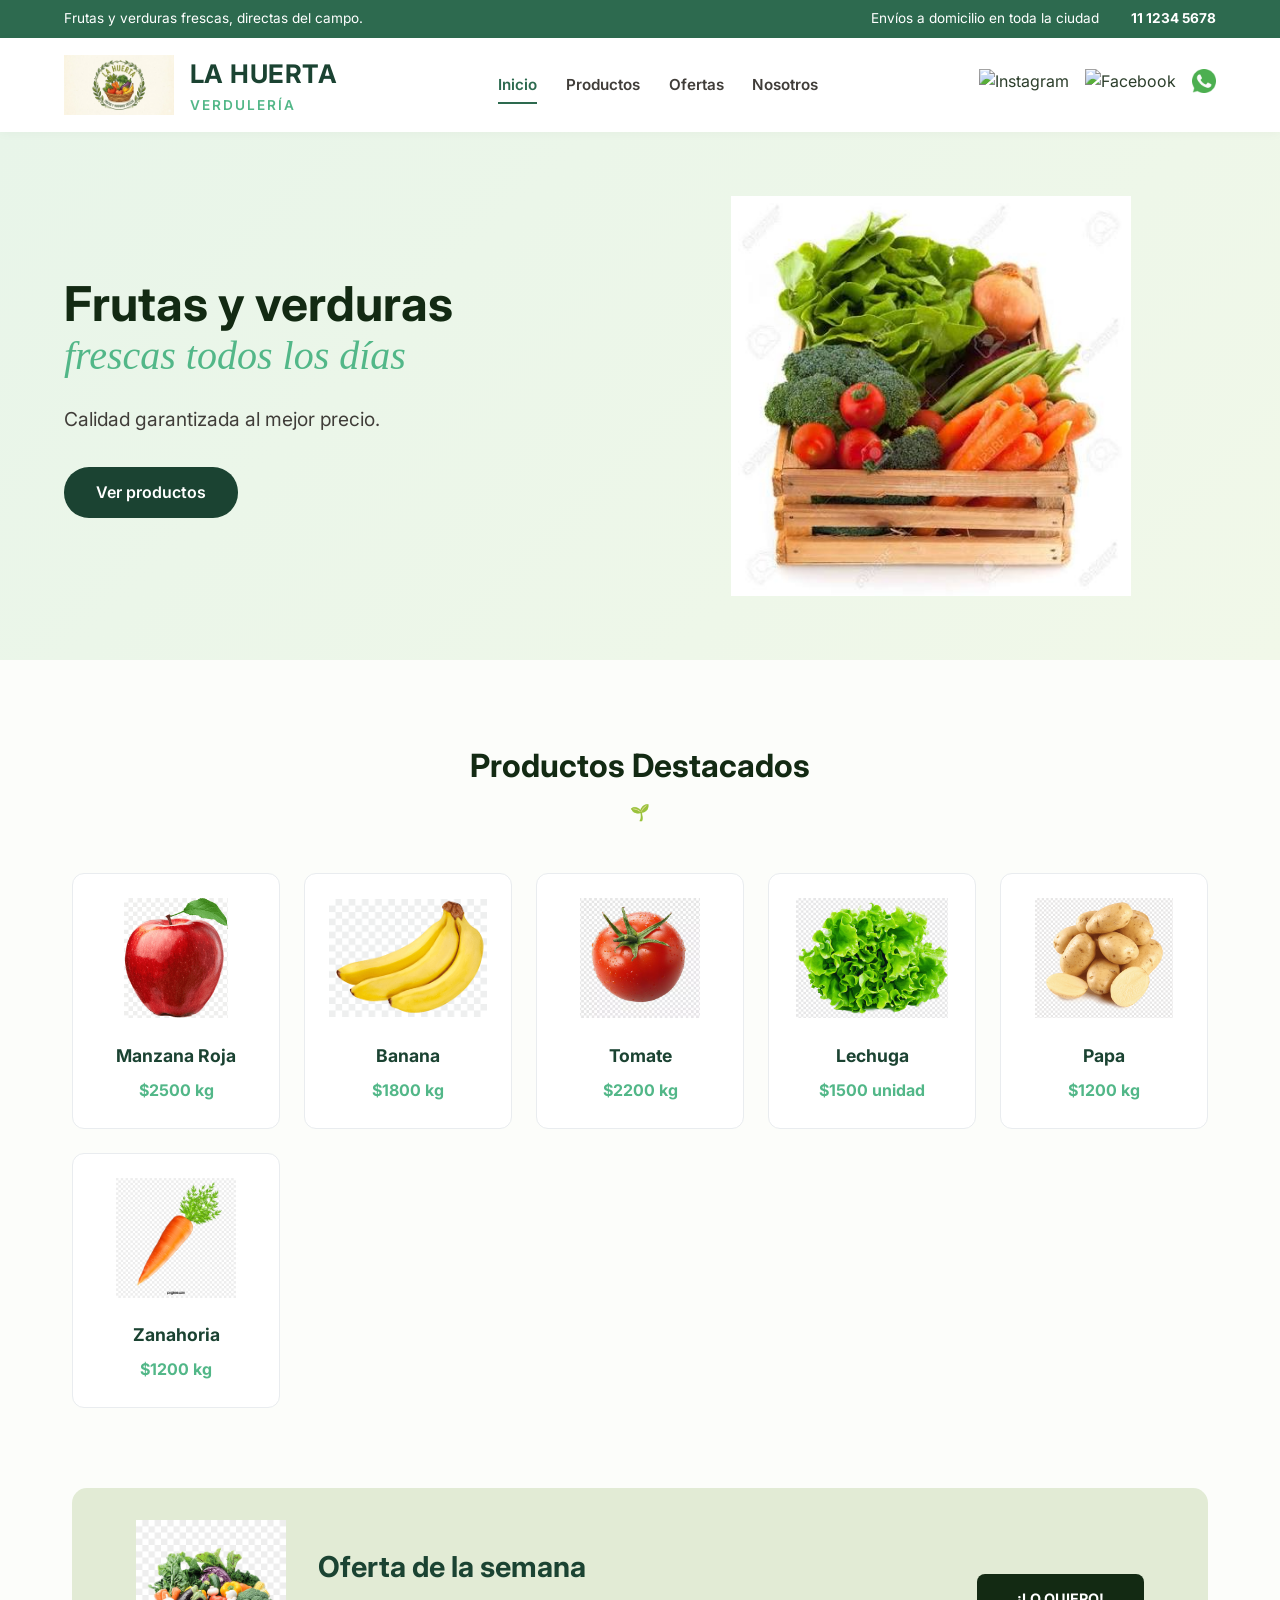
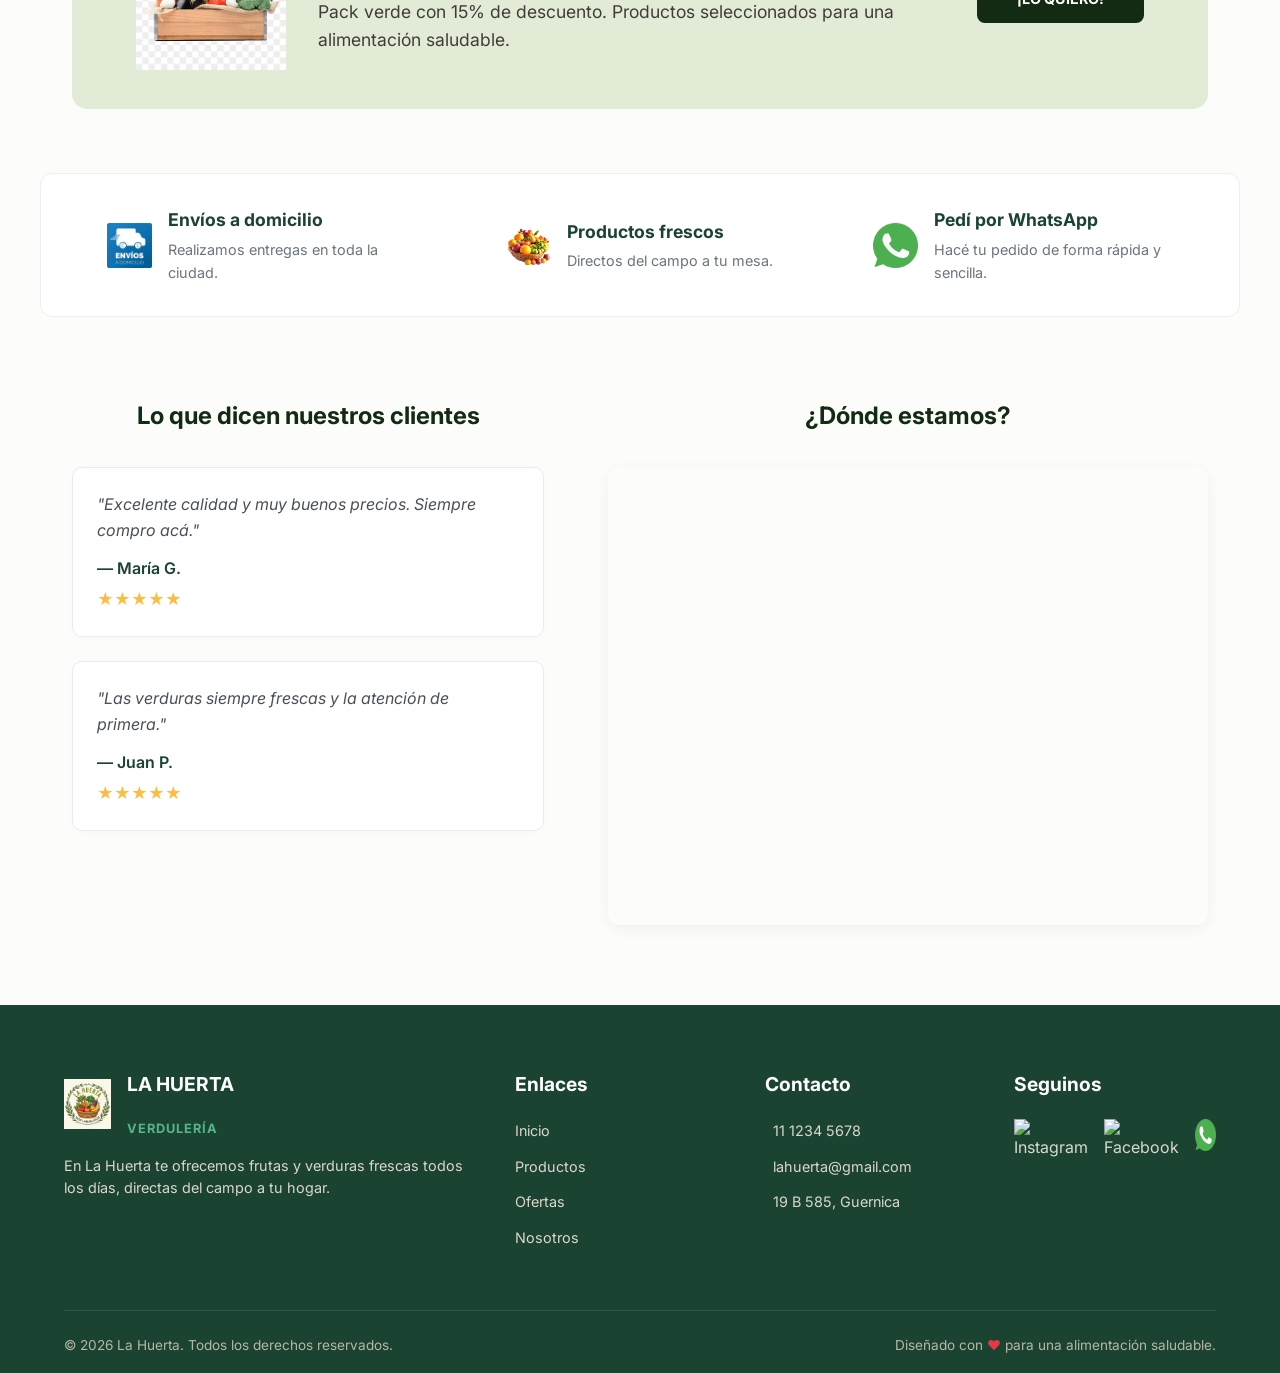
==== index.html @ 08684c54 "proyecto la Huerta" ====
<!DOCTYPE html>
<html lang="es">
<head>
    <meta charset="UTF-8">
    <meta name="viewport" content="width=device-width, initial-scale=1.0">
    <title>La Huerta - Verdulería</title>
    <link rel="shortcut icon" href="./assets/logos/Favicon.png" type="image/x-icon">
    <link rel="stylesheet" href="./styles/styles.css">
    <link rel="preconnect" href="https://fonts.googleapis.com">
    <link rel="preconnect" href="https://fonts.gstatic.com" crossorigin>
    <link href="https://fonts.googleapis.com/css2?family=Inter:wght@400;600;700&display=swap" rel="stylesheet">
</head>
<body>
    <div class="top-bar">
        <span>Frutas y verduras frescas, directas del campo.</span>
        <div class="top-bar-right">
            <span>Envíos a domicilio en toda la ciudad</span>
            <span class="phone-top">11 1234 5678</span>
        </div>
    </div>

    <header class="site-header">
        <a class="brand-link" href="/index.html">
            <img class="brand-logo" src="/assets/imagenes/Logo.png" alt="Logo La Huerta">
            <div class="brand-text">
                <h1>LA HUERTA</h1>
                <h2>VERDULERÍA</h2>
            </div>
        </a>
        <nav class="nav-main">
<ul class="nav-list">
    <li><a href="/index.html" class="active">Inicio</a></li>
    <li><a href="/pages/productos.html">Productos</a></li>
    <li><a href="/pages/ofertas.html">Ofertas</a></li>
    <li><a href="/pages/nosotros.html">Nosotros</a></li>
</ul>
        </nav>
        <div class="header-socials">
            <a href="https://www.instagram.com" target="_blank">
                <img src="/assets/logos/Logo de Instagram.png" alt="Instagram">
            </a>
            <a href="https://www.facebook.com" target="_blank">
                <img src="/assets/logos/Logo de Facebook.png" alt="Facebook">
            </a>
            <a href="https://wa.me/1112345678" target="_blank">
                <img src="/assets/logos/logo de whatsapp.png" alt="WhatsApp">
            </a>
        </div>
    </header>

    <main class="main-content">
        
        <section class="hero-section">
            <div class="hero-container">
                <div class="hero-info">
                    <h2>Frutas y verduras <span class="highlight-script">frescas todos los días</span></h2>
                    <p>Calidad garantizada al mejor precio.</p>
                    <a href="#" class="btn-primary">Ver productos</a>
                </div>
                <div class="hero-image">
                    <img src="./assets/imagenes/Cajon-de-verduras.png" alt="Caja con verduras frescas">
                </div>
            </div>
        </section>

        <section class="products-section">
            <h2 class="section-title">Productos Destacados</h2>
            <div class="products-grid">
                <article class="product-card">
                    <img src="./assets/imagenes/manzana.png" alt="Manzana Roja">
                    <h3>Manzana Roja</h3>
                    <p class="price">$2500 kg</p>
                </article>
                <article class="product-card">
                    <img src="./assets/imagenes/banana.png" alt="Banana">
                    <h3>Banana</h3>
                    <p class="price">$1800 kg</p>
                </article>
                <article class="product-card">
                    <img src="./assets/imagenes/tomate.png" alt="Tomate">
                    <h3>Tomate</h3>
                    <p class="price">$2200 kg</p>
                </article>
                <article class="product-card">
                    <img src="./assets/imagenes/lechuga.png" alt="Lechuga">
                    <h3>Lechuga</h3>
                    <p class="price">$1500 unidad</p>
                </article>
                <article class="product-card">
                    <img src="./assets/imagenes/papa.png" alt="Papa">
                    <h3>Papa</h3>
                    <p class="price">$1200 kg</p>
                </article>
                <article class="product-card">
                    <img src="./assets/imagenes/zanahoria.png" alt="Zanahoria">
                    <h3>Zanahoria</h3>
                    <p class="price">$1200 kg</p>
                </article>
            </div>
        </section>

        <section class="weekly-offer-section">
            <div class="offer-container">
                <div class="offer-img-box">
                    <img src="./assets/imagenes/caja-oferta.png" alt="Pack Verde">
                </div>
                <div class="offer-details">
                    <h3>Oferta de la semana</h3>
                    <p class="offer-desc">Pack verde con 15% de descuento. Productos seleccionados para una alimentación saludable.</p>
                </div>
                <div class="offer-action">
                    <a href="#" class="btn-dark">¡Lo quiero!</a>
                </div>
            </div>
        </section>

        <section class="features-section">
            <div class="feature-item">
                <img src="./assets/imagenes/envios-a-domicilio.png" alt="Envíos a domicilio">
                <div>
                    <h4>Envíos a domicilio</h4>
                    <p>Realizamos entregas en toda la ciudad.</p>
                </div>
            </div>
            <div class="feature-item">
                <img src="./assets/imagenes/frutas-frescas.png" alt="Productos frescos">
                <div>
                    <h4>Productos frescos</h4>
                    <p>Directos del campo a tu mesa.</p>
                </div>
            </div>
            <div class="feature-item">
                <img src="./assets/logos/logo de whatsapp.png" alt="Pedí por WhatsApp">
                <div>
                    <h4>Pedí por WhatsApp</h4>
                    <p>Hacé tu pedido de forma rápida y sencilla.</p>
                </div>
            </div>
        </section>

        <section class="info-columns-section">
            <div class="testimonials-col">
                <h3 class="column-title">Lo que dicen nuestros clientes</h3>
                <div class="testimonial-card">
                    <p class="quote">"Excelente calidad y muy buenos precios. Siempre compro acá."</p>
                    <span class="author">— María G.</span>
                    <div class="stars">★★★★★</div>
                </div>
                <div class="testimonial-card">
                    <p class="quote">"Las verduras siempre frescas y la atención de primera."</p>
                    <span class="author">— Juan P.</span>
                    <div class="stars">★★★★★</div>
                </div>
            </div>

            <div class="map-col">
                <h3 class="column-title">¿Dónde estamos?</h3>
                <div class="map-container">
                    <iframe src="https://www.google.com/maps/embed?pb=!1m18!1m12!1m3!1d3271.8124107043172!2d-58.35823234412079!3d-34.91115684579987!2m3!1f0!2f0!3f0!3m2!1i1024!2i768!4f13.1!3m3!1m2!1s0x95a2d5384efeb81f%3A0xc4a342c4918a7d42!2sC.%2019%20B%20585%2C%20B1862KIK%20Guernica%2C%20Provincia%20de%20Buenos%20Aires!5e0!3m2!1ses-419!2sar!4v1783279919074!5m2!1ses-419!2sar" width="600" height="450" style="border:0;" allowfullscreen="" loading="lazy" referrerpolicy="strict-origin-when-cross-origin"></iframe>
                </div>
            </div>
        </section>

    </main>

    <footer class="site-footer">
        <div class="footer-container">
            <div class="footer-brand">
                <div class="footer-logo-title">
                    <img src="./assets/logos/Favicon.png" alt="Logo">
                    <div>
                        <h3>LA HUERTA</h3>
                        <h4>VERDULERÍA</h4>
                    </div>
                </div>
                <p>En La Huerta te ofrecemos frutas y verduras frescas todos los días, directas del campo a tu hogar.</p>
            </div>

            <div class="footer-links-col">
                <h3>Enlaces</h3>
                <ul>
                    <li><a href="#">Inicio</a></li>
                    <li><a href="#">Productos</a></li>
                    <li><a href="#">Ofertas</a></li>
                    <li><a href="#">Nosotros</a></li>
                </ul>
            </div>

            <div class="footer-contact-col">
                <h3>Contacto</h3>
                <ul>
                    <li><span class="icon-phone"></span> 11 1234 5678</li>
                    <li><span class="icon-email"></span> lahuerta@gmail.com</li>
                    <li><span class="icon-address"></span> 19 B 585, Guernica</li>
                </ul>
            </div>

            <div class="footer-social-col">
                <h3>Seguinos</h3>
                <div class="footer-socials-icons">
                    <a href="#"><img src="./assets/logos/Logo de Instagram.png" alt="Instagram"></a>
                    <a href="#"><img src="./assets/logos/Logo de Facebook.png" alt="Facebook"></a>
                    <a href="#"><img src="./assets/logos/logo de whatsapp.png" alt="WhatsApp"></a>
                </div>
            </div>
        </div>
        <div class="footer-bottom">
            <p>&copy; 2026 La Huerta. Todos los derechos reservados.</p>
            <p>Diseñado con <span style="color: #e63946;">❤</span> para una alimentación saludable.</p>
        </div>
    </footer>

</body>
</html>
---- styles/styles.css ----
/* ==========================================================================
    1. RESET & GENERAL STYLES
   ========================================================================== */
* {
    margin: 0;
    padding: 0;
    box-sizing: border-box;
}

body {
    font-family: "Inter", sans-serif;
    background-color: #fcfdfa; /* Fondo ultra claro beige/verde */
    color: #2c3e2b;
    line-height: 1.6;
}

a {
    text-decoration: none;
    color: inherit;
}

ul {
    list-style: none;
}

img {
    max-width: 100%;
    height: auto;
}

/* Componentes de botones globales */
.btn-primary {
    display: inline-block;
    background-color: #1b4332;
    color: #ffffff;
    padding: 0.8rem 2rem;
    border-radius: 25px;
    font-weight: 600;
    transition: background 0.3s;
}

.btn-primary:hover {
    background-color: #2d6a4f;
}

.btn-dark {
    display: inline-block;
    background-color: #132a13;
    color: #ffffff;
    padding: 0.8rem 2.5rem;
    border-radius: 8px;
    font-weight: bold;
    text-transform: uppercase;
    font-size: 0.9rem; /* Ligeramente más pequeño */
}

/* ==========================================================================
    2. TOP BAR & HEADER
   ========================================================================== */
.top-bar {
    background-color: #2d6a4f;
    color: #ffffff;
    font-size: 0.85rem;
    padding: 0.5rem 4rem;
    display: flex;
    justify-content: space-between;
    align-items: center;
}

.top-bar-right {
    display: flex;
    gap: 2rem;
}

.phone-top {
    font-weight: bold;
}

.site-header {
    background-color: #ffffff;
    padding: 1rem 4rem;
    display: flex;
    justify-content: space-between;
    align-items: center;
    box-shadow: 0 2px 10px rgba(0,0,0,0.03);
    position: sticky;
    top: 0;
    z-index: 1000;
}

.brand-link {
    display: flex;
    align-items: center;
    gap: 1rem;
}

.brand-logo {
    height: 60px;
}

.brand-text h1 {
    font-size: 1.6rem;
    color: #1b4332;
    font-weight: 700;
    letter-spacing: 0.5px;
}

.brand-text h2 {
    font-size: 0.85rem;
    color: #52b788;
    font-weight: 600;
    letter-spacing: 2px;
}

.nav-list {
    display: flex;
    gap: 1.8rem;
}

.nav-list a {
    font-weight: 600;
    color: #403d39;
    font-size: 0.95rem;
    padding: 0.5rem 0;
    transition: color 0.2s;
    position: relative; /* Para la línea inferior */
}

.nav-list a.active, .nav-list a:hover {
    color: #2d6a4f;
}

/* Línea decorativa del enlace activo/hover */
.nav-list a.active::after, .nav-list a:hover::after {
    content: '';
    position: absolute;
    bottom: -2px;
    left: 0;
    width: 100%;
    height: 2px;
    background-color: #2d6a4f;
}

.header-socials {
    display: flex;
    gap: 1rem;
}

.header-socials img {
    height: 24px;
    width: auto;
}

/* ==========================================================================
    3. HERO SECTION
   ========================================================================== */
.hero-section {
    background: linear-gradient(135deg, #e8f5e9 0%, #f1f8e9 100%);
    padding: 4rem 4rem;
    overflow: hidden;
}

.hero-container {
    max-width: 1200px;
    margin: 0 auto;
    display: flex;
    align-items: center;
    justify-content: space-between;
    gap: 2rem;
}

.hero-info {
    flex: 1;
    max-width: 550px;
}

.hero-info h2 {
    font-size: 3rem;
    color: #132a13;
    line-height: 1.2;
    margin-bottom: 1.5rem;
}

/* Si quieres simular la letra cursiva del diseño "frescas todos los días" */
.highlight-script {
    display: block;
    font-family: 'Georgia', serif;
    font-style: italic;
    color: #52b788;
    font-size: 2.5rem;
    font-weight: 400;
}

.hero-info p {
    font-size: 1.2rem;
    color: #403d39;
    margin-bottom: 2rem;
}

.hero-image {
    flex: 1;
    display: flex;
    justify-content: center;
}

.hero-image img {
    max-height: 400px;
    object-fit: contain;
}

/* ==========================================================================
    4. PRODUCTOS DESTACADOS
   ========================================================================== */
.products-section {
    max-width: 1200px;
    margin: 5rem auto;
    padding: 0 2rem;
    text-align: center;
}

.section-title {
    font-size: 2rem;
    color: #132a13;
    margin-bottom: 3rem;
    position: relative;
    display: inline-block;
}

/* Línea decorativa del título */
.section-title::after {
    content: '🌱';
    font-size: 1rem;
    display: block;
    margin-top: 0.5rem;
}

.products-grid {
    display: grid;
    grid-template-columns: repeat(auto-fit, minmax(180px, 1fr));
    gap: 1.5rem;
}

.product-card {
    background: #ffffff;
    border: 1px solid #e9ecef;
    border-radius: 12px;
    padding: 1.5rem;
    transition: transform 0.3s, box-shadow 0.3s;
}

.product-card:hover {
    transform: translateY(-5px);
    box-shadow: 0 10px 20px rgba(0,0,0,0.05);
}

.product-card img {
    height: 120px;
    object-fit: contain;
    margin-bottom: 1rem;
}

.product-card h3 {
    font-size: 1.1rem;
    color: #1b4332;
    margin-bottom: 0.5rem;
}

.product-card .price {
    font-weight: 700;
    color: #52b788;
}

/* ==========================================================================
    5. OFERTA DE LA SEMANA
   ========================================================================== */
.weekly-offer-section {
    max-width: 1200px;
    margin: 4rem auto;
    padding: 0 2rem;
}

.offer-container {
    background-color: #e2ebd5; /* Color verde muy suave del recuadro */
    border-radius: 15px;
    display: flex;
    align-items: center;
    justify-content: space-between;
    padding: 2rem 4rem;
    gap: 2rem;
}

.offer-img-box img {
    max-height: 150px;
}

.offer-details {
    flex: 1;
}

.offer-details h3 {
    font-size: 1.8rem;
    color: #1b4332;
    margin-bottom: 0.5rem;
}

.offer-desc {
    color: #403d39;
    font-size: 1.1rem;
}

/* ==========================================================================
    6. CARACTERISTICAS / VENTAJAS
   ========================================================================== */
.features-section {
    max-width: 1200px;
    margin: 4rem auto;
    padding: 2rem;
    background: #ffffff;
    border-radius: 12px;
    border: 1px solid #eeefec;
    display: flex;
    justify-content: space-around;
    gap: 2rem;
}

.feature-item {
    display: flex;
    align-items: center;
    gap: 1rem;
    max-width: 300px;
}

.feature-item img {
    width: 45px;
    height: 45px;
}

.feature-item h4 {
    color: #1b4332;
    font-size: 1.1rem;
    margin-bottom: 0.2rem;
}

.feature-item p {
    font-size: 0.9rem;
    color: #6c757d;
}

/* ==========================================================================
    7. SECCIÓN MIXTA: TESTIMONIOS Y MAPA
   ========================================================================== */
.info-columns-section {
    max-width: 1200px;
    margin: 5rem auto;
    padding: 0 2rem;
    display: grid;
    grid-template-columns: 1fr 1fr;
    gap: 4rem;
}

.column-title {
    font-size: 1.5rem;
    color: #132a13;
    margin-bottom: 2rem;
    text-align: center;
}

.testimonial-card {
    background: #ffffff;
    border: 1px solid #e9ecef;
    padding: 1.5rem;
    border-radius: 10px;
    margin-bottom: 1.5rem;
    position: relative;
    box-shadow: 0 2px 10px rgba(0,0,0,0.02); /* Sombra suave */
}

.testimonial-card .quote {
    font-style: italic;
    color: #495057;
    margin-bottom: 0.8rem;
}

.testimonial-card .author {
    font-weight: 600;
    color: #1b4332;
    display: block;
}

.testimonial-card .stars {
    color: #ffbc42;
    margin-top: 0.3rem;
}

/* Subsección Mapa */
.map-container {
    position: relative;
    border-radius: 12px;
    overflow: hidden;
    box-shadow: 0 4px 15px rgba(0,0,0,0.05);
}

.map-container img {
    width: 100%;
    display: block;
}

.btn-map {
    position: absolute;
    bottom: 20px;
    left: 50%;
    transform: translateX(-50%);
    background-color: #132a13;
    color: white;
    padding: 0.8rem 2rem;
    border-radius: 5px;
    font-weight: bold;
    display: flex;
    align-items: center;
    gap: 0.5rem;
}

.btn-map img {
    height: 18px;
    width: auto;
}

/* ==========================================================================
    8. FOOTER MODERNO
   ========================================================================== */
.site-footer {
    background-color: #1b4332;
    color: #dad7cd;
    padding: 4rem 4rem 1rem 4rem;
    margin-top: 5rem;
}

.footer-container {
    max-width: 1200px;
    margin: 0 auto;
    display: grid;
    grid-template-columns: 2fr 1fr 1fr 1fr;
    gap: 3rem;
    border-bottom: 1px solid rgba(255,255,255,0.1);
    padding-bottom: 3rem;
}

.footer-logo-title {
    display: flex;
    align-items: center;
    gap: 1rem;
    margin-bottom: 1rem;
}

.footer-logo-title img {
    height: 50px;
}

.footer-logo-title h3 {
    color: #ffffff;
    font-size: 1.4rem;
}

.footer-logo-title h4 {
    color: #52b788;
    font-size: 0.8rem;
    letter-spacing: 1px;
}

.footer-brand p {
    font-size: 0.9rem;
    line-height: 1.5;
}

.footer-container h3 {
    color: #ffffff;
    font-size: 1.2rem;
    margin-bottom: 1.2rem;
}

.footer-links-col a, .footer-contact-col li {
    font-size: 0.9rem;
    display: block;
    margin-bottom: 0.8rem;
    transition: color 0.2s;
}

.footer-contact-col li {
    display: flex;
    align-items: center;
    gap: 0.5rem;
}

.footer-links-col a:hover {
    color: #ffffff;
}

.footer-socials-icons {
    display: flex;
    gap: 1rem;
}

.footer-socials-icons img {
    height: 32px;
}

.footer-bottom {
    max-width: 1200px;
    margin: 1.5rem auto 0 auto;
    display: flex;
    justify-content: space-between;
    font-size: 0.85rem;
    color: #b7b7a4;
}

/* ==========================================================================
    9. RESPONSIVE DESIGN (Adaptación a Móviles)
   ========================================================================== */
@media (max-width: 992px) {
    .hero-container {
        flex-direction: column;
        text-align: center;
    }
    .offer-container {
        flex-direction: column;
        text-align: center;
    }
    .info-columns-section {
        grid-template-columns: 1fr;
        gap: 3rem;
    }
    .footer-container {
        grid-template-columns: 1fr 1fr;
    }
}

@media (max-width: 768px) {
    .top-bar, .site-header {
        padding: 1rem;
        flex-direction: column;
        gap: 1rem;
    }
    .top-bar-right {
        gap: 1rem;
    }
    .nav-list {
        flex-wrap: wrap;
        justify-content: center;
        gap: 1rem;
    }
    .features-section {
        flex-direction: column;
        align-items: center;
    }
    .footer-container {
        grid-template-columns: 1fr;
        gap: 2rem;
    }
    .footer-bottom {
        flex-direction: column;
        align-items: center;
        gap: 0.5rem;
        text-align: center;
    }
}
/* ==========================================================================
    SECCIÓN DE PRODUCTOS (CATÁLOGO AVANZADO)
   ========================================================================== */

/* Contenedor principal de cada categoría */
.catalog-category {
    max-width: 1200px;
    margin: 3rem auto;
    padding: 0 2rem;
}

/* Títulos de las categorías (Frutas, Verduras, etc.) */
.category-title {
    font-size: 1.6rem;
    color: #132a13;
    font-weight: 700;
    margin-bottom: 1.5rem;
    padding-left: 12px;
    border-left: 5px solid #52b788; /* Línea verde característica al costado */
    display: flex;
    align-items: center;
    gap: 0.5rem;
}

/* Grilla del catálogo: Acomoda automáticamente las tarjetas según el tamaño de pantalla */
.catalog-grid {
    display: grid;
    grid-template-columns: repeat(auto-fill, minmax(220px, 1fr));
    gap: 2rem;
}

/* Tarjeta individual de producto */
.catalog-card {
    background: #ffffff;
    border: 1px solid #eef1ed;
    border-radius: 16px; /* Bordes más redondeados y modernos */
    padding: 1.5rem;
    text-align: center;
    position: relative;
    overflow: hidden;
    box-shadow: 0 4px 10px rgba(27, 67, 50, 0.02);
    transition: transform 0.3s cubic-bezier(0.165, 0.84, 0.44, 1), 
                box-shadow 0.3s ease;
    display: flex;
    flex-direction: column;
    justify-content: space-between;
}

/* Efecto Hover: La tarjeta flota suavemente y gana sombra */
.catalog-card:hover {
    transform: translateY(-8px);
    border-color: #d8f3dc;
    box-shadow: 0 12px 24px rgba(27, 67, 50, 0.08);
}

/* Contenedor de la imagen dentro de la tarjeta */
.catalog-img-box {
    background-color: #f7f9f6; /* Fondo ultra sutil detrás de la fruta */
    border-radius: 12px;
    padding: 1rem;
    margin-bottom: 1rem;
    height: 150px;
    display: flex;
    align-items: center;
    justify-content: center;
}

.catalog-img-box img {
    max-height: 100%;
    object-fit: contain;
    transition: transform 0.3s ease;
}

/* La fruta se agranda un poquito al pasar el mouse */
.catalog-card:hover .catalog-img-box img {
    transform: scale(1.08);
}

/* Texto del producto */
.catalog-card h3 {
    font-size: 1.15rem;
    color: #1b4332;
    margin-bottom: 0.4rem;
    font-weight: 600;
}

/* Estilo del precio tipo "etiqueta/badge" */
.catalog-card .price {
    font-size: 1.1rem;
    font-weight: 700;
    color: #2d6a4f;
    background-color: #e8f5e9;
    display: inline-block;
    padding: 0.2rem 0.8rem;
    border-radius: 20px;
    margin-bottom: 1.2rem;
    width: fit-content;
    margin-left: auto;
    margin-right: auto;
}

/* Botón de compra rápido o WhatsApp */
.btn-card-action {
    background-color: #1b4332;
    color: #ffffff;
    border: none;
    padding: 0.7rem 1rem;
    border-radius: 8px;
    font-weight: 600;
    font-size: 0.9rem;
    cursor: pointer;
    transition: background-color 0.2s ease;
    display: flex;
    align-items: center;
    justify-content: center;
    gap: 0.5rem;
    text-decoration: none;
}

.btn-card-action:hover {
    background-color: #2d6a4f;
}

/* Icono dentro del botón */
.btn-card-action::before {
    content: '🛒';
    font-size: 0.95rem;
}

/* Cambiar el fondo de las tarjetas en Ofertas y en Productos */
#offers-section .catalog-card,
#products-page-section .catalog-card {
    background-color: #e2ebd5;
    border-color: #cbd5c0;
}

/* Hacer que el fondo de la caja de imagen sea semi-transparente en ambas páginas */
#offers-section .catalog-img-box,
#products-page-section .catalog-img-box {
    background-color: rgba(255, 255, 255, 0.5);
}

/* Cambiar el fondo de las tarjetas del catálogo en la sección de ofertas */
#offers-section .catalog-card {
    background-color: #e2ebd5;
    border-color: #cbd5c0;
}

/* Opcional: Hacer que el fondo de la imagen sea transparente para que no quede un recuadro blanco */
#offers-section .catalog-img-box {
    background-color: rgba(255, 255, 255, 0.5); /* Blanco semi-transparente muy suave */
}

/* ==========================================================================
    PÁGINA NOSOTROS
   ========================================================================== */
.about-hero {
    text-align: center;
    padding: 4rem 2rem 2rem 2rem;
}

.about-hero h2 {
    font-size: 2.5rem;
    color: #132a13;
    margin-bottom: 0.5rem;
}

.about-hero .subtitle {
    font-size: 1.1rem;
    color: #52b788;
    font-weight: 600;
}

/* Sección de la historia */
.about-story {
    max-width: 1200px;
    margin: 0 auto 4rem auto;
    padding: 2rem;
}

.story-container {
    display: flex;
    align-items: center;
    gap: 4rem;
}

.story-text {
    flex: 1;
}

.story-text h3 {
    font-size: 1.8rem;
    color: #1b4332;
    margin-bottom: 1.5rem;
}

.story-text p {
    margin-bottom: 1rem;
    color: #403d39;
    font-size: 1.05rem;
}

.story-image {
    flex: 1;
    display: flex;
    justify-content: center;
}

.story-image img {
    border-radius: 12px;
    max-height: 300px;
    object-fit: contain;
}

/* Sección de Valores (Fondo verde como en ofertas) */
.about-values {
    background-color: #e2ebd5; /* El verde suave de la oferta semanal */
    padding: 4rem 2rem;
}

.values-grid {
    max-width: 1200px;
    margin: 0 auto;
    display: grid;
    grid-template-columns: repeat(auto-fit, minmax(280px, 1fr));
    gap: 2rem;
}

.value-card {
    background-color: #ffffff;
    padding: 2.5rem 2rem;
    border-radius: 12px;
    text-align: center;
    box-shadow: 0 4px 10px rgba(0,0,0,0.02);
    border: 1px solid #eeefec;
}

.value-icon {
    font-size: 2.5rem;
    display: block;
    margin-bottom: 1rem;
}

.value-card h4 {
    font-size: 1.3rem;
    color: #1b4332;
    margin-bottom: 0.8rem;
}

.value-card p {
    color: #6c757d;
    font-size: 0.95rem;
}

/* Ajuste Responsivo para pantallas pequeñas */
@media (max-width: 768px) {
    .story-container {
        flex-direction: column;
        text-align: center;
        gap: 2rem;
    }
}
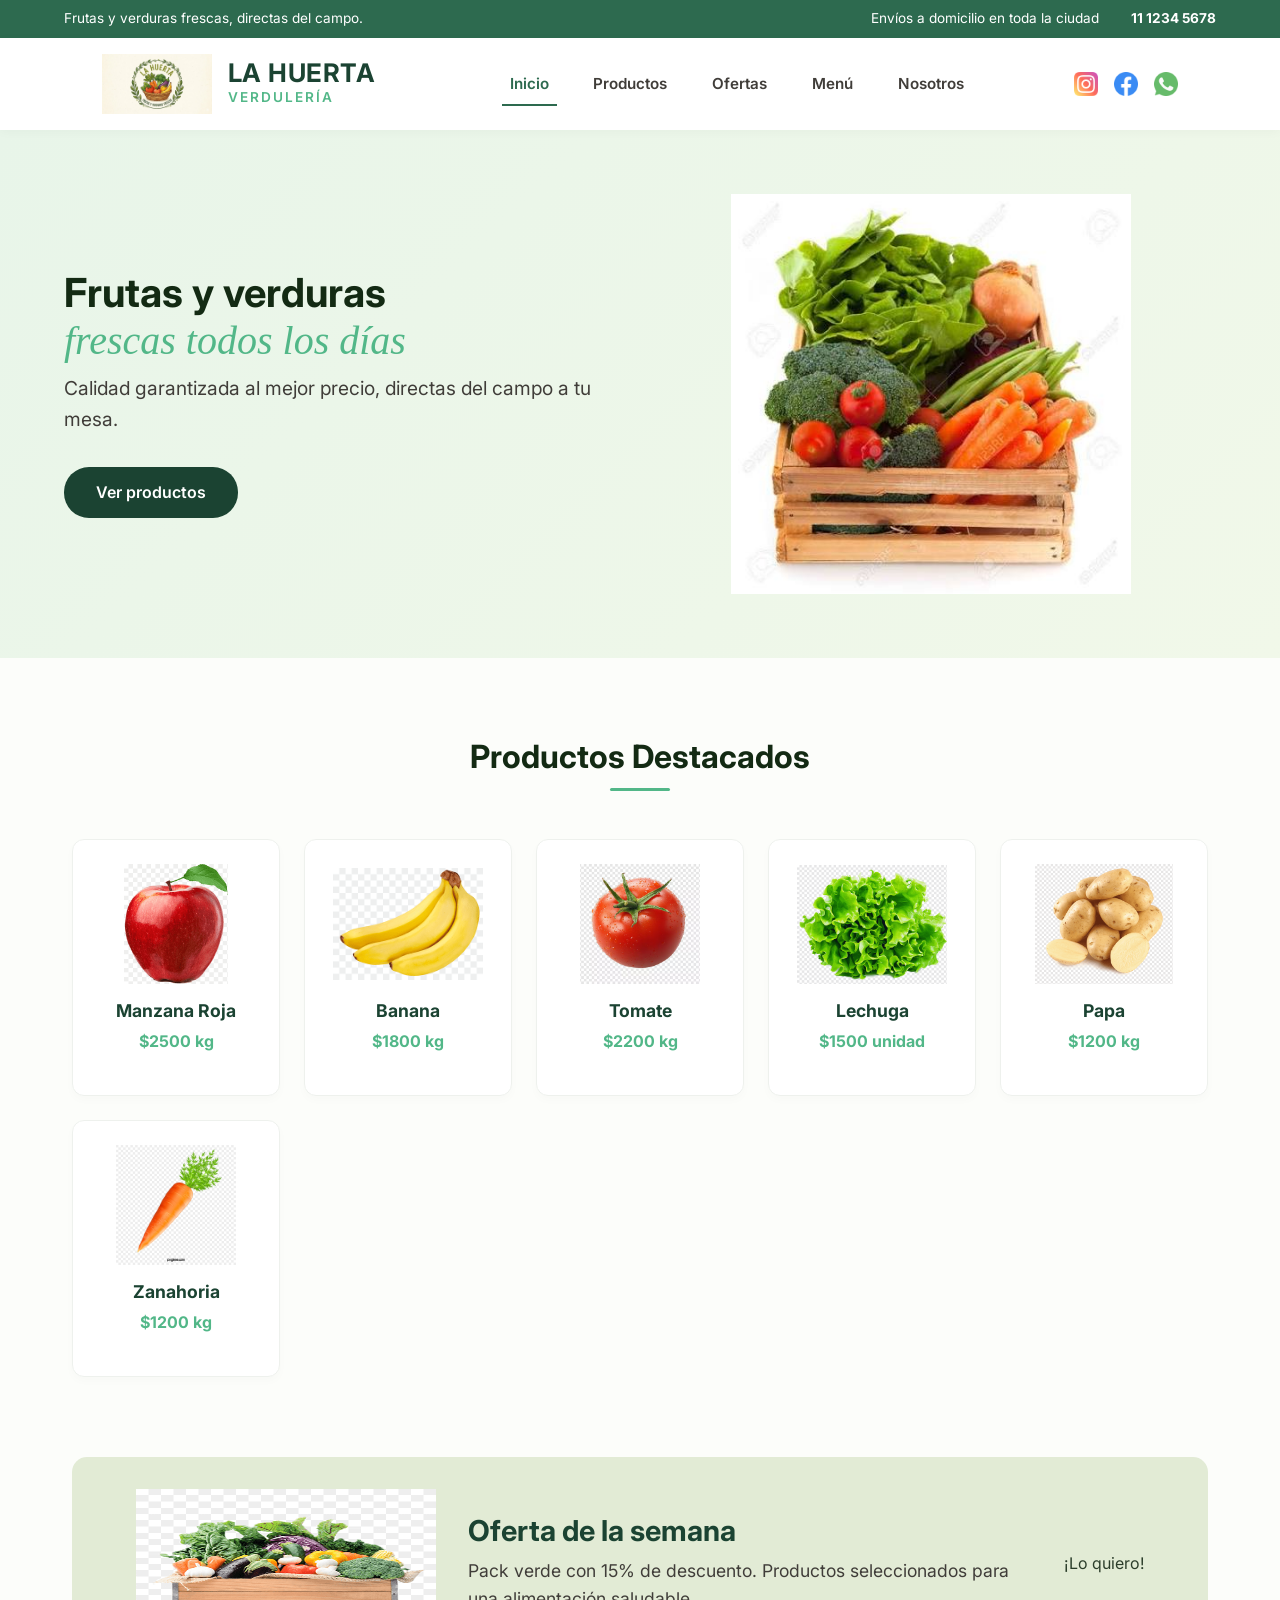
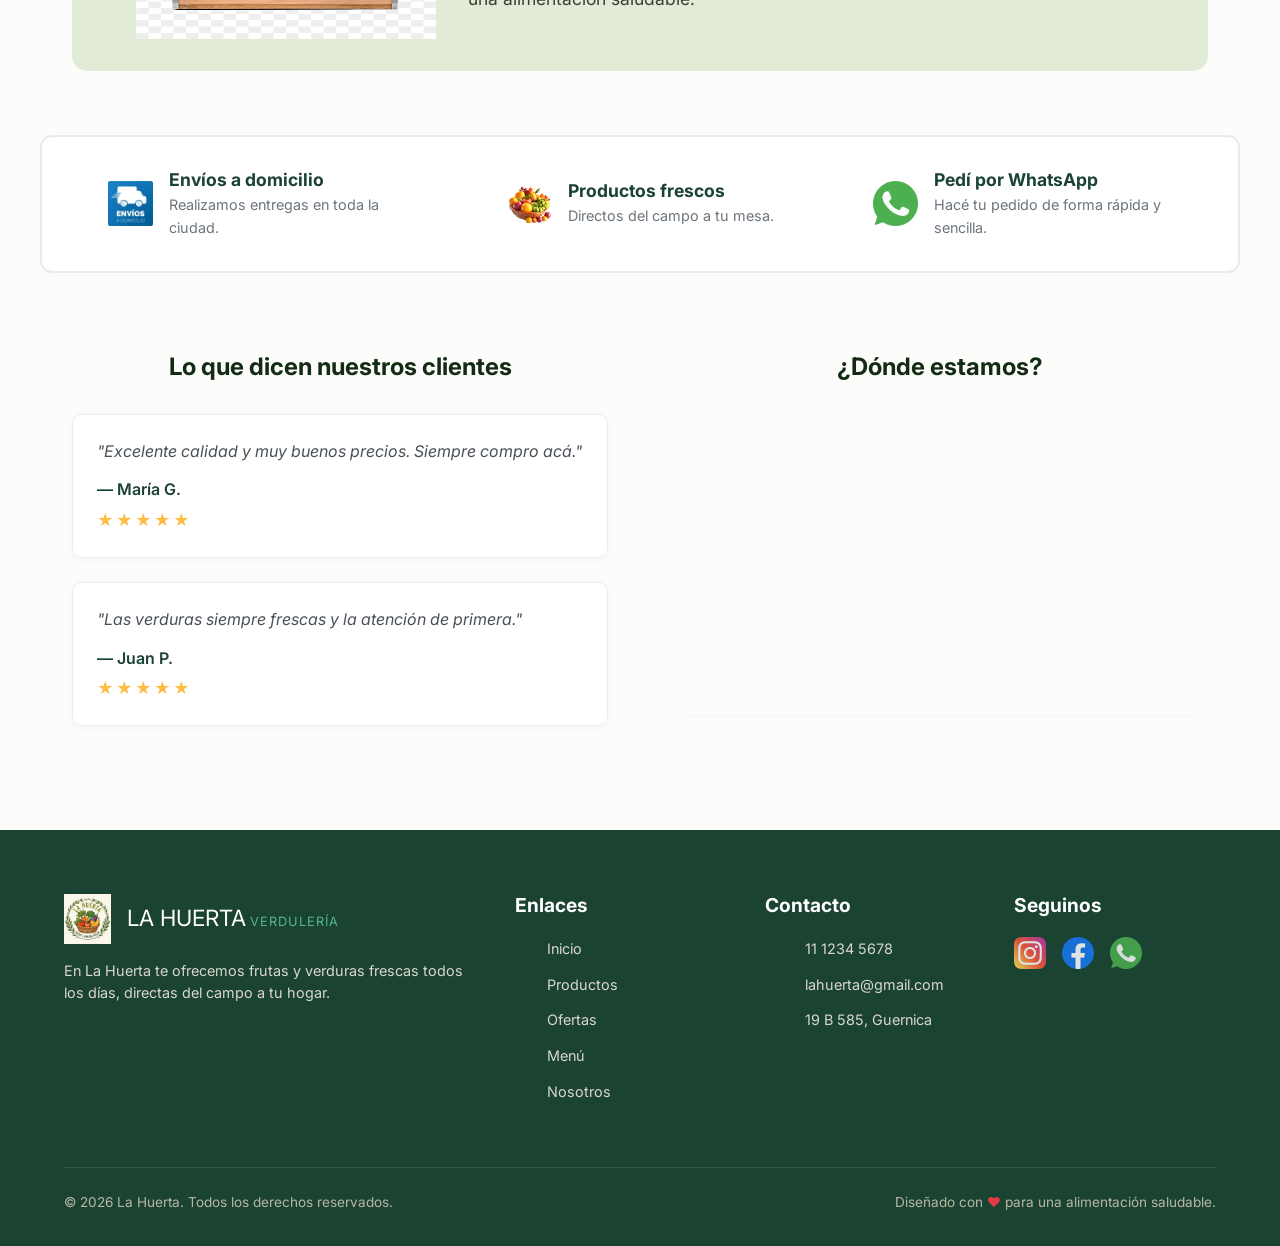
==== commit 7ab29d79: "feat(html): 5 páginas con SEO, accesibilidad y navegación completa (agrega Menú)" ====
--- a/index.html
+++ b/index.html
@@ -3,14 +3,45 @@
 <head>
     <meta charset="UTF-8">
     <meta name="viewport" content="width=device-width, initial-scale=1.0">
-    <title>La Huerta - Verdulería</title>
+
+    <!-- SEO -->
+    <title>La Huerta - Verdulería fresca y de campo en Guernica</title>
+    <meta name="description" content="La Huerta te ofrece frutas y verduras frescas, directas del campo a tu mesa. Envíos a domicilio en toda la ciudad. Calidad garantizada al mejor precio.">
+    <meta name="keywords" content="verdulería, frutas, verduras, frescas, Guernica, envíos a domicilio, La Huerta">
+    <meta name="author" content="La Huerta">
+    <meta name="robots" content="index, follow">
+    <link rel="canonical" href="https://lahuerta-verduleria.example.com/">
+
+    <!-- Open Graph -->
+    <meta property="og:type" content="website">
+    <meta property="og:title" content="La Huerta - Verdulería fresca">
+    <meta property="og:description" content="Frutas y verduras frescas directas del campo. Envíos a domicilio en toda la ciudad.">
+    <meta property="og:url" content="https://lahuerta-verduleria.example.com/">
+    <meta property="og:image" content="./assets/imagenes/Cajon-de-verduras.png">
+    <meta property="og:locale" content="es_AR">
+
+    <!-- Twitter -->
+    <meta name="twitter:card" content="summary_large_image">
+    <meta name="twitter:title" content="La Huerta - Verdulería fresca">
+    <meta name="twitter:description" content="Frutas y verduras frescas directas del campo.">
+    <meta name="twitter:image" content="./assets/imagenes/Cajon-de-verduras.png">
+
+    <!-- Favicon -->
     <link rel="shortcut icon" href="./assets/logos/Favicon.png" type="image/x-icon">
-    <link rel="stylesheet" href="./styles/styles.css">
+
+    <!-- Tipografía -->
     <link rel="preconnect" href="https://fonts.googleapis.com">
     <link rel="preconnect" href="https://fonts.gstatic.com" crossorigin>
     <link href="https://fonts.googleapis.com/css2?family=Inter:wght@400;600;700&display=swap" rel="stylesheet">
+
+    <!-- AOS (animaciones de scroll) -->
+    <link href="https://unpkg.com/aos@2.3.4/dist/aos.css" rel="stylesheet">
+
+    <!-- Estilos compilados con SASS (incluye Bootstrap con la paleta propia) -->
+    <link rel="stylesheet" href="styles/css/styles.css">
 </head>
 <body>
+
     <div class="top-bar">
         <span>Frutas y verduras frescas, directas del campo.</span>
         <div class="top-bar-right">
@@ -20,117 +51,139 @@
     </div>
 
     <header class="site-header">
-        <a class="brand-link" href="/index.html">
-            <img class="brand-logo" src="/assets/imagenes/Logo.png" alt="Logo La Huerta">
-            <div class="brand-text">
-                <h1>LA HUERTA</h1>
-                <h2>VERDULERÍA</h2>
-            </div>
-        </a>
-        <nav class="nav-main">
-<ul class="nav-list">
-    <li><a href="/index.html" class="active">Inicio</a></li>
-    <li><a href="/pages/productos.html">Productos</a></li>
-    <li><a href="/pages/ofertas.html">Ofertas</a></li>
-    <li><a href="/pages/nosotros.html">Nosotros</a></li>
-</ul>
-        </nav>
-        <div class="header-socials">
-            <a href="https://www.instagram.com" target="_blank">
-                <img src="/assets/logos/Logo de Instagram.png" alt="Instagram">
+        <div class="container d-flex justify-content-between align-items-center flex-wrap gap-3">
+            <a class="brand-link" href="index.html" title="Ir al inicio de La Huerta">
+                <img class="brand-logo" src="assets/imagenes/Logo.png" alt="Logo de La Huerta">
+                <span class="brand-text">
+                    <span class="brand-h1">LA HUERTA</span>
+                    <span class="brand-h2">VERDULERÍA</span>
+                </span>
             </a>
-            <a href="https://www.facebook.com" target="_blank">
-                <img src="/assets/logos/Logo de Facebook.png" alt="Facebook">
-            </a>
-            <a href="https://wa.me/1112345678" target="_blank">
-                <img src="/assets/logos/logo de whatsapp.png" alt="WhatsApp">
-            </a>
+
+            <nav class="navbar navbar-expand-lg p-0" aria-label="Navegación principal">
+                <button class="navbar-toggler" type="button" data-bs-toggle="collapse"
+                    data-bs-target="#menu-principal" aria-controls="menu-principal"
+                    aria-expanded="false" aria-label="Abrir menú de navegación">
+                    <span class="navbar-toggler-icon"></span>
+                </button>
+                <div class="collapse navbar-collapse" id="menu-principal">
+                    <ul class="navbar-nav ms-lg-4 nav-list">
+                        <li class="nav-item">
+                            <a class="nav-link active" aria-current="page" href="index.html">Inicio</a>
+                        </li>
+                        <li class="nav-item">
+                            <a class="nav-link" href="pages/productos.html">Productos</a>
+                        </li>
+                        <li class="nav-item">
+                            <a class="nav-link" href="pages/ofertas.html">Ofertas</a>
+                        </li>
+                        <li class="nav-item">
+                            <a class="nav-link" href="pages/menu.html">Menú</a>
+                        </li>
+                        <li class="nav-item">
+                            <a class="nav-link" href="pages/nosotros.html">Nosotros</a>
+                        </li>
+                    </ul>
+                </div>
+            </nav>
+
+            <div class="header-socials">
+                <a href="https://www.instagram.com/" target="_blank" rel="noopener noreferrer" aria-label="Seguinos en Instagram">
+                    <img src="assets/logos/instagram.png" alt="" loading="lazy">
+                </a>
+                <a href="https://www.facebook.com/" target="_blank" rel="noopener noreferrer" aria-label="Seguinos en Facebook">
+                    <img src="assets/logos/facebook.png" alt="" loading="lazy">
+                </a>
+                <a href="https://wa.me/541112345678" target="_blank" rel="noopener noreferrer" aria-label="Escribinos por WhatsApp">
+                    <img src="assets/logos/whatsapp.png" alt="" loading="lazy">
+                </a>
+            </div>
         </div>
     </header>
 
-    <main class="main-content">
-        
-        <section class="hero-section">
+    <main id="contenido" class="main-content">
+
+        <section class="hero-section" aria-label="Presentación">
             <div class="hero-container">
                 <div class="hero-info">
-                    <h2>Frutas y verduras <span class="highlight-script">frescas todos los días</span></h2>
-                    <p>Calidad garantizada al mejor precio.</p>
-                    <a href="#" class="btn-primary">Ver productos</a>
+                    <h1>Frutas y verduras <span class="highlight-script">frescas todos los días</span></h1>
+                    <p>Calidad garantizada al mejor precio, directas del campo a tu mesa.</p>
+                    <a href="pages/productos.html" class="btn-primary">Ver productos</a>
                 </div>
                 <div class="hero-image">
-                    <img src="./assets/imagenes/Cajon-de-verduras.png" alt="Caja con verduras frescas">
-                </div>
-            </div>
-        </section>
-
-        <section class="products-section">
+                    <img src="assets/imagenes/Cajon-de-verduras.png" alt="Caja de madera con verduras frescas" width="600" height="600">
+                </div>
+            </div>
+        </section>
+
+        <section class="products-section" aria-label="Productos destacados">
             <h2 class="section-title">Productos Destacados</h2>
             <div class="products-grid">
-                <article class="product-card">
-                    <img src="./assets/imagenes/manzana.png" alt="Manzana Roja">
+                <article class="product-card" data-aos="fade-up">
+                    <img src="assets/imagenes/manzana.png" alt="Manzana Roja" width="150" height="150">
                     <h3>Manzana Roja</h3>
                     <p class="price">$2500 kg</p>
                 </article>
-                <article class="product-card">
-                    <img src="./assets/imagenes/banana.png" alt="Banana">
+                <article class="product-card" data-aos="fade-up" data-aos-delay="50">
+                    <img src="assets/imagenes/banana.png" alt="Banana" width="150" height="150">
                     <h3>Banana</h3>
                     <p class="price">$1800 kg</p>
                 </article>
-                <article class="product-card">
-                    <img src="./assets/imagenes/tomate.png" alt="Tomate">
+                <article class="product-card" data-aos="fade-up" data-aos-delay="100">
+                    <img src="assets/imagenes/tomate.png" alt="Tomate" width="150" height="150">
                     <h3>Tomate</h3>
                     <p class="price">$2200 kg</p>
                 </article>
-                <article class="product-card">
-                    <img src="./assets/imagenes/lechuga.png" alt="Lechuga">
+                <article class="product-card" data-aos="fade-up" data-aos-delay="150">
+                    <img src="assets/imagenes/lechuga.png" alt="Lechuga" width="150" height="150">
                     <h3>Lechuga</h3>
                     <p class="price">$1500 unidad</p>
                 </article>
-                <article class="product-card">
-                    <img src="./assets/imagenes/papa.png" alt="Papa">
+                <article class="product-card" data-aos="fade-up" data-aos-delay="200">
+                    <img src="assets/imagenes/papa.png" alt="Papa" width="150" height="150">
                     <h3>Papa</h3>
                     <p class="price">$1200 kg</p>
                 </article>
-                <article class="product-card">
-                    <img src="./assets/imagenes/zanahoria.png" alt="Zanahoria">
+                <article class="product-card" data-aos="fade-up" data-aos-delay="250">
+                    <img src="assets/imagenes/zanahoria.png" alt="Zanahoria" width="150" height="150">
                     <h3>Zanahoria</h3>
                     <p class="price">$1200 kg</p>
                 </article>
             </div>
         </section>
 
-        <section class="weekly-offer-section">
-            <div class="offer-container">
+        <section class="weekly-offer-section" aria-label="Oferta de la semana">
+            <div class="offer-container" data-aos="fade-up">
                 <div class="offer-img-box">
-                    <img src="./assets/imagenes/caja-oferta.png" alt="Pack Verde">
+                    <img src="assets/imagenes/caja-oferta.png" alt="Pack verde sorpresa" width="300" height="150">
                 </div>
                 <div class="offer-details">
                     <h3>Oferta de la semana</h3>
                     <p class="offer-desc">Pack verde con 15% de descuento. Productos seleccionados para una alimentación saludable.</p>
                 </div>
                 <div class="offer-action">
-                    <a href="#" class="btn-dark">¡Lo quiero!</a>
-                </div>
-            </div>
-        </section>
-
-        <section class="features-section">
-            <div class="feature-item">
-                <img src="./assets/imagenes/envios-a-domicilio.png" alt="Envíos a domicilio">
+                    <a href="pages/ofertas.html" class="btn-card-action">¡Lo quiero!</a>
+                </div>
+            </div>
+        </section>
+
+        <section class="features-section" aria-label="Ventajas">
+            <div class="feature-item" data-aos="fade-up">
+                <img src="assets/imagenes/envios-a-domicilio.png" alt="Envíos a domicilio" width="45" height="45">
                 <div>
                     <h4>Envíos a domicilio</h4>
                     <p>Realizamos entregas en toda la ciudad.</p>
                 </div>
             </div>
-            <div class="feature-item">
-                <img src="./assets/imagenes/frutas-frescas.png" alt="Productos frescos">
+            <div class="feature-item" data-aos="fade-up" data-aos-delay="100">
+                <img src="assets/imagenes/frutas-frescas.png" alt="Productos frescos" width="45" height="45">
                 <div>
                     <h4>Productos frescos</h4>
                     <p>Directos del campo a tu mesa.</p>
                 </div>
             </div>
-            <div class="feature-item">
-                <img src="./assets/logos/logo de whatsapp.png" alt="Pedí por WhatsApp">
+            <div class="feature-item" data-aos="fade-up" data-aos-delay="200">
+                <img src="assets/logos/whatsapp.png" alt="Pedí por WhatsApp" width="45" height="45">
                 <div>
                     <h4>Pedí por WhatsApp</h4>
                     <p>Hacé tu pedido de forma rápida y sencilla.</p>
@@ -138,25 +191,27 @@
             </div>
         </section>
 
-        <section class="info-columns-section">
+        <section class="info-columns-section" aria-label="Testimonios y ubicación">
             <div class="testimonials-col">
-                <h3 class="column-title">Lo que dicen nuestros clientes</h3>
-                <div class="testimonial-card">
+                <h2 class="column-title">Lo que dicen nuestros clientes</h2>
+                <div class="testimonial-card" data-aos="fade-up">
                     <p class="quote">"Excelente calidad y muy buenos precios. Siempre compro acá."</p>
                     <span class="author">— María G.</span>
-                    <div class="stars">★★★★★</div>
-                </div>
-                <div class="testimonial-card">
+                    <div class="stars" aria-label="5 de 5 estrellas">★★★★★</div>
+                </div>
+                <div class="testimonial-card" data-aos="fade-up" data-aos-delay="100">
                     <p class="quote">"Las verduras siempre frescas y la atención de primera."</p>
                     <span class="author">— Juan P.</span>
-                    <div class="stars">★★★★★</div>
+                    <div class="stars" aria-label="5 de 5 estrellas">★★★★★</div>
                 </div>
             </div>
 
             <div class="map-col">
-                <h3 class="column-title">¿Dónde estamos?</h3>
+                <h2 class="column-title">¿Dónde estamos?</h2>
                 <div class="map-container">
-                    <iframe src="https://www.google.com/maps/embed?pb=!1m18!1m12!1m3!1d3271.8124107043172!2d-58.35823234412079!3d-34.91115684579987!2m3!1f0!2f0!3f0!3m2!1i1024!2i768!4f13.1!3m3!1m2!1s0x95a2d5384efeb81f%3A0xc4a342c4918a7d42!2sC.%2019%20B%20585%2C%20B1862KIK%20Guernica%2C%20Provincia%20de%20Buenos%20Aires!5e0!3m2!1ses-419!2sar!4v1783279919074!5m2!1ses-419!2sar" width="600" height="450" style="border:0;" allowfullscreen="" loading="lazy" referrerpolicy="strict-origin-when-cross-origin"></iframe>
+                    <iframe
+                        src="https://www.google.com/maps/embed?pb=!1m18!1m12!1m3!1d3271.8124107043172!2d-58.35823234412079!3d-34.91115684579987!2m3!1f0!2f0!3f0!3m2!1i1024!2i768!4f13.1!3m3!1m2!1s0x95a2d5384efeb81f%3A0xc4a342c4918a7d42!2sC.%2019%20B%20585%2C%20B1862KIK%20Guernica%2C%20Provincia%20de%20Buenos%20Aires!5e0!3m2!1ses-419!2sar!4v1783279919074!5m2!1ses-419!2sar"
+                        title="Mapa de la ubicación de La Huerta" loading="lazy" referrerpolicy="strict-origin-when-cross-origin" allowfullscreen></iframe>
                 </div>
             </div>
         </section>
@@ -165,50 +220,60 @@
 
     <footer class="site-footer">
         <div class="footer-container">
-            <div class="footer-brand">
+            <div class="footer-brand footer-col">
                 <div class="footer-logo-title">
-                    <img src="./assets/logos/Favicon.png" alt="Logo">
-                    <div>
-                        <h3>LA HUERTA</h3>
-                        <h4>VERDULERÍA</h4>
-                    </div>
+                    <img src="assets/logos/Favicon.png" alt="Logo de La Huerta">
+                    <span>
+                        <span class="footer-h3">LA HUERTA</span>
+                        <span class="footer-h4">VERDULERÍA</span>
+                    </span>
                 </div>
                 <p>En La Huerta te ofrecemos frutas y verduras frescas todos los días, directas del campo a tu hogar.</p>
             </div>
 
-            <div class="footer-links-col">
+            <div class="footer-links-col footer-col">
                 <h3>Enlaces</h3>
                 <ul>
-                    <li><a href="#">Inicio</a></li>
-                    <li><a href="#">Productos</a></li>
-                    <li><a href="#">Ofertas</a></li>
-                    <li><a href="#">Nosotros</a></li>
+                    <li><a href="index.html">Inicio</a></li>
+                    <li><a href="pages/productos.html">Productos</a></li>
+                    <li><a href="pages/ofertas.html">Ofertas</a></li>
+                    <li><a href="pages/menu.html">Menú</a></li>
+                    <li><a href="pages/nosotros.html">Nosotros</a></li>
                 </ul>
             </div>
 
-            <div class="footer-contact-col">
+            <div class="footer-contact-col footer-col">
                 <h3>Contacto</h3>
                 <ul>
                     <li><span class="icon-phone"></span> 11 1234 5678</li>
-                    <li><span class="icon-email"></span> lahuerta@gmail.com</li>
+                    <li><span class="icon-email"></span> <a href="mailto:lahuerta@gmail.com">lahuerta@gmail.com</a></li>
                     <li><span class="icon-address"></span> 19 B 585, Guernica</li>
                 </ul>
             </div>
 
-            <div class="footer-social-col">
+            <div class="footer-social-col footer-col">
                 <h3>Seguinos</h3>
                 <div class="footer-socials-icons">
-                    <a href="#"><img src="./assets/logos/Logo de Instagram.png" alt="Instagram"></a>
-                    <a href="#"><img src="./assets/logos/Logo de Facebook.png" alt="Facebook"></a>
-                    <a href="#"><img src="./assets/logos/logo de whatsapp.png" alt="WhatsApp"></a>
+                    <a href="https://www.instagram.com/" target="_blank" rel="noopener noreferrer" aria-label="Instagram"><img src="assets/logos/instagram.png" alt=""></a>
+                    <a href="https://www.facebook.com/" target="_blank" rel="noopener noreferrer" aria-label="Facebook"><img src="assets/logos/facebook.png" alt=""></a>
+                    <a href="https://wa.me/541112345678" target="_blank" rel="noopener noreferrer" aria-label="WhatsApp"><img src="assets/logos/whatsapp.png" alt=""></a>
                 </div>
             </div>
         </div>
         <div class="footer-bottom">
             <p>&copy; 2026 La Huerta. Todos los derechos reservados.</p>
-            <p>Diseñado con <span style="color: #e63946;">❤</span> para una alimentación saludable.</p>
+            <p>Diseñado con <span class="footer-love">❤</span> para una alimentación saludable.</p>
         </div>
     </footer>
 
+    <!-- Bootstrap JS (menú colapsable) -->
+    <script src="https://cdn.jsdelivr.net/npm/bootstrap@5.3.3/dist/js/bootstrap.bundle.min.js" defer></script>
+    <!-- AOS JS -->
+    <script src="https://unpkg.com/aos@2.3.4/dist/aos.js" defer></script>
+    <script>
+        document.addEventListener("DOMContentLoaded", function () {
+            AOS.init({ duration: 800, easing: "ease-out-cubic", once: true });
+        });
+    </script>
 </body>
 </html>
--- a/styles/css/styles.css
+++ b/styles/css/styles.css
@@ -0,0 +1,12892 @@
+@charset "UTF-8";
+/* ==========================================================================
+   LA HUERTA — HOJA DE ESTILOS PRINCIPAL
+   Compilado por Live Sass Compiler -> styles/css/styles.css
+   Orden: Bootstrap (con paleta de la marca) + partials propios.
+   ========================================================================== */
+/*!
+ * Bootstrap  v5.3.3 (https://getbootstrap.com/)
+ * Copyright 2011-2024 The Bootstrap Authors
+ * Licensed under MIT (https://github.com/twbs/bootstrap/blob/main/LICENSE)
+ */
+:root,
+[data-bs-theme=light] {
+  --bs-blue: #0d6efd;
+  --bs-indigo: #6610f2;
+  --bs-purple: #6f42c1;
+  --bs-pink: #d63384;
+  --bs-red: #dc3545;
+  --bs-orange: #fd7e14;
+  --bs-yellow: #ffc107;
+  --bs-green: #198754;
+  --bs-teal: #20c997;
+  --bs-cyan: #0dcaf0;
+  --bs-black: #000;
+  --bs-white: #fff;
+  --bs-gray: #6c757d;
+  --bs-gray-dark: #343a40;
+  --bs-gray-100: #f8f9fa;
+  --bs-gray-200: #e9ecef;
+  --bs-gray-300: #dee2e6;
+  --bs-gray-400: #ced4da;
+  --bs-gray-500: #adb5bd;
+  --bs-gray-600: #6c757d;
+  --bs-gray-700: #495057;
+  --bs-gray-800: #343a40;
+  --bs-gray-900: #212529;
+  --bs-primary: #1b4332;
+  --bs-secondary: #2d6a4f;
+  --bs-success: #2d6a4f;
+  --bs-info: #52b788;
+  --bs-warning: #ffbc42;
+  --bs-danger: #e63946;
+  --bs-light: #fcfdfa;
+  --bs-dark: #132a13;
+  --bs-primary-rgb: 27, 67, 50;
+  --bs-secondary-rgb: 45, 106, 79;
+  --bs-success-rgb: 45, 106, 79;
+  --bs-info-rgb: 82, 183, 136;
+  --bs-warning-rgb: 255, 188, 66;
+  --bs-danger-rgb: 230, 57, 70;
+  --bs-light-rgb: 252, 253, 250;
+  --bs-dark-rgb: 19, 42, 19;
+  --bs-primary-text-emphasis: #0b1b14;
+  --bs-secondary-text-emphasis: #122a20;
+  --bs-success-text-emphasis: #122a20;
+  --bs-info-text-emphasis: #214936;
+  --bs-warning-text-emphasis: #664b1a;
+  --bs-danger-text-emphasis: #5c171c;
+  --bs-light-text-emphasis: #495057;
+  --bs-dark-text-emphasis: #495057;
+  --bs-primary-bg-subtle: #d1d9d6;
+  --bs-secondary-bg-subtle: #d5e1dc;
+  --bs-success-bg-subtle: #d5e1dc;
+  --bs-info-bg-subtle: #dcf1e7;
+  --bs-warning-bg-subtle: #fff2d9;
+  --bs-danger-bg-subtle: #fad7da;
+  --bs-light-bg-subtle: #fcfcfd;
+  --bs-dark-bg-subtle: #ced4da;
+  --bs-primary-border-subtle: #a4b4ad;
+  --bs-secondary-border-subtle: #abc3b9;
+  --bs-success-border-subtle: #abc3b9;
+  --bs-info-border-subtle: #bae2cf;
+  --bs-warning-border-subtle: #ffe4b3;
+  --bs-danger-border-subtle: #f5b0b5;
+  --bs-light-border-subtle: #e9ecef;
+  --bs-dark-border-subtle: #adb5bd;
+  --bs-white-rgb: 255, 255, 255;
+  --bs-black-rgb: 0, 0, 0;
+  --bs-font-sans-serif: system-ui, -apple-system, "Segoe UI", Roboto, "Helvetica Neue", "Noto Sans", "Liberation Sans", Arial, sans-serif, "Apple Color Emoji", "Segoe UI Emoji", "Segoe UI Symbol", "Noto Color Emoji";
+  --bs-font-monospace: SFMono-Regular, Menlo, Monaco, Consolas, "Liberation Mono", "Courier New", monospace;
+  --bs-gradient: linear-gradient(180deg, rgba(255, 255, 255, 0.15), rgba(255, 255, 255, 0));
+  --bs-body-font-family: "Inter", system-ui, sans-serif;
+  --bs-body-font-size: 1rem;
+  --bs-body-font-weight: 400;
+  --bs-body-line-height: 1.5;
+  --bs-body-color: #2c3e2b;
+  --bs-body-color-rgb: 44, 62, 43;
+  --bs-body-bg: #fcfdfa;
+  --bs-body-bg-rgb: 252, 253, 250;
+  --bs-emphasis-color: #000;
+  --bs-emphasis-color-rgb: 0, 0, 0;
+  --bs-secondary-color: rgba(44, 62, 43, 0.75);
+  --bs-secondary-color-rgb: 44, 62, 43;
+  --bs-secondary-bg: #e9ecef;
+  --bs-secondary-bg-rgb: 233, 236, 239;
+  --bs-tertiary-color: rgba(44, 62, 43, 0.5);
+  --bs-tertiary-color-rgb: 44, 62, 43;
+  --bs-tertiary-bg: #f8f9fa;
+  --bs-tertiary-bg-rgb: 248, 249, 250;
+  --bs-heading-color: inherit;
+  --bs-link-color: #1b4332;
+  --bs-link-color-rgb: 27, 67, 50;
+  --bs-link-decoration: underline;
+  --bs-link-hover-color: #163628;
+  --bs-link-hover-color-rgb: 22, 54, 40;
+  --bs-code-color: #d63384;
+  --bs-highlight-color: #2c3e2b;
+  --bs-highlight-bg: #fff3cd;
+  --bs-border-width: 1px;
+  --bs-border-style: solid;
+  --bs-border-color: #dee2e6;
+  --bs-border-color-translucent: rgba(0, 0, 0, 0.175);
+  --bs-border-radius: 0.375rem;
+  --bs-border-radius-sm: 0.25rem;
+  --bs-border-radius-lg: 0.5rem;
+  --bs-border-radius-xl: 1rem;
+  --bs-border-radius-xxl: 2rem;
+  --bs-border-radius-2xl: var(--bs-border-radius-xxl);
+  --bs-border-radius-pill: 50rem;
+  --bs-box-shadow: 0 0.5rem 1rem rgba(0, 0, 0, 0.15);
+  --bs-box-shadow-sm: 0 0.125rem 0.25rem rgba(0, 0, 0, 0.075);
+  --bs-box-shadow-lg: 0 1rem 3rem rgba(0, 0, 0, 0.175);
+  --bs-box-shadow-inset: inset 0 1px 2px rgba(0, 0, 0, 0.075);
+  --bs-focus-ring-width: 0.25rem;
+  --bs-focus-ring-opacity: 0.25;
+  --bs-focus-ring-color: rgba(27, 67, 50, 0.25);
+  --bs-form-valid-color: #2d6a4f;
+  --bs-form-valid-border-color: #2d6a4f;
+  --bs-form-invalid-color: #e63946;
+  --bs-form-invalid-border-color: #e63946;
+}
+
+[data-bs-theme=dark] {
+  color-scheme: dark;
+  --bs-body-color: #dee2e6;
+  --bs-body-color-rgb: 222, 226, 230;
+  --bs-body-bg: #212529;
+  --bs-body-bg-rgb: 33, 37, 41;
+  --bs-emphasis-color: #fff;
+  --bs-emphasis-color-rgb: 255, 255, 255;
+  --bs-secondary-color: rgba(222, 226, 230, 0.75);
+  --bs-secondary-color-rgb: 222, 226, 230;
+  --bs-secondary-bg: #343a40;
+  --bs-secondary-bg-rgb: 52, 58, 64;
+  --bs-tertiary-color: rgba(222, 226, 230, 0.5);
+  --bs-tertiary-color-rgb: 222, 226, 230;
+  --bs-tertiary-bg: #2b3035;
+  --bs-tertiary-bg-rgb: 43, 48, 53;
+  --bs-primary-text-emphasis: #768e84;
+  --bs-secondary-text-emphasis: #81a695;
+  --bs-success-text-emphasis: #81a695;
+  --bs-info-text-emphasis: #97d4b8;
+  --bs-warning-text-emphasis: #ffd78e;
+  --bs-danger-text-emphasis: #f08890;
+  --bs-light-text-emphasis: #f8f9fa;
+  --bs-dark-text-emphasis: #dee2e6;
+  --bs-primary-bg-subtle: #050d0a;
+  --bs-secondary-bg-subtle: #091510;
+  --bs-success-bg-subtle: #091510;
+  --bs-info-bg-subtle: #10251b;
+  --bs-warning-bg-subtle: #33260d;
+  --bs-danger-bg-subtle: #2e0b0e;
+  --bs-light-bg-subtle: #343a40;
+  --bs-dark-bg-subtle: #1a1d20;
+  --bs-primary-border-subtle: #10281e;
+  --bs-secondary-border-subtle: #1b402f;
+  --bs-success-border-subtle: #1b402f;
+  --bs-info-border-subtle: #316e52;
+  --bs-warning-border-subtle: #997128;
+  --bs-danger-border-subtle: #8a222a;
+  --bs-light-border-subtle: #495057;
+  --bs-dark-border-subtle: #343a40;
+  --bs-heading-color: inherit;
+  --bs-link-color: #768e84;
+  --bs-link-hover-color: #91a59d;
+  --bs-link-color-rgb: 118, 142, 132;
+  --bs-link-hover-color-rgb: 145, 165, 157;
+  --bs-code-color: #e685b5;
+  --bs-highlight-color: #dee2e6;
+  --bs-highlight-bg: #664d03;
+  --bs-border-color: #495057;
+  --bs-border-color-translucent: rgba(255, 255, 255, 0.15);
+  --bs-form-valid-color: #75b798;
+  --bs-form-valid-border-color: #75b798;
+  --bs-form-invalid-color: #ea868f;
+  --bs-form-invalid-border-color: #ea868f;
+}
+
+*,
+*::before,
+*::after {
+  box-sizing: border-box;
+}
+
+@media (prefers-reduced-motion: no-preference) {
+  :root {
+    scroll-behavior: smooth;
+  }
+}
+
+body {
+  margin: 0;
+  font-family: var(--bs-body-font-family);
+  font-size: var(--bs-body-font-size);
+  font-weight: var(--bs-body-font-weight);
+  line-height: var(--bs-body-line-height);
+  color: var(--bs-body-color);
+  text-align: var(--bs-body-text-align);
+  background-color: var(--bs-body-bg);
+  -webkit-text-size-adjust: 100%;
+  -webkit-tap-highlight-color: rgba(0, 0, 0, 0);
+}
+
+hr {
+  margin: 1rem 0;
+  color: inherit;
+  border: 0;
+  border-top: var(--bs-border-width) solid;
+  opacity: 0.25;
+}
+
+h6, .h6, h5, .h5, h4, .h4, h3, .h3, h2, .h2, h1, .h1 {
+  margin-top: 0;
+  margin-bottom: 0.5rem;
+  font-weight: 700;
+  line-height: 1.2;
+  color: var(--bs-heading-color);
+}
+
+h1, .h1 {
+  font-size: calc(1.375rem + 1.5vw);
+}
+@media (min-width: 1200px) {
+  h1, .h1 {
+    font-size: 2.5rem;
+  }
+}
+
+h2, .h2 {
+  font-size: calc(1.325rem + 0.9vw);
+}
+@media (min-width: 1200px) {
+  h2, .h2 {
+    font-size: 2rem;
+  }
+}
+
+h3, .h3 {
+  font-size: calc(1.3rem + 0.6vw);
+}
+@media (min-width: 1200px) {
+  h3, .h3 {
+    font-size: 1.75rem;
+  }
+}
+
+h4, .h4 {
+  font-size: calc(1.275rem + 0.3vw);
+}
+@media (min-width: 1200px) {
+  h4, .h4 {
+    font-size: 1.5rem;
+  }
+}
+
+h5, .h5 {
+  font-size: 1.25rem;
+}
+
+h6, .h6 {
+  font-size: 1rem;
+}
+
+p {
+  margin-top: 0;
+  margin-bottom: 1rem;
+}
+
+abbr[title] {
+  text-decoration: underline dotted;
+  cursor: help;
+  text-decoration-skip-ink: none;
+}
+
+address {
+  margin-bottom: 1rem;
+  font-style: normal;
+  line-height: inherit;
+}
+
+ol,
+ul {
+  padding-left: 2rem;
+}
+
+ol,
+ul,
+dl {
+  margin-top: 0;
+  margin-bottom: 1rem;
+}
+
+ol ol,
+ul ul,
+ol ul,
+ul ol {
+  margin-bottom: 0;
+}
+
+dt {
+  font-weight: 700;
+}
+
+dd {
+  margin-bottom: 0.5rem;
+  margin-left: 0;
+}
+
+blockquote {
+  margin: 0 0 1rem;
+}
+
+b,
+strong {
+  font-weight: bolder;
+}
+
+small, .small {
+  font-size: 0.875em;
+}
+
+mark, .mark {
+  padding: 0.1875em;
+  color: var(--bs-highlight-color);
+  background-color: var(--bs-highlight-bg);
+}
+
+sub,
+sup {
+  position: relative;
+  font-size: 0.75em;
+  line-height: 0;
+  vertical-align: baseline;
+}
+
+sub {
+  bottom: -0.25em;
+}
+
+sup {
+  top: -0.5em;
+}
+
+a {
+  color: rgba(var(--bs-link-color-rgb), var(--bs-link-opacity, 1));
+  text-decoration: underline;
+}
+a:hover {
+  --bs-link-color-rgb: var(--bs-link-hover-color-rgb);
+}
+
+a:not([href]):not([class]), a:not([href]):not([class]):hover {
+  color: inherit;
+  text-decoration: none;
+}
+
+pre,
+code,
+kbd,
+samp {
+  font-family: var(--bs-font-monospace);
+  font-size: 1em;
+}
+
+pre {
+  display: block;
+  margin-top: 0;
+  margin-bottom: 1rem;
+  overflow: auto;
+  font-size: 0.875em;
+}
+pre code {
+  font-size: inherit;
+  color: inherit;
+  word-break: normal;
+}
+
+code {
+  font-size: 0.875em;
+  color: var(--bs-code-color);
+  word-wrap: break-word;
+}
+a > code {
+  color: inherit;
+}
+
+kbd {
+  padding: 0.1875rem 0.375rem;
+  font-size: 0.875em;
+  color: var(--bs-body-bg);
+  background-color: var(--bs-body-color);
+  border-radius: 0.25rem;
+}
+kbd kbd {
+  padding: 0;
+  font-size: 1em;
+}
+
+figure {
+  margin: 0 0 1rem;
+}
+
+img,
+svg {
+  vertical-align: middle;
+}
+
+table {
+  caption-side: bottom;
+  border-collapse: collapse;
+}
+
+caption {
+  padding-top: 0.5rem;
+  padding-bottom: 0.5rem;
+  color: var(--bs-secondary-color);
+  text-align: left;
+}
+
+th {
+  text-align: inherit;
+  text-align: -webkit-match-parent;
+}
+
+thead,
+tbody,
+tfoot,
+tr,
+td,
+th {
+  border-color: inherit;
+  border-style: solid;
+  border-width: 0;
+}
+
+label {
+  display: inline-block;
+}
+
+button {
+  border-radius: 0;
+}
+
+button:focus:not(:focus-visible) {
+  outline: 0;
+}
+
+input,
+button,
+select,
+optgroup,
+textarea {
+  margin: 0;
+  font-family: inherit;
+  font-size: inherit;
+  line-height: inherit;
+}
+
+button,
+select {
+  text-transform: none;
+}
+
+[role=button] {
+  cursor: pointer;
+}
+
+select {
+  word-wrap: normal;
+}
+select:disabled {
+  opacity: 1;
+}
+
+[list]:not([type=date]):not([type=datetime-local]):not([type=month]):not([type=week]):not([type=time])::-webkit-calendar-picker-indicator {
+  display: none !important;
+}
+
+button,
+[type=button],
+[type=reset],
+[type=submit] {
+  -webkit-appearance: button;
+}
+button:not(:disabled),
+[type=button]:not(:disabled),
+[type=reset]:not(:disabled),
+[type=submit]:not(:disabled) {
+  cursor: pointer;
+}
+
+::-moz-focus-inner {
+  padding: 0;
+  border-style: none;
+}
+
+textarea {
+  resize: vertical;
+}
+
+fieldset {
+  min-width: 0;
+  padding: 0;
+  margin: 0;
+  border: 0;
+}
+
+legend {
+  float: left;
+  width: 100%;
+  padding: 0;
+  margin-bottom: 0.5rem;
+  font-size: calc(1.275rem + 0.3vw);
+  line-height: inherit;
+}
+@media (min-width: 1200px) {
+  legend {
+    font-size: 1.5rem;
+  }
+}
+legend + * {
+  clear: left;
+}
+
+::-webkit-datetime-edit-fields-wrapper,
+::-webkit-datetime-edit-text,
+::-webkit-datetime-edit-minute,
+::-webkit-datetime-edit-hour-field,
+::-webkit-datetime-edit-day-field,
+::-webkit-datetime-edit-month-field,
+::-webkit-datetime-edit-year-field {
+  padding: 0;
+}
+
+::-webkit-inner-spin-button {
+  height: auto;
+}
+
+[type=search] {
+  -webkit-appearance: textfield;
+  outline-offset: -2px;
+}
+
+/* rtl:raw:
+[type="tel"],
+[type="url"],
+[type="email"],
+[type="number"] {
+  direction: ltr;
+}
+*/
+::-webkit-search-decoration {
+  -webkit-appearance: none;
+}
+
+::-webkit-color-swatch-wrapper {
+  padding: 0;
+}
+
+::file-selector-button {
+  font: inherit;
+  -webkit-appearance: button;
+}
+
+output {
+  display: inline-block;
+}
+
+iframe {
+  border: 0;
+}
+
+summary {
+  display: list-item;
+  cursor: pointer;
+}
+
+progress {
+  vertical-align: baseline;
+}
+
+[hidden] {
+  display: none !important;
+}
+
+.lead {
+  font-size: 1.25rem;
+  font-weight: 300;
+}
+
+.display-1 {
+  font-size: calc(1.625rem + 4.5vw);
+  font-weight: 300;
+  line-height: 1.2;
+}
+@media (min-width: 1200px) {
+  .display-1 {
+    font-size: 5rem;
+  }
+}
+
+.display-2 {
+  font-size: calc(1.575rem + 3.9vw);
+  font-weight: 300;
+  line-height: 1.2;
+}
+@media (min-width: 1200px) {
+  .display-2 {
+    font-size: 4.5rem;
+  }
+}
+
+.display-3 {
+  font-size: calc(1.525rem + 3.3vw);
+  font-weight: 300;
+  line-height: 1.2;
+}
+@media (min-width: 1200px) {
+  .display-3 {
+    font-size: 4rem;
+  }
+}
+
+.display-4 {
+  font-size: calc(1.475rem + 2.7vw);
+  font-weight: 300;
+  line-height: 1.2;
+}
+@media (min-width: 1200px) {
+  .display-4 {
+    font-size: 3.5rem;
+  }
+}
+
+.display-5 {
+  font-size: calc(1.425rem + 2.1vw);
+  font-weight: 300;
+  line-height: 1.2;
+}
+@media (min-width: 1200px) {
+  .display-5 {
+    font-size: 3rem;
+  }
+}
+
+.display-6 {
+  font-size: calc(1.375rem + 1.5vw);
+  font-weight: 300;
+  line-height: 1.2;
+}
+@media (min-width: 1200px) {
+  .display-6 {
+    font-size: 2.5rem;
+  }
+}
+
+.list-unstyled {
+  padding-left: 0;
+  list-style: none;
+}
+
+.list-inline {
+  padding-left: 0;
+  list-style: none;
+}
+
+.list-inline-item {
+  display: inline-block;
+}
+.list-inline-item:not(:last-child) {
+  margin-right: 0.5rem;
+}
+
+.initialism {
+  font-size: 0.875em;
+  text-transform: uppercase;
+}
+
+.blockquote {
+  margin-bottom: 1rem;
+  font-size: 1.25rem;
+}
+.blockquote > :last-child {
+  margin-bottom: 0;
+}
+
+.blockquote-footer {
+  margin-top: -1rem;
+  margin-bottom: 1rem;
+  font-size: 0.875em;
+  color: #6c757d;
+}
+.blockquote-footer::before {
+  content: "— ";
+}
+
+.img-fluid {
+  max-width: 100%;
+  height: auto;
+}
+
+.img-thumbnail {
+  padding: 0.25rem;
+  background-color: var(--bs-body-bg);
+  border: var(--bs-border-width) solid var(--bs-border-color);
+  border-radius: var(--bs-border-radius);
+  max-width: 100%;
+  height: auto;
+}
+
+.figure {
+  display: inline-block;
+}
+
+.figure-img {
+  margin-bottom: 0.5rem;
+  line-height: 1;
+}
+
+.figure-caption {
+  font-size: 0.875em;
+  color: var(--bs-secondary-color);
+}
+
+.container,
+.container-fluid,
+.container-xxl,
+.container-xl,
+.container-lg,
+.container-md,
+.container-sm {
+  --bs-gutter-x: 1.5rem;
+  --bs-gutter-y: 0;
+  width: 100%;
+  padding-right: calc(var(--bs-gutter-x) * 0.5);
+  padding-left: calc(var(--bs-gutter-x) * 0.5);
+  margin-right: auto;
+  margin-left: auto;
+}
+
+@media (min-width: 576px) {
+  .container-sm, .container {
+    max-width: 540px;
+  }
+}
+@media (min-width: 768px) {
+  .container-md, .container-sm, .container {
+    max-width: 720px;
+  }
+}
+@media (min-width: 992px) {
+  .container-lg, .container-md, .container-sm, .container {
+    max-width: 960px;
+  }
+}
+@media (min-width: 1200px) {
+  .container-xl, .container-lg, .container-md, .container-sm, .container {
+    max-width: 1140px;
+  }
+}
+@media (min-width: 1400px) {
+  .container-xxl, .container-xl, .container-lg, .container-md, .container-sm, .container {
+    max-width: 1320px;
+  }
+}
+:root {
+  --bs-breakpoint-xs: 0;
+  --bs-breakpoint-sm: 576px;
+  --bs-breakpoint-md: 768px;
+  --bs-breakpoint-lg: 992px;
+  --bs-breakpoint-xl: 1200px;
+  --bs-breakpoint-xxl: 1400px;
+}
+
+.row {
+  --bs-gutter-x: 1.5rem;
+  --bs-gutter-y: 0;
+  display: flex;
+  flex-wrap: wrap;
+  margin-top: calc(-1 * var(--bs-gutter-y));
+  margin-right: calc(-0.5 * var(--bs-gutter-x));
+  margin-left: calc(-0.5 * var(--bs-gutter-x));
+}
+.row > * {
+  flex-shrink: 0;
+  width: 100%;
+  max-width: 100%;
+  padding-right: calc(var(--bs-gutter-x) * 0.5);
+  padding-left: calc(var(--bs-gutter-x) * 0.5);
+  margin-top: var(--bs-gutter-y);
+}
+
+.col {
+  flex: 1 0 0%;
+}
+
+.row-cols-auto > * {
+  flex: 0 0 auto;
+  width: auto;
+}
+
+.row-cols-1 > * {
+  flex: 0 0 auto;
+  width: 100%;
+}
+
+.row-cols-2 > * {
+  flex: 0 0 auto;
+  width: 50%;
+}
+
+.row-cols-3 > * {
+  flex: 0 0 auto;
+  width: 33.33333333%;
+}
+
+.row-cols-4 > * {
+  flex: 0 0 auto;
+  width: 25%;
+}
+
+.row-cols-5 > * {
+  flex: 0 0 auto;
+  width: 20%;
+}
+
+.row-cols-6 > * {
+  flex: 0 0 auto;
+  width: 16.66666667%;
+}
+
+.col-auto {
+  flex: 0 0 auto;
+  width: auto;
+}
+
+.col-1 {
+  flex: 0 0 auto;
+  width: 8.33333333%;
+}
+
+.col-2 {
+  flex: 0 0 auto;
+  width: 16.66666667%;
+}
+
+.col-3 {
+  flex: 0 0 auto;
+  width: 25%;
+}
+
+.col-4 {
+  flex: 0 0 auto;
+  width: 33.33333333%;
+}
+
+.col-5 {
+  flex: 0 0 auto;
+  width: 41.66666667%;
+}
+
+.col-6 {
+  flex: 0 0 auto;
+  width: 50%;
+}
+
+.col-7 {
+  flex: 0 0 auto;
+  width: 58.33333333%;
+}
+
+.col-8 {
+  flex: 0 0 auto;
+  width: 66.66666667%;
+}
+
+.col-9 {
+  flex: 0 0 auto;
+  width: 75%;
+}
+
+.col-10 {
+  flex: 0 0 auto;
+  width: 83.33333333%;
+}
+
+.col-11 {
+  flex: 0 0 auto;
+  width: 91.66666667%;
+}
+
+.col-12 {
+  flex: 0 0 auto;
+  width: 100%;
+}
+
+.offset-1 {
+  margin-left: 8.33333333%;
+}
+
+.offset-2 {
+  margin-left: 16.66666667%;
+}
+
+.offset-3 {
+  margin-left: 25%;
+}
+
+.offset-4 {
+  margin-left: 33.33333333%;
+}
+
+.offset-5 {
+  margin-left: 41.66666667%;
+}
+
+.offset-6 {
+  margin-left: 50%;
+}
+
+.offset-7 {
+  margin-left: 58.33333333%;
+}
+
+.offset-8 {
+  margin-left: 66.66666667%;
+}
+
+.offset-9 {
+  margin-left: 75%;
+}
+
+.offset-10 {
+  margin-left: 83.33333333%;
+}
+
+.offset-11 {
+  margin-left: 91.66666667%;
+}
+
+.g-0,
+.gx-0 {
+  --bs-gutter-x: 0;
+}
+
+.g-0,
+.gy-0 {
+  --bs-gutter-y: 0;
+}
+
+.g-1,
+.gx-1 {
+  --bs-gutter-x: 0.25rem;
+}
+
+.g-1,
+.gy-1 {
+  --bs-gutter-y: 0.25rem;
+}
+
+.g-2,
+.gx-2 {
+  --bs-gutter-x: 0.5rem;
+}
+
+.g-2,
+.gy-2 {
+  --bs-gutter-y: 0.5rem;
+}
+
+.g-3,
+.gx-3 {
+  --bs-gutter-x: 1rem;
+}
+
+.g-3,
+.gy-3 {
+  --bs-gutter-y: 1rem;
+}
+
+.g-4,
+.gx-4 {
+  --bs-gutter-x: 1.5rem;
+}
+
+.g-4,
+.gy-4 {
+  --bs-gutter-y: 1.5rem;
+}
+
+.g-5,
+.gx-5 {
+  --bs-gutter-x: 3rem;
+}
+
+.g-5,
+.gy-5 {
+  --bs-gutter-y: 3rem;
+}
+
+@media (min-width: 576px) {
+  .col-sm {
+    flex: 1 0 0%;
+  }
+  .row-cols-sm-auto > * {
+    flex: 0 0 auto;
+    width: auto;
+  }
+  .row-cols-sm-1 > * {
+    flex: 0 0 auto;
+    width: 100%;
+  }
+  .row-cols-sm-2 > * {
+    flex: 0 0 auto;
+    width: 50%;
+  }
+  .row-cols-sm-3 > * {
+    flex: 0 0 auto;
+    width: 33.33333333%;
+  }
+  .row-cols-sm-4 > * {
+    flex: 0 0 auto;
+    width: 25%;
+  }
+  .row-cols-sm-5 > * {
+    flex: 0 0 auto;
+    width: 20%;
+  }
+  .row-cols-sm-6 > * {
+    flex: 0 0 auto;
+    width: 16.66666667%;
+  }
+  .col-sm-auto {
+    flex: 0 0 auto;
+    width: auto;
+  }
+  .col-sm-1 {
+    flex: 0 0 auto;
+    width: 8.33333333%;
+  }
+  .col-sm-2 {
+    flex: 0 0 auto;
+    width: 16.66666667%;
+  }
+  .col-sm-3 {
+    flex: 0 0 auto;
+    width: 25%;
+  }
+  .col-sm-4 {
+    flex: 0 0 auto;
+    width: 33.33333333%;
+  }
+  .col-sm-5 {
+    flex: 0 0 auto;
+    width: 41.66666667%;
+  }
+  .col-sm-6 {
+    flex: 0 0 auto;
+    width: 50%;
+  }
+  .col-sm-7 {
+    flex: 0 0 auto;
+    width: 58.33333333%;
+  }
+  .col-sm-8 {
+    flex: 0 0 auto;
+    width: 66.66666667%;
+  }
+  .col-sm-9 {
+    flex: 0 0 auto;
+    width: 75%;
+  }
+  .col-sm-10 {
+    flex: 0 0 auto;
+    width: 83.33333333%;
+  }
+  .col-sm-11 {
+    flex: 0 0 auto;
+    width: 91.66666667%;
+  }
+  .col-sm-12 {
+    flex: 0 0 auto;
+    width: 100%;
+  }
+  .offset-sm-0 {
+    margin-left: 0;
+  }
+  .offset-sm-1 {
+    margin-left: 8.33333333%;
+  }
+  .offset-sm-2 {
+    margin-left: 16.66666667%;
+  }
+  .offset-sm-3 {
+    margin-left: 25%;
+  }
+  .offset-sm-4 {
+    margin-left: 33.33333333%;
+  }
+  .offset-sm-5 {
+    margin-left: 41.66666667%;
+  }
+  .offset-sm-6 {
+    margin-left: 50%;
+  }
+  .offset-sm-7 {
+    margin-left: 58.33333333%;
+  }
+  .offset-sm-8 {
+    margin-left: 66.66666667%;
+  }
+  .offset-sm-9 {
+    margin-left: 75%;
+  }
+  .offset-sm-10 {
+    margin-left: 83.33333333%;
+  }
+  .offset-sm-11 {
+    margin-left: 91.66666667%;
+  }
+  .g-sm-0,
+  .gx-sm-0 {
+    --bs-gutter-x: 0;
+  }
+  .g-sm-0,
+  .gy-sm-0 {
+    --bs-gutter-y: 0;
+  }
+  .g-sm-1,
+  .gx-sm-1 {
+    --bs-gutter-x: 0.25rem;
+  }
+  .g-sm-1,
+  .gy-sm-1 {
+    --bs-gutter-y: 0.25rem;
+  }
+  .g-sm-2,
+  .gx-sm-2 {
+    --bs-gutter-x: 0.5rem;
+  }
+  .g-sm-2,
+  .gy-sm-2 {
+    --bs-gutter-y: 0.5rem;
+  }
+  .g-sm-3,
+  .gx-sm-3 {
+    --bs-gutter-x: 1rem;
+  }
+  .g-sm-3,
+  .gy-sm-3 {
+    --bs-gutter-y: 1rem;
+  }
+  .g-sm-4,
+  .gx-sm-4 {
+    --bs-gutter-x: 1.5rem;
+  }
+  .g-sm-4,
+  .gy-sm-4 {
+    --bs-gutter-y: 1.5rem;
+  }
+  .g-sm-5,
+  .gx-sm-5 {
+    --bs-gutter-x: 3rem;
+  }
+  .g-sm-5,
+  .gy-sm-5 {
+    --bs-gutter-y: 3rem;
+  }
+}
+@media (min-width: 768px) {
+  .col-md {
+    flex: 1 0 0%;
+  }
+  .row-cols-md-auto > * {
+    flex: 0 0 auto;
+    width: auto;
+  }
+  .row-cols-md-1 > * {
+    flex: 0 0 auto;
+    width: 100%;
+  }
+  .row-cols-md-2 > * {
+    flex: 0 0 auto;
+    width: 50%;
+  }
+  .row-cols-md-3 > * {
+    flex: 0 0 auto;
+    width: 33.33333333%;
+  }
+  .row-cols-md-4 > * {
+    flex: 0 0 auto;
+    width: 25%;
+  }
+  .row-cols-md-5 > * {
+    flex: 0 0 auto;
+    width: 20%;
+  }
+  .row-cols-md-6 > * {
+    flex: 0 0 auto;
+    width: 16.66666667%;
+  }
+  .col-md-auto {
+    flex: 0 0 auto;
+    width: auto;
+  }
+  .col-md-1 {
+    flex: 0 0 auto;
+    width: 8.33333333%;
+  }
+  .col-md-2 {
+    flex: 0 0 auto;
+    width: 16.66666667%;
+  }
+  .col-md-3 {
+    flex: 0 0 auto;
+    width: 25%;
+  }
+  .col-md-4 {
+    flex: 0 0 auto;
+    width: 33.33333333%;
+  }
+  .col-md-5 {
+    flex: 0 0 auto;
+    width: 41.66666667%;
+  }
+  .col-md-6 {
+    flex: 0 0 auto;
+    width: 50%;
+  }
+  .col-md-7 {
+    flex: 0 0 auto;
+    width: 58.33333333%;
+  }
+  .col-md-8 {
+    flex: 0 0 auto;
+    width: 66.66666667%;
+  }
+  .col-md-9 {
+    flex: 0 0 auto;
+    width: 75%;
+  }
+  .col-md-10 {
+    flex: 0 0 auto;
+    width: 83.33333333%;
+  }
+  .col-md-11 {
+    flex: 0 0 auto;
+    width: 91.66666667%;
+  }
+  .col-md-12 {
+    flex: 0 0 auto;
+    width: 100%;
+  }
+  .offset-md-0 {
+    margin-left: 0;
+  }
+  .offset-md-1 {
+    margin-left: 8.33333333%;
+  }
+  .offset-md-2 {
+    margin-left: 16.66666667%;
+  }
+  .offset-md-3 {
+    margin-left: 25%;
+  }
+  .offset-md-4 {
+    margin-left: 33.33333333%;
+  }
+  .offset-md-5 {
+    margin-left: 41.66666667%;
+  }
+  .offset-md-6 {
+    margin-left: 50%;
+  }
+  .offset-md-7 {
+    margin-left: 58.33333333%;
+  }
+  .offset-md-8 {
+    margin-left: 66.66666667%;
+  }
+  .offset-md-9 {
+    margin-left: 75%;
+  }
+  .offset-md-10 {
+    margin-left: 83.33333333%;
+  }
+  .offset-md-11 {
+    margin-left: 91.66666667%;
+  }
+  .g-md-0,
+  .gx-md-0 {
+    --bs-gutter-x: 0;
+  }
+  .g-md-0,
+  .gy-md-0 {
+    --bs-gutter-y: 0;
+  }
+  .g-md-1,
+  .gx-md-1 {
+    --bs-gutter-x: 0.25rem;
+  }
+  .g-md-1,
+  .gy-md-1 {
+    --bs-gutter-y: 0.25rem;
+  }
+  .g-md-2,
+  .gx-md-2 {
+    --bs-gutter-x: 0.5rem;
+  }
+  .g-md-2,
+  .gy-md-2 {
+    --bs-gutter-y: 0.5rem;
+  }
+  .g-md-3,
+  .gx-md-3 {
+    --bs-gutter-x: 1rem;
+  }
+  .g-md-3,
+  .gy-md-3 {
+    --bs-gutter-y: 1rem;
+  }
+  .g-md-4,
+  .gx-md-4 {
+    --bs-gutter-x: 1.5rem;
+  }
+  .g-md-4,
+  .gy-md-4 {
+    --bs-gutter-y: 1.5rem;
+  }
+  .g-md-5,
+  .gx-md-5 {
+    --bs-gutter-x: 3rem;
+  }
+  .g-md-5,
+  .gy-md-5 {
+    --bs-gutter-y: 3rem;
+  }
+}
+@media (min-width: 992px) {
+  .col-lg {
+    flex: 1 0 0%;
+  }
+  .row-cols-lg-auto > * {
+    flex: 0 0 auto;
+    width: auto;
+  }
+  .row-cols-lg-1 > * {
+    flex: 0 0 auto;
+    width: 100%;
+  }
+  .row-cols-lg-2 > * {
+    flex: 0 0 auto;
+    width: 50%;
+  }
+  .row-cols-lg-3 > * {
+    flex: 0 0 auto;
+    width: 33.33333333%;
+  }
+  .row-cols-lg-4 > * {
+    flex: 0 0 auto;
+    width: 25%;
+  }
+  .row-cols-lg-5 > * {
+    flex: 0 0 auto;
+    width: 20%;
+  }
+  .row-cols-lg-6 > * {
+    flex: 0 0 auto;
+    width: 16.66666667%;
+  }
+  .col-lg-auto {
+    flex: 0 0 auto;
+    width: auto;
+  }
+  .col-lg-1 {
+    flex: 0 0 auto;
+    width: 8.33333333%;
+  }
+  .col-lg-2 {
+    flex: 0 0 auto;
+    width: 16.66666667%;
+  }
+  .col-lg-3 {
+    flex: 0 0 auto;
+    width: 25%;
+  }
+  .col-lg-4 {
+    flex: 0 0 auto;
+    width: 33.33333333%;
+  }
+  .col-lg-5 {
+    flex: 0 0 auto;
+    width: 41.66666667%;
+  }
+  .col-lg-6 {
+    flex: 0 0 auto;
+    width: 50%;
+  }
+  .col-lg-7 {
+    flex: 0 0 auto;
+    width: 58.33333333%;
+  }
+  .col-lg-8 {
+    flex: 0 0 auto;
+    width: 66.66666667%;
+  }
+  .col-lg-9 {
+    flex: 0 0 auto;
+    width: 75%;
+  }
+  .col-lg-10 {
+    flex: 0 0 auto;
+    width: 83.33333333%;
+  }
+  .col-lg-11 {
+    flex: 0 0 auto;
+    width: 91.66666667%;
+  }
+  .col-lg-12 {
+    flex: 0 0 auto;
+    width: 100%;
+  }
+  .offset-lg-0 {
+    margin-left: 0;
+  }
+  .offset-lg-1 {
+    margin-left: 8.33333333%;
+  }
+  .offset-lg-2 {
+    margin-left: 16.66666667%;
+  }
+  .offset-lg-3 {
+    margin-left: 25%;
+  }
+  .offset-lg-4 {
+    margin-left: 33.33333333%;
+  }
+  .offset-lg-5 {
+    margin-left: 41.66666667%;
+  }
+  .offset-lg-6 {
+    margin-left: 50%;
+  }
+  .offset-lg-7 {
+    margin-left: 58.33333333%;
+  }
+  .offset-lg-8 {
+    margin-left: 66.66666667%;
+  }
+  .offset-lg-9 {
+    margin-left: 75%;
+  }
+  .offset-lg-10 {
+    margin-left: 83.33333333%;
+  }
+  .offset-lg-11 {
+    margin-left: 91.66666667%;
+  }
+  .g-lg-0,
+  .gx-lg-0 {
+    --bs-gutter-x: 0;
+  }
+  .g-lg-0,
+  .gy-lg-0 {
+    --bs-gutter-y: 0;
+  }
+  .g-lg-1,
+  .gx-lg-1 {
+    --bs-gutter-x: 0.25rem;
+  }
+  .g-lg-1,
+  .gy-lg-1 {
+    --bs-gutter-y: 0.25rem;
+  }
+  .g-lg-2,
+  .gx-lg-2 {
+    --bs-gutter-x: 0.5rem;
+  }
+  .g-lg-2,
+  .gy-lg-2 {
+    --bs-gutter-y: 0.5rem;
+  }
+  .g-lg-3,
+  .gx-lg-3 {
+    --bs-gutter-x: 1rem;
+  }
+  .g-lg-3,
+  .gy-lg-3 {
+    --bs-gutter-y: 1rem;
+  }
+  .g-lg-4,
+  .gx-lg-4 {
+    --bs-gutter-x: 1.5rem;
+  }
+  .g-lg-4,
+  .gy-lg-4 {
+    --bs-gutter-y: 1.5rem;
+  }
+  .g-lg-5,
+  .gx-lg-5 {
+    --bs-gutter-x: 3rem;
+  }
+  .g-lg-5,
+  .gy-lg-5 {
+    --bs-gutter-y: 3rem;
+  }
+}
+@media (min-width: 1200px) {
+  .col-xl {
+    flex: 1 0 0%;
+  }
+  .row-cols-xl-auto > * {
+    flex: 0 0 auto;
+    width: auto;
+  }
+  .row-cols-xl-1 > * {
+    flex: 0 0 auto;
+    width: 100%;
+  }
+  .row-cols-xl-2 > * {
+    flex: 0 0 auto;
+    width: 50%;
+  }
+  .row-cols-xl-3 > * {
+    flex: 0 0 auto;
+    width: 33.33333333%;
+  }
+  .row-cols-xl-4 > * {
+    flex: 0 0 auto;
+    width: 25%;
+  }
+  .row-cols-xl-5 > * {
+    flex: 0 0 auto;
+    width: 20%;
+  }
+  .row-cols-xl-6 > * {
+    flex: 0 0 auto;
+    width: 16.66666667%;
+  }
+  .col-xl-auto {
+    flex: 0 0 auto;
+    width: auto;
+  }
+  .col-xl-1 {
+    flex: 0 0 auto;
+    width: 8.33333333%;
+  }
+  .col-xl-2 {
+    flex: 0 0 auto;
+    width: 16.66666667%;
+  }
+  .col-xl-3 {
+    flex: 0 0 auto;
+    width: 25%;
+  }
+  .col-xl-4 {
+    flex: 0 0 auto;
+    width: 33.33333333%;
+  }
+  .col-xl-5 {
+    flex: 0 0 auto;
+    width: 41.66666667%;
+  }
+  .col-xl-6 {
+    flex: 0 0 auto;
+    width: 50%;
+  }
+  .col-xl-7 {
+    flex: 0 0 auto;
+    width: 58.33333333%;
+  }
+  .col-xl-8 {
+    flex: 0 0 auto;
+    width: 66.66666667%;
+  }
+  .col-xl-9 {
+    flex: 0 0 auto;
+    width: 75%;
+  }
+  .col-xl-10 {
+    flex: 0 0 auto;
+    width: 83.33333333%;
+  }
+  .col-xl-11 {
+    flex: 0 0 auto;
+    width: 91.66666667%;
+  }
+  .col-xl-12 {
+    flex: 0 0 auto;
+    width: 100%;
+  }
+  .offset-xl-0 {
+    margin-left: 0;
+  }
+  .offset-xl-1 {
+    margin-left: 8.33333333%;
+  }
+  .offset-xl-2 {
+    margin-left: 16.66666667%;
+  }
+  .offset-xl-3 {
+    margin-left: 25%;
+  }
+  .offset-xl-4 {
+    margin-left: 33.33333333%;
+  }
+  .offset-xl-5 {
+    margin-left: 41.66666667%;
+  }
+  .offset-xl-6 {
+    margin-left: 50%;
+  }
+  .offset-xl-7 {
+    margin-left: 58.33333333%;
+  }
+  .offset-xl-8 {
+    margin-left: 66.66666667%;
+  }
+  .offset-xl-9 {
+    margin-left: 75%;
+  }
+  .offset-xl-10 {
+    margin-left: 83.33333333%;
+  }
+  .offset-xl-11 {
+    margin-left: 91.66666667%;
+  }
+  .g-xl-0,
+  .gx-xl-0 {
+    --bs-gutter-x: 0;
+  }
+  .g-xl-0,
+  .gy-xl-0 {
+    --bs-gutter-y: 0;
+  }
+  .g-xl-1,
+  .gx-xl-1 {
+    --bs-gutter-x: 0.25rem;
+  }
+  .g-xl-1,
+  .gy-xl-1 {
+    --bs-gutter-y: 0.25rem;
+  }
+  .g-xl-2,
+  .gx-xl-2 {
+    --bs-gutter-x: 0.5rem;
+  }
+  .g-xl-2,
+  .gy-xl-2 {
+    --bs-gutter-y: 0.5rem;
+  }
+  .g-xl-3,
+  .gx-xl-3 {
+    --bs-gutter-x: 1rem;
+  }
+  .g-xl-3,
+  .gy-xl-3 {
+    --bs-gutter-y: 1rem;
+  }
+  .g-xl-4,
+  .gx-xl-4 {
+    --bs-gutter-x: 1.5rem;
+  }
+  .g-xl-4,
+  .gy-xl-4 {
+    --bs-gutter-y: 1.5rem;
+  }
+  .g-xl-5,
+  .gx-xl-5 {
+    --bs-gutter-x: 3rem;
+  }
+  .g-xl-5,
+  .gy-xl-5 {
+    --bs-gutter-y: 3rem;
+  }
+}
+@media (min-width: 1400px) {
+  .col-xxl {
+    flex: 1 0 0%;
+  }
+  .row-cols-xxl-auto > * {
+    flex: 0 0 auto;
+    width: auto;
+  }
+  .row-cols-xxl-1 > * {
+    flex: 0 0 auto;
+    width: 100%;
+  }
+  .row-cols-xxl-2 > * {
+    flex: 0 0 auto;
+    width: 50%;
+  }
+  .row-cols-xxl-3 > * {
+    flex: 0 0 auto;
+    width: 33.33333333%;
+  }
+  .row-cols-xxl-4 > * {
+    flex: 0 0 auto;
+    width: 25%;
+  }
+  .row-cols-xxl-5 > * {
+    flex: 0 0 auto;
+    width: 20%;
+  }
+  .row-cols-xxl-6 > * {
+    flex: 0 0 auto;
+    width: 16.66666667%;
+  }
+  .col-xxl-auto {
+    flex: 0 0 auto;
+    width: auto;
+  }
+  .col-xxl-1 {
+    flex: 0 0 auto;
+    width: 8.33333333%;
+  }
+  .col-xxl-2 {
+    flex: 0 0 auto;
+    width: 16.66666667%;
+  }
+  .col-xxl-3 {
+    flex: 0 0 auto;
+    width: 25%;
+  }
+  .col-xxl-4 {
+    flex: 0 0 auto;
+    width: 33.33333333%;
+  }
+  .col-xxl-5 {
+    flex: 0 0 auto;
+    width: 41.66666667%;
+  }
+  .col-xxl-6 {
+    flex: 0 0 auto;
+    width: 50%;
+  }
+  .col-xxl-7 {
+    flex: 0 0 auto;
+    width: 58.33333333%;
+  }
+  .col-xxl-8 {
+    flex: 0 0 auto;
+    width: 66.66666667%;
+  }
+  .col-xxl-9 {
+    flex: 0 0 auto;
+    width: 75%;
+  }
+  .col-xxl-10 {
+    flex: 0 0 auto;
+    width: 83.33333333%;
+  }
+  .col-xxl-11 {
+    flex: 0 0 auto;
+    width: 91.66666667%;
+  }
+  .col-xxl-12 {
+    flex: 0 0 auto;
+    width: 100%;
+  }
+  .offset-xxl-0 {
+    margin-left: 0;
+  }
+  .offset-xxl-1 {
+    margin-left: 8.33333333%;
+  }
+  .offset-xxl-2 {
+    margin-left: 16.66666667%;
+  }
+  .offset-xxl-3 {
+    margin-left: 25%;
+  }
+  .offset-xxl-4 {
+    margin-left: 33.33333333%;
+  }
+  .offset-xxl-5 {
+    margin-left: 41.66666667%;
+  }
+  .offset-xxl-6 {
+    margin-left: 50%;
+  }
+  .offset-xxl-7 {
+    margin-left: 58.33333333%;
+  }
+  .offset-xxl-8 {
+    margin-left: 66.66666667%;
+  }
+  .offset-xxl-9 {
+    margin-left: 75%;
+  }
+  .offset-xxl-10 {
+    margin-left: 83.33333333%;
+  }
+  .offset-xxl-11 {
+    margin-left: 91.66666667%;
+  }
+  .g-xxl-0,
+  .gx-xxl-0 {
+    --bs-gutter-x: 0;
+  }
+  .g-xxl-0,
+  .gy-xxl-0 {
+    --bs-gutter-y: 0;
+  }
+  .g-xxl-1,
+  .gx-xxl-1 {
+    --bs-gutter-x: 0.25rem;
+  }
+  .g-xxl-1,
+  .gy-xxl-1 {
+    --bs-gutter-y: 0.25rem;
+  }
+  .g-xxl-2,
+  .gx-xxl-2 {
+    --bs-gutter-x: 0.5rem;
+  }
+  .g-xxl-2,
+  .gy-xxl-2 {
+    --bs-gutter-y: 0.5rem;
+  }
+  .g-xxl-3,
+  .gx-xxl-3 {
+    --bs-gutter-x: 1rem;
+  }
+  .g-xxl-3,
+  .gy-xxl-3 {
+    --bs-gutter-y: 1rem;
+  }
+  .g-xxl-4,
+  .gx-xxl-4 {
+    --bs-gutter-x: 1.5rem;
+  }
+  .g-xxl-4,
+  .gy-xxl-4 {
+    --bs-gutter-y: 1.5rem;
+  }
+  .g-xxl-5,
+  .gx-xxl-5 {
+    --bs-gutter-x: 3rem;
+  }
+  .g-xxl-5,
+  .gy-xxl-5 {
+    --bs-gutter-y: 3rem;
+  }
+}
+.table {
+  --bs-table-color-type: initial;
+  --bs-table-bg-type: initial;
+  --bs-table-color-state: initial;
+  --bs-table-bg-state: initial;
+  --bs-table-color: var(--bs-emphasis-color);
+  --bs-table-bg: var(--bs-body-bg);
+  --bs-table-border-color: var(--bs-border-color);
+  --bs-table-accent-bg: transparent;
+  --bs-table-striped-color: var(--bs-emphasis-color);
+  --bs-table-striped-bg: rgba(var(--bs-emphasis-color-rgb), 0.05);
+  --bs-table-active-color: var(--bs-emphasis-color);
+  --bs-table-active-bg: rgba(var(--bs-emphasis-color-rgb), 0.1);
+  --bs-table-hover-color: var(--bs-emphasis-color);
+  --bs-table-hover-bg: rgba(var(--bs-emphasis-color-rgb), 0.075);
+  width: 100%;
+  margin-bottom: 1rem;
+  vertical-align: top;
+  border-color: var(--bs-table-border-color);
+}
+.table > :not(caption) > * > * {
+  padding: 0.5rem 0.5rem;
+  color: var(--bs-table-color-state, var(--bs-table-color-type, var(--bs-table-color)));
+  background-color: var(--bs-table-bg);
+  border-bottom-width: var(--bs-border-width);
+  box-shadow: inset 0 0 0 9999px var(--bs-table-bg-state, var(--bs-table-bg-type, var(--bs-table-accent-bg)));
+}
+.table > tbody {
+  vertical-align: inherit;
+}
+.table > thead {
+  vertical-align: bottom;
+}
+
+.table-group-divider {
+  border-top: calc(var(--bs-border-width) * 2) solid currentcolor;
+}
+
+.caption-top {
+  caption-side: top;
+}
+
+.table-sm > :not(caption) > * > * {
+  padding: 0.25rem 0.25rem;
+}
+
+.table-bordered > :not(caption) > * {
+  border-width: var(--bs-border-width) 0;
+}
+.table-bordered > :not(caption) > * > * {
+  border-width: 0 var(--bs-border-width);
+}
+
+.table-borderless > :not(caption) > * > * {
+  border-bottom-width: 0;
+}
+.table-borderless > :not(:first-child) {
+  border-top-width: 0;
+}
+
+.table-striped > tbody > tr:nth-of-type(odd) > * {
+  --bs-table-color-type: var(--bs-table-striped-color);
+  --bs-table-bg-type: var(--bs-table-striped-bg);
+}
+
+.table-striped-columns > :not(caption) > tr > :nth-child(even) {
+  --bs-table-color-type: var(--bs-table-striped-color);
+  --bs-table-bg-type: var(--bs-table-striped-bg);
+}
+
+.table-active {
+  --bs-table-color-state: var(--bs-table-active-color);
+  --bs-table-bg-state: var(--bs-table-active-bg);
+}
+
+.table-hover > tbody > tr:hover > * {
+  --bs-table-color-state: var(--bs-table-hover-color);
+  --bs-table-bg-state: var(--bs-table-hover-bg);
+}
+
+.table-primary {
+  --bs-table-color: #000;
+  --bs-table-bg: #d1d9d6;
+  --bs-table-border-color: #a7aeab;
+  --bs-table-striped-bg: #c7cecb;
+  --bs-table-striped-color: #000;
+  --bs-table-active-bg: #bcc3c1;
+  --bs-table-active-color: #000;
+  --bs-table-hover-bg: #c1c9c6;
+  --bs-table-hover-color: #000;
+  color: var(--bs-table-color);
+  border-color: var(--bs-table-border-color);
+}
+
+.table-secondary {
+  --bs-table-color: #000;
+  --bs-table-bg: #d5e1dc;
+  --bs-table-border-color: #aab4b0;
+  --bs-table-striped-bg: #cad6d1;
+  --bs-table-striped-color: #000;
+  --bs-table-active-bg: #c0cbc6;
+  --bs-table-active-color: #000;
+  --bs-table-hover-bg: #c5d0cc;
+  --bs-table-hover-color: #000;
+  color: var(--bs-table-color);
+  border-color: var(--bs-table-border-color);
+}
+
+.table-success {
+  --bs-table-color: #000;
+  --bs-table-bg: #d5e1dc;
+  --bs-table-border-color: #aab4b0;
+  --bs-table-striped-bg: #cad6d1;
+  --bs-table-striped-color: #000;
+  --bs-table-active-bg: #c0cbc6;
+  --bs-table-active-color: #000;
+  --bs-table-hover-bg: #c5d0cc;
+  --bs-table-hover-color: #000;
+  color: var(--bs-table-color);
+  border-color: var(--bs-table-border-color);
+}
+
+.table-info {
+  --bs-table-color: #000;
+  --bs-table-bg: #dcf1e7;
+  --bs-table-border-color: #b0c1b9;
+  --bs-table-striped-bg: #d1e5db;
+  --bs-table-striped-color: #000;
+  --bs-table-active-bg: #c6d9d0;
+  --bs-table-active-color: #000;
+  --bs-table-hover-bg: #ccdfd6;
+  --bs-table-hover-color: #000;
+  color: var(--bs-table-color);
+  border-color: var(--bs-table-border-color);
+}
+
+.table-warning {
+  --bs-table-color: #000;
+  --bs-table-bg: #fff2d9;
+  --bs-table-border-color: #ccc2ae;
+  --bs-table-striped-bg: #f2e6ce;
+  --bs-table-striped-color: #000;
+  --bs-table-active-bg: #e6dac3;
+  --bs-table-active-color: #000;
+  --bs-table-hover-bg: #ece0c9;
+  --bs-table-hover-color: #000;
+  color: var(--bs-table-color);
+  border-color: var(--bs-table-border-color);
+}
+
+.table-danger {
+  --bs-table-color: #000;
+  --bs-table-bg: #fad7da;
+  --bs-table-border-color: #c8acae;
+  --bs-table-striped-bg: #eecccf;
+  --bs-table-striped-color: #000;
+  --bs-table-active-bg: #e1c2c4;
+  --bs-table-active-color: #000;
+  --bs-table-hover-bg: #e7c7ca;
+  --bs-table-hover-color: #000;
+  color: var(--bs-table-color);
+  border-color: var(--bs-table-border-color);
+}
+
+.table-light {
+  --bs-table-color: #000;
+  --bs-table-bg: #fcfdfa;
+  --bs-table-border-color: #cacac8;
+  --bs-table-striped-bg: #eff0ee;
+  --bs-table-striped-color: #000;
+  --bs-table-active-bg: #e3e4e1;
+  --bs-table-active-color: #000;
+  --bs-table-hover-bg: #e9eae7;
+  --bs-table-hover-color: #000;
+  color: var(--bs-table-color);
+  border-color: var(--bs-table-border-color);
+}
+
+.table-dark {
+  --bs-table-color: #fff;
+  --bs-table-bg: #132a13;
+  --bs-table-border-color: #425542;
+  --bs-table-striped-bg: #1f351f;
+  --bs-table-striped-color: #fff;
+  --bs-table-active-bg: #2b3f2b;
+  --bs-table-active-color: #fff;
+  --bs-table-hover-bg: #253a25;
+  --bs-table-hover-color: #fff;
+  color: var(--bs-table-color);
+  border-color: var(--bs-table-border-color);
+}
+
+.table-responsive {
+  overflow-x: auto;
+  -webkit-overflow-scrolling: touch;
+}
+
+@media (max-width: 575.98px) {
+  .table-responsive-sm {
+    overflow-x: auto;
+    -webkit-overflow-scrolling: touch;
+  }
+}
+@media (max-width: 767.98px) {
+  .table-responsive-md {
+    overflow-x: auto;
+    -webkit-overflow-scrolling: touch;
+  }
+}
+@media (max-width: 991.98px) {
+  .table-responsive-lg {
+    overflow-x: auto;
+    -webkit-overflow-scrolling: touch;
+  }
+}
+@media (max-width: 1199.98px) {
+  .table-responsive-xl {
+    overflow-x: auto;
+    -webkit-overflow-scrolling: touch;
+  }
+}
+@media (max-width: 1399.98px) {
+  .table-responsive-xxl {
+    overflow-x: auto;
+    -webkit-overflow-scrolling: touch;
+  }
+}
+.form-label {
+  margin-bottom: 0.5rem;
+}
+
+.col-form-label {
+  padding-top: calc(0.375rem + var(--bs-border-width));
+  padding-bottom: calc(0.375rem + var(--bs-border-width));
+  margin-bottom: 0;
+  font-size: inherit;
+  line-height: 1.5;
+}
+
+.col-form-label-lg {
+  padding-top: calc(0.5rem + var(--bs-border-width));
+  padding-bottom: calc(0.5rem + var(--bs-border-width));
+  font-size: 1.25rem;
+}
+
+.col-form-label-sm {
+  padding-top: calc(0.25rem + var(--bs-border-width));
+  padding-bottom: calc(0.25rem + var(--bs-border-width));
+  font-size: 0.875rem;
+}
+
+.form-text {
+  margin-top: 0.25rem;
+  font-size: 0.875em;
+  color: var(--bs-secondary-color);
+}
+
+.form-control {
+  display: block;
+  width: 100%;
+  padding: 0.375rem 0.75rem;
+  font-size: 1rem;
+  font-weight: 400;
+  line-height: 1.5;
+  color: var(--bs-body-color);
+  appearance: none;
+  background-color: var(--bs-body-bg);
+  background-clip: padding-box;
+  border: var(--bs-border-width) solid var(--bs-border-color);
+  border-radius: var(--bs-border-radius);
+  transition: border-color 0.15s ease-in-out, box-shadow 0.15s ease-in-out;
+}
+@media (prefers-reduced-motion: reduce) {
+  .form-control {
+    transition: none;
+  }
+}
+.form-control[type=file] {
+  overflow: hidden;
+}
+.form-control[type=file]:not(:disabled):not([readonly]) {
+  cursor: pointer;
+}
+.form-control:focus {
+  color: var(--bs-body-color);
+  background-color: var(--bs-body-bg);
+  border-color: #8da199;
+  outline: 0;
+  box-shadow: 0 0 0 0.25rem rgba(27, 67, 50, 0.25);
+}
+.form-control::-webkit-date-and-time-value {
+  min-width: 85px;
+  height: 1.5em;
+  margin: 0;
+}
+.form-control::-webkit-datetime-edit {
+  display: block;
+  padding: 0;
+}
+.form-control::placeholder {
+  color: var(--bs-secondary-color);
+  opacity: 1;
+}
+.form-control:disabled {
+  background-color: var(--bs-secondary-bg);
+  opacity: 1;
+}
+.form-control::file-selector-button {
+  padding: 0.375rem 0.75rem;
+  margin: -0.375rem -0.75rem;
+  margin-inline-end: 0.75rem;
+  color: var(--bs-body-color);
+  background-color: var(--bs-tertiary-bg);
+  pointer-events: none;
+  border-color: inherit;
+  border-style: solid;
+  border-width: 0;
+  border-inline-end-width: var(--bs-border-width);
+  border-radius: 0;
+  transition: color 0.15s ease-in-out, background-color 0.15s ease-in-out, border-color 0.15s ease-in-out, box-shadow 0.15s ease-in-out;
+}
+@media (prefers-reduced-motion: reduce) {
+  .form-control::file-selector-button {
+    transition: none;
+  }
+}
+.form-control:hover:not(:disabled):not([readonly])::file-selector-button {
+  background-color: var(--bs-secondary-bg);
+}
+
+.form-control-plaintext {
+  display: block;
+  width: 100%;
+  padding: 0.375rem 0;
+  margin-bottom: 0;
+  line-height: 1.5;
+  color: var(--bs-body-color);
+  background-color: transparent;
+  border: solid transparent;
+  border-width: var(--bs-border-width) 0;
+}
+.form-control-plaintext:focus {
+  outline: 0;
+}
+.form-control-plaintext.form-control-sm, .form-control-plaintext.form-control-lg {
+  padding-right: 0;
+  padding-left: 0;
+}
+
+.form-control-sm {
+  min-height: calc(1.5em + 0.5rem + calc(var(--bs-border-width) * 2));
+  padding: 0.25rem 0.5rem;
+  font-size: 0.875rem;
+  border-radius: var(--bs-border-radius-sm);
+}
+.form-control-sm::file-selector-button {
+  padding: 0.25rem 0.5rem;
+  margin: -0.25rem -0.5rem;
+  margin-inline-end: 0.5rem;
+}
+
+.form-control-lg {
+  min-height: calc(1.5em + 1rem + calc(var(--bs-border-width) * 2));
+  padding: 0.5rem 1rem;
+  font-size: 1.25rem;
+  border-radius: var(--bs-border-radius-lg);
+}
+.form-control-lg::file-selector-button {
+  padding: 0.5rem 1rem;
+  margin: -0.5rem -1rem;
+  margin-inline-end: 1rem;
+}
+
+textarea.form-control {
+  min-height: calc(1.5em + 0.75rem + calc(var(--bs-border-width) * 2));
+}
+textarea.form-control-sm {
+  min-height: calc(1.5em + 0.5rem + calc(var(--bs-border-width) * 2));
+}
+textarea.form-control-lg {
+  min-height: calc(1.5em + 1rem + calc(var(--bs-border-width) * 2));
+}
+
+.form-control-color {
+  width: 3rem;
+  height: calc(1.5em + 0.75rem + calc(var(--bs-border-width) * 2));
+  padding: 0.375rem;
+}
+.form-control-color:not(:disabled):not([readonly]) {
+  cursor: pointer;
+}
+.form-control-color::-moz-color-swatch {
+  border: 0 !important;
+  border-radius: var(--bs-border-radius);
+}
+.form-control-color::-webkit-color-swatch {
+  border: 0 !important;
+  border-radius: var(--bs-border-radius);
+}
+.form-control-color.form-control-sm {
+  height: calc(1.5em + 0.5rem + calc(var(--bs-border-width) * 2));
+}
+.form-control-color.form-control-lg {
+  height: calc(1.5em + 1rem + calc(var(--bs-border-width) * 2));
+}
+
+.form-select {
+  --bs-form-select-bg-img: url("data:image/svg+xml,%3csvg xmlns='http://www.w3.org/2000/svg' viewBox='0 0 16 16'%3e%3cpath fill='none' stroke='%23343a40' stroke-linecap='round' stroke-linejoin='round' stroke-width='2' d='m2 5 6 6 6-6'/%3e%3c/svg%3e");
+  display: block;
+  width: 100%;
+  padding: 0.375rem 2.25rem 0.375rem 0.75rem;
+  font-size: 1rem;
+  font-weight: 400;
+  line-height: 1.5;
+  color: var(--bs-body-color);
+  appearance: none;
+  background-color: var(--bs-body-bg);
+  background-image: var(--bs-form-select-bg-img), var(--bs-form-select-bg-icon, none);
+  background-repeat: no-repeat;
+  background-position: right 0.75rem center;
+  background-size: 16px 12px;
+  border: var(--bs-border-width) solid var(--bs-border-color);
+  border-radius: var(--bs-border-radius);
+  transition: border-color 0.15s ease-in-out, box-shadow 0.15s ease-in-out;
+}
+@media (prefers-reduced-motion: reduce) {
+  .form-select {
+    transition: none;
+  }
+}
+.form-select:focus {
+  border-color: #8da199;
+  outline: 0;
+  box-shadow: 0 0 0 0.25rem rgba(27, 67, 50, 0.25);
+}
+.form-select[multiple], .form-select[size]:not([size="1"]) {
+  padding-right: 0.75rem;
+  background-image: none;
+}
+.form-select:disabled {
+  background-color: var(--bs-secondary-bg);
+}
+.form-select:-moz-focusring {
+  color: transparent;
+  text-shadow: 0 0 0 var(--bs-body-color);
+}
+
+.form-select-sm {
+  padding-top: 0.25rem;
+  padding-bottom: 0.25rem;
+  padding-left: 0.5rem;
+  font-size: 0.875rem;
+  border-radius: var(--bs-border-radius-sm);
+}
+
+.form-select-lg {
+  padding-top: 0.5rem;
+  padding-bottom: 0.5rem;
+  padding-left: 1rem;
+  font-size: 1.25rem;
+  border-radius: var(--bs-border-radius-lg);
+}
+
+[data-bs-theme=dark] .form-select {
+  --bs-form-select-bg-img: url("data:image/svg+xml,%3csvg xmlns='http://www.w3.org/2000/svg' viewBox='0 0 16 16'%3e%3cpath fill='none' stroke='%23dee2e6' stroke-linecap='round' stroke-linejoin='round' stroke-width='2' d='m2 5 6 6 6-6'/%3e%3c/svg%3e");
+}
+
+.form-check {
+  display: block;
+  min-height: 1.5rem;
+  padding-left: 1.5em;
+  margin-bottom: 0.125rem;
+}
+.form-check .form-check-input {
+  float: left;
+  margin-left: -1.5em;
+}
+
+.form-check-reverse {
+  padding-right: 1.5em;
+  padding-left: 0;
+  text-align: right;
+}
+.form-check-reverse .form-check-input {
+  float: right;
+  margin-right: -1.5em;
+  margin-left: 0;
+}
+
+.form-check-input {
+  --bs-form-check-bg: var(--bs-body-bg);
+  flex-shrink: 0;
+  width: 1em;
+  height: 1em;
+  margin-top: 0.25em;
+  vertical-align: top;
+  appearance: none;
+  background-color: var(--bs-form-check-bg);
+  background-image: var(--bs-form-check-bg-image);
+  background-repeat: no-repeat;
+  background-position: center;
+  background-size: contain;
+  border: var(--bs-border-width) solid var(--bs-border-color);
+  print-color-adjust: exact;
+}
+.form-check-input[type=checkbox] {
+  border-radius: 0.25em;
+}
+.form-check-input[type=radio] {
+  border-radius: 50%;
+}
+.form-check-input:active {
+  filter: brightness(90%);
+}
+.form-check-input:focus {
+  border-color: #8da199;
+  outline: 0;
+  box-shadow: 0 0 0 0.25rem rgba(27, 67, 50, 0.25);
+}
+.form-check-input:checked {
+  background-color: #1b4332;
+  border-color: #1b4332;
+}
+.form-check-input:checked[type=checkbox] {
+  --bs-form-check-bg-image: url("data:image/svg+xml,%3csvg xmlns='http://www.w3.org/2000/svg' viewBox='0 0 20 20'%3e%3cpath fill='none' stroke='%23fff' stroke-linecap='round' stroke-linejoin='round' stroke-width='3' d='m6 10 3 3 6-6'/%3e%3c/svg%3e");
+}
+.form-check-input:checked[type=radio] {
+  --bs-form-check-bg-image: url("data:image/svg+xml,%3csvg xmlns='http://www.w3.org/2000/svg' viewBox='-4 -4 8 8'%3e%3ccircle r='2' fill='%23fff'/%3e%3c/svg%3e");
+}
+.form-check-input[type=checkbox]:indeterminate {
+  background-color: #1b4332;
+  border-color: #1b4332;
+  --bs-form-check-bg-image: url("data:image/svg+xml,%3csvg xmlns='http://www.w3.org/2000/svg' viewBox='0 0 20 20'%3e%3cpath fill='none' stroke='%23fff' stroke-linecap='round' stroke-linejoin='round' stroke-width='3' d='M6 10h8'/%3e%3c/svg%3e");
+}
+.form-check-input:disabled {
+  pointer-events: none;
+  filter: none;
+  opacity: 0.5;
+}
+.form-check-input[disabled] ~ .form-check-label, .form-check-input:disabled ~ .form-check-label {
+  cursor: default;
+  opacity: 0.5;
+}
+
+.form-switch {
+  padding-left: 2.5em;
+}
+.form-switch .form-check-input {
+  --bs-form-switch-bg: url("data:image/svg+xml,%3csvg xmlns='http://www.w3.org/2000/svg' viewBox='-4 -4 8 8'%3e%3ccircle r='3' fill='rgba%280, 0, 0, 0.25%29'/%3e%3c/svg%3e");
+  width: 2em;
+  margin-left: -2.5em;
+  background-image: var(--bs-form-switch-bg);
+  background-position: left center;
+  border-radius: 2em;
+  transition: background-position 0.15s ease-in-out;
+}
+@media (prefers-reduced-motion: reduce) {
+  .form-switch .form-check-input {
+    transition: none;
+  }
+}
+.form-switch .form-check-input:focus {
+  --bs-form-switch-bg: url("data:image/svg+xml,%3csvg xmlns='http://www.w3.org/2000/svg' viewBox='-4 -4 8 8'%3e%3ccircle r='3' fill='%238da199'/%3e%3c/svg%3e");
+}
+.form-switch .form-check-input:checked {
+  background-position: right center;
+  --bs-form-switch-bg: url("data:image/svg+xml,%3csvg xmlns='http://www.w3.org/2000/svg' viewBox='-4 -4 8 8'%3e%3ccircle r='3' fill='%23fff'/%3e%3c/svg%3e");
+}
+.form-switch.form-check-reverse {
+  padding-right: 2.5em;
+  padding-left: 0;
+}
+.form-switch.form-check-reverse .form-check-input {
+  margin-right: -2.5em;
+  margin-left: 0;
+}
+
+.form-check-inline {
+  display: inline-block;
+  margin-right: 1rem;
+}
+
+.btn-check {
+  position: absolute;
+  clip: rect(0, 0, 0, 0);
+  pointer-events: none;
+}
+.btn-check[disabled] + .btn, .btn-check:disabled + .btn {
+  pointer-events: none;
+  filter: none;
+  opacity: 0.65;
+}
+
+[data-bs-theme=dark] .form-switch .form-check-input:not(:checked):not(:focus) {
+  --bs-form-switch-bg: url("data:image/svg+xml,%3csvg xmlns='http://www.w3.org/2000/svg' viewBox='-4 -4 8 8'%3e%3ccircle r='3' fill='rgba%28255, 255, 255, 0.25%29'/%3e%3c/svg%3e");
+}
+
+.form-range {
+  width: 100%;
+  height: 1.5rem;
+  padding: 0;
+  appearance: none;
+  background-color: transparent;
+}
+.form-range:focus {
+  outline: 0;
+}
+.form-range:focus::-webkit-slider-thumb {
+  box-shadow: 0 0 0 1px #fcfdfa, 0 0 0 0.25rem rgba(27, 67, 50, 0.25);
+}
+.form-range:focus::-moz-range-thumb {
+  box-shadow: 0 0 0 1px #fcfdfa, 0 0 0 0.25rem rgba(27, 67, 50, 0.25);
+}
+.form-range::-moz-focus-outer {
+  border: 0;
+}
+.form-range::-webkit-slider-thumb {
+  width: 1rem;
+  height: 1rem;
+  margin-top: -0.25rem;
+  appearance: none;
+  background-color: #1b4332;
+  border: 0;
+  border-radius: 1rem;
+  transition: background-color 0.15s ease-in-out, border-color 0.15s ease-in-out, box-shadow 0.15s ease-in-out;
+}
+@media (prefers-reduced-motion: reduce) {
+  .form-range::-webkit-slider-thumb {
+    transition: none;
+  }
+}
+.form-range::-webkit-slider-thumb:active {
+  background-color: #bbc7c2;
+}
+.form-range::-webkit-slider-runnable-track {
+  width: 100%;
+  height: 0.5rem;
+  color: transparent;
+  cursor: pointer;
+  background-color: var(--bs-secondary-bg);
+  border-color: transparent;
+  border-radius: 1rem;
+}
+.form-range::-moz-range-thumb {
+  width: 1rem;
+  height: 1rem;
+  appearance: none;
+  background-color: #1b4332;
+  border: 0;
+  border-radius: 1rem;
+  transition: background-color 0.15s ease-in-out, border-color 0.15s ease-in-out, box-shadow 0.15s ease-in-out;
+}
+@media (prefers-reduced-motion: reduce) {
+  .form-range::-moz-range-thumb {
+    transition: none;
+  }
+}
+.form-range::-moz-range-thumb:active {
+  background-color: #bbc7c2;
+}
+.form-range::-moz-range-track {
+  width: 100%;
+  height: 0.5rem;
+  color: transparent;
+  cursor: pointer;
+  background-color: var(--bs-secondary-bg);
+  border-color: transparent;
+  border-radius: 1rem;
+}
+.form-range:disabled {
+  pointer-events: none;
+}
+.form-range:disabled::-webkit-slider-thumb {
+  background-color: var(--bs-secondary-color);
+}
+.form-range:disabled::-moz-range-thumb {
+  background-color: var(--bs-secondary-color);
+}
+
+.form-floating {
+  position: relative;
+}
+.form-floating > .form-control,
+.form-floating > .form-control-plaintext,
+.form-floating > .form-select {
+  height: calc(3.5rem + calc(var(--bs-border-width) * 2));
+  min-height: calc(3.5rem + calc(var(--bs-border-width) * 2));
+  line-height: 1.25;
+}
+.form-floating > label {
+  position: absolute;
+  top: 0;
+  left: 0;
+  z-index: 2;
+  height: 100%;
+  padding: 1rem 0.75rem;
+  overflow: hidden;
+  text-align: start;
+  text-overflow: ellipsis;
+  white-space: nowrap;
+  pointer-events: none;
+  border: var(--bs-border-width) solid transparent;
+  transform-origin: 0 0;
+  transition: opacity 0.1s ease-in-out, transform 0.1s ease-in-out;
+}
+@media (prefers-reduced-motion: reduce) {
+  .form-floating > label {
+    transition: none;
+  }
+}
+.form-floating > .form-control,
+.form-floating > .form-control-plaintext {
+  padding: 1rem 0.75rem;
+}
+.form-floating > .form-control::placeholder,
+.form-floating > .form-control-plaintext::placeholder {
+  color: transparent;
+}
+.form-floating > .form-control:focus, .form-floating > .form-control:not(:placeholder-shown),
+.form-floating > .form-control-plaintext:focus,
+.form-floating > .form-control-plaintext:not(:placeholder-shown) {
+  padding-top: 1.625rem;
+  padding-bottom: 0.625rem;
+}
+.form-floating > .form-control:-webkit-autofill,
+.form-floating > .form-control-plaintext:-webkit-autofill {
+  padding-top: 1.625rem;
+  padding-bottom: 0.625rem;
+}
+.form-floating > .form-select {
+  padding-top: 1.625rem;
+  padding-bottom: 0.625rem;
+}
+.form-floating > .form-control:focus ~ label,
+.form-floating > .form-control:not(:placeholder-shown) ~ label,
+.form-floating > .form-control-plaintext ~ label,
+.form-floating > .form-select ~ label {
+  color: rgba(var(--bs-body-color-rgb), 0.65);
+  transform: scale(0.85) translateY(-0.5rem) translateX(0.15rem);
+}
+.form-floating > .form-control:focus ~ label::after,
+.form-floating > .form-control:not(:placeholder-shown) ~ label::after,
+.form-floating > .form-control-plaintext ~ label::after,
+.form-floating > .form-select ~ label::after {
+  position: absolute;
+  inset: 1rem 0.375rem;
+  z-index: -1;
+  height: 1.5em;
+  content: "";
+  background-color: var(--bs-body-bg);
+  border-radius: var(--bs-border-radius);
+}
+.form-floating > .form-control:-webkit-autofill ~ label {
+  color: rgba(var(--bs-body-color-rgb), 0.65);
+  transform: scale(0.85) translateY(-0.5rem) translateX(0.15rem);
+}
+.form-floating > .form-control-plaintext ~ label {
+  border-width: var(--bs-border-width) 0;
+}
+.form-floating > :disabled ~ label,
+.form-floating > .form-control:disabled ~ label {
+  color: #6c757d;
+}
+.form-floating > :disabled ~ label::after,
+.form-floating > .form-control:disabled ~ label::after {
+  background-color: var(--bs-secondary-bg);
+}
+
+.input-group {
+  position: relative;
+  display: flex;
+  flex-wrap: wrap;
+  align-items: stretch;
+  width: 100%;
+}
+.input-group > .form-control,
+.input-group > .form-select,
+.input-group > .form-floating {
+  position: relative;
+  flex: 1 1 auto;
+  width: 1%;
+  min-width: 0;
+}
+.input-group > .form-control:focus,
+.input-group > .form-select:focus,
+.input-group > .form-floating:focus-within {
+  z-index: 5;
+}
+.input-group .btn {
+  position: relative;
+  z-index: 2;
+}
+.input-group .btn:focus {
+  z-index: 5;
+}
+
+.input-group-text {
+  display: flex;
+  align-items: center;
+  padding: 0.375rem 0.75rem;
+  font-size: 1rem;
+  font-weight: 400;
+  line-height: 1.5;
+  color: var(--bs-body-color);
+  text-align: center;
+  white-space: nowrap;
+  background-color: var(--bs-tertiary-bg);
+  border: var(--bs-border-width) solid var(--bs-border-color);
+  border-radius: var(--bs-border-radius);
+}
+
+.input-group-lg > .form-control,
+.input-group-lg > .form-select,
+.input-group-lg > .input-group-text,
+.input-group-lg > .btn {
+  padding: 0.5rem 1rem;
+  font-size: 1.25rem;
+  border-radius: var(--bs-border-radius-lg);
+}
+
+.input-group-sm > .form-control,
+.input-group-sm > .form-select,
+.input-group-sm > .input-group-text,
+.input-group-sm > .btn {
+  padding: 0.25rem 0.5rem;
+  font-size: 0.875rem;
+  border-radius: var(--bs-border-radius-sm);
+}
+
+.input-group-lg > .form-select,
+.input-group-sm > .form-select {
+  padding-right: 3rem;
+}
+
+.input-group:not(.has-validation) > :not(:last-child):not(.dropdown-toggle):not(.dropdown-menu):not(.form-floating),
+.input-group:not(.has-validation) > .dropdown-toggle:nth-last-child(n+3),
+.input-group:not(.has-validation) > .form-floating:not(:last-child) > .form-control,
+.input-group:not(.has-validation) > .form-floating:not(:last-child) > .form-select {
+  border-top-right-radius: 0;
+  border-bottom-right-radius: 0;
+}
+.input-group.has-validation > :nth-last-child(n+3):not(.dropdown-toggle):not(.dropdown-menu):not(.form-floating),
+.input-group.has-validation > .dropdown-toggle:nth-last-child(n+4),
+.input-group.has-validation > .form-floating:nth-last-child(n+3) > .form-control,
+.input-group.has-validation > .form-floating:nth-last-child(n+3) > .form-select {
+  border-top-right-radius: 0;
+  border-bottom-right-radius: 0;
+}
+.input-group > :not(:first-child):not(.dropdown-menu):not(.valid-tooltip):not(.valid-feedback):not(.invalid-tooltip):not(.invalid-feedback) {
+  margin-left: calc(var(--bs-border-width) * -1);
+  border-top-left-radius: 0;
+  border-bottom-left-radius: 0;
+}
+.input-group > .form-floating:not(:first-child) > .form-control,
+.input-group > .form-floating:not(:first-child) > .form-select {
+  border-top-left-radius: 0;
+  border-bottom-left-radius: 0;
+}
+
+.valid-feedback {
+  display: none;
+  width: 100%;
+  margin-top: 0.25rem;
+  font-size: 0.875em;
+  color: var(--bs-form-valid-color);
+}
+
+.valid-tooltip {
+  position: absolute;
+  top: 100%;
+  z-index: 5;
+  display: none;
+  max-width: 100%;
+  padding: 0.25rem 0.5rem;
+  margin-top: 0.1rem;
+  font-size: 0.875rem;
+  color: #fff;
+  background-color: var(--bs-success);
+  border-radius: var(--bs-border-radius);
+}
+
+.was-validated :valid ~ .valid-feedback,
+.was-validated :valid ~ .valid-tooltip,
+.is-valid ~ .valid-feedback,
+.is-valid ~ .valid-tooltip {
+  display: block;
+}
+
+.was-validated .form-control:valid, .form-control.is-valid {
+  border-color: var(--bs-form-valid-border-color);
+  padding-right: calc(1.5em + 0.75rem);
+  background-image: url("data:image/svg+xml,%3csvg xmlns='http://www.w3.org/2000/svg' viewBox='0 0 8 8'%3e%3cpath fill='%232d6a4f' d='M2.3 6.73.6 4.53c-.4-1.04.46-1.4 1.1-.8l1.1 1.4 3.4-3.8c.6-.63 1.6-.27 1.2.7l-4 4.6c-.43.5-.8.4-1.1.1z'/%3e%3c/svg%3e");
+  background-repeat: no-repeat;
+  background-position: right calc(0.375em + 0.1875rem) center;
+  background-size: calc(0.75em + 0.375rem) calc(0.75em + 0.375rem);
+}
+.was-validated .form-control:valid:focus, .form-control.is-valid:focus {
+  border-color: var(--bs-form-valid-border-color);
+  box-shadow: 0 0 0 0.25rem rgba(var(--bs-success-rgb), 0.25);
+}
+
+.was-validated textarea.form-control:valid, textarea.form-control.is-valid {
+  padding-right: calc(1.5em + 0.75rem);
+  background-position: top calc(0.375em + 0.1875rem) right calc(0.375em + 0.1875rem);
+}
+
+.was-validated .form-select:valid, .form-select.is-valid {
+  border-color: var(--bs-form-valid-border-color);
+}
+.was-validated .form-select:valid:not([multiple]):not([size]), .was-validated .form-select:valid:not([multiple])[size="1"], .form-select.is-valid:not([multiple]):not([size]), .form-select.is-valid:not([multiple])[size="1"] {
+  --bs-form-select-bg-icon: url("data:image/svg+xml,%3csvg xmlns='http://www.w3.org/2000/svg' viewBox='0 0 8 8'%3e%3cpath fill='%232d6a4f' d='M2.3 6.73.6 4.53c-.4-1.04.46-1.4 1.1-.8l1.1 1.4 3.4-3.8c.6-.63 1.6-.27 1.2.7l-4 4.6c-.43.5-.8.4-1.1.1z'/%3e%3c/svg%3e");
+  padding-right: 4.125rem;
+  background-position: right 0.75rem center, center right 2.25rem;
+  background-size: 16px 12px, calc(0.75em + 0.375rem) calc(0.75em + 0.375rem);
+}
+.was-validated .form-select:valid:focus, .form-select.is-valid:focus {
+  border-color: var(--bs-form-valid-border-color);
+  box-shadow: 0 0 0 0.25rem rgba(var(--bs-success-rgb), 0.25);
+}
+
+.was-validated .form-control-color:valid, .form-control-color.is-valid {
+  width: calc(3rem + calc(1.5em + 0.75rem));
+}
+
+.was-validated .form-check-input:valid, .form-check-input.is-valid {
+  border-color: var(--bs-form-valid-border-color);
+}
+.was-validated .form-check-input:valid:checked, .form-check-input.is-valid:checked {
+  background-color: var(--bs-form-valid-color);
+}
+.was-validated .form-check-input:valid:focus, .form-check-input.is-valid:focus {
+  box-shadow: 0 0 0 0.25rem rgba(var(--bs-success-rgb), 0.25);
+}
+.was-validated .form-check-input:valid ~ .form-check-label, .form-check-input.is-valid ~ .form-check-label {
+  color: var(--bs-form-valid-color);
+}
+
+.form-check-inline .form-check-input ~ .valid-feedback {
+  margin-left: 0.5em;
+}
+
+.was-validated .input-group > .form-control:not(:focus):valid, .input-group > .form-control:not(:focus).is-valid,
+.was-validated .input-group > .form-select:not(:focus):valid,
+.input-group > .form-select:not(:focus).is-valid,
+.was-validated .input-group > .form-floating:not(:focus-within):valid,
+.input-group > .form-floating:not(:focus-within).is-valid {
+  z-index: 3;
+}
+
+.invalid-feedback {
+  display: none;
+  width: 100%;
+  margin-top: 0.25rem;
+  font-size: 0.875em;
+  color: var(--bs-form-invalid-color);
+}
+
+.invalid-tooltip {
+  position: absolute;
+  top: 100%;
+  z-index: 5;
+  display: none;
+  max-width: 100%;
+  padding: 0.25rem 0.5rem;
+  margin-top: 0.1rem;
+  font-size: 0.875rem;
+  color: #fff;
+  background-color: var(--bs-danger);
+  border-radius: var(--bs-border-radius);
+}
+
+.was-validated :invalid ~ .invalid-feedback,
+.was-validated :invalid ~ .invalid-tooltip,
+.is-invalid ~ .invalid-feedback,
+.is-invalid ~ .invalid-tooltip {
+  display: block;
+}
+
+.was-validated .form-control:invalid, .form-control.is-invalid {
+  border-color: var(--bs-form-invalid-border-color);
+  padding-right: calc(1.5em + 0.75rem);
+  background-image: url("data:image/svg+xml,%3csvg xmlns='http://www.w3.org/2000/svg' viewBox='0 0 12 12' width='12' height='12' fill='none' stroke='%23e63946'%3e%3ccircle cx='6' cy='6' r='4.5'/%3e%3cpath stroke-linejoin='round' d='M5.8 3.6h.4L6 6.5z'/%3e%3ccircle cx='6' cy='8.2' r='.6' fill='%23e63946' stroke='none'/%3e%3c/svg%3e");
+  background-repeat: no-repeat;
+  background-position: right calc(0.375em + 0.1875rem) center;
+  background-size: calc(0.75em + 0.375rem) calc(0.75em + 0.375rem);
+}
+.was-validated .form-control:invalid:focus, .form-control.is-invalid:focus {
+  border-color: var(--bs-form-invalid-border-color);
+  box-shadow: 0 0 0 0.25rem rgba(var(--bs-danger-rgb), 0.25);
+}
+
+.was-validated textarea.form-control:invalid, textarea.form-control.is-invalid {
+  padding-right: calc(1.5em + 0.75rem);
+  background-position: top calc(0.375em + 0.1875rem) right calc(0.375em + 0.1875rem);
+}
+
+.was-validated .form-select:invalid, .form-select.is-invalid {
+  border-color: var(--bs-form-invalid-border-color);
+}
+.was-validated .form-select:invalid:not([multiple]):not([size]), .was-validated .form-select:invalid:not([multiple])[size="1"], .form-select.is-invalid:not([multiple]):not([size]), .form-select.is-invalid:not([multiple])[size="1"] {
+  --bs-form-select-bg-icon: url("data:image/svg+xml,%3csvg xmlns='http://www.w3.org/2000/svg' viewBox='0 0 12 12' width='12' height='12' fill='none' stroke='%23e63946'%3e%3ccircle cx='6' cy='6' r='4.5'/%3e%3cpath stroke-linejoin='round' d='M5.8 3.6h.4L6 6.5z'/%3e%3ccircle cx='6' cy='8.2' r='.6' fill='%23e63946' stroke='none'/%3e%3c/svg%3e");
+  padding-right: 4.125rem;
+  background-position: right 0.75rem center, center right 2.25rem;
+  background-size: 16px 12px, calc(0.75em + 0.375rem) calc(0.75em + 0.375rem);
+}
+.was-validated .form-select:invalid:focus, .form-select.is-invalid:focus {
+  border-color: var(--bs-form-invalid-border-color);
+  box-shadow: 0 0 0 0.25rem rgba(var(--bs-danger-rgb), 0.25);
+}
+
+.was-validated .form-control-color:invalid, .form-control-color.is-invalid {
+  width: calc(3rem + calc(1.5em + 0.75rem));
+}
+
+.was-validated .form-check-input:invalid, .form-check-input.is-invalid {
+  border-color: var(--bs-form-invalid-border-color);
+}
+.was-validated .form-check-input:invalid:checked, .form-check-input.is-invalid:checked {
+  background-color: var(--bs-form-invalid-color);
+}
+.was-validated .form-check-input:invalid:focus, .form-check-input.is-invalid:focus {
+  box-shadow: 0 0 0 0.25rem rgba(var(--bs-danger-rgb), 0.25);
+}
+.was-validated .form-check-input:invalid ~ .form-check-label, .form-check-input.is-invalid ~ .form-check-label {
+  color: var(--bs-form-invalid-color);
+}
+
+.form-check-inline .form-check-input ~ .invalid-feedback {
+  margin-left: 0.5em;
+}
+
+.was-validated .input-group > .form-control:not(:focus):invalid, .input-group > .form-control:not(:focus).is-invalid,
+.was-validated .input-group > .form-select:not(:focus):invalid,
+.input-group > .form-select:not(:focus).is-invalid,
+.was-validated .input-group > .form-floating:not(:focus-within):invalid,
+.input-group > .form-floating:not(:focus-within).is-invalid {
+  z-index: 4;
+}
+
+.btn {
+  --bs-btn-padding-x: 0.75rem;
+  --bs-btn-padding-y: 0.375rem;
+  --bs-btn-font-family: ;
+  --bs-btn-font-size: 1rem;
+  --bs-btn-font-weight: 400;
+  --bs-btn-line-height: 1.5;
+  --bs-btn-color: var(--bs-body-color);
+  --bs-btn-bg: transparent;
+  --bs-btn-border-width: var(--bs-border-width);
+  --bs-btn-border-color: transparent;
+  --bs-btn-border-radius: var(--bs-border-radius);
+  --bs-btn-hover-border-color: transparent;
+  --bs-btn-box-shadow: inset 0 1px 0 rgba(255, 255, 255, 0.15), 0 1px 1px rgba(0, 0, 0, 0.075);
+  --bs-btn-disabled-opacity: 0.65;
+  --bs-btn-focus-box-shadow: 0 0 0 0.25rem rgba(var(--bs-btn-focus-shadow-rgb), .5);
+  display: inline-block;
+  padding: var(--bs-btn-padding-y) var(--bs-btn-padding-x);
+  font-family: var(--bs-btn-font-family);
+  font-size: var(--bs-btn-font-size);
+  font-weight: var(--bs-btn-font-weight);
+  line-height: var(--bs-btn-line-height);
+  color: var(--bs-btn-color);
+  text-align: center;
+  text-decoration: none;
+  vertical-align: middle;
+  cursor: pointer;
+  user-select: none;
+  border: var(--bs-btn-border-width) solid var(--bs-btn-border-color);
+  border-radius: var(--bs-btn-border-radius);
+  background-color: var(--bs-btn-bg);
+  transition: color 0.15s ease-in-out, background-color 0.15s ease-in-out, border-color 0.15s ease-in-out, box-shadow 0.15s ease-in-out;
+}
+@media (prefers-reduced-motion: reduce) {
+  .btn {
+    transition: none;
+  }
+}
+.btn:hover {
+  color: var(--bs-btn-hover-color);
+  background-color: var(--bs-btn-hover-bg);
+  border-color: var(--bs-btn-hover-border-color);
+}
+.btn-check + .btn:hover {
+  color: var(--bs-btn-color);
+  background-color: var(--bs-btn-bg);
+  border-color: var(--bs-btn-border-color);
+}
+.btn:focus-visible {
+  color: var(--bs-btn-hover-color);
+  background-color: var(--bs-btn-hover-bg);
+  border-color: var(--bs-btn-hover-border-color);
+  outline: 0;
+  box-shadow: var(--bs-btn-focus-box-shadow);
+}
+.btn-check:focus-visible + .btn {
+  border-color: var(--bs-btn-hover-border-color);
+  outline: 0;
+  box-shadow: var(--bs-btn-focus-box-shadow);
+}
+.btn-check:checked + .btn, :not(.btn-check) + .btn:active, .btn:first-child:active, .btn.active, .btn.show {
+  color: var(--bs-btn-active-color);
+  background-color: var(--bs-btn-active-bg);
+  border-color: var(--bs-btn-active-border-color);
+}
+.btn-check:checked + .btn:focus-visible, :not(.btn-check) + .btn:active:focus-visible, .btn:first-child:active:focus-visible, .btn.active:focus-visible, .btn.show:focus-visible {
+  box-shadow: var(--bs-btn-focus-box-shadow);
+}
+.btn-check:checked:focus-visible + .btn {
+  box-shadow: var(--bs-btn-focus-box-shadow);
+}
+.btn:disabled, .btn.disabled, fieldset:disabled .btn {
+  color: var(--bs-btn-disabled-color);
+  pointer-events: none;
+  background-color: var(--bs-btn-disabled-bg);
+  border-color: var(--bs-btn-disabled-border-color);
+  opacity: var(--bs-btn-disabled-opacity);
+}
+
+.btn-primary {
+  --bs-btn-color: #fff;
+  --bs-btn-bg: #1b4332;
+  --bs-btn-border-color: #1b4332;
+  --bs-btn-hover-color: #fff;
+  --bs-btn-hover-bg: #17392b;
+  --bs-btn-hover-border-color: #163628;
+  --bs-btn-focus-shadow-rgb: 61, 95, 81;
+  --bs-btn-active-color: #fff;
+  --bs-btn-active-bg: #163628;
+  --bs-btn-active-border-color: #143226;
+  --bs-btn-active-shadow: inset 0 3px 5px rgba(0, 0, 0, 0.125);
+  --bs-btn-disabled-color: #fff;
+  --bs-btn-disabled-bg: #1b4332;
+  --bs-btn-disabled-border-color: #1b4332;
+}
+
+.btn-secondary {
+  --bs-btn-color: #fff;
+  --bs-btn-bg: #2d6a4f;
+  --bs-btn-border-color: #2d6a4f;
+  --bs-btn-hover-color: #fff;
+  --bs-btn-hover-bg: #265a43;
+  --bs-btn-hover-border-color: #24553f;
+  --bs-btn-focus-shadow-rgb: 77, 128, 105;
+  --bs-btn-active-color: #fff;
+  --bs-btn-active-bg: #24553f;
+  --bs-btn-active-border-color: #22503b;
+  --bs-btn-active-shadow: inset 0 3px 5px rgba(0, 0, 0, 0.125);
+  --bs-btn-disabled-color: #fff;
+  --bs-btn-disabled-bg: #2d6a4f;
+  --bs-btn-disabled-border-color: #2d6a4f;
+}
+
+.btn-success {
+  --bs-btn-color: #fff;
+  --bs-btn-bg: #2d6a4f;
+  --bs-btn-border-color: #2d6a4f;
+  --bs-btn-hover-color: #fff;
+  --bs-btn-hover-bg: #265a43;
+  --bs-btn-hover-border-color: #24553f;
+  --bs-btn-focus-shadow-rgb: 77, 128, 105;
+  --bs-btn-active-color: #fff;
+  --bs-btn-active-bg: #24553f;
+  --bs-btn-active-border-color: #22503b;
+  --bs-btn-active-shadow: inset 0 3px 5px rgba(0, 0, 0, 0.125);
+  --bs-btn-disabled-color: #fff;
+  --bs-btn-disabled-bg: #2d6a4f;
+  --bs-btn-disabled-border-color: #2d6a4f;
+}
+
+.btn-info {
+  --bs-btn-color: #000;
+  --bs-btn-bg: #52b788;
+  --bs-btn-border-color: #52b788;
+  --bs-btn-hover-color: #000;
+  --bs-btn-hover-bg: #6cc29a;
+  --bs-btn-hover-border-color: #63be94;
+  --bs-btn-focus-shadow-rgb: 70, 156, 116;
+  --bs-btn-active-color: #000;
+  --bs-btn-active-bg: #75c5a0;
+  --bs-btn-active-border-color: #63be94;
+  --bs-btn-active-shadow: inset 0 3px 5px rgba(0, 0, 0, 0.125);
+  --bs-btn-disabled-color: #000;
+  --bs-btn-disabled-bg: #52b788;
+  --bs-btn-disabled-border-color: #52b788;
+}
+
+.btn-warning {
+  --bs-btn-color: #000;
+  --bs-btn-bg: #ffbc42;
+  --bs-btn-border-color: #ffbc42;
+  --bs-btn-hover-color: #000;
+  --bs-btn-hover-bg: #ffc65e;
+  --bs-btn-hover-border-color: #ffc355;
+  --bs-btn-focus-shadow-rgb: 217, 160, 56;
+  --bs-btn-active-color: #000;
+  --bs-btn-active-bg: #ffc968;
+  --bs-btn-active-border-color: #ffc355;
+  --bs-btn-active-shadow: inset 0 3px 5px rgba(0, 0, 0, 0.125);
+  --bs-btn-disabled-color: #000;
+  --bs-btn-disabled-bg: #ffbc42;
+  --bs-btn-disabled-border-color: #ffbc42;
+}
+
+.btn-danger {
+  --bs-btn-color: #000;
+  --bs-btn-bg: #e63946;
+  --bs-btn-border-color: #e63946;
+  --bs-btn-hover-color: #000;
+  --bs-btn-hover-bg: #ea5762;
+  --bs-btn-hover-border-color: #e94d59;
+  --bs-btn-focus-shadow-rgb: 196, 48, 60;
+  --bs-btn-active-color: #000;
+  --bs-btn-active-bg: #eb616b;
+  --bs-btn-active-border-color: #e94d59;
+  --bs-btn-active-shadow: inset 0 3px 5px rgba(0, 0, 0, 0.125);
+  --bs-btn-disabled-color: #000;
+  --bs-btn-disabled-bg: #e63946;
+  --bs-btn-disabled-border-color: #e63946;
+}
+
+.btn-light {
+  --bs-btn-color: #000;
+  --bs-btn-bg: #fcfdfa;
+  --bs-btn-border-color: #fcfdfa;
+  --bs-btn-hover-color: #000;
+  --bs-btn-hover-bg: #d6d7d5;
+  --bs-btn-hover-border-color: #cacac8;
+  --bs-btn-focus-shadow-rgb: 214, 215, 213;
+  --bs-btn-active-color: #000;
+  --bs-btn-active-bg: #cacac8;
+  --bs-btn-active-border-color: #bdbebc;
+  --bs-btn-active-shadow: inset 0 3px 5px rgba(0, 0, 0, 0.125);
+  --bs-btn-disabled-color: #000;
+  --bs-btn-disabled-bg: #fcfdfa;
+  --bs-btn-disabled-border-color: #fcfdfa;
+}
+
+.btn-dark {
+  --bs-btn-color: #fff;
+  --bs-btn-bg: #132a13;
+  --bs-btn-border-color: #132a13;
+  --bs-btn-hover-color: #fff;
+  --bs-btn-hover-bg: #364a36;
+  --bs-btn-hover-border-color: #2b3f2b;
+  --bs-btn-focus-shadow-rgb: 54, 74, 54;
+  --bs-btn-active-color: #fff;
+  --bs-btn-active-bg: #425542;
+  --bs-btn-active-border-color: #2b3f2b;
+  --bs-btn-active-shadow: inset 0 3px 5px rgba(0, 0, 0, 0.125);
+  --bs-btn-disabled-color: #fff;
+  --bs-btn-disabled-bg: #132a13;
+  --bs-btn-disabled-border-color: #132a13;
+}
+
+.btn-outline-primary {
+  --bs-btn-color: #1b4332;
+  --bs-btn-border-color: #1b4332;
+  --bs-btn-hover-color: #fff;
+  --bs-btn-hover-bg: #1b4332;
+  --bs-btn-hover-border-color: #1b4332;
+  --bs-btn-focus-shadow-rgb: 27, 67, 50;
+  --bs-btn-active-color: #fff;
+  --bs-btn-active-bg: #1b4332;
+  --bs-btn-active-border-color: #1b4332;
+  --bs-btn-active-shadow: inset 0 3px 5px rgba(0, 0, 0, 0.125);
+  --bs-btn-disabled-color: #1b4332;
+  --bs-btn-disabled-bg: transparent;
+  --bs-btn-disabled-border-color: #1b4332;
+  --bs-gradient: none;
+}
+
+.btn-outline-secondary {
+  --bs-btn-color: #2d6a4f;
+  --bs-btn-border-color: #2d6a4f;
+  --bs-btn-hover-color: #fff;
+  --bs-btn-hover-bg: #2d6a4f;
+  --bs-btn-hover-border-color: #2d6a4f;
+  --bs-btn-focus-shadow-rgb: 45, 106, 79;
+  --bs-btn-active-color: #fff;
+  --bs-btn-active-bg: #2d6a4f;
+  --bs-btn-active-border-color: #2d6a4f;
+  --bs-btn-active-shadow: inset 0 3px 5px rgba(0, 0, 0, 0.125);
+  --bs-btn-disabled-color: #2d6a4f;
+  --bs-btn-disabled-bg: transparent;
+  --bs-btn-disabled-border-color: #2d6a4f;
+  --bs-gradient: none;
+}
+
+.btn-outline-success {
+  --bs-btn-color: #2d6a4f;
+  --bs-btn-border-color: #2d6a4f;
+  --bs-btn-hover-color: #fff;
+  --bs-btn-hover-bg: #2d6a4f;
+  --bs-btn-hover-border-color: #2d6a4f;
+  --bs-btn-focus-shadow-rgb: 45, 106, 79;
+  --bs-btn-active-color: #fff;
+  --bs-btn-active-bg: #2d6a4f;
+  --bs-btn-active-border-color: #2d6a4f;
+  --bs-btn-active-shadow: inset 0 3px 5px rgba(0, 0, 0, 0.125);
+  --bs-btn-disabled-color: #2d6a4f;
+  --bs-btn-disabled-bg: transparent;
+  --bs-btn-disabled-border-color: #2d6a4f;
+  --bs-gradient: none;
+}
+
+.btn-outline-info {
+  --bs-btn-color: #52b788;
+  --bs-btn-border-color: #52b788;
+  --bs-btn-hover-color: #000;
+  --bs-btn-hover-bg: #52b788;
+  --bs-btn-hover-border-color: #52b788;
+  --bs-btn-focus-shadow-rgb: 82, 183, 136;
+  --bs-btn-active-color: #000;
+  --bs-btn-active-bg: #52b788;
+  --bs-btn-active-border-color: #52b788;
+  --bs-btn-active-shadow: inset 0 3px 5px rgba(0, 0, 0, 0.125);
+  --bs-btn-disabled-color: #52b788;
+  --bs-btn-disabled-bg: transparent;
+  --bs-btn-disabled-border-color: #52b788;
+  --bs-gradient: none;
+}
+
+.btn-outline-warning {
+  --bs-btn-color: #ffbc42;
+  --bs-btn-border-color: #ffbc42;
+  --bs-btn-hover-color: #000;
+  --bs-btn-hover-bg: #ffbc42;
+  --bs-btn-hover-border-color: #ffbc42;
+  --bs-btn-focus-shadow-rgb: 255, 188, 66;
+  --bs-btn-active-color: #000;
+  --bs-btn-active-bg: #ffbc42;
+  --bs-btn-active-border-color: #ffbc42;
+  --bs-btn-active-shadow: inset 0 3px 5px rgba(0, 0, 0, 0.125);
+  --bs-btn-disabled-color: #ffbc42;
+  --bs-btn-disabled-bg: transparent;
+  --bs-btn-disabled-border-color: #ffbc42;
+  --bs-gradient: none;
+}
+
+.btn-outline-danger {
+  --bs-btn-color: #e63946;
+  --bs-btn-border-color: #e63946;
+  --bs-btn-hover-color: #000;
+  --bs-btn-hover-bg: #e63946;
+  --bs-btn-hover-border-color: #e63946;
+  --bs-btn-focus-shadow-rgb: 230, 57, 70;
+  --bs-btn-active-color: #000;
+  --bs-btn-active-bg: #e63946;
+  --bs-btn-active-border-color: #e63946;
+  --bs-btn-active-shadow: inset 0 3px 5px rgba(0, 0, 0, 0.125);
+  --bs-btn-disabled-color: #e63946;
+  --bs-btn-disabled-bg: transparent;
+  --bs-btn-disabled-border-color: #e63946;
+  --bs-gradient: none;
+}
+
+.btn-outline-light {
+  --bs-btn-color: #fcfdfa;
+  --bs-btn-border-color: #fcfdfa;
+  --bs-btn-hover-color: #000;
+  --bs-btn-hover-bg: #fcfdfa;
+  --bs-btn-hover-border-color: #fcfdfa;
+  --bs-btn-focus-shadow-rgb: 252, 253, 250;
+  --bs-btn-active-color: #000;
+  --bs-btn-active-bg: #fcfdfa;
+  --bs-btn-active-border-color: #fcfdfa;
+  --bs-btn-active-shadow: inset 0 3px 5px rgba(0, 0, 0, 0.125);
+  --bs-btn-disabled-color: #fcfdfa;
+  --bs-btn-disabled-bg: transparent;
+  --bs-btn-disabled-border-color: #fcfdfa;
+  --bs-gradient: none;
+}
+
+.btn-outline-dark {
+  --bs-btn-color: #132a13;
+  --bs-btn-border-color: #132a13;
+  --bs-btn-hover-color: #fff;
+  --bs-btn-hover-bg: #132a13;
+  --bs-btn-hover-border-color: #132a13;
+  --bs-btn-focus-shadow-rgb: 19, 42, 19;
+  --bs-btn-active-color: #fff;
+  --bs-btn-active-bg: #132a13;
+  --bs-btn-active-border-color: #132a13;
+  --bs-btn-active-shadow: inset 0 3px 5px rgba(0, 0, 0, 0.125);
+  --bs-btn-disabled-color: #132a13;
+  --bs-btn-disabled-bg: transparent;
+  --bs-btn-disabled-border-color: #132a13;
+  --bs-gradient: none;
+}
+
+.btn-link {
+  --bs-btn-font-weight: 400;
+  --bs-btn-color: var(--bs-link-color);
+  --bs-btn-bg: transparent;
+  --bs-btn-border-color: transparent;
+  --bs-btn-hover-color: var(--bs-link-hover-color);
+  --bs-btn-hover-border-color: transparent;
+  --bs-btn-active-color: var(--bs-link-hover-color);
+  --bs-btn-active-border-color: transparent;
+  --bs-btn-disabled-color: #6c757d;
+  --bs-btn-disabled-border-color: transparent;
+  --bs-btn-box-shadow: 0 0 0 #000;
+  --bs-btn-focus-shadow-rgb: 61, 95, 81;
+  text-decoration: underline;
+}
+.btn-link:focus-visible {
+  color: var(--bs-btn-color);
+}
+.btn-link:hover {
+  color: var(--bs-btn-hover-color);
+}
+
+.btn-lg, .btn-group-lg > .btn {
+  --bs-btn-padding-y: 0.5rem;
+  --bs-btn-padding-x: 1rem;
+  --bs-btn-font-size: 1.25rem;
+  --bs-btn-border-radius: var(--bs-border-radius-lg);
+}
+
+.btn-sm, .btn-group-sm > .btn {
+  --bs-btn-padding-y: 0.25rem;
+  --bs-btn-padding-x: 0.5rem;
+  --bs-btn-font-size: 0.875rem;
+  --bs-btn-border-radius: var(--bs-border-radius-sm);
+}
+
+.fade {
+  transition: opacity 0.15s linear;
+}
+@media (prefers-reduced-motion: reduce) {
+  .fade {
+    transition: none;
+  }
+}
+.fade:not(.show) {
+  opacity: 0;
+}
+
+.collapse:not(.show) {
+  display: none;
+}
+
+.collapsing {
+  height: 0;
+  overflow: hidden;
+  transition: height 0.35s ease;
+}
+@media (prefers-reduced-motion: reduce) {
+  .collapsing {
+    transition: none;
+  }
+}
+.collapsing.collapse-horizontal {
+  width: 0;
+  height: auto;
+  transition: width 0.35s ease;
+}
+@media (prefers-reduced-motion: reduce) {
+  .collapsing.collapse-horizontal {
+    transition: none;
+  }
+}
+
+.dropup,
+.dropend,
+.dropdown,
+.dropstart,
+.dropup-center,
+.dropdown-center {
+  position: relative;
+}
+
+.dropdown-toggle {
+  white-space: nowrap;
+}
+.dropdown-toggle::after {
+  display: inline-block;
+  margin-left: 0.255em;
+  vertical-align: 0.255em;
+  content: "";
+  border-top: 0.3em solid;
+  border-right: 0.3em solid transparent;
+  border-bottom: 0;
+  border-left: 0.3em solid transparent;
+}
+.dropdown-toggle:empty::after {
+  margin-left: 0;
+}
+
+.dropdown-menu {
+  --bs-dropdown-zindex: 1000;
+  --bs-dropdown-min-width: 10rem;
+  --bs-dropdown-padding-x: 0;
+  --bs-dropdown-padding-y: 0.5rem;
+  --bs-dropdown-spacer: 0.125rem;
+  --bs-dropdown-font-size: 1rem;
+  --bs-dropdown-color: var(--bs-body-color);
+  --bs-dropdown-bg: var(--bs-body-bg);
+  --bs-dropdown-border-color: var(--bs-border-color-translucent);
+  --bs-dropdown-border-radius: var(--bs-border-radius);
+  --bs-dropdown-border-width: var(--bs-border-width);
+  --bs-dropdown-inner-border-radius: calc(var(--bs-border-radius) - var(--bs-border-width));
+  --bs-dropdown-divider-bg: var(--bs-border-color-translucent);
+  --bs-dropdown-divider-margin-y: 0.5rem;
+  --bs-dropdown-box-shadow: var(--bs-box-shadow);
+  --bs-dropdown-link-color: var(--bs-body-color);
+  --bs-dropdown-link-hover-color: var(--bs-body-color);
+  --bs-dropdown-link-hover-bg: var(--bs-tertiary-bg);
+  --bs-dropdown-link-active-color: #fff;
+  --bs-dropdown-link-active-bg: #1b4332;
+  --bs-dropdown-link-disabled-color: var(--bs-tertiary-color);
+  --bs-dropdown-item-padding-x: 1rem;
+  --bs-dropdown-item-padding-y: 0.25rem;
+  --bs-dropdown-header-color: #6c757d;
+  --bs-dropdown-header-padding-x: 1rem;
+  --bs-dropdown-header-padding-y: 0.5rem;
+  position: absolute;
+  z-index: var(--bs-dropdown-zindex);
+  display: none;
+  min-width: var(--bs-dropdown-min-width);
+  padding: var(--bs-dropdown-padding-y) var(--bs-dropdown-padding-x);
+  margin: 0;
+  font-size: var(--bs-dropdown-font-size);
+  color: var(--bs-dropdown-color);
+  text-align: left;
+  list-style: none;
+  background-color: var(--bs-dropdown-bg);
+  background-clip: padding-box;
+  border: var(--bs-dropdown-border-width) solid var(--bs-dropdown-border-color);
+  border-radius: var(--bs-dropdown-border-radius);
+}
+.dropdown-menu[data-bs-popper] {
+  top: 100%;
+  left: 0;
+  margin-top: var(--bs-dropdown-spacer);
+}
+
+.dropdown-menu-start {
+  --bs-position: start;
+}
+.dropdown-menu-start[data-bs-popper] {
+  right: auto;
+  left: 0;
+}
+
+.dropdown-menu-end {
+  --bs-position: end;
+}
+.dropdown-menu-end[data-bs-popper] {
+  right: 0;
+  left: auto;
+}
+
+@media (min-width: 576px) {
+  .dropdown-menu-sm-start {
+    --bs-position: start;
+  }
+  .dropdown-menu-sm-start[data-bs-popper] {
+    right: auto;
+    left: 0;
+  }
+  .dropdown-menu-sm-end {
+    --bs-position: end;
+  }
+  .dropdown-menu-sm-end[data-bs-popper] {
+    right: 0;
+    left: auto;
+  }
+}
+@media (min-width: 768px) {
+  .dropdown-menu-md-start {
+    --bs-position: start;
+  }
+  .dropdown-menu-md-start[data-bs-popper] {
+    right: auto;
+    left: 0;
+  }
+  .dropdown-menu-md-end {
+    --bs-position: end;
+  }
+  .dropdown-menu-md-end[data-bs-popper] {
+    right: 0;
+    left: auto;
+  }
+}
+@media (min-width: 992px) {
+  .dropdown-menu-lg-start {
+    --bs-position: start;
+  }
+  .dropdown-menu-lg-start[data-bs-popper] {
+    right: auto;
+    left: 0;
+  }
+  .dropdown-menu-lg-end {
+    --bs-position: end;
+  }
+  .dropdown-menu-lg-end[data-bs-popper] {
+    right: 0;
+    left: auto;
+  }
+}
+@media (min-width: 1200px) {
+  .dropdown-menu-xl-start {
+    --bs-position: start;
+  }
+  .dropdown-menu-xl-start[data-bs-popper] {
+    right: auto;
+    left: 0;
+  }
+  .dropdown-menu-xl-end {
+    --bs-position: end;
+  }
+  .dropdown-menu-xl-end[data-bs-popper] {
+    right: 0;
+    left: auto;
+  }
+}
+@media (min-width: 1400px) {
+  .dropdown-menu-xxl-start {
+    --bs-position: start;
+  }
+  .dropdown-menu-xxl-start[data-bs-popper] {
+    right: auto;
+    left: 0;
+  }
+  .dropdown-menu-xxl-end {
+    --bs-position: end;
+  }
+  .dropdown-menu-xxl-end[data-bs-popper] {
+    right: 0;
+    left: auto;
+  }
+}
+.dropup .dropdown-menu[data-bs-popper] {
+  top: auto;
+  bottom: 100%;
+  margin-top: 0;
+  margin-bottom: var(--bs-dropdown-spacer);
+}
+.dropup .dropdown-toggle::after {
+  display: inline-block;
+  margin-left: 0.255em;
+  vertical-align: 0.255em;
+  content: "";
+  border-top: 0;
+  border-right: 0.3em solid transparent;
+  border-bottom: 0.3em solid;
+  border-left: 0.3em solid transparent;
+}
+.dropup .dropdown-toggle:empty::after {
+  margin-left: 0;
+}
+
+.dropend .dropdown-menu[data-bs-popper] {
+  top: 0;
+  right: auto;
+  left: 100%;
+  margin-top: 0;
+  margin-left: var(--bs-dropdown-spacer);
+}
+.dropend .dropdown-toggle::after {
+  display: inline-block;
+  margin-left: 0.255em;
+  vertical-align: 0.255em;
+  content: "";
+  border-top: 0.3em solid transparent;
+  border-right: 0;
+  border-bottom: 0.3em solid transparent;
+  border-left: 0.3em solid;
+}
+.dropend .dropdown-toggle:empty::after {
+  margin-left: 0;
+}
+.dropend .dropdown-toggle::after {
+  vertical-align: 0;
+}
+
+.dropstart .dropdown-menu[data-bs-popper] {
+  top: 0;
+  right: 100%;
+  left: auto;
+  margin-top: 0;
+  margin-right: var(--bs-dropdown-spacer);
+}
+.dropstart .dropdown-toggle::after {
+  display: inline-block;
+  margin-left: 0.255em;
+  vertical-align: 0.255em;
+  content: "";
+}
+.dropstart .dropdown-toggle::after {
+  display: none;
+}
+.dropstart .dropdown-toggle::before {
+  display: inline-block;
+  margin-right: 0.255em;
+  vertical-align: 0.255em;
+  content: "";
+  border-top: 0.3em solid transparent;
+  border-right: 0.3em solid;
+  border-bottom: 0.3em solid transparent;
+}
+.dropstart .dropdown-toggle:empty::after {
+  margin-left: 0;
+}
+.dropstart .dropdown-toggle::before {
+  vertical-align: 0;
+}
+
+.dropdown-divider {
+  height: 0;
+  margin: var(--bs-dropdown-divider-margin-y) 0;
+  overflow: hidden;
+  border-top: 1px solid var(--bs-dropdown-divider-bg);
+  opacity: 1;
+}
+
+.dropdown-item {
+  display: block;
+  width: 100%;
+  padding: var(--bs-dropdown-item-padding-y) var(--bs-dropdown-item-padding-x);
+  clear: both;
+  font-weight: 400;
+  color: var(--bs-dropdown-link-color);
+  text-align: inherit;
+  text-decoration: none;
+  white-space: nowrap;
+  background-color: transparent;
+  border: 0;
+  border-radius: var(--bs-dropdown-item-border-radius, 0);
+}
+.dropdown-item:hover, .dropdown-item:focus {
+  color: var(--bs-dropdown-link-hover-color);
+  background-color: var(--bs-dropdown-link-hover-bg);
+}
+.dropdown-item.active, .dropdown-item:active {
+  color: var(--bs-dropdown-link-active-color);
+  text-decoration: none;
+  background-color: var(--bs-dropdown-link-active-bg);
+}
+.dropdown-item.disabled, .dropdown-item:disabled {
+  color: var(--bs-dropdown-link-disabled-color);
+  pointer-events: none;
+  background-color: transparent;
+}
+
+.dropdown-menu.show {
+  display: block;
+}
+
+.dropdown-header {
+  display: block;
+  padding: var(--bs-dropdown-header-padding-y) var(--bs-dropdown-header-padding-x);
+  margin-bottom: 0;
+  font-size: 0.875rem;
+  color: var(--bs-dropdown-header-color);
+  white-space: nowrap;
+}
+
+.dropdown-item-text {
+  display: block;
+  padding: var(--bs-dropdown-item-padding-y) var(--bs-dropdown-item-padding-x);
+  color: var(--bs-dropdown-link-color);
+}
+
+.dropdown-menu-dark {
+  --bs-dropdown-color: #dee2e6;
+  --bs-dropdown-bg: #343a40;
+  --bs-dropdown-border-color: var(--bs-border-color-translucent);
+  --bs-dropdown-box-shadow: ;
+  --bs-dropdown-link-color: #dee2e6;
+  --bs-dropdown-link-hover-color: #fff;
+  --bs-dropdown-divider-bg: var(--bs-border-color-translucent);
+  --bs-dropdown-link-hover-bg: rgba(255, 255, 255, 0.15);
+  --bs-dropdown-link-active-color: #fff;
+  --bs-dropdown-link-active-bg: #1b4332;
+  --bs-dropdown-link-disabled-color: #adb5bd;
+  --bs-dropdown-header-color: #adb5bd;
+}
+
+.btn-group,
+.btn-group-vertical {
+  position: relative;
+  display: inline-flex;
+  vertical-align: middle;
+}
+.btn-group > .btn,
+.btn-group-vertical > .btn {
+  position: relative;
+  flex: 1 1 auto;
+}
+.btn-group > .btn-check:checked + .btn,
+.btn-group > .btn-check:focus + .btn,
+.btn-group > .btn:hover,
+.btn-group > .btn:focus,
+.btn-group > .btn:active,
+.btn-group > .btn.active,
+.btn-group-vertical > .btn-check:checked + .btn,
+.btn-group-vertical > .btn-check:focus + .btn,
+.btn-group-vertical > .btn:hover,
+.btn-group-vertical > .btn:focus,
+.btn-group-vertical > .btn:active,
+.btn-group-vertical > .btn.active {
+  z-index: 1;
+}
+
+.btn-toolbar {
+  display: flex;
+  flex-wrap: wrap;
+  justify-content: flex-start;
+}
+.btn-toolbar .input-group {
+  width: auto;
+}
+
+.btn-group {
+  border-radius: var(--bs-border-radius);
+}
+.btn-group > :not(.btn-check:first-child) + .btn,
+.btn-group > .btn-group:not(:first-child) {
+  margin-left: calc(var(--bs-border-width) * -1);
+}
+.btn-group > .btn:not(:last-child):not(.dropdown-toggle),
+.btn-group > .btn.dropdown-toggle-split:first-child,
+.btn-group > .btn-group:not(:last-child) > .btn {
+  border-top-right-radius: 0;
+  border-bottom-right-radius: 0;
+}
+.btn-group > .btn:nth-child(n+3),
+.btn-group > :not(.btn-check) + .btn,
+.btn-group > .btn-group:not(:first-child) > .btn {
+  border-top-left-radius: 0;
+  border-bottom-left-radius: 0;
+}
+
+.dropdown-toggle-split {
+  padding-right: 0.5625rem;
+  padding-left: 0.5625rem;
+}
+.dropdown-toggle-split::after, .dropup .dropdown-toggle-split::after, .dropend .dropdown-toggle-split::after {
+  margin-left: 0;
+}
+.dropstart .dropdown-toggle-split::before {
+  margin-right: 0;
+}
+
+.btn-sm + .dropdown-toggle-split, .btn-group-sm > .btn + .dropdown-toggle-split {
+  padding-right: 0.375rem;
+  padding-left: 0.375rem;
+}
+
+.btn-lg + .dropdown-toggle-split, .btn-group-lg > .btn + .dropdown-toggle-split {
+  padding-right: 0.75rem;
+  padding-left: 0.75rem;
+}
+
+.btn-group-vertical {
+  flex-direction: column;
+  align-items: flex-start;
+  justify-content: center;
+}
+.btn-group-vertical > .btn,
+.btn-group-vertical > .btn-group {
+  width: 100%;
+}
+.btn-group-vertical > .btn:not(:first-child),
+.btn-group-vertical > .btn-group:not(:first-child) {
+  margin-top: calc(var(--bs-border-width) * -1);
+}
+.btn-group-vertical > .btn:not(:last-child):not(.dropdown-toggle),
+.btn-group-vertical > .btn-group:not(:last-child) > .btn {
+  border-bottom-right-radius: 0;
+  border-bottom-left-radius: 0;
+}
+.btn-group-vertical > .btn ~ .btn,
+.btn-group-vertical > .btn-group:not(:first-child) > .btn {
+  border-top-left-radius: 0;
+  border-top-right-radius: 0;
+}
+
+.nav {
+  --bs-nav-link-padding-x: 1rem;
+  --bs-nav-link-padding-y: 0.5rem;
+  --bs-nav-link-font-weight: ;
+  --bs-nav-link-color: var(--bs-link-color);
+  --bs-nav-link-hover-color: var(--bs-link-hover-color);
+  --bs-nav-link-disabled-color: var(--bs-secondary-color);
+  display: flex;
+  flex-wrap: wrap;
+  padding-left: 0;
+  margin-bottom: 0;
+  list-style: none;
+}
+
+.nav-link {
+  display: block;
+  padding: var(--bs-nav-link-padding-y) var(--bs-nav-link-padding-x);
+  font-size: var(--bs-nav-link-font-size);
+  font-weight: var(--bs-nav-link-font-weight);
+  color: var(--bs-nav-link-color);
+  text-decoration: none;
+  background: none;
+  border: 0;
+  transition: color 0.15s ease-in-out, background-color 0.15s ease-in-out, border-color 0.15s ease-in-out;
+}
+@media (prefers-reduced-motion: reduce) {
+  .nav-link {
+    transition: none;
+  }
+}
+.nav-link:hover, .nav-link:focus {
+  color: var(--bs-nav-link-hover-color);
+}
+.nav-link:focus-visible {
+  outline: 0;
+  box-shadow: 0 0 0 0.25rem rgba(27, 67, 50, 0.25);
+}
+.nav-link.disabled, .nav-link:disabled {
+  color: var(--bs-nav-link-disabled-color);
+  pointer-events: none;
+  cursor: default;
+}
+
+.nav-tabs {
+  --bs-nav-tabs-border-width: var(--bs-border-width);
+  --bs-nav-tabs-border-color: var(--bs-border-color);
+  --bs-nav-tabs-border-radius: var(--bs-border-radius);
+  --bs-nav-tabs-link-hover-border-color: var(--bs-secondary-bg) var(--bs-secondary-bg) var(--bs-border-color);
+  --bs-nav-tabs-link-active-color: var(--bs-emphasis-color);
+  --bs-nav-tabs-link-active-bg: var(--bs-body-bg);
+  --bs-nav-tabs-link-active-border-color: var(--bs-border-color) var(--bs-border-color) var(--bs-body-bg);
+  border-bottom: var(--bs-nav-tabs-border-width) solid var(--bs-nav-tabs-border-color);
+}
+.nav-tabs .nav-link {
+  margin-bottom: calc(-1 * var(--bs-nav-tabs-border-width));
+  border: var(--bs-nav-tabs-border-width) solid transparent;
+  border-top-left-radius: var(--bs-nav-tabs-border-radius);
+  border-top-right-radius: var(--bs-nav-tabs-border-radius);
+}
+.nav-tabs .nav-link:hover, .nav-tabs .nav-link:focus {
+  isolation: isolate;
+  border-color: var(--bs-nav-tabs-link-hover-border-color);
+}
+.nav-tabs .nav-link.active,
+.nav-tabs .nav-item.show .nav-link {
+  color: var(--bs-nav-tabs-link-active-color);
+  background-color: var(--bs-nav-tabs-link-active-bg);
+  border-color: var(--bs-nav-tabs-link-active-border-color);
+}
+.nav-tabs .dropdown-menu {
+  margin-top: calc(-1 * var(--bs-nav-tabs-border-width));
+  border-top-left-radius: 0;
+  border-top-right-radius: 0;
+}
+
+.nav-pills {
+  --bs-nav-pills-border-radius: var(--bs-border-radius);
+  --bs-nav-pills-link-active-color: #fff;
+  --bs-nav-pills-link-active-bg: #1b4332;
+}
+.nav-pills .nav-link {
+  border-radius: var(--bs-nav-pills-border-radius);
+}
+.nav-pills .nav-link.active,
+.nav-pills .show > .nav-link {
+  color: var(--bs-nav-pills-link-active-color);
+  background-color: var(--bs-nav-pills-link-active-bg);
+}
+
+.nav-underline {
+  --bs-nav-underline-gap: 1rem;
+  --bs-nav-underline-border-width: 0.125rem;
+  --bs-nav-underline-link-active-color: var(--bs-emphasis-color);
+  gap: var(--bs-nav-underline-gap);
+}
+.nav-underline .nav-link {
+  padding-right: 0;
+  padding-left: 0;
+  border-bottom: var(--bs-nav-underline-border-width) solid transparent;
+}
+.nav-underline .nav-link:hover, .nav-underline .nav-link:focus {
+  border-bottom-color: currentcolor;
+}
+.nav-underline .nav-link.active,
+.nav-underline .show > .nav-link {
+  font-weight: 700;
+  color: var(--bs-nav-underline-link-active-color);
+  border-bottom-color: currentcolor;
+}
+
+.nav-fill > .nav-link,
+.nav-fill .nav-item {
+  flex: 1 1 auto;
+  text-align: center;
+}
+
+.nav-justified > .nav-link,
+.nav-justified .nav-item {
+  flex-basis: 0;
+  flex-grow: 1;
+  text-align: center;
+}
+
+.nav-fill .nav-item .nav-link,
+.nav-justified .nav-item .nav-link {
+  width: 100%;
+}
+
+.tab-content > .tab-pane {
+  display: none;
+}
+.tab-content > .active {
+  display: block;
+}
+
+.navbar {
+  --bs-navbar-padding-x: 0;
+  --bs-navbar-padding-y: 0.5rem;
+  --bs-navbar-color: rgba(var(--bs-emphasis-color-rgb), 0.65);
+  --bs-navbar-hover-color: rgba(var(--bs-emphasis-color-rgb), 0.8);
+  --bs-navbar-disabled-color: rgba(var(--bs-emphasis-color-rgb), 0.3);
+  --bs-navbar-active-color: rgba(var(--bs-emphasis-color-rgb), 1);
+  --bs-navbar-brand-padding-y: 0.3125rem;
+  --bs-navbar-brand-margin-end: 1rem;
+  --bs-navbar-brand-font-size: 1.25rem;
+  --bs-navbar-brand-color: rgba(var(--bs-emphasis-color-rgb), 1);
+  --bs-navbar-brand-hover-color: rgba(var(--bs-emphasis-color-rgb), 1);
+  --bs-navbar-nav-link-padding-x: 0.5rem;
+  --bs-navbar-toggler-padding-y: 0.25rem;
+  --bs-navbar-toggler-padding-x: 0.75rem;
+  --bs-navbar-toggler-font-size: 1.25rem;
+  --bs-navbar-toggler-icon-bg: url("data:image/svg+xml,%3csvg xmlns='http://www.w3.org/2000/svg' viewBox='0 0 30 30'%3e%3cpath stroke='rgba%2844, 62, 43, 0.75%29' stroke-linecap='round' stroke-miterlimit='10' stroke-width='2' d='M4 7h22M4 15h22M4 23h22'/%3e%3c/svg%3e");
+  --bs-navbar-toggler-border-color: rgba(var(--bs-emphasis-color-rgb), 0.15);
+  --bs-navbar-toggler-border-radius: var(--bs-border-radius);
+  --bs-navbar-toggler-focus-width: 0.25rem;
+  --bs-navbar-toggler-transition: box-shadow 0.15s ease-in-out;
+  position: relative;
+  display: flex;
+  flex-wrap: wrap;
+  align-items: center;
+  justify-content: space-between;
+  padding: var(--bs-navbar-padding-y) var(--bs-navbar-padding-x);
+}
+.navbar > .container,
+.navbar > .container-fluid,
+.navbar > .container-sm,
+.navbar > .container-md,
+.navbar > .container-lg,
+.navbar > .container-xl,
+.navbar > .container-xxl {
+  display: flex;
+  flex-wrap: inherit;
+  align-items: center;
+  justify-content: space-between;
+}
+.navbar-brand {
+  padding-top: var(--bs-navbar-brand-padding-y);
+  padding-bottom: var(--bs-navbar-brand-padding-y);
+  margin-right: var(--bs-navbar-brand-margin-end);
+  font-size: var(--bs-navbar-brand-font-size);
+  color: var(--bs-navbar-brand-color);
+  text-decoration: none;
+  white-space: nowrap;
+}
+.navbar-brand:hover, .navbar-brand:focus {
+  color: var(--bs-navbar-brand-hover-color);
+}
+
+.navbar-nav {
+  --bs-nav-link-padding-x: 0;
+  --bs-nav-link-padding-y: 0.5rem;
+  --bs-nav-link-font-weight: ;
+  --bs-nav-link-color: var(--bs-navbar-color);
+  --bs-nav-link-hover-color: var(--bs-navbar-hover-color);
+  --bs-nav-link-disabled-color: var(--bs-navbar-disabled-color);
+  display: flex;
+  flex-direction: column;
+  padding-left: 0;
+  margin-bottom: 0;
+  list-style: none;
+}
+.navbar-nav .nav-link.active, .navbar-nav .nav-link.show {
+  color: var(--bs-navbar-active-color);
+}
+.navbar-nav .dropdown-menu {
+  position: static;
+}
+
+.navbar-text {
+  padding-top: 0.5rem;
+  padding-bottom: 0.5rem;
+  color: var(--bs-navbar-color);
+}
+.navbar-text a,
+.navbar-text a:hover,
+.navbar-text a:focus {
+  color: var(--bs-navbar-active-color);
+}
+
+.navbar-collapse {
+  flex-basis: 100%;
+  flex-grow: 1;
+  align-items: center;
+}
+
+.navbar-toggler {
+  padding: var(--bs-navbar-toggler-padding-y) var(--bs-navbar-toggler-padding-x);
+  font-size: var(--bs-navbar-toggler-font-size);
+  line-height: 1;
+  color: var(--bs-navbar-color);
+  background-color: transparent;
+  border: var(--bs-border-width) solid var(--bs-navbar-toggler-border-color);
+  border-radius: var(--bs-navbar-toggler-border-radius);
+  transition: var(--bs-navbar-toggler-transition);
+}
+@media (prefers-reduced-motion: reduce) {
+  .navbar-toggler {
+    transition: none;
+  }
+}
+.navbar-toggler:hover {
+  text-decoration: none;
+}
+.navbar-toggler:focus {
+  text-decoration: none;
+  outline: 0;
+  box-shadow: 0 0 0 var(--bs-navbar-toggler-focus-width);
+}
+
+.navbar-toggler-icon {
+  display: inline-block;
+  width: 1.5em;
+  height: 1.5em;
+  vertical-align: middle;
+  background-image: var(--bs-navbar-toggler-icon-bg);
+  background-repeat: no-repeat;
+  background-position: center;
+  background-size: 100%;
+}
+
+.navbar-nav-scroll {
+  max-height: var(--bs-scroll-height, 75vh);
+  overflow-y: auto;
+}
+
+@media (min-width: 576px) {
+  .navbar-expand-sm {
+    flex-wrap: nowrap;
+    justify-content: flex-start;
+  }
+  .navbar-expand-sm .navbar-nav {
+    flex-direction: row;
+  }
+  .navbar-expand-sm .navbar-nav .dropdown-menu {
+    position: absolute;
+  }
+  .navbar-expand-sm .navbar-nav .nav-link {
+    padding-right: var(--bs-navbar-nav-link-padding-x);
+    padding-left: var(--bs-navbar-nav-link-padding-x);
+  }
+  .navbar-expand-sm .navbar-nav-scroll {
+    overflow: visible;
+  }
+  .navbar-expand-sm .navbar-collapse {
+    display: flex !important;
+    flex-basis: auto;
+  }
+  .navbar-expand-sm .navbar-toggler {
+    display: none;
+  }
+  .navbar-expand-sm .offcanvas {
+    position: static;
+    z-index: auto;
+    flex-grow: 1;
+    width: auto !important;
+    height: auto !important;
+    visibility: visible !important;
+    background-color: transparent !important;
+    border: 0 !important;
+    transform: none !important;
+    transition: none;
+  }
+  .navbar-expand-sm .offcanvas .offcanvas-header {
+    display: none;
+  }
+  .navbar-expand-sm .offcanvas .offcanvas-body {
+    display: flex;
+    flex-grow: 0;
+    padding: 0;
+    overflow-y: visible;
+  }
+}
+@media (min-width: 768px) {
+  .navbar-expand-md {
+    flex-wrap: nowrap;
+    justify-content: flex-start;
+  }
+  .navbar-expand-md .navbar-nav {
+    flex-direction: row;
+  }
+  .navbar-expand-md .navbar-nav .dropdown-menu {
+    position: absolute;
+  }
+  .navbar-expand-md .navbar-nav .nav-link {
+    padding-right: var(--bs-navbar-nav-link-padding-x);
+    padding-left: var(--bs-navbar-nav-link-padding-x);
+  }
+  .navbar-expand-md .navbar-nav-scroll {
+    overflow: visible;
+  }
+  .navbar-expand-md .navbar-collapse {
+    display: flex !important;
+    flex-basis: auto;
+  }
+  .navbar-expand-md .navbar-toggler {
+    display: none;
+  }
+  .navbar-expand-md .offcanvas {
+    position: static;
+    z-index: auto;
+    flex-grow: 1;
+    width: auto !important;
+    height: auto !important;
+    visibility: visible !important;
+    background-color: transparent !important;
+    border: 0 !important;
+    transform: none !important;
+    transition: none;
+  }
+  .navbar-expand-md .offcanvas .offcanvas-header {
+    display: none;
+  }
+  .navbar-expand-md .offcanvas .offcanvas-body {
+    display: flex;
+    flex-grow: 0;
+    padding: 0;
+    overflow-y: visible;
+  }
+}
+@media (min-width: 992px) {
+  .navbar-expand-lg {
+    flex-wrap: nowrap;
+    justify-content: flex-start;
+  }
+  .navbar-expand-lg .navbar-nav {
+    flex-direction: row;
+  }
+  .navbar-expand-lg .navbar-nav .dropdown-menu {
+    position: absolute;
+  }
+  .navbar-expand-lg .navbar-nav .nav-link {
+    padding-right: var(--bs-navbar-nav-link-padding-x);
+    padding-left: var(--bs-navbar-nav-link-padding-x);
+  }
+  .navbar-expand-lg .navbar-nav-scroll {
+    overflow: visible;
+  }
+  .navbar-expand-lg .navbar-collapse {
+    display: flex !important;
+    flex-basis: auto;
+  }
+  .navbar-expand-lg .navbar-toggler {
+    display: none;
+  }
+  .navbar-expand-lg .offcanvas {
+    position: static;
+    z-index: auto;
+    flex-grow: 1;
+    width: auto !important;
+    height: auto !important;
+    visibility: visible !important;
+    background-color: transparent !important;
+    border: 0 !important;
+    transform: none !important;
+    transition: none;
+  }
+  .navbar-expand-lg .offcanvas .offcanvas-header {
+    display: none;
+  }
+  .navbar-expand-lg .offcanvas .offcanvas-body {
+    display: flex;
+    flex-grow: 0;
+    padding: 0;
+    overflow-y: visible;
+  }
+}
+@media (min-width: 1200px) {
+  .navbar-expand-xl {
+    flex-wrap: nowrap;
+    justify-content: flex-start;
+  }
+  .navbar-expand-xl .navbar-nav {
+    flex-direction: row;
+  }
+  .navbar-expand-xl .navbar-nav .dropdown-menu {
+    position: absolute;
+  }
+  .navbar-expand-xl .navbar-nav .nav-link {
+    padding-right: var(--bs-navbar-nav-link-padding-x);
+    padding-left: var(--bs-navbar-nav-link-padding-x);
+  }
+  .navbar-expand-xl .navbar-nav-scroll {
+    overflow: visible;
+  }
+  .navbar-expand-xl .navbar-collapse {
+    display: flex !important;
+    flex-basis: auto;
+  }
+  .navbar-expand-xl .navbar-toggler {
+    display: none;
+  }
+  .navbar-expand-xl .offcanvas {
+    position: static;
+    z-index: auto;
+    flex-grow: 1;
+    width: auto !important;
+    height: auto !important;
+    visibility: visible !important;
+    background-color: transparent !important;
+    border: 0 !important;
+    transform: none !important;
+    transition: none;
+  }
+  .navbar-expand-xl .offcanvas .offcanvas-header {
+    display: none;
+  }
+  .navbar-expand-xl .offcanvas .offcanvas-body {
+    display: flex;
+    flex-grow: 0;
+    padding: 0;
+    overflow-y: visible;
+  }
+}
+@media (min-width: 1400px) {
+  .navbar-expand-xxl {
+    flex-wrap: nowrap;
+    justify-content: flex-start;
+  }
+  .navbar-expand-xxl .navbar-nav {
+    flex-direction: row;
+  }
+  .navbar-expand-xxl .navbar-nav .dropdown-menu {
+    position: absolute;
+  }
+  .navbar-expand-xxl .navbar-nav .nav-link {
+    padding-right: var(--bs-navbar-nav-link-padding-x);
+    padding-left: var(--bs-navbar-nav-link-padding-x);
+  }
+  .navbar-expand-xxl .navbar-nav-scroll {
+    overflow: visible;
+  }
+  .navbar-expand-xxl .navbar-collapse {
+    display: flex !important;
+    flex-basis: auto;
+  }
+  .navbar-expand-xxl .navbar-toggler {
+    display: none;
+  }
+  .navbar-expand-xxl .offcanvas {
+    position: static;
+    z-index: auto;
+    flex-grow: 1;
+    width: auto !important;
+    height: auto !important;
+    visibility: visible !important;
+    background-color: transparent !important;
+    border: 0 !important;
+    transform: none !important;
+    transition: none;
+  }
+  .navbar-expand-xxl .offcanvas .offcanvas-header {
+    display: none;
+  }
+  .navbar-expand-xxl .offcanvas .offcanvas-body {
+    display: flex;
+    flex-grow: 0;
+    padding: 0;
+    overflow-y: visible;
+  }
+}
+.navbar-expand {
+  flex-wrap: nowrap;
+  justify-content: flex-start;
+}
+.navbar-expand .navbar-nav {
+  flex-direction: row;
+}
+.navbar-expand .navbar-nav .dropdown-menu {
+  position: absolute;
+}
+.navbar-expand .navbar-nav .nav-link {
+  padding-right: var(--bs-navbar-nav-link-padding-x);
+  padding-left: var(--bs-navbar-nav-link-padding-x);
+}
+.navbar-expand .navbar-nav-scroll {
+  overflow: visible;
+}
+.navbar-expand .navbar-collapse {
+  display: flex !important;
+  flex-basis: auto;
+}
+.navbar-expand .navbar-toggler {
+  display: none;
+}
+.navbar-expand .offcanvas {
+  position: static;
+  z-index: auto;
+  flex-grow: 1;
+  width: auto !important;
+  height: auto !important;
+  visibility: visible !important;
+  background-color: transparent !important;
+  border: 0 !important;
+  transform: none !important;
+  transition: none;
+}
+.navbar-expand .offcanvas .offcanvas-header {
+  display: none;
+}
+.navbar-expand .offcanvas .offcanvas-body {
+  display: flex;
+  flex-grow: 0;
+  padding: 0;
+  overflow-y: visible;
+}
+
+.navbar-dark,
+.navbar[data-bs-theme=dark] {
+  --bs-navbar-color: rgba(255, 255, 255, 0.55);
+  --bs-navbar-hover-color: rgba(255, 255, 255, 0.75);
+  --bs-navbar-disabled-color: rgba(255, 255, 255, 0.25);
+  --bs-navbar-active-color: #fff;
+  --bs-navbar-brand-color: #fff;
+  --bs-navbar-brand-hover-color: #fff;
+  --bs-navbar-toggler-border-color: rgba(255, 255, 255, 0.1);
+  --bs-navbar-toggler-icon-bg: url("data:image/svg+xml,%3csvg xmlns='http://www.w3.org/2000/svg' viewBox='0 0 30 30'%3e%3cpath stroke='rgba%28255, 255, 255, 0.55%29' stroke-linecap='round' stroke-miterlimit='10' stroke-width='2' d='M4 7h22M4 15h22M4 23h22'/%3e%3c/svg%3e");
+}
+
+[data-bs-theme=dark] .navbar-toggler-icon {
+  --bs-navbar-toggler-icon-bg: url("data:image/svg+xml,%3csvg xmlns='http://www.w3.org/2000/svg' viewBox='0 0 30 30'%3e%3cpath stroke='rgba%28255, 255, 255, 0.55%29' stroke-linecap='round' stroke-miterlimit='10' stroke-width='2' d='M4 7h22M4 15h22M4 23h22'/%3e%3c/svg%3e");
+}
+
+.card {
+  --bs-card-spacer-y: 1rem;
+  --bs-card-spacer-x: 1rem;
+  --bs-card-title-spacer-y: 0.5rem;
+  --bs-card-title-color: ;
+  --bs-card-subtitle-color: ;
+  --bs-card-border-width: var(--bs-border-width);
+  --bs-card-border-color: var(--bs-border-color-translucent);
+  --bs-card-border-radius: var(--bs-border-radius);
+  --bs-card-box-shadow: ;
+  --bs-card-inner-border-radius: calc(var(--bs-border-radius) - (var(--bs-border-width)));
+  --bs-card-cap-padding-y: 0.5rem;
+  --bs-card-cap-padding-x: 1rem;
+  --bs-card-cap-bg: rgba(var(--bs-body-color-rgb), 0.03);
+  --bs-card-cap-color: ;
+  --bs-card-height: ;
+  --bs-card-color: ;
+  --bs-card-bg: var(--bs-body-bg);
+  --bs-card-img-overlay-padding: 1rem;
+  --bs-card-group-margin: 0.75rem;
+  position: relative;
+  display: flex;
+  flex-direction: column;
+  min-width: 0;
+  height: var(--bs-card-height);
+  color: var(--bs-body-color);
+  word-wrap: break-word;
+  background-color: var(--bs-card-bg);
+  background-clip: border-box;
+  border: var(--bs-card-border-width) solid var(--bs-card-border-color);
+  border-radius: var(--bs-card-border-radius);
+}
+.card > hr {
+  margin-right: 0;
+  margin-left: 0;
+}
+.card > .list-group {
+  border-top: inherit;
+  border-bottom: inherit;
+}
+.card > .list-group:first-child {
+  border-top-width: 0;
+  border-top-left-radius: var(--bs-card-inner-border-radius);
+  border-top-right-radius: var(--bs-card-inner-border-radius);
+}
+.card > .list-group:last-child {
+  border-bottom-width: 0;
+  border-bottom-right-radius: var(--bs-card-inner-border-radius);
+  border-bottom-left-radius: var(--bs-card-inner-border-radius);
+}
+.card > .card-header + .list-group,
+.card > .list-group + .card-footer {
+  border-top: 0;
+}
+
+.card-body {
+  flex: 1 1 auto;
+  padding: var(--bs-card-spacer-y) var(--bs-card-spacer-x);
+  color: var(--bs-card-color);
+}
+
+.card-title {
+  margin-bottom: var(--bs-card-title-spacer-y);
+  color: var(--bs-card-title-color);
+}
+
+.card-subtitle {
+  margin-top: calc(-0.5 * var(--bs-card-title-spacer-y));
+  margin-bottom: 0;
+  color: var(--bs-card-subtitle-color);
+}
+
+.card-text:last-child {
+  margin-bottom: 0;
+}
+
+.card-link + .card-link {
+  margin-left: var(--bs-card-spacer-x);
+}
+
+.card-header {
+  padding: var(--bs-card-cap-padding-y) var(--bs-card-cap-padding-x);
+  margin-bottom: 0;
+  color: var(--bs-card-cap-color);
+  background-color: var(--bs-card-cap-bg);
+  border-bottom: var(--bs-card-border-width) solid var(--bs-card-border-color);
+}
+.card-header:first-child {
+  border-radius: var(--bs-card-inner-border-radius) var(--bs-card-inner-border-radius) 0 0;
+}
+
+.card-footer {
+  padding: var(--bs-card-cap-padding-y) var(--bs-card-cap-padding-x);
+  color: var(--bs-card-cap-color);
+  background-color: var(--bs-card-cap-bg);
+  border-top: var(--bs-card-border-width) solid var(--bs-card-border-color);
+}
+.card-footer:last-child {
+  border-radius: 0 0 var(--bs-card-inner-border-radius) var(--bs-card-inner-border-radius);
+}
+
+.card-header-tabs {
+  margin-right: calc(-0.5 * var(--bs-card-cap-padding-x));
+  margin-bottom: calc(-1 * var(--bs-card-cap-padding-y));
+  margin-left: calc(-0.5 * var(--bs-card-cap-padding-x));
+  border-bottom: 0;
+}
+.card-header-tabs .nav-link.active {
+  background-color: var(--bs-card-bg);
+  border-bottom-color: var(--bs-card-bg);
+}
+
+.card-header-pills {
+  margin-right: calc(-0.5 * var(--bs-card-cap-padding-x));
+  margin-left: calc(-0.5 * var(--bs-card-cap-padding-x));
+}
+
+.card-img-overlay {
+  position: absolute;
+  top: 0;
+  right: 0;
+  bottom: 0;
+  left: 0;
+  padding: var(--bs-card-img-overlay-padding);
+  border-radius: var(--bs-card-inner-border-radius);
+}
+
+.card-img,
+.card-img-top,
+.card-img-bottom {
+  width: 100%;
+}
+
+.card-img,
+.card-img-top {
+  border-top-left-radius: var(--bs-card-inner-border-radius);
+  border-top-right-radius: var(--bs-card-inner-border-radius);
+}
+
+.card-img,
+.card-img-bottom {
+  border-bottom-right-radius: var(--bs-card-inner-border-radius);
+  border-bottom-left-radius: var(--bs-card-inner-border-radius);
+}
+
+.card-group > .card {
+  margin-bottom: var(--bs-card-group-margin);
+}
+@media (min-width: 576px) {
+  .card-group {
+    display: flex;
+    flex-flow: row wrap;
+  }
+  .card-group > .card {
+    flex: 1 0 0%;
+    margin-bottom: 0;
+  }
+  .card-group > .card + .card {
+    margin-left: 0;
+    border-left: 0;
+  }
+  .card-group > .card:not(:last-child) {
+    border-top-right-radius: 0;
+    border-bottom-right-radius: 0;
+  }
+  .card-group > .card:not(:last-child) .card-img-top,
+  .card-group > .card:not(:last-child) .card-header {
+    border-top-right-radius: 0;
+  }
+  .card-group > .card:not(:last-child) .card-img-bottom,
+  .card-group > .card:not(:last-child) .card-footer {
+    border-bottom-right-radius: 0;
+  }
+  .card-group > .card:not(:first-child) {
+    border-top-left-radius: 0;
+    border-bottom-left-radius: 0;
+  }
+  .card-group > .card:not(:first-child) .card-img-top,
+  .card-group > .card:not(:first-child) .card-header {
+    border-top-left-radius: 0;
+  }
+  .card-group > .card:not(:first-child) .card-img-bottom,
+  .card-group > .card:not(:first-child) .card-footer {
+    border-bottom-left-radius: 0;
+  }
+}
+
+.accordion {
+  --bs-accordion-color: var(--bs-body-color);
+  --bs-accordion-bg: var(--bs-body-bg);
+  --bs-accordion-transition: color 0.15s ease-in-out, background-color 0.15s ease-in-out, border-color 0.15s ease-in-out, box-shadow 0.15s ease-in-out, border-radius 0.15s ease;
+  --bs-accordion-border-color: var(--bs-border-color);
+  --bs-accordion-border-width: var(--bs-border-width);
+  --bs-accordion-border-radius: var(--bs-border-radius);
+  --bs-accordion-inner-border-radius: calc(var(--bs-border-radius) - (var(--bs-border-width)));
+  --bs-accordion-btn-padding-x: 1.25rem;
+  --bs-accordion-btn-padding-y: 1rem;
+  --bs-accordion-btn-color: var(--bs-body-color);
+  --bs-accordion-btn-bg: var(--bs-accordion-bg);
+  --bs-accordion-btn-icon: url("data:image/svg+xml,%3csvg xmlns='http://www.w3.org/2000/svg' viewBox='0 0 16 16' fill='none' stroke='%232c3e2b' stroke-linecap='round' stroke-linejoin='round'%3e%3cpath d='M2 5L8 11L14 5'/%3e%3c/svg%3e");
+  --bs-accordion-btn-icon-width: 1.25rem;
+  --bs-accordion-btn-icon-transform: rotate(-180deg);
+  --bs-accordion-btn-icon-transition: transform 0.2s ease-in-out;
+  --bs-accordion-btn-active-icon: url("data:image/svg+xml,%3csvg xmlns='http://www.w3.org/2000/svg' viewBox='0 0 16 16' fill='none' stroke='%230b1b14' stroke-linecap='round' stroke-linejoin='round'%3e%3cpath d='M2 5L8 11L14 5'/%3e%3c/svg%3e");
+  --bs-accordion-btn-focus-box-shadow: 0 0 0 0.25rem rgba(27, 67, 50, 0.25);
+  --bs-accordion-body-padding-x: 1.25rem;
+  --bs-accordion-body-padding-y: 1rem;
+  --bs-accordion-active-color: var(--bs-primary-text-emphasis);
+  --bs-accordion-active-bg: var(--bs-primary-bg-subtle);
+}
+
+.accordion-button {
+  position: relative;
+  display: flex;
+  align-items: center;
+  width: 100%;
+  padding: var(--bs-accordion-btn-padding-y) var(--bs-accordion-btn-padding-x);
+  font-size: 1rem;
+  color: var(--bs-accordion-btn-color);
+  text-align: left;
+  background-color: var(--bs-accordion-btn-bg);
+  border: 0;
+  border-radius: 0;
+  overflow-anchor: none;
+  transition: var(--bs-accordion-transition);
+}
+@media (prefers-reduced-motion: reduce) {
+  .accordion-button {
+    transition: none;
+  }
+}
+.accordion-button:not(.collapsed) {
+  color: var(--bs-accordion-active-color);
+  background-color: var(--bs-accordion-active-bg);
+  box-shadow: inset 0 calc(-1 * var(--bs-accordion-border-width)) 0 var(--bs-accordion-border-color);
+}
+.accordion-button:not(.collapsed)::after {
+  background-image: var(--bs-accordion-btn-active-icon);
+  transform: var(--bs-accordion-btn-icon-transform);
+}
+.accordion-button::after {
+  flex-shrink: 0;
+  width: var(--bs-accordion-btn-icon-width);
+  height: var(--bs-accordion-btn-icon-width);
+  margin-left: auto;
+  content: "";
+  background-image: var(--bs-accordion-btn-icon);
+  background-repeat: no-repeat;
+  background-size: var(--bs-accordion-btn-icon-width);
+  transition: var(--bs-accordion-btn-icon-transition);
+}
+@media (prefers-reduced-motion: reduce) {
+  .accordion-button::after {
+    transition: none;
+  }
+}
+.accordion-button:hover {
+  z-index: 2;
+}
+.accordion-button:focus {
+  z-index: 3;
+  outline: 0;
+  box-shadow: var(--bs-accordion-btn-focus-box-shadow);
+}
+
+.accordion-header {
+  margin-bottom: 0;
+}
+
+.accordion-item {
+  color: var(--bs-accordion-color);
+  background-color: var(--bs-accordion-bg);
+  border: var(--bs-accordion-border-width) solid var(--bs-accordion-border-color);
+}
+.accordion-item:first-of-type {
+  border-top-left-radius: var(--bs-accordion-border-radius);
+  border-top-right-radius: var(--bs-accordion-border-radius);
+}
+.accordion-item:first-of-type > .accordion-header .accordion-button {
+  border-top-left-radius: var(--bs-accordion-inner-border-radius);
+  border-top-right-radius: var(--bs-accordion-inner-border-radius);
+}
+.accordion-item:not(:first-of-type) {
+  border-top: 0;
+}
+.accordion-item:last-of-type {
+  border-bottom-right-radius: var(--bs-accordion-border-radius);
+  border-bottom-left-radius: var(--bs-accordion-border-radius);
+}
+.accordion-item:last-of-type > .accordion-header .accordion-button.collapsed {
+  border-bottom-right-radius: var(--bs-accordion-inner-border-radius);
+  border-bottom-left-radius: var(--bs-accordion-inner-border-radius);
+}
+.accordion-item:last-of-type > .accordion-collapse {
+  border-bottom-right-radius: var(--bs-accordion-border-radius);
+  border-bottom-left-radius: var(--bs-accordion-border-radius);
+}
+
+.accordion-body {
+  padding: var(--bs-accordion-body-padding-y) var(--bs-accordion-body-padding-x);
+}
+
+.accordion-flush > .accordion-item {
+  border-right: 0;
+  border-left: 0;
+  border-radius: 0;
+}
+.accordion-flush > .accordion-item:first-child {
+  border-top: 0;
+}
+.accordion-flush > .accordion-item:last-child {
+  border-bottom: 0;
+}
+.accordion-flush > .accordion-item > .accordion-header .accordion-button, .accordion-flush > .accordion-item > .accordion-header .accordion-button.collapsed {
+  border-radius: 0;
+}
+.accordion-flush > .accordion-item > .accordion-collapse {
+  border-radius: 0;
+}
+
+[data-bs-theme=dark] .accordion-button::after {
+  --bs-accordion-btn-icon: url("data:image/svg+xml,%3csvg xmlns='http://www.w3.org/2000/svg' viewBox='0 0 16 16' fill='%23768e84'%3e%3cpath fill-rule='evenodd' d='M1.646 4.646a.5.5 0 0 1 .708 0L8 10.293l5.646-5.647a.5.5 0 0 1 .708.708l-6 6a.5.5 0 0 1-.708 0l-6-6a.5.5 0 0 1 0-.708z'/%3e%3c/svg%3e");
+  --bs-accordion-btn-active-icon: url("data:image/svg+xml,%3csvg xmlns='http://www.w3.org/2000/svg' viewBox='0 0 16 16' fill='%23768e84'%3e%3cpath fill-rule='evenodd' d='M1.646 4.646a.5.5 0 0 1 .708 0L8 10.293l5.646-5.647a.5.5 0 0 1 .708.708l-6 6a.5.5 0 0 1-.708 0l-6-6a.5.5 0 0 1 0-.708z'/%3e%3c/svg%3e");
+}
+
+.breadcrumb {
+  --bs-breadcrumb-padding-x: 0;
+  --bs-breadcrumb-padding-y: 0;
+  --bs-breadcrumb-margin-bottom: 1rem;
+  --bs-breadcrumb-bg: ;
+  --bs-breadcrumb-border-radius: ;
+  --bs-breadcrumb-divider-color: var(--bs-secondary-color);
+  --bs-breadcrumb-item-padding-x: 0.5rem;
+  --bs-breadcrumb-item-active-color: var(--bs-secondary-color);
+  display: flex;
+  flex-wrap: wrap;
+  padding: var(--bs-breadcrumb-padding-y) var(--bs-breadcrumb-padding-x);
+  margin-bottom: var(--bs-breadcrumb-margin-bottom);
+  font-size: var(--bs-breadcrumb-font-size);
+  list-style: none;
+  background-color: var(--bs-breadcrumb-bg);
+  border-radius: var(--bs-breadcrumb-border-radius);
+}
+
+.breadcrumb-item + .breadcrumb-item {
+  padding-left: var(--bs-breadcrumb-item-padding-x);
+}
+.breadcrumb-item + .breadcrumb-item::before {
+  float: left;
+  padding-right: var(--bs-breadcrumb-item-padding-x);
+  color: var(--bs-breadcrumb-divider-color);
+  content: var(--bs-breadcrumb-divider, "/") /* rtl: var(--bs-breadcrumb-divider, "/") */;
+}
+.breadcrumb-item.active {
+  color: var(--bs-breadcrumb-item-active-color);
+}
+
+.pagination {
+  --bs-pagination-padding-x: 0.75rem;
+  --bs-pagination-padding-y: 0.375rem;
+  --bs-pagination-font-size: 1rem;
+  --bs-pagination-color: var(--bs-link-color);
+  --bs-pagination-bg: var(--bs-body-bg);
+  --bs-pagination-border-width: var(--bs-border-width);
+  --bs-pagination-border-color: var(--bs-border-color);
+  --bs-pagination-border-radius: var(--bs-border-radius);
+  --bs-pagination-hover-color: var(--bs-link-hover-color);
+  --bs-pagination-hover-bg: var(--bs-tertiary-bg);
+  --bs-pagination-hover-border-color: var(--bs-border-color);
+  --bs-pagination-focus-color: var(--bs-link-hover-color);
+  --bs-pagination-focus-bg: var(--bs-secondary-bg);
+  --bs-pagination-focus-box-shadow: 0 0 0 0.25rem rgba(27, 67, 50, 0.25);
+  --bs-pagination-active-color: #fff;
+  --bs-pagination-active-bg: #1b4332;
+  --bs-pagination-active-border-color: #1b4332;
+  --bs-pagination-disabled-color: var(--bs-secondary-color);
+  --bs-pagination-disabled-bg: var(--bs-secondary-bg);
+  --bs-pagination-disabled-border-color: var(--bs-border-color);
+  display: flex;
+  padding-left: 0;
+  list-style: none;
+}
+
+.page-link {
+  position: relative;
+  display: block;
+  padding: var(--bs-pagination-padding-y) var(--bs-pagination-padding-x);
+  font-size: var(--bs-pagination-font-size);
+  color: var(--bs-pagination-color);
+  text-decoration: none;
+  background-color: var(--bs-pagination-bg);
+  border: var(--bs-pagination-border-width) solid var(--bs-pagination-border-color);
+  transition: color 0.15s ease-in-out, background-color 0.15s ease-in-out, border-color 0.15s ease-in-out, box-shadow 0.15s ease-in-out;
+}
+@media (prefers-reduced-motion: reduce) {
+  .page-link {
+    transition: none;
+  }
+}
+.page-link:hover {
+  z-index: 2;
+  color: var(--bs-pagination-hover-color);
+  background-color: var(--bs-pagination-hover-bg);
+  border-color: var(--bs-pagination-hover-border-color);
+}
+.page-link:focus {
+  z-index: 3;
+  color: var(--bs-pagination-focus-color);
+  background-color: var(--bs-pagination-focus-bg);
+  outline: 0;
+  box-shadow: var(--bs-pagination-focus-box-shadow);
+}
+.page-link.active, .active > .page-link {
+  z-index: 3;
+  color: var(--bs-pagination-active-color);
+  background-color: var(--bs-pagination-active-bg);
+  border-color: var(--bs-pagination-active-border-color);
+}
+.page-link.disabled, .disabled > .page-link {
+  color: var(--bs-pagination-disabled-color);
+  pointer-events: none;
+  background-color: var(--bs-pagination-disabled-bg);
+  border-color: var(--bs-pagination-disabled-border-color);
+}
+
+.page-item:not(:first-child) .page-link {
+  margin-left: calc(var(--bs-border-width) * -1);
+}
+.page-item:first-child .page-link {
+  border-top-left-radius: var(--bs-pagination-border-radius);
+  border-bottom-left-radius: var(--bs-pagination-border-radius);
+}
+.page-item:last-child .page-link {
+  border-top-right-radius: var(--bs-pagination-border-radius);
+  border-bottom-right-radius: var(--bs-pagination-border-radius);
+}
+
+.pagination-lg {
+  --bs-pagination-padding-x: 1.5rem;
+  --bs-pagination-padding-y: 0.75rem;
+  --bs-pagination-font-size: 1.25rem;
+  --bs-pagination-border-radius: var(--bs-border-radius-lg);
+}
+
+.pagination-sm {
+  --bs-pagination-padding-x: 0.5rem;
+  --bs-pagination-padding-y: 0.25rem;
+  --bs-pagination-font-size: 0.875rem;
+  --bs-pagination-border-radius: var(--bs-border-radius-sm);
+}
+
+.badge {
+  --bs-badge-padding-x: 0.65em;
+  --bs-badge-padding-y: 0.35em;
+  --bs-badge-font-size: 0.75em;
+  --bs-badge-font-weight: 700;
+  --bs-badge-color: #fff;
+  --bs-badge-border-radius: var(--bs-border-radius);
+  display: inline-block;
+  padding: var(--bs-badge-padding-y) var(--bs-badge-padding-x);
+  font-size: var(--bs-badge-font-size);
+  font-weight: var(--bs-badge-font-weight);
+  line-height: 1;
+  color: var(--bs-badge-color);
+  text-align: center;
+  white-space: nowrap;
+  vertical-align: baseline;
+  border-radius: var(--bs-badge-border-radius);
+}
+.badge:empty {
+  display: none;
+}
+
+.btn .badge {
+  position: relative;
+  top: -1px;
+}
+
+.alert {
+  --bs-alert-bg: transparent;
+  --bs-alert-padding-x: 1rem;
+  --bs-alert-padding-y: 1rem;
+  --bs-alert-margin-bottom: 1rem;
+  --bs-alert-color: inherit;
+  --bs-alert-border-color: transparent;
+  --bs-alert-border: var(--bs-border-width) solid var(--bs-alert-border-color);
+  --bs-alert-border-radius: var(--bs-border-radius);
+  --bs-alert-link-color: inherit;
+  position: relative;
+  padding: var(--bs-alert-padding-y) var(--bs-alert-padding-x);
+  margin-bottom: var(--bs-alert-margin-bottom);
+  color: var(--bs-alert-color);
+  background-color: var(--bs-alert-bg);
+  border: var(--bs-alert-border);
+  border-radius: var(--bs-alert-border-radius);
+}
+
+.alert-heading {
+  color: inherit;
+}
+
+.alert-link {
+  font-weight: 700;
+  color: var(--bs-alert-link-color);
+}
+
+.alert-dismissible {
+  padding-right: 3rem;
+}
+.alert-dismissible .btn-close {
+  position: absolute;
+  top: 0;
+  right: 0;
+  z-index: 2;
+  padding: 1.25rem 1rem;
+}
+
+.alert-primary {
+  --bs-alert-color: var(--bs-primary-text-emphasis);
+  --bs-alert-bg: var(--bs-primary-bg-subtle);
+  --bs-alert-border-color: var(--bs-primary-border-subtle);
+  --bs-alert-link-color: var(--bs-primary-text-emphasis);
+}
+
+.alert-secondary {
+  --bs-alert-color: var(--bs-secondary-text-emphasis);
+  --bs-alert-bg: var(--bs-secondary-bg-subtle);
+  --bs-alert-border-color: var(--bs-secondary-border-subtle);
+  --bs-alert-link-color: var(--bs-secondary-text-emphasis);
+}
+
+.alert-success {
+  --bs-alert-color: var(--bs-success-text-emphasis);
+  --bs-alert-bg: var(--bs-success-bg-subtle);
+  --bs-alert-border-color: var(--bs-success-border-subtle);
+  --bs-alert-link-color: var(--bs-success-text-emphasis);
+}
+
+.alert-info {
+  --bs-alert-color: var(--bs-info-text-emphasis);
+  --bs-alert-bg: var(--bs-info-bg-subtle);
+  --bs-alert-border-color: var(--bs-info-border-subtle);
+  --bs-alert-link-color: var(--bs-info-text-emphasis);
+}
+
+.alert-warning {
+  --bs-alert-color: var(--bs-warning-text-emphasis);
+  --bs-alert-bg: var(--bs-warning-bg-subtle);
+  --bs-alert-border-color: var(--bs-warning-border-subtle);
+  --bs-alert-link-color: var(--bs-warning-text-emphasis);
+}
+
+.alert-danger {
+  --bs-alert-color: var(--bs-danger-text-emphasis);
+  --bs-alert-bg: var(--bs-danger-bg-subtle);
+  --bs-alert-border-color: var(--bs-danger-border-subtle);
+  --bs-alert-link-color: var(--bs-danger-text-emphasis);
+}
+
+.alert-light {
+  --bs-alert-color: var(--bs-light-text-emphasis);
+  --bs-alert-bg: var(--bs-light-bg-subtle);
+  --bs-alert-border-color: var(--bs-light-border-subtle);
+  --bs-alert-link-color: var(--bs-light-text-emphasis);
+}
+
+.alert-dark {
+  --bs-alert-color: var(--bs-dark-text-emphasis);
+  --bs-alert-bg: var(--bs-dark-bg-subtle);
+  --bs-alert-border-color: var(--bs-dark-border-subtle);
+  --bs-alert-link-color: var(--bs-dark-text-emphasis);
+}
+
+@keyframes progress-bar-stripes {
+  0% {
+    background-position-x: 1rem;
+  }
+}
+.progress,
+.progress-stacked {
+  --bs-progress-height: 1rem;
+  --bs-progress-font-size: 0.75rem;
+  --bs-progress-bg: var(--bs-secondary-bg);
+  --bs-progress-border-radius: var(--bs-border-radius);
+  --bs-progress-box-shadow: var(--bs-box-shadow-inset);
+  --bs-progress-bar-color: #fff;
+  --bs-progress-bar-bg: #1b4332;
+  --bs-progress-bar-transition: width 0.6s ease;
+  display: flex;
+  height: var(--bs-progress-height);
+  overflow: hidden;
+  font-size: var(--bs-progress-font-size);
+  background-color: var(--bs-progress-bg);
+  border-radius: var(--bs-progress-border-radius);
+}
+
+.progress-bar {
+  display: flex;
+  flex-direction: column;
+  justify-content: center;
+  overflow: hidden;
+  color: var(--bs-progress-bar-color);
+  text-align: center;
+  white-space: nowrap;
+  background-color: var(--bs-progress-bar-bg);
+  transition: var(--bs-progress-bar-transition);
+}
+@media (prefers-reduced-motion: reduce) {
+  .progress-bar {
+    transition: none;
+  }
+}
+
+.progress-bar-striped {
+  background-image: linear-gradient(45deg, rgba(255, 255, 255, 0.15) 25%, transparent 25%, transparent 50%, rgba(255, 255, 255, 0.15) 50%, rgba(255, 255, 255, 0.15) 75%, transparent 75%, transparent);
+  background-size: var(--bs-progress-height) var(--bs-progress-height);
+}
+
+.progress-stacked > .progress {
+  overflow: visible;
+}
+
+.progress-stacked > .progress > .progress-bar {
+  width: 100%;
+}
+
+.progress-bar-animated {
+  animation: 1s linear infinite progress-bar-stripes;
+}
+@media (prefers-reduced-motion: reduce) {
+  .progress-bar-animated {
+    animation: none;
+  }
+}
+
+.list-group {
+  --bs-list-group-color: var(--bs-body-color);
+  --bs-list-group-bg: var(--bs-body-bg);
+  --bs-list-group-border-color: var(--bs-border-color);
+  --bs-list-group-border-width: var(--bs-border-width);
+  --bs-list-group-border-radius: var(--bs-border-radius);
+  --bs-list-group-item-padding-x: 1rem;
+  --bs-list-group-item-padding-y: 0.5rem;
+  --bs-list-group-action-color: var(--bs-secondary-color);
+  --bs-list-group-action-hover-color: var(--bs-emphasis-color);
+  --bs-list-group-action-hover-bg: var(--bs-tertiary-bg);
+  --bs-list-group-action-active-color: var(--bs-body-color);
+  --bs-list-group-action-active-bg: var(--bs-secondary-bg);
+  --bs-list-group-disabled-color: var(--bs-secondary-color);
+  --bs-list-group-disabled-bg: var(--bs-body-bg);
+  --bs-list-group-active-color: #fff;
+  --bs-list-group-active-bg: #1b4332;
+  --bs-list-group-active-border-color: #1b4332;
+  display: flex;
+  flex-direction: column;
+  padding-left: 0;
+  margin-bottom: 0;
+  border-radius: var(--bs-list-group-border-radius);
+}
+
+.list-group-numbered {
+  list-style-type: none;
+  counter-reset: section;
+}
+.list-group-numbered > .list-group-item::before {
+  content: counters(section, ".") ". ";
+  counter-increment: section;
+}
+
+.list-group-item-action {
+  width: 100%;
+  color: var(--bs-list-group-action-color);
+  text-align: inherit;
+}
+.list-group-item-action:hover, .list-group-item-action:focus {
+  z-index: 1;
+  color: var(--bs-list-group-action-hover-color);
+  text-decoration: none;
+  background-color: var(--bs-list-group-action-hover-bg);
+}
+.list-group-item-action:active {
+  color: var(--bs-list-group-action-active-color);
+  background-color: var(--bs-list-group-action-active-bg);
+}
+
+.list-group-item {
+  position: relative;
+  display: block;
+  padding: var(--bs-list-group-item-padding-y) var(--bs-list-group-item-padding-x);
+  color: var(--bs-list-group-color);
+  text-decoration: none;
+  background-color: var(--bs-list-group-bg);
+  border: var(--bs-list-group-border-width) solid var(--bs-list-group-border-color);
+}
+.list-group-item:first-child {
+  border-top-left-radius: inherit;
+  border-top-right-radius: inherit;
+}
+.list-group-item:last-child {
+  border-bottom-right-radius: inherit;
+  border-bottom-left-radius: inherit;
+}
+.list-group-item.disabled, .list-group-item:disabled {
+  color: var(--bs-list-group-disabled-color);
+  pointer-events: none;
+  background-color: var(--bs-list-group-disabled-bg);
+}
+.list-group-item.active {
+  z-index: 2;
+  color: var(--bs-list-group-active-color);
+  background-color: var(--bs-list-group-active-bg);
+  border-color: var(--bs-list-group-active-border-color);
+}
+.list-group-item + .list-group-item {
+  border-top-width: 0;
+}
+.list-group-item + .list-group-item.active {
+  margin-top: calc(-1 * var(--bs-list-group-border-width));
+  border-top-width: var(--bs-list-group-border-width);
+}
+
+.list-group-horizontal {
+  flex-direction: row;
+}
+.list-group-horizontal > .list-group-item:first-child:not(:last-child) {
+  border-bottom-left-radius: var(--bs-list-group-border-radius);
+  border-top-right-radius: 0;
+}
+.list-group-horizontal > .list-group-item:last-child:not(:first-child) {
+  border-top-right-radius: var(--bs-list-group-border-radius);
+  border-bottom-left-radius: 0;
+}
+.list-group-horizontal > .list-group-item.active {
+  margin-top: 0;
+}
+.list-group-horizontal > .list-group-item + .list-group-item {
+  border-top-width: var(--bs-list-group-border-width);
+  border-left-width: 0;
+}
+.list-group-horizontal > .list-group-item + .list-group-item.active {
+  margin-left: calc(-1 * var(--bs-list-group-border-width));
+  border-left-width: var(--bs-list-group-border-width);
+}
+
+@media (min-width: 576px) {
+  .list-group-horizontal-sm {
+    flex-direction: row;
+  }
+  .list-group-horizontal-sm > .list-group-item:first-child:not(:last-child) {
+    border-bottom-left-radius: var(--bs-list-group-border-radius);
+    border-top-right-radius: 0;
+  }
+  .list-group-horizontal-sm > .list-group-item:last-child:not(:first-child) {
+    border-top-right-radius: var(--bs-list-group-border-radius);
+    border-bottom-left-radius: 0;
+  }
+  .list-group-horizontal-sm > .list-group-item.active {
+    margin-top: 0;
+  }
+  .list-group-horizontal-sm > .list-group-item + .list-group-item {
+    border-top-width: var(--bs-list-group-border-width);
+    border-left-width: 0;
+  }
+  .list-group-horizontal-sm > .list-group-item + .list-group-item.active {
+    margin-left: calc(-1 * var(--bs-list-group-border-width));
+    border-left-width: var(--bs-list-group-border-width);
+  }
+}
+@media (min-width: 768px) {
+  .list-group-horizontal-md {
+    flex-direction: row;
+  }
+  .list-group-horizontal-md > .list-group-item:first-child:not(:last-child) {
+    border-bottom-left-radius: var(--bs-list-group-border-radius);
+    border-top-right-radius: 0;
+  }
+  .list-group-horizontal-md > .list-group-item:last-child:not(:first-child) {
+    border-top-right-radius: var(--bs-list-group-border-radius);
+    border-bottom-left-radius: 0;
+  }
+  .list-group-horizontal-md > .list-group-item.active {
+    margin-top: 0;
+  }
+  .list-group-horizontal-md > .list-group-item + .list-group-item {
+    border-top-width: var(--bs-list-group-border-width);
+    border-left-width: 0;
+  }
+  .list-group-horizontal-md > .list-group-item + .list-group-item.active {
+    margin-left: calc(-1 * var(--bs-list-group-border-width));
+    border-left-width: var(--bs-list-group-border-width);
+  }
+}
+@media (min-width: 992px) {
+  .list-group-horizontal-lg {
+    flex-direction: row;
+  }
+  .list-group-horizontal-lg > .list-group-item:first-child:not(:last-child) {
+    border-bottom-left-radius: var(--bs-list-group-border-radius);
+    border-top-right-radius: 0;
+  }
+  .list-group-horizontal-lg > .list-group-item:last-child:not(:first-child) {
+    border-top-right-radius: var(--bs-list-group-border-radius);
+    border-bottom-left-radius: 0;
+  }
+  .list-group-horizontal-lg > .list-group-item.active {
+    margin-top: 0;
+  }
+  .list-group-horizontal-lg > .list-group-item + .list-group-item {
+    border-top-width: var(--bs-list-group-border-width);
+    border-left-width: 0;
+  }
+  .list-group-horizontal-lg > .list-group-item + .list-group-item.active {
+    margin-left: calc(-1 * var(--bs-list-group-border-width));
+    border-left-width: var(--bs-list-group-border-width);
+  }
+}
+@media (min-width: 1200px) {
+  .list-group-horizontal-xl {
+    flex-direction: row;
+  }
+  .list-group-horizontal-xl > .list-group-item:first-child:not(:last-child) {
+    border-bottom-left-radius: var(--bs-list-group-border-radius);
+    border-top-right-radius: 0;
+  }
+  .list-group-horizontal-xl > .list-group-item:last-child:not(:first-child) {
+    border-top-right-radius: var(--bs-list-group-border-radius);
+    border-bottom-left-radius: 0;
+  }
+  .list-group-horizontal-xl > .list-group-item.active {
+    margin-top: 0;
+  }
+  .list-group-horizontal-xl > .list-group-item + .list-group-item {
+    border-top-width: var(--bs-list-group-border-width);
+    border-left-width: 0;
+  }
+  .list-group-horizontal-xl > .list-group-item + .list-group-item.active {
+    margin-left: calc(-1 * var(--bs-list-group-border-width));
+    border-left-width: var(--bs-list-group-border-width);
+  }
+}
+@media (min-width: 1400px) {
+  .list-group-horizontal-xxl {
+    flex-direction: row;
+  }
+  .list-group-horizontal-xxl > .list-group-item:first-child:not(:last-child) {
+    border-bottom-left-radius: var(--bs-list-group-border-radius);
+    border-top-right-radius: 0;
+  }
+  .list-group-horizontal-xxl > .list-group-item:last-child:not(:first-child) {
+    border-top-right-radius: var(--bs-list-group-border-radius);
+    border-bottom-left-radius: 0;
+  }
+  .list-group-horizontal-xxl > .list-group-item.active {
+    margin-top: 0;
+  }
+  .list-group-horizontal-xxl > .list-group-item + .list-group-item {
+    border-top-width: var(--bs-list-group-border-width);
+    border-left-width: 0;
+  }
+  .list-group-horizontal-xxl > .list-group-item + .list-group-item.active {
+    margin-left: calc(-1 * var(--bs-list-group-border-width));
+    border-left-width: var(--bs-list-group-border-width);
+  }
+}
+.list-group-flush {
+  border-radius: 0;
+}
+.list-group-flush > .list-group-item {
+  border-width: 0 0 var(--bs-list-group-border-width);
+}
+.list-group-flush > .list-group-item:last-child {
+  border-bottom-width: 0;
+}
+
+.list-group-item-primary {
+  --bs-list-group-color: var(--bs-primary-text-emphasis);
+  --bs-list-group-bg: var(--bs-primary-bg-subtle);
+  --bs-list-group-border-color: var(--bs-primary-border-subtle);
+  --bs-list-group-action-hover-color: var(--bs-emphasis-color);
+  --bs-list-group-action-hover-bg: var(--bs-primary-border-subtle);
+  --bs-list-group-action-active-color: var(--bs-emphasis-color);
+  --bs-list-group-action-active-bg: var(--bs-primary-border-subtle);
+  --bs-list-group-active-color: var(--bs-primary-bg-subtle);
+  --bs-list-group-active-bg: var(--bs-primary-text-emphasis);
+  --bs-list-group-active-border-color: var(--bs-primary-text-emphasis);
+}
+
+.list-group-item-secondary {
+  --bs-list-group-color: var(--bs-secondary-text-emphasis);
+  --bs-list-group-bg: var(--bs-secondary-bg-subtle);
+  --bs-list-group-border-color: var(--bs-secondary-border-subtle);
+  --bs-list-group-action-hover-color: var(--bs-emphasis-color);
+  --bs-list-group-action-hover-bg: var(--bs-secondary-border-subtle);
+  --bs-list-group-action-active-color: var(--bs-emphasis-color);
+  --bs-list-group-action-active-bg: var(--bs-secondary-border-subtle);
+  --bs-list-group-active-color: var(--bs-secondary-bg-subtle);
+  --bs-list-group-active-bg: var(--bs-secondary-text-emphasis);
+  --bs-list-group-active-border-color: var(--bs-secondary-text-emphasis);
+}
+
+.list-group-item-success {
+  --bs-list-group-color: var(--bs-success-text-emphasis);
+  --bs-list-group-bg: var(--bs-success-bg-subtle);
+  --bs-list-group-border-color: var(--bs-success-border-subtle);
+  --bs-list-group-action-hover-color: var(--bs-emphasis-color);
+  --bs-list-group-action-hover-bg: var(--bs-success-border-subtle);
+  --bs-list-group-action-active-color: var(--bs-emphasis-color);
+  --bs-list-group-action-active-bg: var(--bs-success-border-subtle);
+  --bs-list-group-active-color: var(--bs-success-bg-subtle);
+  --bs-list-group-active-bg: var(--bs-success-text-emphasis);
+  --bs-list-group-active-border-color: var(--bs-success-text-emphasis);
+}
+
+.list-group-item-info {
+  --bs-list-group-color: var(--bs-info-text-emphasis);
+  --bs-list-group-bg: var(--bs-info-bg-subtle);
+  --bs-list-group-border-color: var(--bs-info-border-subtle);
+  --bs-list-group-action-hover-color: var(--bs-emphasis-color);
+  --bs-list-group-action-hover-bg: var(--bs-info-border-subtle);
+  --bs-list-group-action-active-color: var(--bs-emphasis-color);
+  --bs-list-group-action-active-bg: var(--bs-info-border-subtle);
+  --bs-list-group-active-color: var(--bs-info-bg-subtle);
+  --bs-list-group-active-bg: var(--bs-info-text-emphasis);
+  --bs-list-group-active-border-color: var(--bs-info-text-emphasis);
+}
+
+.list-group-item-warning {
+  --bs-list-group-color: var(--bs-warning-text-emphasis);
+  --bs-list-group-bg: var(--bs-warning-bg-subtle);
+  --bs-list-group-border-color: var(--bs-warning-border-subtle);
+  --bs-list-group-action-hover-color: var(--bs-emphasis-color);
+  --bs-list-group-action-hover-bg: var(--bs-warning-border-subtle);
+  --bs-list-group-action-active-color: var(--bs-emphasis-color);
+  --bs-list-group-action-active-bg: var(--bs-warning-border-subtle);
+  --bs-list-group-active-color: var(--bs-warning-bg-subtle);
+  --bs-list-group-active-bg: var(--bs-warning-text-emphasis);
+  --bs-list-group-active-border-color: var(--bs-warning-text-emphasis);
+}
+
+.list-group-item-danger {
+  --bs-list-group-color: var(--bs-danger-text-emphasis);
+  --bs-list-group-bg: var(--bs-danger-bg-subtle);
+  --bs-list-group-border-color: var(--bs-danger-border-subtle);
+  --bs-list-group-action-hover-color: var(--bs-emphasis-color);
+  --bs-list-group-action-hover-bg: var(--bs-danger-border-subtle);
+  --bs-list-group-action-active-color: var(--bs-emphasis-color);
+  --bs-list-group-action-active-bg: var(--bs-danger-border-subtle);
+  --bs-list-group-active-color: var(--bs-danger-bg-subtle);
+  --bs-list-group-active-bg: var(--bs-danger-text-emphasis);
+  --bs-list-group-active-border-color: var(--bs-danger-text-emphasis);
+}
+
+.list-group-item-light {
+  --bs-list-group-color: var(--bs-light-text-emphasis);
+  --bs-list-group-bg: var(--bs-light-bg-subtle);
+  --bs-list-group-border-color: var(--bs-light-border-subtle);
+  --bs-list-group-action-hover-color: var(--bs-emphasis-color);
+  --bs-list-group-action-hover-bg: var(--bs-light-border-subtle);
+  --bs-list-group-action-active-color: var(--bs-emphasis-color);
+  --bs-list-group-action-active-bg: var(--bs-light-border-subtle);
+  --bs-list-group-active-color: var(--bs-light-bg-subtle);
+  --bs-list-group-active-bg: var(--bs-light-text-emphasis);
+  --bs-list-group-active-border-color: var(--bs-light-text-emphasis);
+}
+
+.list-group-item-dark {
+  --bs-list-group-color: var(--bs-dark-text-emphasis);
+  --bs-list-group-bg: var(--bs-dark-bg-subtle);
+  --bs-list-group-border-color: var(--bs-dark-border-subtle);
+  --bs-list-group-action-hover-color: var(--bs-emphasis-color);
+  --bs-list-group-action-hover-bg: var(--bs-dark-border-subtle);
+  --bs-list-group-action-active-color: var(--bs-emphasis-color);
+  --bs-list-group-action-active-bg: var(--bs-dark-border-subtle);
+  --bs-list-group-active-color: var(--bs-dark-bg-subtle);
+  --bs-list-group-active-bg: var(--bs-dark-text-emphasis);
+  --bs-list-group-active-border-color: var(--bs-dark-text-emphasis);
+}
+
+.btn-close {
+  --bs-btn-close-color: #000;
+  --bs-btn-close-bg: url("data:image/svg+xml,%3csvg xmlns='http://www.w3.org/2000/svg' viewBox='0 0 16 16' fill='%23000'%3e%3cpath d='M.293.293a1 1 0 0 1 1.414 0L8 6.586 14.293.293a1 1 0 1 1 1.414 1.414L9.414 8l6.293 6.293a1 1 0 0 1-1.414 1.414L8 9.414l-6.293 6.293a1 1 0 0 1-1.414-1.414L6.586 8 .293 1.707a1 1 0 0 1 0-1.414z'/%3e%3c/svg%3e");
+  --bs-btn-close-opacity: 0.5;
+  --bs-btn-close-hover-opacity: 0.75;
+  --bs-btn-close-focus-shadow: 0 0 0 0.25rem rgba(27, 67, 50, 0.25);
+  --bs-btn-close-focus-opacity: 1;
+  --bs-btn-close-disabled-opacity: 0.25;
+  --bs-btn-close-white-filter: invert(1) grayscale(100%) brightness(200%);
+  box-sizing: content-box;
+  width: 1em;
+  height: 1em;
+  padding: 0.25em 0.25em;
+  color: var(--bs-btn-close-color);
+  background: transparent var(--bs-btn-close-bg) center/1em auto no-repeat;
+  border: 0;
+  border-radius: 0.375rem;
+  opacity: var(--bs-btn-close-opacity);
+}
+.btn-close:hover {
+  color: var(--bs-btn-close-color);
+  text-decoration: none;
+  opacity: var(--bs-btn-close-hover-opacity);
+}
+.btn-close:focus {
+  outline: 0;
+  box-shadow: var(--bs-btn-close-focus-shadow);
+  opacity: var(--bs-btn-close-focus-opacity);
+}
+.btn-close:disabled, .btn-close.disabled {
+  pointer-events: none;
+  user-select: none;
+  opacity: var(--bs-btn-close-disabled-opacity);
+}
+
+.btn-close-white {
+  filter: var(--bs-btn-close-white-filter);
+}
+
+[data-bs-theme=dark] .btn-close {
+  filter: var(--bs-btn-close-white-filter);
+}
+
+.toast {
+  --bs-toast-zindex: 1090;
+  --bs-toast-padding-x: 0.75rem;
+  --bs-toast-padding-y: 0.5rem;
+  --bs-toast-spacing: 1.5rem;
+  --bs-toast-max-width: 350px;
+  --bs-toast-font-size: 0.875rem;
+  --bs-toast-color: ;
+  --bs-toast-bg: rgba(var(--bs-body-bg-rgb), 0.85);
+  --bs-toast-border-width: var(--bs-border-width);
+  --bs-toast-border-color: var(--bs-border-color-translucent);
+  --bs-toast-border-radius: var(--bs-border-radius);
+  --bs-toast-box-shadow: var(--bs-box-shadow);
+  --bs-toast-header-color: var(--bs-secondary-color);
+  --bs-toast-header-bg: rgba(var(--bs-body-bg-rgb), 0.85);
+  --bs-toast-header-border-color: var(--bs-border-color-translucent);
+  width: var(--bs-toast-max-width);
+  max-width: 100%;
+  font-size: var(--bs-toast-font-size);
+  color: var(--bs-toast-color);
+  pointer-events: auto;
+  background-color: var(--bs-toast-bg);
+  background-clip: padding-box;
+  border: var(--bs-toast-border-width) solid var(--bs-toast-border-color);
+  box-shadow: var(--bs-toast-box-shadow);
+  border-radius: var(--bs-toast-border-radius);
+}
+.toast.showing {
+  opacity: 0;
+}
+.toast:not(.show) {
+  display: none;
+}
+
+.toast-container {
+  --bs-toast-zindex: 1090;
+  position: absolute;
+  z-index: var(--bs-toast-zindex);
+  width: max-content;
+  max-width: 100%;
+  pointer-events: none;
+}
+.toast-container > :not(:last-child) {
+  margin-bottom: var(--bs-toast-spacing);
+}
+
+.toast-header {
+  display: flex;
+  align-items: center;
+  padding: var(--bs-toast-padding-y) var(--bs-toast-padding-x);
+  color: var(--bs-toast-header-color);
+  background-color: var(--bs-toast-header-bg);
+  background-clip: padding-box;
+  border-bottom: var(--bs-toast-border-width) solid var(--bs-toast-header-border-color);
+  border-top-left-radius: calc(var(--bs-toast-border-radius) - var(--bs-toast-border-width));
+  border-top-right-radius: calc(var(--bs-toast-border-radius) - var(--bs-toast-border-width));
+}
+.toast-header .btn-close {
+  margin-right: calc(-0.5 * var(--bs-toast-padding-x));
+  margin-left: var(--bs-toast-padding-x);
+}
+
+.toast-body {
+  padding: var(--bs-toast-padding-x);
+  word-wrap: break-word;
+}
+
+.modal {
+  --bs-modal-zindex: 1055;
+  --bs-modal-width: 500px;
+  --bs-modal-padding: 1rem;
+  --bs-modal-margin: 0.5rem;
+  --bs-modal-color: ;
+  --bs-modal-bg: var(--bs-body-bg);
+  --bs-modal-border-color: var(--bs-border-color-translucent);
+  --bs-modal-border-width: var(--bs-border-width);
+  --bs-modal-border-radius: var(--bs-border-radius-lg);
+  --bs-modal-box-shadow: var(--bs-box-shadow-sm);
+  --bs-modal-inner-border-radius: calc(var(--bs-border-radius-lg) - (var(--bs-border-width)));
+  --bs-modal-header-padding-x: 1rem;
+  --bs-modal-header-padding-y: 1rem;
+  --bs-modal-header-padding: 1rem 1rem;
+  --bs-modal-header-border-color: var(--bs-border-color);
+  --bs-modal-header-border-width: var(--bs-border-width);
+  --bs-modal-title-line-height: 1.5;
+  --bs-modal-footer-gap: 0.5rem;
+  --bs-modal-footer-bg: ;
+  --bs-modal-footer-border-color: var(--bs-border-color);
+  --bs-modal-footer-border-width: var(--bs-border-width);
+  position: fixed;
+  top: 0;
+  left: 0;
+  z-index: var(--bs-modal-zindex);
+  display: none;
+  width: 100%;
+  height: 100%;
+  overflow-x: hidden;
+  overflow-y: auto;
+  outline: 0;
+}
+
+.modal-dialog {
+  position: relative;
+  width: auto;
+  margin: var(--bs-modal-margin);
+  pointer-events: none;
+}
+.modal.fade .modal-dialog {
+  transition: transform 0.3s ease-out;
+  transform: translate(0, -50px);
+}
+@media (prefers-reduced-motion: reduce) {
+  .modal.fade .modal-dialog {
+    transition: none;
+  }
+}
+.modal.show .modal-dialog {
+  transform: none;
+}
+.modal.modal-static .modal-dialog {
+  transform: scale(1.02);
+}
+
+.modal-dialog-scrollable {
+  height: calc(100% - var(--bs-modal-margin) * 2);
+}
+.modal-dialog-scrollable .modal-content {
+  max-height: 100%;
+  overflow: hidden;
+}
+.modal-dialog-scrollable .modal-body {
+  overflow-y: auto;
+}
+
+.modal-dialog-centered {
+  display: flex;
+  align-items: center;
+  min-height: calc(100% - var(--bs-modal-margin) * 2);
+}
+
+.modal-content {
+  position: relative;
+  display: flex;
+  flex-direction: column;
+  width: 100%;
+  color: var(--bs-modal-color);
+  pointer-events: auto;
+  background-color: var(--bs-modal-bg);
+  background-clip: padding-box;
+  border: var(--bs-modal-border-width) solid var(--bs-modal-border-color);
+  border-radius: var(--bs-modal-border-radius);
+  outline: 0;
+}
+
+.modal-backdrop {
+  --bs-backdrop-zindex: 1050;
+  --bs-backdrop-bg: #000;
+  --bs-backdrop-opacity: 0.5;
+  position: fixed;
+  top: 0;
+  left: 0;
+  z-index: var(--bs-backdrop-zindex);
+  width: 100vw;
+  height: 100vh;
+  background-color: var(--bs-backdrop-bg);
+}
+.modal-backdrop.fade {
+  opacity: 0;
+}
+.modal-backdrop.show {
+  opacity: var(--bs-backdrop-opacity);
+}
+
+.modal-header {
+  display: flex;
+  flex-shrink: 0;
+  align-items: center;
+  padding: var(--bs-modal-header-padding);
+  border-bottom: var(--bs-modal-header-border-width) solid var(--bs-modal-header-border-color);
+  border-top-left-radius: var(--bs-modal-inner-border-radius);
+  border-top-right-radius: var(--bs-modal-inner-border-radius);
+}
+.modal-header .btn-close {
+  padding: calc(var(--bs-modal-header-padding-y) * 0.5) calc(var(--bs-modal-header-padding-x) * 0.5);
+  margin: calc(-0.5 * var(--bs-modal-header-padding-y)) calc(-0.5 * var(--bs-modal-header-padding-x)) calc(-0.5 * var(--bs-modal-header-padding-y)) auto;
+}
+
+.modal-title {
+  margin-bottom: 0;
+  line-height: var(--bs-modal-title-line-height);
+}
+
+.modal-body {
+  position: relative;
+  flex: 1 1 auto;
+  padding: var(--bs-modal-padding);
+}
+
+.modal-footer {
+  display: flex;
+  flex-shrink: 0;
+  flex-wrap: wrap;
+  align-items: center;
+  justify-content: flex-end;
+  padding: calc(var(--bs-modal-padding) - var(--bs-modal-footer-gap) * 0.5);
+  background-color: var(--bs-modal-footer-bg);
+  border-top: var(--bs-modal-footer-border-width) solid var(--bs-modal-footer-border-color);
+  border-bottom-right-radius: var(--bs-modal-inner-border-radius);
+  border-bottom-left-radius: var(--bs-modal-inner-border-radius);
+}
+.modal-footer > * {
+  margin: calc(var(--bs-modal-footer-gap) * 0.5);
+}
+
+@media (min-width: 576px) {
+  .modal {
+    --bs-modal-margin: 1.75rem;
+    --bs-modal-box-shadow: var(--bs-box-shadow);
+  }
+  .modal-dialog {
+    max-width: var(--bs-modal-width);
+    margin-right: auto;
+    margin-left: auto;
+  }
+  .modal-sm {
+    --bs-modal-width: 300px;
+  }
+}
+@media (min-width: 992px) {
+  .modal-lg,
+  .modal-xl {
+    --bs-modal-width: 800px;
+  }
+}
+@media (min-width: 1200px) {
+  .modal-xl {
+    --bs-modal-width: 1140px;
+  }
+}
+.modal-fullscreen {
+  width: 100vw;
+  max-width: none;
+  height: 100%;
+  margin: 0;
+}
+.modal-fullscreen .modal-content {
+  height: 100%;
+  border: 0;
+  border-radius: 0;
+}
+.modal-fullscreen .modal-header,
+.modal-fullscreen .modal-footer {
+  border-radius: 0;
+}
+.modal-fullscreen .modal-body {
+  overflow-y: auto;
+}
+
+@media (max-width: 575.98px) {
+  .modal-fullscreen-sm-down {
+    width: 100vw;
+    max-width: none;
+    height: 100%;
+    margin: 0;
+  }
+  .modal-fullscreen-sm-down .modal-content {
+    height: 100%;
+    border: 0;
+    border-radius: 0;
+  }
+  .modal-fullscreen-sm-down .modal-header,
+  .modal-fullscreen-sm-down .modal-footer {
+    border-radius: 0;
+  }
+  .modal-fullscreen-sm-down .modal-body {
+    overflow-y: auto;
+  }
+}
+@media (max-width: 767.98px) {
+  .modal-fullscreen-md-down {
+    width: 100vw;
+    max-width: none;
+    height: 100%;
+    margin: 0;
+  }
+  .modal-fullscreen-md-down .modal-content {
+    height: 100%;
+    border: 0;
+    border-radius: 0;
+  }
+  .modal-fullscreen-md-down .modal-header,
+  .modal-fullscreen-md-down .modal-footer {
+    border-radius: 0;
+  }
+  .modal-fullscreen-md-down .modal-body {
+    overflow-y: auto;
+  }
+}
+@media (max-width: 991.98px) {
+  .modal-fullscreen-lg-down {
+    width: 100vw;
+    max-width: none;
+    height: 100%;
+    margin: 0;
+  }
+  .modal-fullscreen-lg-down .modal-content {
+    height: 100%;
+    border: 0;
+    border-radius: 0;
+  }
+  .modal-fullscreen-lg-down .modal-header,
+  .modal-fullscreen-lg-down .modal-footer {
+    border-radius: 0;
+  }
+  .modal-fullscreen-lg-down .modal-body {
+    overflow-y: auto;
+  }
+}
+@media (max-width: 1199.98px) {
+  .modal-fullscreen-xl-down {
+    width: 100vw;
+    max-width: none;
+    height: 100%;
+    margin: 0;
+  }
+  .modal-fullscreen-xl-down .modal-content {
+    height: 100%;
+    border: 0;
+    border-radius: 0;
+  }
+  .modal-fullscreen-xl-down .modal-header,
+  .modal-fullscreen-xl-down .modal-footer {
+    border-radius: 0;
+  }
+  .modal-fullscreen-xl-down .modal-body {
+    overflow-y: auto;
+  }
+}
+@media (max-width: 1399.98px) {
+  .modal-fullscreen-xxl-down {
+    width: 100vw;
+    max-width: none;
+    height: 100%;
+    margin: 0;
+  }
+  .modal-fullscreen-xxl-down .modal-content {
+    height: 100%;
+    border: 0;
+    border-radius: 0;
+  }
+  .modal-fullscreen-xxl-down .modal-header,
+  .modal-fullscreen-xxl-down .modal-footer {
+    border-radius: 0;
+  }
+  .modal-fullscreen-xxl-down .modal-body {
+    overflow-y: auto;
+  }
+}
+.tooltip {
+  --bs-tooltip-zindex: 1080;
+  --bs-tooltip-max-width: 200px;
+  --bs-tooltip-padding-x: 0.5rem;
+  --bs-tooltip-padding-y: 0.25rem;
+  --bs-tooltip-margin: ;
+  --bs-tooltip-font-size: 0.875rem;
+  --bs-tooltip-color: var(--bs-body-bg);
+  --bs-tooltip-bg: var(--bs-emphasis-color);
+  --bs-tooltip-border-radius: var(--bs-border-radius);
+  --bs-tooltip-opacity: 0.9;
+  --bs-tooltip-arrow-width: 0.8rem;
+  --bs-tooltip-arrow-height: 0.4rem;
+  z-index: var(--bs-tooltip-zindex);
+  display: block;
+  margin: var(--bs-tooltip-margin);
+  font-family: "Inter", system-ui, sans-serif;
+  font-style: normal;
+  font-weight: 400;
+  line-height: 1.5;
+  text-align: left;
+  text-align: start;
+  text-decoration: none;
+  text-shadow: none;
+  text-transform: none;
+  letter-spacing: normal;
+  word-break: normal;
+  white-space: normal;
+  word-spacing: normal;
+  line-break: auto;
+  font-size: var(--bs-tooltip-font-size);
+  word-wrap: break-word;
+  opacity: 0;
+}
+.tooltip.show {
+  opacity: var(--bs-tooltip-opacity);
+}
+.tooltip .tooltip-arrow {
+  display: block;
+  width: var(--bs-tooltip-arrow-width);
+  height: var(--bs-tooltip-arrow-height);
+}
+.tooltip .tooltip-arrow::before {
+  position: absolute;
+  content: "";
+  border-color: transparent;
+  border-style: solid;
+}
+
+.bs-tooltip-top .tooltip-arrow, .bs-tooltip-auto[data-popper-placement^=top] .tooltip-arrow {
+  bottom: calc(-1 * var(--bs-tooltip-arrow-height));
+}
+.bs-tooltip-top .tooltip-arrow::before, .bs-tooltip-auto[data-popper-placement^=top] .tooltip-arrow::before {
+  top: -1px;
+  border-width: var(--bs-tooltip-arrow-height) calc(var(--bs-tooltip-arrow-width) * 0.5) 0;
+  border-top-color: var(--bs-tooltip-bg);
+}
+
+/* rtl:begin:ignore */
+.bs-tooltip-end .tooltip-arrow, .bs-tooltip-auto[data-popper-placement^=right] .tooltip-arrow {
+  left: calc(-1 * var(--bs-tooltip-arrow-height));
+  width: var(--bs-tooltip-arrow-height);
+  height: var(--bs-tooltip-arrow-width);
+}
+.bs-tooltip-end .tooltip-arrow::before, .bs-tooltip-auto[data-popper-placement^=right] .tooltip-arrow::before {
+  right: -1px;
+  border-width: calc(var(--bs-tooltip-arrow-width) * 0.5) var(--bs-tooltip-arrow-height) calc(var(--bs-tooltip-arrow-width) * 0.5) 0;
+  border-right-color: var(--bs-tooltip-bg);
+}
+
+/* rtl:end:ignore */
+.bs-tooltip-bottom .tooltip-arrow, .bs-tooltip-auto[data-popper-placement^=bottom] .tooltip-arrow {
+  top: calc(-1 * var(--bs-tooltip-arrow-height));
+}
+.bs-tooltip-bottom .tooltip-arrow::before, .bs-tooltip-auto[data-popper-placement^=bottom] .tooltip-arrow::before {
+  bottom: -1px;
+  border-width: 0 calc(var(--bs-tooltip-arrow-width) * 0.5) var(--bs-tooltip-arrow-height);
+  border-bottom-color: var(--bs-tooltip-bg);
+}
+
+/* rtl:begin:ignore */
+.bs-tooltip-start .tooltip-arrow, .bs-tooltip-auto[data-popper-placement^=left] .tooltip-arrow {
+  right: calc(-1 * var(--bs-tooltip-arrow-height));
+  width: var(--bs-tooltip-arrow-height);
+  height: var(--bs-tooltip-arrow-width);
+}
+.bs-tooltip-start .tooltip-arrow::before, .bs-tooltip-auto[data-popper-placement^=left] .tooltip-arrow::before {
+  left: -1px;
+  border-width: calc(var(--bs-tooltip-arrow-width) * 0.5) 0 calc(var(--bs-tooltip-arrow-width) * 0.5) var(--bs-tooltip-arrow-height);
+  border-left-color: var(--bs-tooltip-bg);
+}
+
+/* rtl:end:ignore */
+.tooltip-inner {
+  max-width: var(--bs-tooltip-max-width);
+  padding: var(--bs-tooltip-padding-y) var(--bs-tooltip-padding-x);
+  color: var(--bs-tooltip-color);
+  text-align: center;
+  background-color: var(--bs-tooltip-bg);
+  border-radius: var(--bs-tooltip-border-radius);
+}
+
+.popover {
+  --bs-popover-zindex: 1070;
+  --bs-popover-max-width: 276px;
+  --bs-popover-font-size: 0.875rem;
+  --bs-popover-bg: var(--bs-body-bg);
+  --bs-popover-border-width: var(--bs-border-width);
+  --bs-popover-border-color: var(--bs-border-color-translucent);
+  --bs-popover-border-radius: var(--bs-border-radius-lg);
+  --bs-popover-inner-border-radius: calc(var(--bs-border-radius-lg) - var(--bs-border-width));
+  --bs-popover-box-shadow: var(--bs-box-shadow);
+  --bs-popover-header-padding-x: 1rem;
+  --bs-popover-header-padding-y: 0.5rem;
+  --bs-popover-header-font-size: 1rem;
+  --bs-popover-header-color: inherit;
+  --bs-popover-header-bg: var(--bs-secondary-bg);
+  --bs-popover-body-padding-x: 1rem;
+  --bs-popover-body-padding-y: 1rem;
+  --bs-popover-body-color: var(--bs-body-color);
+  --bs-popover-arrow-width: 1rem;
+  --bs-popover-arrow-height: 0.5rem;
+  --bs-popover-arrow-border: var(--bs-popover-border-color);
+  z-index: var(--bs-popover-zindex);
+  display: block;
+  max-width: var(--bs-popover-max-width);
+  font-family: "Inter", system-ui, sans-serif;
+  font-style: normal;
+  font-weight: 400;
+  line-height: 1.5;
+  text-align: left;
+  text-align: start;
+  text-decoration: none;
+  text-shadow: none;
+  text-transform: none;
+  letter-spacing: normal;
+  word-break: normal;
+  white-space: normal;
+  word-spacing: normal;
+  line-break: auto;
+  font-size: var(--bs-popover-font-size);
+  word-wrap: break-word;
+  background-color: var(--bs-popover-bg);
+  background-clip: padding-box;
+  border: var(--bs-popover-border-width) solid var(--bs-popover-border-color);
+  border-radius: var(--bs-popover-border-radius);
+}
+.popover .popover-arrow {
+  display: block;
+  width: var(--bs-popover-arrow-width);
+  height: var(--bs-popover-arrow-height);
+}
+.popover .popover-arrow::before, .popover .popover-arrow::after {
+  position: absolute;
+  display: block;
+  content: "";
+  border-color: transparent;
+  border-style: solid;
+  border-width: 0;
+}
+
+.bs-popover-top > .popover-arrow, .bs-popover-auto[data-popper-placement^=top] > .popover-arrow {
+  bottom: calc(-1 * (var(--bs-popover-arrow-height)) - var(--bs-popover-border-width));
+}
+.bs-popover-top > .popover-arrow::before, .bs-popover-auto[data-popper-placement^=top] > .popover-arrow::before, .bs-popover-top > .popover-arrow::after, .bs-popover-auto[data-popper-placement^=top] > .popover-arrow::after {
+  border-width: var(--bs-popover-arrow-height) calc(var(--bs-popover-arrow-width) * 0.5) 0;
+}
+.bs-popover-top > .popover-arrow::before, .bs-popover-auto[data-popper-placement^=top] > .popover-arrow::before {
+  bottom: 0;
+  border-top-color: var(--bs-popover-arrow-border);
+}
+.bs-popover-top > .popover-arrow::after, .bs-popover-auto[data-popper-placement^=top] > .popover-arrow::after {
+  bottom: var(--bs-popover-border-width);
+  border-top-color: var(--bs-popover-bg);
+}
+
+/* rtl:begin:ignore */
+.bs-popover-end > .popover-arrow, .bs-popover-auto[data-popper-placement^=right] > .popover-arrow {
+  left: calc(-1 * (var(--bs-popover-arrow-height)) - var(--bs-popover-border-width));
+  width: var(--bs-popover-arrow-height);
+  height: var(--bs-popover-arrow-width);
+}
+.bs-popover-end > .popover-arrow::before, .bs-popover-auto[data-popper-placement^=right] > .popover-arrow::before, .bs-popover-end > .popover-arrow::after, .bs-popover-auto[data-popper-placement^=right] > .popover-arrow::after {
+  border-width: calc(var(--bs-popover-arrow-width) * 0.5) var(--bs-popover-arrow-height) calc(var(--bs-popover-arrow-width) * 0.5) 0;
+}
+.bs-popover-end > .popover-arrow::before, .bs-popover-auto[data-popper-placement^=right] > .popover-arrow::before {
+  left: 0;
+  border-right-color: var(--bs-popover-arrow-border);
+}
+.bs-popover-end > .popover-arrow::after, .bs-popover-auto[data-popper-placement^=right] > .popover-arrow::after {
+  left: var(--bs-popover-border-width);
+  border-right-color: var(--bs-popover-bg);
+}
+
+/* rtl:end:ignore */
+.bs-popover-bottom > .popover-arrow, .bs-popover-auto[data-popper-placement^=bottom] > .popover-arrow {
+  top: calc(-1 * (var(--bs-popover-arrow-height)) - var(--bs-popover-border-width));
+}
+.bs-popover-bottom > .popover-arrow::before, .bs-popover-auto[data-popper-placement^=bottom] > .popover-arrow::before, .bs-popover-bottom > .popover-arrow::after, .bs-popover-auto[data-popper-placement^=bottom] > .popover-arrow::after {
+  border-width: 0 calc(var(--bs-popover-arrow-width) * 0.5) var(--bs-popover-arrow-height);
+}
+.bs-popover-bottom > .popover-arrow::before, .bs-popover-auto[data-popper-placement^=bottom] > .popover-arrow::before {
+  top: 0;
+  border-bottom-color: var(--bs-popover-arrow-border);
+}
+.bs-popover-bottom > .popover-arrow::after, .bs-popover-auto[data-popper-placement^=bottom] > .popover-arrow::after {
+  top: var(--bs-popover-border-width);
+  border-bottom-color: var(--bs-popover-bg);
+}
+.bs-popover-bottom .popover-header::before, .bs-popover-auto[data-popper-placement^=bottom] .popover-header::before {
+  position: absolute;
+  top: 0;
+  left: 50%;
+  display: block;
+  width: var(--bs-popover-arrow-width);
+  margin-left: calc(-0.5 * var(--bs-popover-arrow-width));
+  content: "";
+  border-bottom: var(--bs-popover-border-width) solid var(--bs-popover-header-bg);
+}
+
+/* rtl:begin:ignore */
+.bs-popover-start > .popover-arrow, .bs-popover-auto[data-popper-placement^=left] > .popover-arrow {
+  right: calc(-1 * (var(--bs-popover-arrow-height)) - var(--bs-popover-border-width));
+  width: var(--bs-popover-arrow-height);
+  height: var(--bs-popover-arrow-width);
+}
+.bs-popover-start > .popover-arrow::before, .bs-popover-auto[data-popper-placement^=left] > .popover-arrow::before, .bs-popover-start > .popover-arrow::after, .bs-popover-auto[data-popper-placement^=left] > .popover-arrow::after {
+  border-width: calc(var(--bs-popover-arrow-width) * 0.5) 0 calc(var(--bs-popover-arrow-width) * 0.5) var(--bs-popover-arrow-height);
+}
+.bs-popover-start > .popover-arrow::before, .bs-popover-auto[data-popper-placement^=left] > .popover-arrow::before {
+  right: 0;
+  border-left-color: var(--bs-popover-arrow-border);
+}
+.bs-popover-start > .popover-arrow::after, .bs-popover-auto[data-popper-placement^=left] > .popover-arrow::after {
+  right: var(--bs-popover-border-width);
+  border-left-color: var(--bs-popover-bg);
+}
+
+/* rtl:end:ignore */
+.popover-header {
+  padding: var(--bs-popover-header-padding-y) var(--bs-popover-header-padding-x);
+  margin-bottom: 0;
+  font-size: var(--bs-popover-header-font-size);
+  color: var(--bs-popover-header-color);
+  background-color: var(--bs-popover-header-bg);
+  border-bottom: var(--bs-popover-border-width) solid var(--bs-popover-border-color);
+  border-top-left-radius: var(--bs-popover-inner-border-radius);
+  border-top-right-radius: var(--bs-popover-inner-border-radius);
+}
+.popover-header:empty {
+  display: none;
+}
+
+.popover-body {
+  padding: var(--bs-popover-body-padding-y) var(--bs-popover-body-padding-x);
+  color: var(--bs-popover-body-color);
+}
+
+.carousel {
+  position: relative;
+}
+
+.carousel.pointer-event {
+  touch-action: pan-y;
+}
+
+.carousel-inner {
+  position: relative;
+  width: 100%;
+  overflow: hidden;
+}
+.carousel-inner::after {
+  display: block;
+  clear: both;
+  content: "";
+}
+
+.carousel-item {
+  position: relative;
+  display: none;
+  float: left;
+  width: 100%;
+  margin-right: -100%;
+  backface-visibility: hidden;
+  transition: transform 0.6s ease-in-out;
+}
+@media (prefers-reduced-motion: reduce) {
+  .carousel-item {
+    transition: none;
+  }
+}
+
+.carousel-item.active,
+.carousel-item-next,
+.carousel-item-prev {
+  display: block;
+}
+
+.carousel-item-next:not(.carousel-item-start),
+.active.carousel-item-end {
+  transform: translateX(100%);
+}
+
+.carousel-item-prev:not(.carousel-item-end),
+.active.carousel-item-start {
+  transform: translateX(-100%);
+}
+
+.carousel-fade .carousel-item {
+  opacity: 0;
+  transition-property: opacity;
+  transform: none;
+}
+.carousel-fade .carousel-item.active,
+.carousel-fade .carousel-item-next.carousel-item-start,
+.carousel-fade .carousel-item-prev.carousel-item-end {
+  z-index: 1;
+  opacity: 1;
+}
+.carousel-fade .active.carousel-item-start,
+.carousel-fade .active.carousel-item-end {
+  z-index: 0;
+  opacity: 0;
+  transition: opacity 0s 0.6s;
+}
+@media (prefers-reduced-motion: reduce) {
+  .carousel-fade .active.carousel-item-start,
+  .carousel-fade .active.carousel-item-end {
+    transition: none;
+  }
+}
+
+.carousel-control-prev,
+.carousel-control-next {
+  position: absolute;
+  top: 0;
+  bottom: 0;
+  z-index: 1;
+  display: flex;
+  align-items: center;
+  justify-content: center;
+  width: 15%;
+  padding: 0;
+  color: #fff;
+  text-align: center;
+  background: none;
+  border: 0;
+  opacity: 0.5;
+  transition: opacity 0.15s ease;
+}
+@media (prefers-reduced-motion: reduce) {
+  .carousel-control-prev,
+  .carousel-control-next {
+    transition: none;
+  }
+}
+.carousel-control-prev:hover, .carousel-control-prev:focus,
+.carousel-control-next:hover,
+.carousel-control-next:focus {
+  color: #fff;
+  text-decoration: none;
+  outline: 0;
+  opacity: 0.9;
+}
+
+.carousel-control-prev {
+  left: 0;
+}
+
+.carousel-control-next {
+  right: 0;
+}
+
+.carousel-control-prev-icon,
+.carousel-control-next-icon {
+  display: inline-block;
+  width: 2rem;
+  height: 2rem;
+  background-repeat: no-repeat;
+  background-position: 50%;
+  background-size: 100% 100%;
+}
+
+.carousel-control-prev-icon {
+  background-image: url("data:image/svg+xml,%3csvg xmlns='http://www.w3.org/2000/svg' viewBox='0 0 16 16' fill='%23fff'%3e%3cpath d='M11.354 1.646a.5.5 0 0 1 0 .708L5.707 8l5.647 5.646a.5.5 0 0 1-.708.708l-6-6a.5.5 0 0 1 0-.708l6-6a.5.5 0 0 1 .708 0z'/%3e%3c/svg%3e") /*rtl:url("data:image/svg+xml,%3csvg xmlns='http://www.w3.org/2000/svg' viewBox='0 0 16 16' fill='%23fff'%3e%3cpath d='M4.646 1.646a.5.5 0 0 1 .708 0l6 6a.5.5 0 0 1 0 .708l-6 6a.5.5 0 0 1-.708-.708L10.293 8 4.646 2.354a.5.5 0 0 1 0-.708z'/%3e%3c/svg%3e")*/;
+}
+
+.carousel-control-next-icon {
+  background-image: url("data:image/svg+xml,%3csvg xmlns='http://www.w3.org/2000/svg' viewBox='0 0 16 16' fill='%23fff'%3e%3cpath d='M4.646 1.646a.5.5 0 0 1 .708 0l6 6a.5.5 0 0 1 0 .708l-6 6a.5.5 0 0 1-.708-.708L10.293 8 4.646 2.354a.5.5 0 0 1 0-.708z'/%3e%3c/svg%3e") /*rtl:url("data:image/svg+xml,%3csvg xmlns='http://www.w3.org/2000/svg' viewBox='0 0 16 16' fill='%23fff'%3e%3cpath d='M11.354 1.646a.5.5 0 0 1 0 .708L5.707 8l5.647 5.646a.5.5 0 0 1-.708.708l-6-6a.5.5 0 0 1 0-.708l6-6a.5.5 0 0 1 .708 0z'/%3e%3c/svg%3e")*/;
+}
+
+.carousel-indicators {
+  position: absolute;
+  right: 0;
+  bottom: 0;
+  left: 0;
+  z-index: 2;
+  display: flex;
+  justify-content: center;
+  padding: 0;
+  margin-right: 15%;
+  margin-bottom: 1rem;
+  margin-left: 15%;
+}
+.carousel-indicators [data-bs-target] {
+  box-sizing: content-box;
+  flex: 0 1 auto;
+  width: 30px;
+  height: 3px;
+  padding: 0;
+  margin-right: 3px;
+  margin-left: 3px;
+  text-indent: -999px;
+  cursor: pointer;
+  background-color: #fff;
+  background-clip: padding-box;
+  border: 0;
+  border-top: 10px solid transparent;
+  border-bottom: 10px solid transparent;
+  opacity: 0.5;
+  transition: opacity 0.6s ease;
+}
+@media (prefers-reduced-motion: reduce) {
+  .carousel-indicators [data-bs-target] {
+    transition: none;
+  }
+}
+.carousel-indicators .active {
+  opacity: 1;
+}
+
+.carousel-caption {
+  position: absolute;
+  right: 15%;
+  bottom: 1.25rem;
+  left: 15%;
+  padding-top: 1.25rem;
+  padding-bottom: 1.25rem;
+  color: #fff;
+  text-align: center;
+}
+
+.carousel-dark .carousel-control-prev-icon,
+.carousel-dark .carousel-control-next-icon {
+  filter: invert(1) grayscale(100);
+}
+.carousel-dark .carousel-indicators [data-bs-target] {
+  background-color: #000;
+}
+.carousel-dark .carousel-caption {
+  color: #000;
+}
+
+[data-bs-theme=dark] .carousel .carousel-control-prev-icon,
+[data-bs-theme=dark] .carousel .carousel-control-next-icon, [data-bs-theme=dark].carousel .carousel-control-prev-icon,
+[data-bs-theme=dark].carousel .carousel-control-next-icon {
+  filter: invert(1) grayscale(100);
+}
+[data-bs-theme=dark] .carousel .carousel-indicators [data-bs-target], [data-bs-theme=dark].carousel .carousel-indicators [data-bs-target] {
+  background-color: #000;
+}
+[data-bs-theme=dark] .carousel .carousel-caption, [data-bs-theme=dark].carousel .carousel-caption {
+  color: #000;
+}
+
+.spinner-grow,
+.spinner-border {
+  display: inline-block;
+  width: var(--bs-spinner-width);
+  height: var(--bs-spinner-height);
+  vertical-align: var(--bs-spinner-vertical-align);
+  border-radius: 50%;
+  animation: var(--bs-spinner-animation-speed) linear infinite var(--bs-spinner-animation-name);
+}
+
+@keyframes spinner-border {
+  to {
+    transform: rotate(360deg) /* rtl:ignore */;
+  }
+}
+.spinner-border {
+  --bs-spinner-width: 2rem;
+  --bs-spinner-height: 2rem;
+  --bs-spinner-vertical-align: -0.125em;
+  --bs-spinner-border-width: 0.25em;
+  --bs-spinner-animation-speed: 0.75s;
+  --bs-spinner-animation-name: spinner-border;
+  border: var(--bs-spinner-border-width) solid currentcolor;
+  border-right-color: transparent;
+}
+
+.spinner-border-sm {
+  --bs-spinner-width: 1rem;
+  --bs-spinner-height: 1rem;
+  --bs-spinner-border-width: 0.2em;
+}
+
+@keyframes spinner-grow {
+  0% {
+    transform: scale(0);
+  }
+  50% {
+    opacity: 1;
+    transform: none;
+  }
+}
+.spinner-grow {
+  --bs-spinner-width: 2rem;
+  --bs-spinner-height: 2rem;
+  --bs-spinner-vertical-align: -0.125em;
+  --bs-spinner-animation-speed: 0.75s;
+  --bs-spinner-animation-name: spinner-grow;
+  background-color: currentcolor;
+  opacity: 0;
+}
+
+.spinner-grow-sm {
+  --bs-spinner-width: 1rem;
+  --bs-spinner-height: 1rem;
+}
+
+@media (prefers-reduced-motion: reduce) {
+  .spinner-border,
+  .spinner-grow {
+    --bs-spinner-animation-speed: 1.5s;
+  }
+}
+.offcanvas, .offcanvas-xxl, .offcanvas-xl, .offcanvas-lg, .offcanvas-md, .offcanvas-sm {
+  --bs-offcanvas-zindex: 1045;
+  --bs-offcanvas-width: 400px;
+  --bs-offcanvas-height: 30vh;
+  --bs-offcanvas-padding-x: 1rem;
+  --bs-offcanvas-padding-y: 1rem;
+  --bs-offcanvas-color: var(--bs-body-color);
+  --bs-offcanvas-bg: var(--bs-body-bg);
+  --bs-offcanvas-border-width: var(--bs-border-width);
+  --bs-offcanvas-border-color: var(--bs-border-color-translucent);
+  --bs-offcanvas-box-shadow: var(--bs-box-shadow-sm);
+  --bs-offcanvas-transition: transform 0.3s ease-in-out;
+  --bs-offcanvas-title-line-height: 1.5;
+}
+
+@media (max-width: 575.98px) {
+  .offcanvas-sm {
+    position: fixed;
+    bottom: 0;
+    z-index: var(--bs-offcanvas-zindex);
+    display: flex;
+    flex-direction: column;
+    max-width: 100%;
+    color: var(--bs-offcanvas-color);
+    visibility: hidden;
+    background-color: var(--bs-offcanvas-bg);
+    background-clip: padding-box;
+    outline: 0;
+    transition: var(--bs-offcanvas-transition);
+  }
+}
+@media (max-width: 575.98px) and (prefers-reduced-motion: reduce) {
+  .offcanvas-sm {
+    transition: none;
+  }
+}
+@media (max-width: 575.98px) {
+  .offcanvas-sm.offcanvas-start {
+    top: 0;
+    left: 0;
+    width: var(--bs-offcanvas-width);
+    border-right: var(--bs-offcanvas-border-width) solid var(--bs-offcanvas-border-color);
+    transform: translateX(-100%);
+  }
+  .offcanvas-sm.offcanvas-end {
+    top: 0;
+    right: 0;
+    width: var(--bs-offcanvas-width);
+    border-left: var(--bs-offcanvas-border-width) solid var(--bs-offcanvas-border-color);
+    transform: translateX(100%);
+  }
+  .offcanvas-sm.offcanvas-top {
+    top: 0;
+    right: 0;
+    left: 0;
+    height: var(--bs-offcanvas-height);
+    max-height: 100%;
+    border-bottom: var(--bs-offcanvas-border-width) solid var(--bs-offcanvas-border-color);
+    transform: translateY(-100%);
+  }
+  .offcanvas-sm.offcanvas-bottom {
+    right: 0;
+    left: 0;
+    height: var(--bs-offcanvas-height);
+    max-height: 100%;
+    border-top: var(--bs-offcanvas-border-width) solid var(--bs-offcanvas-border-color);
+    transform: translateY(100%);
+  }
+  .offcanvas-sm.showing, .offcanvas-sm.show:not(.hiding) {
+    transform: none;
+  }
+  .offcanvas-sm.showing, .offcanvas-sm.hiding, .offcanvas-sm.show {
+    visibility: visible;
+  }
+}
+@media (min-width: 576px) {
+  .offcanvas-sm {
+    --bs-offcanvas-height: auto;
+    --bs-offcanvas-border-width: 0;
+    background-color: transparent !important;
+  }
+  .offcanvas-sm .offcanvas-header {
+    display: none;
+  }
+  .offcanvas-sm .offcanvas-body {
+    display: flex;
+    flex-grow: 0;
+    padding: 0;
+    overflow-y: visible;
+    background-color: transparent !important;
+  }
+}
+
+@media (max-width: 767.98px) {
+  .offcanvas-md {
+    position: fixed;
+    bottom: 0;
+    z-index: var(--bs-offcanvas-zindex);
+    display: flex;
+    flex-direction: column;
+    max-width: 100%;
+    color: var(--bs-offcanvas-color);
+    visibility: hidden;
+    background-color: var(--bs-offcanvas-bg);
+    background-clip: padding-box;
+    outline: 0;
+    transition: var(--bs-offcanvas-transition);
+  }
+}
+@media (max-width: 767.98px) and (prefers-reduced-motion: reduce) {
+  .offcanvas-md {
+    transition: none;
+  }
+}
+@media (max-width: 767.98px) {
+  .offcanvas-md.offcanvas-start {
+    top: 0;
+    left: 0;
+    width: var(--bs-offcanvas-width);
+    border-right: var(--bs-offcanvas-border-width) solid var(--bs-offcanvas-border-color);
+    transform: translateX(-100%);
+  }
+  .offcanvas-md.offcanvas-end {
+    top: 0;
+    right: 0;
+    width: var(--bs-offcanvas-width);
+    border-left: var(--bs-offcanvas-border-width) solid var(--bs-offcanvas-border-color);
+    transform: translateX(100%);
+  }
+  .offcanvas-md.offcanvas-top {
+    top: 0;
+    right: 0;
+    left: 0;
+    height: var(--bs-offcanvas-height);
+    max-height: 100%;
+    border-bottom: var(--bs-offcanvas-border-width) solid var(--bs-offcanvas-border-color);
+    transform: translateY(-100%);
+  }
+  .offcanvas-md.offcanvas-bottom {
+    right: 0;
+    left: 0;
+    height: var(--bs-offcanvas-height);
+    max-height: 100%;
+    border-top: var(--bs-offcanvas-border-width) solid var(--bs-offcanvas-border-color);
+    transform: translateY(100%);
+  }
+  .offcanvas-md.showing, .offcanvas-md.show:not(.hiding) {
+    transform: none;
+  }
+  .offcanvas-md.showing, .offcanvas-md.hiding, .offcanvas-md.show {
+    visibility: visible;
+  }
+}
+@media (min-width: 768px) {
+  .offcanvas-md {
+    --bs-offcanvas-height: auto;
+    --bs-offcanvas-border-width: 0;
+    background-color: transparent !important;
+  }
+  .offcanvas-md .offcanvas-header {
+    display: none;
+  }
+  .offcanvas-md .offcanvas-body {
+    display: flex;
+    flex-grow: 0;
+    padding: 0;
+    overflow-y: visible;
+    background-color: transparent !important;
+  }
+}
+
+@media (max-width: 991.98px) {
+  .offcanvas-lg {
+    position: fixed;
+    bottom: 0;
+    z-index: var(--bs-offcanvas-zindex);
+    display: flex;
+    flex-direction: column;
+    max-width: 100%;
+    color: var(--bs-offcanvas-color);
+    visibility: hidden;
+    background-color: var(--bs-offcanvas-bg);
+    background-clip: padding-box;
+    outline: 0;
+    transition: var(--bs-offcanvas-transition);
+  }
+}
+@media (max-width: 991.98px) and (prefers-reduced-motion: reduce) {
+  .offcanvas-lg {
+    transition: none;
+  }
+}
+@media (max-width: 991.98px) {
+  .offcanvas-lg.offcanvas-start {
+    top: 0;
+    left: 0;
+    width: var(--bs-offcanvas-width);
+    border-right: var(--bs-offcanvas-border-width) solid var(--bs-offcanvas-border-color);
+    transform: translateX(-100%);
+  }
+  .offcanvas-lg.offcanvas-end {
+    top: 0;
+    right: 0;
+    width: var(--bs-offcanvas-width);
+    border-left: var(--bs-offcanvas-border-width) solid var(--bs-offcanvas-border-color);
+    transform: translateX(100%);
+  }
+  .offcanvas-lg.offcanvas-top {
+    top: 0;
+    right: 0;
+    left: 0;
+    height: var(--bs-offcanvas-height);
+    max-height: 100%;
+    border-bottom: var(--bs-offcanvas-border-width) solid var(--bs-offcanvas-border-color);
+    transform: translateY(-100%);
+  }
+  .offcanvas-lg.offcanvas-bottom {
+    right: 0;
+    left: 0;
+    height: var(--bs-offcanvas-height);
+    max-height: 100%;
+    border-top: var(--bs-offcanvas-border-width) solid var(--bs-offcanvas-border-color);
+    transform: translateY(100%);
+  }
+  .offcanvas-lg.showing, .offcanvas-lg.show:not(.hiding) {
+    transform: none;
+  }
+  .offcanvas-lg.showing, .offcanvas-lg.hiding, .offcanvas-lg.show {
+    visibility: visible;
+  }
+}
+@media (min-width: 992px) {
+  .offcanvas-lg {
+    --bs-offcanvas-height: auto;
+    --bs-offcanvas-border-width: 0;
+    background-color: transparent !important;
+  }
+  .offcanvas-lg .offcanvas-header {
+    display: none;
+  }
+  .offcanvas-lg .offcanvas-body {
+    display: flex;
+    flex-grow: 0;
+    padding: 0;
+    overflow-y: visible;
+    background-color: transparent !important;
+  }
+}
+
+@media (max-width: 1199.98px) {
+  .offcanvas-xl {
+    position: fixed;
+    bottom: 0;
+    z-index: var(--bs-offcanvas-zindex);
+    display: flex;
+    flex-direction: column;
+    max-width: 100%;
+    color: var(--bs-offcanvas-color);
+    visibility: hidden;
+    background-color: var(--bs-offcanvas-bg);
+    background-clip: padding-box;
+    outline: 0;
+    transition: var(--bs-offcanvas-transition);
+  }
+}
+@media (max-width: 1199.98px) and (prefers-reduced-motion: reduce) {
+  .offcanvas-xl {
+    transition: none;
+  }
+}
+@media (max-width: 1199.98px) {
+  .offcanvas-xl.offcanvas-start {
+    top: 0;
+    left: 0;
+    width: var(--bs-offcanvas-width);
+    border-right: var(--bs-offcanvas-border-width) solid var(--bs-offcanvas-border-color);
+    transform: translateX(-100%);
+  }
+  .offcanvas-xl.offcanvas-end {
+    top: 0;
+    right: 0;
+    width: var(--bs-offcanvas-width);
+    border-left: var(--bs-offcanvas-border-width) solid var(--bs-offcanvas-border-color);
+    transform: translateX(100%);
+  }
+  .offcanvas-xl.offcanvas-top {
+    top: 0;
+    right: 0;
+    left: 0;
+    height: var(--bs-offcanvas-height);
+    max-height: 100%;
+    border-bottom: var(--bs-offcanvas-border-width) solid var(--bs-offcanvas-border-color);
+    transform: translateY(-100%);
+  }
+  .offcanvas-xl.offcanvas-bottom {
+    right: 0;
+    left: 0;
+    height: var(--bs-offcanvas-height);
+    max-height: 100%;
+    border-top: var(--bs-offcanvas-border-width) solid var(--bs-offcanvas-border-color);
+    transform: translateY(100%);
+  }
+  .offcanvas-xl.showing, .offcanvas-xl.show:not(.hiding) {
+    transform: none;
+  }
+  .offcanvas-xl.showing, .offcanvas-xl.hiding, .offcanvas-xl.show {
+    visibility: visible;
+  }
+}
+@media (min-width: 1200px) {
+  .offcanvas-xl {
+    --bs-offcanvas-height: auto;
+    --bs-offcanvas-border-width: 0;
+    background-color: transparent !important;
+  }
+  .offcanvas-xl .offcanvas-header {
+    display: none;
+  }
+  .offcanvas-xl .offcanvas-body {
+    display: flex;
+    flex-grow: 0;
+    padding: 0;
+    overflow-y: visible;
+    background-color: transparent !important;
+  }
+}
+
+@media (max-width: 1399.98px) {
+  .offcanvas-xxl {
+    position: fixed;
+    bottom: 0;
+    z-index: var(--bs-offcanvas-zindex);
+    display: flex;
+    flex-direction: column;
+    max-width: 100%;
+    color: var(--bs-offcanvas-color);
+    visibility: hidden;
+    background-color: var(--bs-offcanvas-bg);
+    background-clip: padding-box;
+    outline: 0;
+    transition: var(--bs-offcanvas-transition);
+  }
+}
+@media (max-width: 1399.98px) and (prefers-reduced-motion: reduce) {
+  .offcanvas-xxl {
+    transition: none;
+  }
+}
+@media (max-width: 1399.98px) {
+  .offcanvas-xxl.offcanvas-start {
+    top: 0;
+    left: 0;
+    width: var(--bs-offcanvas-width);
+    border-right: var(--bs-offcanvas-border-width) solid var(--bs-offcanvas-border-color);
+    transform: translateX(-100%);
+  }
+  .offcanvas-xxl.offcanvas-end {
+    top: 0;
+    right: 0;
+    width: var(--bs-offcanvas-width);
+    border-left: var(--bs-offcanvas-border-width) solid var(--bs-offcanvas-border-color);
+    transform: translateX(100%);
+  }
+  .offcanvas-xxl.offcanvas-top {
+    top: 0;
+    right: 0;
+    left: 0;
+    height: var(--bs-offcanvas-height);
+    max-height: 100%;
+    border-bottom: var(--bs-offcanvas-border-width) solid var(--bs-offcanvas-border-color);
+    transform: translateY(-100%);
+  }
+  .offcanvas-xxl.offcanvas-bottom {
+    right: 0;
+    left: 0;
+    height: var(--bs-offcanvas-height);
+    max-height: 100%;
+    border-top: var(--bs-offcanvas-border-width) solid var(--bs-offcanvas-border-color);
+    transform: translateY(100%);
+  }
+  .offcanvas-xxl.showing, .offcanvas-xxl.show:not(.hiding) {
+    transform: none;
+  }
+  .offcanvas-xxl.showing, .offcanvas-xxl.hiding, .offcanvas-xxl.show {
+    visibility: visible;
+  }
+}
+@media (min-width: 1400px) {
+  .offcanvas-xxl {
+    --bs-offcanvas-height: auto;
+    --bs-offcanvas-border-width: 0;
+    background-color: transparent !important;
+  }
+  .offcanvas-xxl .offcanvas-header {
+    display: none;
+  }
+  .offcanvas-xxl .offcanvas-body {
+    display: flex;
+    flex-grow: 0;
+    padding: 0;
+    overflow-y: visible;
+    background-color: transparent !important;
+  }
+}
+
+.offcanvas {
+  position: fixed;
+  bottom: 0;
+  z-index: var(--bs-offcanvas-zindex);
+  display: flex;
+  flex-direction: column;
+  max-width: 100%;
+  color: var(--bs-offcanvas-color);
+  visibility: hidden;
+  background-color: var(--bs-offcanvas-bg);
+  background-clip: padding-box;
+  outline: 0;
+  transition: var(--bs-offcanvas-transition);
+}
+@media (prefers-reduced-motion: reduce) {
+  .offcanvas {
+    transition: none;
+  }
+}
+.offcanvas.offcanvas-start {
+  top: 0;
+  left: 0;
+  width: var(--bs-offcanvas-width);
+  border-right: var(--bs-offcanvas-border-width) solid var(--bs-offcanvas-border-color);
+  transform: translateX(-100%);
+}
+.offcanvas.offcanvas-end {
+  top: 0;
+  right: 0;
+  width: var(--bs-offcanvas-width);
+  border-left: var(--bs-offcanvas-border-width) solid var(--bs-offcanvas-border-color);
+  transform: translateX(100%);
+}
+.offcanvas.offcanvas-top {
+  top: 0;
+  right: 0;
+  left: 0;
+  height: var(--bs-offcanvas-height);
+  max-height: 100%;
+  border-bottom: var(--bs-offcanvas-border-width) solid var(--bs-offcanvas-border-color);
+  transform: translateY(-100%);
+}
+.offcanvas.offcanvas-bottom {
+  right: 0;
+  left: 0;
+  height: var(--bs-offcanvas-height);
+  max-height: 100%;
+  border-top: var(--bs-offcanvas-border-width) solid var(--bs-offcanvas-border-color);
+  transform: translateY(100%);
+}
+.offcanvas.showing, .offcanvas.show:not(.hiding) {
+  transform: none;
+}
+.offcanvas.showing, .offcanvas.hiding, .offcanvas.show {
+  visibility: visible;
+}
+
+.offcanvas-backdrop {
+  position: fixed;
+  top: 0;
+  left: 0;
+  z-index: 1040;
+  width: 100vw;
+  height: 100vh;
+  background-color: #000;
+}
+.offcanvas-backdrop.fade {
+  opacity: 0;
+}
+.offcanvas-backdrop.show {
+  opacity: 0.5;
+}
+
+.offcanvas-header {
+  display: flex;
+  align-items: center;
+  padding: var(--bs-offcanvas-padding-y) var(--bs-offcanvas-padding-x);
+}
+.offcanvas-header .btn-close {
+  padding: calc(var(--bs-offcanvas-padding-y) * 0.5) calc(var(--bs-offcanvas-padding-x) * 0.5);
+  margin: calc(-0.5 * var(--bs-offcanvas-padding-y)) calc(-0.5 * var(--bs-offcanvas-padding-x)) calc(-0.5 * var(--bs-offcanvas-padding-y)) auto;
+}
+
+.offcanvas-title {
+  margin-bottom: 0;
+  line-height: var(--bs-offcanvas-title-line-height);
+}
+
+.offcanvas-body {
+  flex-grow: 1;
+  padding: var(--bs-offcanvas-padding-y) var(--bs-offcanvas-padding-x);
+  overflow-y: auto;
+}
+
+.placeholder {
+  display: inline-block;
+  min-height: 1em;
+  vertical-align: middle;
+  cursor: wait;
+  background-color: currentcolor;
+  opacity: 0.5;
+}
+.placeholder.btn::before {
+  display: inline-block;
+  content: "";
+}
+
+.placeholder-xs {
+  min-height: 0.6em;
+}
+
+.placeholder-sm {
+  min-height: 0.8em;
+}
+
+.placeholder-lg {
+  min-height: 1.2em;
+}
+
+.placeholder-glow .placeholder {
+  animation: placeholder-glow 2s ease-in-out infinite;
+}
+
+@keyframes placeholder-glow {
+  50% {
+    opacity: 0.2;
+  }
+}
+.placeholder-wave {
+  mask-image: linear-gradient(130deg, #000 55%, rgba(0, 0, 0, 0.8) 75%, #000 95%);
+  mask-size: 200% 100%;
+  animation: placeholder-wave 2s linear infinite;
+}
+
+@keyframes placeholder-wave {
+  100% {
+    mask-position: -200% 0%;
+  }
+}
+.clearfix::after {
+  display: block;
+  clear: both;
+  content: "";
+}
+
+.text-bg-primary {
+  color: #fff !important;
+  background-color: RGBA(var(--bs-primary-rgb), var(--bs-bg-opacity, 1)) !important;
+}
+
+.text-bg-secondary {
+  color: #fff !important;
+  background-color: RGBA(var(--bs-secondary-rgb), var(--bs-bg-opacity, 1)) !important;
+}
+
+.text-bg-success {
+  color: #fff !important;
+  background-color: RGBA(var(--bs-success-rgb), var(--bs-bg-opacity, 1)) !important;
+}
+
+.text-bg-info {
+  color: #000 !important;
+  background-color: RGBA(var(--bs-info-rgb), var(--bs-bg-opacity, 1)) !important;
+}
+
+.text-bg-warning {
+  color: #000 !important;
+  background-color: RGBA(var(--bs-warning-rgb), var(--bs-bg-opacity, 1)) !important;
+}
+
+.text-bg-danger {
+  color: #000 !important;
+  background-color: RGBA(var(--bs-danger-rgb), var(--bs-bg-opacity, 1)) !important;
+}
+
+.text-bg-light {
+  color: #000 !important;
+  background-color: RGBA(var(--bs-light-rgb), var(--bs-bg-opacity, 1)) !important;
+}
+
+.text-bg-dark {
+  color: #fff !important;
+  background-color: RGBA(var(--bs-dark-rgb), var(--bs-bg-opacity, 1)) !important;
+}
+
+.link-primary {
+  color: RGBA(var(--bs-primary-rgb), var(--bs-link-opacity, 1)) !important;
+  text-decoration-color: RGBA(var(--bs-primary-rgb), var(--bs-link-underline-opacity, 1)) !important;
+}
+.link-primary:hover, .link-primary:focus {
+  color: RGBA(22, 54, 40, var(--bs-link-opacity, 1)) !important;
+  text-decoration-color: RGBA(22, 54, 40, var(--bs-link-underline-opacity, 1)) !important;
+}
+
+.link-secondary {
+  color: RGBA(var(--bs-secondary-rgb), var(--bs-link-opacity, 1)) !important;
+  text-decoration-color: RGBA(var(--bs-secondary-rgb), var(--bs-link-underline-opacity, 1)) !important;
+}
+.link-secondary:hover, .link-secondary:focus {
+  color: RGBA(36, 85, 63, var(--bs-link-opacity, 1)) !important;
+  text-decoration-color: RGBA(36, 85, 63, var(--bs-link-underline-opacity, 1)) !important;
+}
+
+.link-success {
+  color: RGBA(var(--bs-success-rgb), var(--bs-link-opacity, 1)) !important;
+  text-decoration-color: RGBA(var(--bs-success-rgb), var(--bs-link-underline-opacity, 1)) !important;
+}
+.link-success:hover, .link-success:focus {
+  color: RGBA(36, 85, 63, var(--bs-link-opacity, 1)) !important;
+  text-decoration-color: RGBA(36, 85, 63, var(--bs-link-underline-opacity, 1)) !important;
+}
+
+.link-info {
+  color: RGBA(var(--bs-info-rgb), var(--bs-link-opacity, 1)) !important;
+  text-decoration-color: RGBA(var(--bs-info-rgb), var(--bs-link-underline-opacity, 1)) !important;
+}
+.link-info:hover, .link-info:focus {
+  color: RGBA(117, 197, 160, var(--bs-link-opacity, 1)) !important;
+  text-decoration-color: RGBA(117, 197, 160, var(--bs-link-underline-opacity, 1)) !important;
+}
+
+.link-warning {
+  color: RGBA(var(--bs-warning-rgb), var(--bs-link-opacity, 1)) !important;
+  text-decoration-color: RGBA(var(--bs-warning-rgb), var(--bs-link-underline-opacity, 1)) !important;
+}
+.link-warning:hover, .link-warning:focus {
+  color: RGBA(255, 201, 104, var(--bs-link-opacity, 1)) !important;
+  text-decoration-color: RGBA(255, 201, 104, var(--bs-link-underline-opacity, 1)) !important;
+}
+
+.link-danger {
+  color: RGBA(var(--bs-danger-rgb), var(--bs-link-opacity, 1)) !important;
+  text-decoration-color: RGBA(var(--bs-danger-rgb), var(--bs-link-underline-opacity, 1)) !important;
+}
+.link-danger:hover, .link-danger:focus {
+  color: RGBA(235, 97, 107, var(--bs-link-opacity, 1)) !important;
+  text-decoration-color: RGBA(235, 97, 107, var(--bs-link-underline-opacity, 1)) !important;
+}
+
+.link-light {
+  color: RGBA(var(--bs-light-rgb), var(--bs-link-opacity, 1)) !important;
+  text-decoration-color: RGBA(var(--bs-light-rgb), var(--bs-link-underline-opacity, 1)) !important;
+}
+.link-light:hover, .link-light:focus {
+  color: RGBA(253, 253, 251, var(--bs-link-opacity, 1)) !important;
+  text-decoration-color: RGBA(253, 253, 251, var(--bs-link-underline-opacity, 1)) !important;
+}
+
+.link-dark {
+  color: RGBA(var(--bs-dark-rgb), var(--bs-link-opacity, 1)) !important;
+  text-decoration-color: RGBA(var(--bs-dark-rgb), var(--bs-link-underline-opacity, 1)) !important;
+}
+.link-dark:hover, .link-dark:focus {
+  color: RGBA(15, 34, 15, var(--bs-link-opacity, 1)) !important;
+  text-decoration-color: RGBA(15, 34, 15, var(--bs-link-underline-opacity, 1)) !important;
+}
+
+.link-body-emphasis {
+  color: RGBA(var(--bs-emphasis-color-rgb), var(--bs-link-opacity, 1)) !important;
+  text-decoration-color: RGBA(var(--bs-emphasis-color-rgb), var(--bs-link-underline-opacity, 1)) !important;
+}
+.link-body-emphasis:hover, .link-body-emphasis:focus {
+  color: RGBA(var(--bs-emphasis-color-rgb), var(--bs-link-opacity, 0.75)) !important;
+  text-decoration-color: RGBA(var(--bs-emphasis-color-rgb), var(--bs-link-underline-opacity, 0.75)) !important;
+}
+
+.focus-ring:focus {
+  outline: 0;
+  box-shadow: var(--bs-focus-ring-x, 0) var(--bs-focus-ring-y, 0) var(--bs-focus-ring-blur, 0) var(--bs-focus-ring-width) var(--bs-focus-ring-color);
+}
+
+.icon-link {
+  display: inline-flex;
+  gap: 0.375rem;
+  align-items: center;
+  text-decoration-color: rgba(var(--bs-link-color-rgb), var(--bs-link-opacity, 0.5));
+  text-underline-offset: 0.25em;
+  backface-visibility: hidden;
+}
+.icon-link > .bi {
+  flex-shrink: 0;
+  width: 1em;
+  height: 1em;
+  fill: currentcolor;
+  transition: 0.2s ease-in-out transform;
+}
+@media (prefers-reduced-motion: reduce) {
+  .icon-link > .bi {
+    transition: none;
+  }
+}
+
+.icon-link-hover:hover > .bi, .icon-link-hover:focus-visible > .bi {
+  transform: var(--bs-icon-link-transform, translate3d(0.25em, 0, 0));
+}
+
+.ratio {
+  position: relative;
+  width: 100%;
+}
+.ratio::before {
+  display: block;
+  padding-top: var(--bs-aspect-ratio);
+  content: "";
+}
+.ratio > * {
+  position: absolute;
+  top: 0;
+  left: 0;
+  width: 100%;
+  height: 100%;
+}
+
+.ratio-1x1 {
+  --bs-aspect-ratio: 100%;
+}
+
+.ratio-4x3 {
+  --bs-aspect-ratio: 75%;
+}
+
+.ratio-16x9 {
+  --bs-aspect-ratio: 56.25%;
+}
+
+.ratio-21x9 {
+  --bs-aspect-ratio: 42.8571428571%;
+}
+
+.fixed-top {
+  position: fixed;
+  top: 0;
+  right: 0;
+  left: 0;
+  z-index: 1030;
+}
+
+.fixed-bottom {
+  position: fixed;
+  right: 0;
+  bottom: 0;
+  left: 0;
+  z-index: 1030;
+}
+
+.sticky-top {
+  position: sticky;
+  top: 0;
+  z-index: 1020;
+}
+
+.sticky-bottom {
+  position: sticky;
+  bottom: 0;
+  z-index: 1020;
+}
+
+@media (min-width: 576px) {
+  .sticky-sm-top {
+    position: sticky;
+    top: 0;
+    z-index: 1020;
+  }
+  .sticky-sm-bottom {
+    position: sticky;
+    bottom: 0;
+    z-index: 1020;
+  }
+}
+@media (min-width: 768px) {
+  .sticky-md-top {
+    position: sticky;
+    top: 0;
+    z-index: 1020;
+  }
+  .sticky-md-bottom {
+    position: sticky;
+    bottom: 0;
+    z-index: 1020;
+  }
+}
+@media (min-width: 992px) {
+  .sticky-lg-top {
+    position: sticky;
+    top: 0;
+    z-index: 1020;
+  }
+  .sticky-lg-bottom {
+    position: sticky;
+    bottom: 0;
+    z-index: 1020;
+  }
+}
+@media (min-width: 1200px) {
+  .sticky-xl-top {
+    position: sticky;
+    top: 0;
+    z-index: 1020;
+  }
+  .sticky-xl-bottom {
+    position: sticky;
+    bottom: 0;
+    z-index: 1020;
+  }
+}
+@media (min-width: 1400px) {
+  .sticky-xxl-top {
+    position: sticky;
+    top: 0;
+    z-index: 1020;
+  }
+  .sticky-xxl-bottom {
+    position: sticky;
+    bottom: 0;
+    z-index: 1020;
+  }
+}
+.hstack {
+  display: flex;
+  flex-direction: row;
+  align-items: center;
+  align-self: stretch;
+}
+
+.vstack {
+  display: flex;
+  flex: 1 1 auto;
+  flex-direction: column;
+  align-self: stretch;
+}
+
+.visually-hidden,
+.visually-hidden-focusable:not(:focus):not(:focus-within) {
+  width: 1px !important;
+  height: 1px !important;
+  padding: 0 !important;
+  margin: -1px !important;
+  overflow: hidden !important;
+  clip: rect(0, 0, 0, 0) !important;
+  white-space: nowrap !important;
+  border: 0 !important;
+}
+.visually-hidden:not(caption),
+.visually-hidden-focusable:not(:focus):not(:focus-within):not(caption) {
+  position: absolute !important;
+}
+
+.stretched-link::after {
+  position: absolute;
+  top: 0;
+  right: 0;
+  bottom: 0;
+  left: 0;
+  z-index: 1;
+  content: "";
+}
+
+.text-truncate {
+  overflow: hidden;
+  text-overflow: ellipsis;
+  white-space: nowrap;
+}
+
+.vr {
+  display: inline-block;
+  align-self: stretch;
+  width: var(--bs-border-width);
+  min-height: 1em;
+  background-color: currentcolor;
+  opacity: 0.25;
+}
+
+.align-baseline {
+  vertical-align: baseline !important;
+}
+
+.align-top {
+  vertical-align: top !important;
+}
+
+.align-middle {
+  vertical-align: middle !important;
+}
+
+.align-bottom {
+  vertical-align: bottom !important;
+}
+
+.align-text-bottom {
+  vertical-align: text-bottom !important;
+}
+
+.align-text-top {
+  vertical-align: text-top !important;
+}
+
+.float-start {
+  float: left !important;
+}
+
+.float-end {
+  float: right !important;
+}
+
+.float-none {
+  float: none !important;
+}
+
+.object-fit-contain {
+  object-fit: contain !important;
+}
+
+.object-fit-cover {
+  object-fit: cover !important;
+}
+
+.object-fit-fill {
+  object-fit: fill !important;
+}
+
+.object-fit-scale {
+  object-fit: scale-down !important;
+}
+
+.object-fit-none {
+  object-fit: none !important;
+}
+
+.opacity-0 {
+  opacity: 0 !important;
+}
+
+.opacity-25 {
+  opacity: 0.25 !important;
+}
+
+.opacity-50 {
+  opacity: 0.5 !important;
+}
+
+.opacity-75 {
+  opacity: 0.75 !important;
+}
+
+.opacity-100 {
+  opacity: 1 !important;
+}
+
+.overflow-auto {
+  overflow: auto !important;
+}
+
+.overflow-hidden {
+  overflow: hidden !important;
+}
+
+.overflow-visible {
+  overflow: visible !important;
+}
+
+.overflow-scroll {
+  overflow: scroll !important;
+}
+
+.overflow-x-auto {
+  overflow-x: auto !important;
+}
+
+.overflow-x-hidden {
+  overflow-x: hidden !important;
+}
+
+.overflow-x-visible {
+  overflow-x: visible !important;
+}
+
+.overflow-x-scroll {
+  overflow-x: scroll !important;
+}
+
+.overflow-y-auto {
+  overflow-y: auto !important;
+}
+
+.overflow-y-hidden {
+  overflow-y: hidden !important;
+}
+
+.overflow-y-visible {
+  overflow-y: visible !important;
+}
+
+.overflow-y-scroll {
+  overflow-y: scroll !important;
+}
+
+.d-inline {
+  display: inline !important;
+}
+
+.d-inline-block {
+  display: inline-block !important;
+}
+
+.d-block {
+  display: block !important;
+}
+
+.d-grid {
+  display: grid !important;
+}
+
+.d-inline-grid {
+  display: inline-grid !important;
+}
+
+.d-table {
+  display: table !important;
+}
+
+.d-table-row {
+  display: table-row !important;
+}
+
+.d-table-cell {
+  display: table-cell !important;
+}
+
+.d-flex {
+  display: flex !important;
+}
+
+.d-inline-flex {
+  display: inline-flex !important;
+}
+
+.d-none {
+  display: none !important;
+}
+
+.shadow {
+  box-shadow: var(--bs-box-shadow) !important;
+}
+
+.shadow-sm {
+  box-shadow: var(--bs-box-shadow-sm) !important;
+}
+
+.shadow-lg {
+  box-shadow: var(--bs-box-shadow-lg) !important;
+}
+
+.shadow-none {
+  box-shadow: none !important;
+}
+
+.focus-ring-primary {
+  --bs-focus-ring-color: rgba(var(--bs-primary-rgb), var(--bs-focus-ring-opacity));
+}
+
+.focus-ring-secondary {
+  --bs-focus-ring-color: rgba(var(--bs-secondary-rgb), var(--bs-focus-ring-opacity));
+}
+
+.focus-ring-success {
+  --bs-focus-ring-color: rgba(var(--bs-success-rgb), var(--bs-focus-ring-opacity));
+}
+
+.focus-ring-info {
+  --bs-focus-ring-color: rgba(var(--bs-info-rgb), var(--bs-focus-ring-opacity));
+}
+
+.focus-ring-warning {
+  --bs-focus-ring-color: rgba(var(--bs-warning-rgb), var(--bs-focus-ring-opacity));
+}
+
+.focus-ring-danger {
+  --bs-focus-ring-color: rgba(var(--bs-danger-rgb), var(--bs-focus-ring-opacity));
+}
+
+.focus-ring-light {
+  --bs-focus-ring-color: rgba(var(--bs-light-rgb), var(--bs-focus-ring-opacity));
+}
+
+.focus-ring-dark {
+  --bs-focus-ring-color: rgba(var(--bs-dark-rgb), var(--bs-focus-ring-opacity));
+}
+
+.position-static {
+  position: static !important;
+}
+
+.position-relative {
+  position: relative !important;
+}
+
+.position-absolute {
+  position: absolute !important;
+}
+
+.position-fixed {
+  position: fixed !important;
+}
+
+.position-sticky {
+  position: sticky !important;
+}
+
+.top-0 {
+  top: 0 !important;
+}
+
+.top-50 {
+  top: 50% !important;
+}
+
+.top-100 {
+  top: 100% !important;
+}
+
+.bottom-0 {
+  bottom: 0 !important;
+}
+
+.bottom-50 {
+  bottom: 50% !important;
+}
+
+.bottom-100 {
+  bottom: 100% !important;
+}
+
+.start-0 {
+  left: 0 !important;
+}
+
+.start-50 {
+  left: 50% !important;
+}
+
+.start-100 {
+  left: 100% !important;
+}
+
+.end-0 {
+  right: 0 !important;
+}
+
+.end-50 {
+  right: 50% !important;
+}
+
+.end-100 {
+  right: 100% !important;
+}
+
+.translate-middle {
+  transform: translate(-50%, -50%) !important;
+}
+
+.translate-middle-x {
+  transform: translateX(-50%) !important;
+}
+
+.translate-middle-y {
+  transform: translateY(-50%) !important;
+}
+
+.border {
+  border: var(--bs-border-width) var(--bs-border-style) var(--bs-border-color) !important;
+}
+
+.border-0 {
+  border: 0 !important;
+}
+
+.border-top {
+  border-top: var(--bs-border-width) var(--bs-border-style) var(--bs-border-color) !important;
+}
+
+.border-top-0 {
+  border-top: 0 !important;
+}
+
+.border-end {
+  border-right: var(--bs-border-width) var(--bs-border-style) var(--bs-border-color) !important;
+}
+
+.border-end-0 {
+  border-right: 0 !important;
+}
+
+.border-bottom {
+  border-bottom: var(--bs-border-width) var(--bs-border-style) var(--bs-border-color) !important;
+}
+
+.border-bottom-0 {
+  border-bottom: 0 !important;
+}
+
+.border-start {
+  border-left: var(--bs-border-width) var(--bs-border-style) var(--bs-border-color) !important;
+}
+
+.border-start-0 {
+  border-left: 0 !important;
+}
+
+.border-primary {
+  --bs-border-opacity: 1;
+  border-color: rgba(var(--bs-primary-rgb), var(--bs-border-opacity)) !important;
+}
+
+.border-secondary {
+  --bs-border-opacity: 1;
+  border-color: rgba(var(--bs-secondary-rgb), var(--bs-border-opacity)) !important;
+}
+
+.border-success {
+  --bs-border-opacity: 1;
+  border-color: rgba(var(--bs-success-rgb), var(--bs-border-opacity)) !important;
+}
+
+.border-info {
+  --bs-border-opacity: 1;
+  border-color: rgba(var(--bs-info-rgb), var(--bs-border-opacity)) !important;
+}
+
+.border-warning {
+  --bs-border-opacity: 1;
+  border-color: rgba(var(--bs-warning-rgb), var(--bs-border-opacity)) !important;
+}
+
+.border-danger {
+  --bs-border-opacity: 1;
+  border-color: rgba(var(--bs-danger-rgb), var(--bs-border-opacity)) !important;
+}
+
+.border-light {
+  --bs-border-opacity: 1;
+  border-color: rgba(var(--bs-light-rgb), var(--bs-border-opacity)) !important;
+}
+
+.border-dark {
+  --bs-border-opacity: 1;
+  border-color: rgba(var(--bs-dark-rgb), var(--bs-border-opacity)) !important;
+}
+
+.border-black {
+  --bs-border-opacity: 1;
+  border-color: rgba(var(--bs-black-rgb), var(--bs-border-opacity)) !important;
+}
+
+.border-white {
+  --bs-border-opacity: 1;
+  border-color: rgba(var(--bs-white-rgb), var(--bs-border-opacity)) !important;
+}
+
+.border-primary-subtle {
+  border-color: var(--bs-primary-border-subtle) !important;
+}
+
+.border-secondary-subtle {
+  border-color: var(--bs-secondary-border-subtle) !important;
+}
+
+.border-success-subtle {
+  border-color: var(--bs-success-border-subtle) !important;
+}
+
+.border-info-subtle {
+  border-color: var(--bs-info-border-subtle) !important;
+}
+
+.border-warning-subtle {
+  border-color: var(--bs-warning-border-subtle) !important;
+}
+
+.border-danger-subtle {
+  border-color: var(--bs-danger-border-subtle) !important;
+}
+
+.border-light-subtle {
+  border-color: var(--bs-light-border-subtle) !important;
+}
+
+.border-dark-subtle {
+  border-color: var(--bs-dark-border-subtle) !important;
+}
+
+.border-1 {
+  border-width: 1px !important;
+}
+
+.border-2 {
+  border-width: 2px !important;
+}
+
+.border-3 {
+  border-width: 3px !important;
+}
+
+.border-4 {
+  border-width: 4px !important;
+}
+
+.border-5 {
+  border-width: 5px !important;
+}
+
+.border-opacity-10 {
+  --bs-border-opacity: 0.1;
+}
+
+.border-opacity-25 {
+  --bs-border-opacity: 0.25;
+}
+
+.border-opacity-50 {
+  --bs-border-opacity: 0.5;
+}
+
+.border-opacity-75 {
+  --bs-border-opacity: 0.75;
+}
+
+.border-opacity-100 {
+  --bs-border-opacity: 1;
+}
+
+.w-25 {
+  width: 25% !important;
+}
+
+.w-50 {
+  width: 50% !important;
+}
+
+.w-75 {
+  width: 75% !important;
+}
+
+.w-100 {
+  width: 100% !important;
+}
+
+.w-auto {
+  width: auto !important;
+}
+
+.mw-100 {
+  max-width: 100% !important;
+}
+
+.vw-100 {
+  width: 100vw !important;
+}
+
+.min-vw-100 {
+  min-width: 100vw !important;
+}
+
+.h-25 {
+  height: 25% !important;
+}
+
+.h-50 {
+  height: 50% !important;
+}
+
+.h-75 {
+  height: 75% !important;
+}
+
+.h-100 {
+  height: 100% !important;
+}
+
+.h-auto {
+  height: auto !important;
+}
+
+.mh-100 {
+  max-height: 100% !important;
+}
+
+.vh-100 {
+  height: 100vh !important;
+}
+
+.min-vh-100 {
+  min-height: 100vh !important;
+}
+
+.flex-fill {
+  flex: 1 1 auto !important;
+}
+
+.flex-row {
+  flex-direction: row !important;
+}
+
+.flex-column {
+  flex-direction: column !important;
+}
+
+.flex-row-reverse {
+  flex-direction: row-reverse !important;
+}
+
+.flex-column-reverse {
+  flex-direction: column-reverse !important;
+}
+
+.flex-grow-0 {
+  flex-grow: 0 !important;
+}
+
+.flex-grow-1 {
+  flex-grow: 1 !important;
+}
+
+.flex-shrink-0 {
+  flex-shrink: 0 !important;
+}
+
+.flex-shrink-1 {
+  flex-shrink: 1 !important;
+}
+
+.flex-wrap {
+  flex-wrap: wrap !important;
+}
+
+.flex-nowrap {
+  flex-wrap: nowrap !important;
+}
+
+.flex-wrap-reverse {
+  flex-wrap: wrap-reverse !important;
+}
+
+.justify-content-start {
+  justify-content: flex-start !important;
+}
+
+.justify-content-end {
+  justify-content: flex-end !important;
+}
+
+.justify-content-center {
+  justify-content: center !important;
+}
+
+.justify-content-between {
+  justify-content: space-between !important;
+}
+
+.justify-content-around {
+  justify-content: space-around !important;
+}
+
+.justify-content-evenly {
+  justify-content: space-evenly !important;
+}
+
+.align-items-start {
+  align-items: flex-start !important;
+}
+
+.align-items-end {
+  align-items: flex-end !important;
+}
+
+.align-items-center {
+  align-items: center !important;
+}
+
+.align-items-baseline {
+  align-items: baseline !important;
+}
+
+.align-items-stretch {
+  align-items: stretch !important;
+}
+
+.align-content-start {
+  align-content: flex-start !important;
+}
+
+.align-content-end {
+  align-content: flex-end !important;
+}
+
+.align-content-center {
+  align-content: center !important;
+}
+
+.align-content-between {
+  align-content: space-between !important;
+}
+
+.align-content-around {
+  align-content: space-around !important;
+}
+
+.align-content-stretch {
+  align-content: stretch !important;
+}
+
+.align-self-auto {
+  align-self: auto !important;
+}
+
+.align-self-start {
+  align-self: flex-start !important;
+}
+
+.align-self-end {
+  align-self: flex-end !important;
+}
+
+.align-self-center {
+  align-self: center !important;
+}
+
+.align-self-baseline {
+  align-self: baseline !important;
+}
+
+.align-self-stretch {
+  align-self: stretch !important;
+}
+
+.order-first {
+  order: -1 !important;
+}
+
+.order-0 {
+  order: 0 !important;
+}
+
+.order-1 {
+  order: 1 !important;
+}
+
+.order-2 {
+  order: 2 !important;
+}
+
+.order-3 {
+  order: 3 !important;
+}
+
+.order-4 {
+  order: 4 !important;
+}
+
+.order-5 {
+  order: 5 !important;
+}
+
+.order-last {
+  order: 6 !important;
+}
+
+.m-0 {
+  margin: 0 !important;
+}
+
+.m-1 {
+  margin: 0.25rem !important;
+}
+
+.m-2 {
+  margin: 0.5rem !important;
+}
+
+.m-3 {
+  margin: 1rem !important;
+}
+
+.m-4 {
+  margin: 1.5rem !important;
+}
+
+.m-5 {
+  margin: 3rem !important;
+}
+
+.m-auto {
+  margin: auto !important;
+}
+
+.mx-0 {
+  margin-right: 0 !important;
+  margin-left: 0 !important;
+}
+
+.mx-1 {
+  margin-right: 0.25rem !important;
+  margin-left: 0.25rem !important;
+}
+
+.mx-2 {
+  margin-right: 0.5rem !important;
+  margin-left: 0.5rem !important;
+}
+
+.mx-3 {
+  margin-right: 1rem !important;
+  margin-left: 1rem !important;
+}
+
+.mx-4 {
+  margin-right: 1.5rem !important;
+  margin-left: 1.5rem !important;
+}
+
+.mx-5 {
+  margin-right: 3rem !important;
+  margin-left: 3rem !important;
+}
+
+.mx-auto {
+  margin-right: auto !important;
+  margin-left: auto !important;
+}
+
+.my-0 {
+  margin-top: 0 !important;
+  margin-bottom: 0 !important;
+}
+
+.my-1 {
+  margin-top: 0.25rem !important;
+  margin-bottom: 0.25rem !important;
+}
+
+.my-2 {
+  margin-top: 0.5rem !important;
+  margin-bottom: 0.5rem !important;
+}
+
+.my-3 {
+  margin-top: 1rem !important;
+  margin-bottom: 1rem !important;
+}
+
+.my-4 {
+  margin-top: 1.5rem !important;
+  margin-bottom: 1.5rem !important;
+}
+
+.my-5 {
+  margin-top: 3rem !important;
+  margin-bottom: 3rem !important;
+}
+
+.my-auto {
+  margin-top: auto !important;
+  margin-bottom: auto !important;
+}
+
+.mt-0 {
+  margin-top: 0 !important;
+}
+
+.mt-1 {
+  margin-top: 0.25rem !important;
+}
+
+.mt-2 {
+  margin-top: 0.5rem !important;
+}
+
+.mt-3 {
+  margin-top: 1rem !important;
+}
+
+.mt-4 {
+  margin-top: 1.5rem !important;
+}
+
+.mt-5 {
+  margin-top: 3rem !important;
+}
+
+.mt-auto {
+  margin-top: auto !important;
+}
+
+.me-0 {
+  margin-right: 0 !important;
+}
+
+.me-1 {
+  margin-right: 0.25rem !important;
+}
+
+.me-2 {
+  margin-right: 0.5rem !important;
+}
+
+.me-3 {
+  margin-right: 1rem !important;
+}
+
+.me-4 {
+  margin-right: 1.5rem !important;
+}
+
+.me-5 {
+  margin-right: 3rem !important;
+}
+
+.me-auto {
+  margin-right: auto !important;
+}
+
+.mb-0 {
+  margin-bottom: 0 !important;
+}
+
+.mb-1 {
+  margin-bottom: 0.25rem !important;
+}
+
+.mb-2 {
+  margin-bottom: 0.5rem !important;
+}
+
+.mb-3 {
+  margin-bottom: 1rem !important;
+}
+
+.mb-4 {
+  margin-bottom: 1.5rem !important;
+}
+
+.mb-5 {
+  margin-bottom: 3rem !important;
+}
+
+.mb-auto {
+  margin-bottom: auto !important;
+}
+
+.ms-0 {
+  margin-left: 0 !important;
+}
+
+.ms-1 {
+  margin-left: 0.25rem !important;
+}
+
+.ms-2 {
+  margin-left: 0.5rem !important;
+}
+
+.ms-3 {
+  margin-left: 1rem !important;
+}
+
+.ms-4 {
+  margin-left: 1.5rem !important;
+}
+
+.ms-5 {
+  margin-left: 3rem !important;
+}
+
+.ms-auto {
+  margin-left: auto !important;
+}
+
+.p-0 {
+  padding: 0 !important;
+}
+
+.p-1 {
+  padding: 0.25rem !important;
+}
+
+.p-2 {
+  padding: 0.5rem !important;
+}
+
+.p-3 {
+  padding: 1rem !important;
+}
+
+.p-4 {
+  padding: 1.5rem !important;
+}
+
+.p-5 {
+  padding: 3rem !important;
+}
+
+.px-0 {
+  padding-right: 0 !important;
+  padding-left: 0 !important;
+}
+
+.px-1 {
+  padding-right: 0.25rem !important;
+  padding-left: 0.25rem !important;
+}
+
+.px-2 {
+  padding-right: 0.5rem !important;
+  padding-left: 0.5rem !important;
+}
+
+.px-3 {
+  padding-right: 1rem !important;
+  padding-left: 1rem !important;
+}
+
+.px-4 {
+  padding-right: 1.5rem !important;
+  padding-left: 1.5rem !important;
+}
+
+.px-5 {
+  padding-right: 3rem !important;
+  padding-left: 3rem !important;
+}
+
+.py-0 {
+  padding-top: 0 !important;
+  padding-bottom: 0 !important;
+}
+
+.py-1 {
+  padding-top: 0.25rem !important;
+  padding-bottom: 0.25rem !important;
+}
+
+.py-2 {
+  padding-top: 0.5rem !important;
+  padding-bottom: 0.5rem !important;
+}
+
+.py-3 {
+  padding-top: 1rem !important;
+  padding-bottom: 1rem !important;
+}
+
+.py-4 {
+  padding-top: 1.5rem !important;
+  padding-bottom: 1.5rem !important;
+}
+
+.py-5 {
+  padding-top: 3rem !important;
+  padding-bottom: 3rem !important;
+}
+
+.pt-0 {
+  padding-top: 0 !important;
+}
+
+.pt-1 {
+  padding-top: 0.25rem !important;
+}
+
+.pt-2 {
+  padding-top: 0.5rem !important;
+}
+
+.pt-3 {
+  padding-top: 1rem !important;
+}
+
+.pt-4 {
+  padding-top: 1.5rem !important;
+}
+
+.pt-5 {
+  padding-top: 3rem !important;
+}
+
+.pe-0 {
+  padding-right: 0 !important;
+}
+
+.pe-1 {
+  padding-right: 0.25rem !important;
+}
+
+.pe-2 {
+  padding-right: 0.5rem !important;
+}
+
+.pe-3 {
+  padding-right: 1rem !important;
+}
+
+.pe-4 {
+  padding-right: 1.5rem !important;
+}
+
+.pe-5 {
+  padding-right: 3rem !important;
+}
+
+.pb-0 {
+  padding-bottom: 0 !important;
+}
+
+.pb-1 {
+  padding-bottom: 0.25rem !important;
+}
+
+.pb-2 {
+  padding-bottom: 0.5rem !important;
+}
+
+.pb-3 {
+  padding-bottom: 1rem !important;
+}
+
+.pb-4 {
+  padding-bottom: 1.5rem !important;
+}
+
+.pb-5 {
+  padding-bottom: 3rem !important;
+}
+
+.ps-0 {
+  padding-left: 0 !important;
+}
+
+.ps-1 {
+  padding-left: 0.25rem !important;
+}
+
+.ps-2 {
+  padding-left: 0.5rem !important;
+}
+
+.ps-3 {
+  padding-left: 1rem !important;
+}
+
+.ps-4 {
+  padding-left: 1.5rem !important;
+}
+
+.ps-5 {
+  padding-left: 3rem !important;
+}
+
+.gap-0 {
+  gap: 0 !important;
+}
+
+.gap-1 {
+  gap: 0.25rem !important;
+}
+
+.gap-2 {
+  gap: 0.5rem !important;
+}
+
+.gap-3 {
+  gap: 1rem !important;
+}
+
+.gap-4 {
+  gap: 1.5rem !important;
+}
+
+.gap-5 {
+  gap: 3rem !important;
+}
+
+.row-gap-0 {
+  row-gap: 0 !important;
+}
+
+.row-gap-1 {
+  row-gap: 0.25rem !important;
+}
+
+.row-gap-2 {
+  row-gap: 0.5rem !important;
+}
+
+.row-gap-3 {
+  row-gap: 1rem !important;
+}
+
+.row-gap-4 {
+  row-gap: 1.5rem !important;
+}
+
+.row-gap-5 {
+  row-gap: 3rem !important;
+}
+
+.column-gap-0 {
+  column-gap: 0 !important;
+}
+
+.column-gap-1 {
+  column-gap: 0.25rem !important;
+}
+
+.column-gap-2 {
+  column-gap: 0.5rem !important;
+}
+
+.column-gap-3 {
+  column-gap: 1rem !important;
+}
+
+.column-gap-4 {
+  column-gap: 1.5rem !important;
+}
+
+.column-gap-5 {
+  column-gap: 3rem !important;
+}
+
+.font-monospace {
+  font-family: var(--bs-font-monospace) !important;
+}
+
+.fs-1 {
+  font-size: calc(1.375rem + 1.5vw) !important;
+}
+
+.fs-2 {
+  font-size: calc(1.325rem + 0.9vw) !important;
+}
+
+.fs-3 {
+  font-size: calc(1.3rem + 0.6vw) !important;
+}
+
+.fs-4 {
+  font-size: calc(1.275rem + 0.3vw) !important;
+}
+
+.fs-5 {
+  font-size: 1.25rem !important;
+}
+
+.fs-6 {
+  font-size: 1rem !important;
+}
+
+.fst-italic {
+  font-style: italic !important;
+}
+
+.fst-normal {
+  font-style: normal !important;
+}
+
+.fw-lighter {
+  font-weight: lighter !important;
+}
+
+.fw-light {
+  font-weight: 300 !important;
+}
+
+.fw-normal {
+  font-weight: 400 !important;
+}
+
+.fw-medium {
+  font-weight: 500 !important;
+}
+
+.fw-semibold {
+  font-weight: 600 !important;
+}
+
+.fw-bold {
+  font-weight: 700 !important;
+}
+
+.fw-bolder {
+  font-weight: bolder !important;
+}
+
+.lh-1 {
+  line-height: 1 !important;
+}
+
+.lh-sm {
+  line-height: 1.25 !important;
+}
+
+.lh-base {
+  line-height: 1.5 !important;
+}
+
+.lh-lg {
+  line-height: 2 !important;
+}
+
+.text-start {
+  text-align: left !important;
+}
+
+.text-end {
+  text-align: right !important;
+}
+
+.text-center {
+  text-align: center !important;
+}
+
+.text-decoration-none {
+  text-decoration: none !important;
+}
+
+.text-decoration-underline {
+  text-decoration: underline !important;
+}
+
+.text-decoration-line-through {
+  text-decoration: line-through !important;
+}
+
+.text-lowercase {
+  text-transform: lowercase !important;
+}
+
+.text-uppercase {
+  text-transform: uppercase !important;
+}
+
+.text-capitalize {
+  text-transform: capitalize !important;
+}
+
+.text-wrap {
+  white-space: normal !important;
+}
+
+.text-nowrap {
+  white-space: nowrap !important;
+}
+
+/* rtl:begin:remove */
+.text-break {
+  word-wrap: break-word !important;
+  word-break: break-word !important;
+}
+
+/* rtl:end:remove */
+.text-primary {
+  --bs-text-opacity: 1;
+  color: rgba(var(--bs-primary-rgb), var(--bs-text-opacity)) !important;
+}
+
+.text-secondary {
+  --bs-text-opacity: 1;
+  color: rgba(var(--bs-secondary-rgb), var(--bs-text-opacity)) !important;
+}
+
+.text-success {
+  --bs-text-opacity: 1;
+  color: rgba(var(--bs-success-rgb), var(--bs-text-opacity)) !important;
+}
+
+.text-info {
+  --bs-text-opacity: 1;
+  color: rgba(var(--bs-info-rgb), var(--bs-text-opacity)) !important;
+}
+
+.text-warning {
+  --bs-text-opacity: 1;
+  color: rgba(var(--bs-warning-rgb), var(--bs-text-opacity)) !important;
+}
+
+.text-danger {
+  --bs-text-opacity: 1;
+  color: rgba(var(--bs-danger-rgb), var(--bs-text-opacity)) !important;
+}
+
+.text-light {
+  --bs-text-opacity: 1;
+  color: rgba(var(--bs-light-rgb), var(--bs-text-opacity)) !important;
+}
+
+.text-dark {
+  --bs-text-opacity: 1;
+  color: rgba(var(--bs-dark-rgb), var(--bs-text-opacity)) !important;
+}
+
+.text-black {
+  --bs-text-opacity: 1;
+  color: rgba(var(--bs-black-rgb), var(--bs-text-opacity)) !important;
+}
+
+.text-white {
+  --bs-text-opacity: 1;
+  color: rgba(var(--bs-white-rgb), var(--bs-text-opacity)) !important;
+}
+
+.text-body {
+  --bs-text-opacity: 1;
+  color: rgba(var(--bs-body-color-rgb), var(--bs-text-opacity)) !important;
+}
+
+.text-muted {
+  --bs-text-opacity: 1;
+  color: var(--bs-secondary-color) !important;
+}
+
+.text-black-50 {
+  --bs-text-opacity: 1;
+  color: rgba(0, 0, 0, 0.5) !important;
+}
+
+.text-white-50 {
+  --bs-text-opacity: 1;
+  color: rgba(255, 255, 255, 0.5) !important;
+}
+
+.text-body-secondary {
+  --bs-text-opacity: 1;
+  color: var(--bs-secondary-color) !important;
+}
+
+.text-body-tertiary {
+  --bs-text-opacity: 1;
+  color: var(--bs-tertiary-color) !important;
+}
+
+.text-body-emphasis {
+  --bs-text-opacity: 1;
+  color: var(--bs-emphasis-color) !important;
+}
+
+.text-reset {
+  --bs-text-opacity: 1;
+  color: inherit !important;
+}
+
+.text-opacity-25 {
+  --bs-text-opacity: 0.25;
+}
+
+.text-opacity-50 {
+  --bs-text-opacity: 0.5;
+}
+
+.text-opacity-75 {
+  --bs-text-opacity: 0.75;
+}
+
+.text-opacity-100 {
+  --bs-text-opacity: 1;
+}
+
+.text-primary-emphasis {
+  color: var(--bs-primary-text-emphasis) !important;
+}
+
+.text-secondary-emphasis {
+  color: var(--bs-secondary-text-emphasis) !important;
+}
+
+.text-success-emphasis {
+  color: var(--bs-success-text-emphasis) !important;
+}
+
+.text-info-emphasis {
+  color: var(--bs-info-text-emphasis) !important;
+}
+
+.text-warning-emphasis {
+  color: var(--bs-warning-text-emphasis) !important;
+}
+
+.text-danger-emphasis {
+  color: var(--bs-danger-text-emphasis) !important;
+}
+
+.text-light-emphasis {
+  color: var(--bs-light-text-emphasis) !important;
+}
+
+.text-dark-emphasis {
+  color: var(--bs-dark-text-emphasis) !important;
+}
+
+.link-opacity-10 {
+  --bs-link-opacity: 0.1;
+}
+
+.link-opacity-10-hover:hover {
+  --bs-link-opacity: 0.1;
+}
+
+.link-opacity-25 {
+  --bs-link-opacity: 0.25;
+}
+
+.link-opacity-25-hover:hover {
+  --bs-link-opacity: 0.25;
+}
+
+.link-opacity-50 {
+  --bs-link-opacity: 0.5;
+}
+
+.link-opacity-50-hover:hover {
+  --bs-link-opacity: 0.5;
+}
+
+.link-opacity-75 {
+  --bs-link-opacity: 0.75;
+}
+
+.link-opacity-75-hover:hover {
+  --bs-link-opacity: 0.75;
+}
+
+.link-opacity-100 {
+  --bs-link-opacity: 1;
+}
+
+.link-opacity-100-hover:hover {
+  --bs-link-opacity: 1;
+}
+
+.link-offset-1 {
+  text-underline-offset: 0.125em !important;
+}
+
+.link-offset-1-hover:hover {
+  text-underline-offset: 0.125em !important;
+}
+
+.link-offset-2 {
+  text-underline-offset: 0.25em !important;
+}
+
+.link-offset-2-hover:hover {
+  text-underline-offset: 0.25em !important;
+}
+
+.link-offset-3 {
+  text-underline-offset: 0.375em !important;
+}
+
+.link-offset-3-hover:hover {
+  text-underline-offset: 0.375em !important;
+}
+
+.link-underline-primary {
+  --bs-link-underline-opacity: 1;
+  text-decoration-color: rgba(var(--bs-primary-rgb), var(--bs-link-underline-opacity)) !important;
+}
+
+.link-underline-secondary {
+  --bs-link-underline-opacity: 1;
+  text-decoration-color: rgba(var(--bs-secondary-rgb), var(--bs-link-underline-opacity)) !important;
+}
+
+.link-underline-success {
+  --bs-link-underline-opacity: 1;
+  text-decoration-color: rgba(var(--bs-success-rgb), var(--bs-link-underline-opacity)) !important;
+}
+
+.link-underline-info {
+  --bs-link-underline-opacity: 1;
+  text-decoration-color: rgba(var(--bs-info-rgb), var(--bs-link-underline-opacity)) !important;
+}
+
+.link-underline-warning {
+  --bs-link-underline-opacity: 1;
+  text-decoration-color: rgba(var(--bs-warning-rgb), var(--bs-link-underline-opacity)) !important;
+}
+
+.link-underline-danger {
+  --bs-link-underline-opacity: 1;
+  text-decoration-color: rgba(var(--bs-danger-rgb), var(--bs-link-underline-opacity)) !important;
+}
+
+.link-underline-light {
+  --bs-link-underline-opacity: 1;
+  text-decoration-color: rgba(var(--bs-light-rgb), var(--bs-link-underline-opacity)) !important;
+}
+
+.link-underline-dark {
+  --bs-link-underline-opacity: 1;
+  text-decoration-color: rgba(var(--bs-dark-rgb), var(--bs-link-underline-opacity)) !important;
+}
+
+.link-underline {
+  --bs-link-underline-opacity: 1;
+  text-decoration-color: rgba(var(--bs-link-color-rgb), var(--bs-link-underline-opacity, 1)) !important;
+}
+
+.link-underline-opacity-0 {
+  --bs-link-underline-opacity: 0;
+}
+
+.link-underline-opacity-0-hover:hover {
+  --bs-link-underline-opacity: 0;
+}
+
+.link-underline-opacity-10 {
+  --bs-link-underline-opacity: 0.1;
+}
+
+.link-underline-opacity-10-hover:hover {
+  --bs-link-underline-opacity: 0.1;
+}
+
+.link-underline-opacity-25 {
+  --bs-link-underline-opacity: 0.25;
+}
+
+.link-underline-opacity-25-hover:hover {
+  --bs-link-underline-opacity: 0.25;
+}
+
+.link-underline-opacity-50 {
+  --bs-link-underline-opacity: 0.5;
+}
+
+.link-underline-opacity-50-hover:hover {
+  --bs-link-underline-opacity: 0.5;
+}
+
+.link-underline-opacity-75 {
+  --bs-link-underline-opacity: 0.75;
+}
+
+.link-underline-opacity-75-hover:hover {
+  --bs-link-underline-opacity: 0.75;
+}
+
+.link-underline-opacity-100 {
+  --bs-link-underline-opacity: 1;
+}
+
+.link-underline-opacity-100-hover:hover {
+  --bs-link-underline-opacity: 1;
+}
+
+.bg-primary {
+  --bs-bg-opacity: 1;
+  background-color: rgba(var(--bs-primary-rgb), var(--bs-bg-opacity)) !important;
+}
+
+.bg-secondary {
+  --bs-bg-opacity: 1;
+  background-color: rgba(var(--bs-secondary-rgb), var(--bs-bg-opacity)) !important;
+}
+
+.bg-success {
+  --bs-bg-opacity: 1;
+  background-color: rgba(var(--bs-success-rgb), var(--bs-bg-opacity)) !important;
+}
+
+.bg-info {
+  --bs-bg-opacity: 1;
+  background-color: rgba(var(--bs-info-rgb), var(--bs-bg-opacity)) !important;
+}
+
+.bg-warning {
+  --bs-bg-opacity: 1;
+  background-color: rgba(var(--bs-warning-rgb), var(--bs-bg-opacity)) !important;
+}
+
+.bg-danger {
+  --bs-bg-opacity: 1;
+  background-color: rgba(var(--bs-danger-rgb), var(--bs-bg-opacity)) !important;
+}
+
+.bg-light {
+  --bs-bg-opacity: 1;
+  background-color: rgba(var(--bs-light-rgb), var(--bs-bg-opacity)) !important;
+}
+
+.bg-dark {
+  --bs-bg-opacity: 1;
+  background-color: rgba(var(--bs-dark-rgb), var(--bs-bg-opacity)) !important;
+}
+
+.bg-black {
+  --bs-bg-opacity: 1;
+  background-color: rgba(var(--bs-black-rgb), var(--bs-bg-opacity)) !important;
+}
+
+.bg-white {
+  --bs-bg-opacity: 1;
+  background-color: rgba(var(--bs-white-rgb), var(--bs-bg-opacity)) !important;
+}
+
+.bg-body {
+  --bs-bg-opacity: 1;
+  background-color: rgba(var(--bs-body-bg-rgb), var(--bs-bg-opacity)) !important;
+}
+
+.bg-transparent {
+  --bs-bg-opacity: 1;
+  background-color: transparent !important;
+}
+
+.bg-body-secondary {
+  --bs-bg-opacity: 1;
+  background-color: rgba(var(--bs-secondary-bg-rgb), var(--bs-bg-opacity)) !important;
+}
+
+.bg-body-tertiary {
+  --bs-bg-opacity: 1;
+  background-color: rgba(var(--bs-tertiary-bg-rgb), var(--bs-bg-opacity)) !important;
+}
+
+.bg-opacity-10 {
+  --bs-bg-opacity: 0.1;
+}
+
+.bg-opacity-25 {
+  --bs-bg-opacity: 0.25;
+}
+
+.bg-opacity-50 {
+  --bs-bg-opacity: 0.5;
+}
+
+.bg-opacity-75 {
+  --bs-bg-opacity: 0.75;
+}
+
+.bg-opacity-100 {
+  --bs-bg-opacity: 1;
+}
+
+.bg-primary-subtle {
+  background-color: var(--bs-primary-bg-subtle) !important;
+}
+
+.bg-secondary-subtle {
+  background-color: var(--bs-secondary-bg-subtle) !important;
+}
+
+.bg-success-subtle {
+  background-color: var(--bs-success-bg-subtle) !important;
+}
+
+.bg-info-subtle {
+  background-color: var(--bs-info-bg-subtle) !important;
+}
+
+.bg-warning-subtle {
+  background-color: var(--bs-warning-bg-subtle) !important;
+}
+
+.bg-danger-subtle {
+  background-color: var(--bs-danger-bg-subtle) !important;
+}
+
+.bg-light-subtle {
+  background-color: var(--bs-light-bg-subtle) !important;
+}
+
+.bg-dark-subtle {
+  background-color: var(--bs-dark-bg-subtle) !important;
+}
+
+.bg-gradient {
+  background-image: var(--bs-gradient) !important;
+}
+
+.user-select-all {
+  user-select: all !important;
+}
+
+.user-select-auto {
+  user-select: auto !important;
+}
+
+.user-select-none {
+  user-select: none !important;
+}
+
+.pe-none {
+  pointer-events: none !important;
+}
+
+.pe-auto {
+  pointer-events: auto !important;
+}
+
+.rounded {
+  border-radius: var(--bs-border-radius) !important;
+}
+
+.rounded-0 {
+  border-radius: 0 !important;
+}
+
+.rounded-1 {
+  border-radius: var(--bs-border-radius-sm) !important;
+}
+
+.rounded-2 {
+  border-radius: var(--bs-border-radius) !important;
+}
+
+.rounded-3 {
+  border-radius: var(--bs-border-radius-lg) !important;
+}
+
+.rounded-4 {
+  border-radius: var(--bs-border-radius-xl) !important;
+}
+
+.rounded-5 {
+  border-radius: var(--bs-border-radius-xxl) !important;
+}
+
+.rounded-circle {
+  border-radius: 50% !important;
+}
+
+.rounded-pill {
+  border-radius: var(--bs-border-radius-pill) !important;
+}
+
+.rounded-top {
+  border-top-left-radius: var(--bs-border-radius) !important;
+  border-top-right-radius: var(--bs-border-radius) !important;
+}
+
+.rounded-top-0 {
+  border-top-left-radius: 0 !important;
+  border-top-right-radius: 0 !important;
+}
+
+.rounded-top-1 {
+  border-top-left-radius: var(--bs-border-radius-sm) !important;
+  border-top-right-radius: var(--bs-border-radius-sm) !important;
+}
+
+.rounded-top-2 {
+  border-top-left-radius: var(--bs-border-radius) !important;
+  border-top-right-radius: var(--bs-border-radius) !important;
+}
+
+.rounded-top-3 {
+  border-top-left-radius: var(--bs-border-radius-lg) !important;
+  border-top-right-radius: var(--bs-border-radius-lg) !important;
+}
+
+.rounded-top-4 {
+  border-top-left-radius: var(--bs-border-radius-xl) !important;
+  border-top-right-radius: var(--bs-border-radius-xl) !important;
+}
+
+.rounded-top-5 {
+  border-top-left-radius: var(--bs-border-radius-xxl) !important;
+  border-top-right-radius: var(--bs-border-radius-xxl) !important;
+}
+
+.rounded-top-circle {
+  border-top-left-radius: 50% !important;
+  border-top-right-radius: 50% !important;
+}
+
+.rounded-top-pill {
+  border-top-left-radius: var(--bs-border-radius-pill) !important;
+  border-top-right-radius: var(--bs-border-radius-pill) !important;
+}
+
+.rounded-end {
+  border-top-right-radius: var(--bs-border-radius) !important;
+  border-bottom-right-radius: var(--bs-border-radius) !important;
+}
+
+.rounded-end-0 {
+  border-top-right-radius: 0 !important;
+  border-bottom-right-radius: 0 !important;
+}
+
+.rounded-end-1 {
+  border-top-right-radius: var(--bs-border-radius-sm) !important;
+  border-bottom-right-radius: var(--bs-border-radius-sm) !important;
+}
+
+.rounded-end-2 {
+  border-top-right-radius: var(--bs-border-radius) !important;
+  border-bottom-right-radius: var(--bs-border-radius) !important;
+}
+
+.rounded-end-3 {
+  border-top-right-radius: var(--bs-border-radius-lg) !important;
+  border-bottom-right-radius: var(--bs-border-radius-lg) !important;
+}
+
+.rounded-end-4 {
+  border-top-right-radius: var(--bs-border-radius-xl) !important;
+  border-bottom-right-radius: var(--bs-border-radius-xl) !important;
+}
+
+.rounded-end-5 {
+  border-top-right-radius: var(--bs-border-radius-xxl) !important;
+  border-bottom-right-radius: var(--bs-border-radius-xxl) !important;
+}
+
+.rounded-end-circle {
+  border-top-right-radius: 50% !important;
+  border-bottom-right-radius: 50% !important;
+}
+
+.rounded-end-pill {
+  border-top-right-radius: var(--bs-border-radius-pill) !important;
+  border-bottom-right-radius: var(--bs-border-radius-pill) !important;
+}
+
+.rounded-bottom {
+  border-bottom-right-radius: var(--bs-border-radius) !important;
+  border-bottom-left-radius: var(--bs-border-radius) !important;
+}
+
+.rounded-bottom-0 {
+  border-bottom-right-radius: 0 !important;
+  border-bottom-left-radius: 0 !important;
+}
+
+.rounded-bottom-1 {
+  border-bottom-right-radius: var(--bs-border-radius-sm) !important;
+  border-bottom-left-radius: var(--bs-border-radius-sm) !important;
+}
+
+.rounded-bottom-2 {
+  border-bottom-right-radius: var(--bs-border-radius) !important;
+  border-bottom-left-radius: var(--bs-border-radius) !important;
+}
+
+.rounded-bottom-3 {
+  border-bottom-right-radius: var(--bs-border-radius-lg) !important;
+  border-bottom-left-radius: var(--bs-border-radius-lg) !important;
+}
+
+.rounded-bottom-4 {
+  border-bottom-right-radius: var(--bs-border-radius-xl) !important;
+  border-bottom-left-radius: var(--bs-border-radius-xl) !important;
+}
+
+.rounded-bottom-5 {
+  border-bottom-right-radius: var(--bs-border-radius-xxl) !important;
+  border-bottom-left-radius: var(--bs-border-radius-xxl) !important;
+}
+
+.rounded-bottom-circle {
+  border-bottom-right-radius: 50% !important;
+  border-bottom-left-radius: 50% !important;
+}
+
+.rounded-bottom-pill {
+  border-bottom-right-radius: var(--bs-border-radius-pill) !important;
+  border-bottom-left-radius: var(--bs-border-radius-pill) !important;
+}
+
+.rounded-start {
+  border-bottom-left-radius: var(--bs-border-radius) !important;
+  border-top-left-radius: var(--bs-border-radius) !important;
+}
+
+.rounded-start-0 {
+  border-bottom-left-radius: 0 !important;
+  border-top-left-radius: 0 !important;
+}
+
+.rounded-start-1 {
+  border-bottom-left-radius: var(--bs-border-radius-sm) !important;
+  border-top-left-radius: var(--bs-border-radius-sm) !important;
+}
+
+.rounded-start-2 {
+  border-bottom-left-radius: var(--bs-border-radius) !important;
+  border-top-left-radius: var(--bs-border-radius) !important;
+}
+
+.rounded-start-3 {
+  border-bottom-left-radius: var(--bs-border-radius-lg) !important;
+  border-top-left-radius: var(--bs-border-radius-lg) !important;
+}
+
+.rounded-start-4 {
+  border-bottom-left-radius: var(--bs-border-radius-xl) !important;
+  border-top-left-radius: var(--bs-border-radius-xl) !important;
+}
+
+.rounded-start-5 {
+  border-bottom-left-radius: var(--bs-border-radius-xxl) !important;
+  border-top-left-radius: var(--bs-border-radius-xxl) !important;
+}
+
+.rounded-start-circle {
+  border-bottom-left-radius: 50% !important;
+  border-top-left-radius: 50% !important;
+}
+
+.rounded-start-pill {
+  border-bottom-left-radius: var(--bs-border-radius-pill) !important;
+  border-top-left-radius: var(--bs-border-radius-pill) !important;
+}
+
+.visible {
+  visibility: visible !important;
+}
+
+.invisible {
+  visibility: hidden !important;
+}
+
+.z-n1 {
+  z-index: -1 !important;
+}
+
+.z-0 {
+  z-index: 0 !important;
+}
+
+.z-1 {
+  z-index: 1 !important;
+}
+
+.z-2 {
+  z-index: 2 !important;
+}
+
+.z-3 {
+  z-index: 3 !important;
+}
+
+@media (min-width: 576px) {
+  .float-sm-start {
+    float: left !important;
+  }
+  .float-sm-end {
+    float: right !important;
+  }
+  .float-sm-none {
+    float: none !important;
+  }
+  .object-fit-sm-contain {
+    object-fit: contain !important;
+  }
+  .object-fit-sm-cover {
+    object-fit: cover !important;
+  }
+  .object-fit-sm-fill {
+    object-fit: fill !important;
+  }
+  .object-fit-sm-scale {
+    object-fit: scale-down !important;
+  }
+  .object-fit-sm-none {
+    object-fit: none !important;
+  }
+  .d-sm-inline {
+    display: inline !important;
+  }
+  .d-sm-inline-block {
+    display: inline-block !important;
+  }
+  .d-sm-block {
+    display: block !important;
+  }
+  .d-sm-grid {
+    display: grid !important;
+  }
+  .d-sm-inline-grid {
+    display: inline-grid !important;
+  }
+  .d-sm-table {
+    display: table !important;
+  }
+  .d-sm-table-row {
+    display: table-row !important;
+  }
+  .d-sm-table-cell {
+    display: table-cell !important;
+  }
+  .d-sm-flex {
+    display: flex !important;
+  }
+  .d-sm-inline-flex {
+    display: inline-flex !important;
+  }
+  .d-sm-none {
+    display: none !important;
+  }
+  .flex-sm-fill {
+    flex: 1 1 auto !important;
+  }
+  .flex-sm-row {
+    flex-direction: row !important;
+  }
+  .flex-sm-column {
+    flex-direction: column !important;
+  }
+  .flex-sm-row-reverse {
+    flex-direction: row-reverse !important;
+  }
+  .flex-sm-column-reverse {
+    flex-direction: column-reverse !important;
+  }
+  .flex-sm-grow-0 {
+    flex-grow: 0 !important;
+  }
+  .flex-sm-grow-1 {
+    flex-grow: 1 !important;
+  }
+  .flex-sm-shrink-0 {
+    flex-shrink: 0 !important;
+  }
+  .flex-sm-shrink-1 {
+    flex-shrink: 1 !important;
+  }
+  .flex-sm-wrap {
+    flex-wrap: wrap !important;
+  }
+  .flex-sm-nowrap {
+    flex-wrap: nowrap !important;
+  }
+  .flex-sm-wrap-reverse {
+    flex-wrap: wrap-reverse !important;
+  }
+  .justify-content-sm-start {
+    justify-content: flex-start !important;
+  }
+  .justify-content-sm-end {
+    justify-content: flex-end !important;
+  }
+  .justify-content-sm-center {
+    justify-content: center !important;
+  }
+  .justify-content-sm-between {
+    justify-content: space-between !important;
+  }
+  .justify-content-sm-around {
+    justify-content: space-around !important;
+  }
+  .justify-content-sm-evenly {
+    justify-content: space-evenly !important;
+  }
+  .align-items-sm-start {
+    align-items: flex-start !important;
+  }
+  .align-items-sm-end {
+    align-items: flex-end !important;
+  }
+  .align-items-sm-center {
+    align-items: center !important;
+  }
+  .align-items-sm-baseline {
+    align-items: baseline !important;
+  }
+  .align-items-sm-stretch {
+    align-items: stretch !important;
+  }
+  .align-content-sm-start {
+    align-content: flex-start !important;
+  }
+  .align-content-sm-end {
+    align-content: flex-end !important;
+  }
+  .align-content-sm-center {
+    align-content: center !important;
+  }
+  .align-content-sm-between {
+    align-content: space-between !important;
+  }
+  .align-content-sm-around {
+    align-content: space-around !important;
+  }
+  .align-content-sm-stretch {
+    align-content: stretch !important;
+  }
+  .align-self-sm-auto {
+    align-self: auto !important;
+  }
+  .align-self-sm-start {
+    align-self: flex-start !important;
+  }
+  .align-self-sm-end {
+    align-self: flex-end !important;
+  }
+  .align-self-sm-center {
+    align-self: center !important;
+  }
+  .align-self-sm-baseline {
+    align-self: baseline !important;
+  }
+  .align-self-sm-stretch {
+    align-self: stretch !important;
+  }
+  .order-sm-first {
+    order: -1 !important;
+  }
+  .order-sm-0 {
+    order: 0 !important;
+  }
+  .order-sm-1 {
+    order: 1 !important;
+  }
+  .order-sm-2 {
+    order: 2 !important;
+  }
+  .order-sm-3 {
+    order: 3 !important;
+  }
+  .order-sm-4 {
+    order: 4 !important;
+  }
+  .order-sm-5 {
+    order: 5 !important;
+  }
+  .order-sm-last {
+    order: 6 !important;
+  }
+  .m-sm-0 {
+    margin: 0 !important;
+  }
+  .m-sm-1 {
+    margin: 0.25rem !important;
+  }
+  .m-sm-2 {
+    margin: 0.5rem !important;
+  }
+  .m-sm-3 {
+    margin: 1rem !important;
+  }
+  .m-sm-4 {
+    margin: 1.5rem !important;
+  }
+  .m-sm-5 {
+    margin: 3rem !important;
+  }
+  .m-sm-auto {
+    margin: auto !important;
+  }
+  .mx-sm-0 {
+    margin-right: 0 !important;
+    margin-left: 0 !important;
+  }
+  .mx-sm-1 {
+    margin-right: 0.25rem !important;
+    margin-left: 0.25rem !important;
+  }
+  .mx-sm-2 {
+    margin-right: 0.5rem !important;
+    margin-left: 0.5rem !important;
+  }
+  .mx-sm-3 {
+    margin-right: 1rem !important;
+    margin-left: 1rem !important;
+  }
+  .mx-sm-4 {
+    margin-right: 1.5rem !important;
+    margin-left: 1.5rem !important;
+  }
+  .mx-sm-5 {
+    margin-right: 3rem !important;
+    margin-left: 3rem !important;
+  }
+  .mx-sm-auto {
+    margin-right: auto !important;
+    margin-left: auto !important;
+  }
+  .my-sm-0 {
+    margin-top: 0 !important;
+    margin-bottom: 0 !important;
+  }
+  .my-sm-1 {
+    margin-top: 0.25rem !important;
+    margin-bottom: 0.25rem !important;
+  }
+  .my-sm-2 {
+    margin-top: 0.5rem !important;
+    margin-bottom: 0.5rem !important;
+  }
+  .my-sm-3 {
+    margin-top: 1rem !important;
+    margin-bottom: 1rem !important;
+  }
+  .my-sm-4 {
+    margin-top: 1.5rem !important;
+    margin-bottom: 1.5rem !important;
+  }
+  .my-sm-5 {
+    margin-top: 3rem !important;
+    margin-bottom: 3rem !important;
+  }
+  .my-sm-auto {
+    margin-top: auto !important;
+    margin-bottom: auto !important;
+  }
+  .mt-sm-0 {
+    margin-top: 0 !important;
+  }
+  .mt-sm-1 {
+    margin-top: 0.25rem !important;
+  }
+  .mt-sm-2 {
+    margin-top: 0.5rem !important;
+  }
+  .mt-sm-3 {
+    margin-top: 1rem !important;
+  }
+  .mt-sm-4 {
+    margin-top: 1.5rem !important;
+  }
+  .mt-sm-5 {
+    margin-top: 3rem !important;
+  }
+  .mt-sm-auto {
+    margin-top: auto !important;
+  }
+  .me-sm-0 {
+    margin-right: 0 !important;
+  }
+  .me-sm-1 {
+    margin-right: 0.25rem !important;
+  }
+  .me-sm-2 {
+    margin-right: 0.5rem !important;
+  }
+  .me-sm-3 {
+    margin-right: 1rem !important;
+  }
+  .me-sm-4 {
+    margin-right: 1.5rem !important;
+  }
+  .me-sm-5 {
+    margin-right: 3rem !important;
+  }
+  .me-sm-auto {
+    margin-right: auto !important;
+  }
+  .mb-sm-0 {
+    margin-bottom: 0 !important;
+  }
+  .mb-sm-1 {
+    margin-bottom: 0.25rem !important;
+  }
+  .mb-sm-2 {
+    margin-bottom: 0.5rem !important;
+  }
+  .mb-sm-3 {
+    margin-bottom: 1rem !important;
+  }
+  .mb-sm-4 {
+    margin-bottom: 1.5rem !important;
+  }
+  .mb-sm-5 {
+    margin-bottom: 3rem !important;
+  }
+  .mb-sm-auto {
+    margin-bottom: auto !important;
+  }
+  .ms-sm-0 {
+    margin-left: 0 !important;
+  }
+  .ms-sm-1 {
+    margin-left: 0.25rem !important;
+  }
+  .ms-sm-2 {
+    margin-left: 0.5rem !important;
+  }
+  .ms-sm-3 {
+    margin-left: 1rem !important;
+  }
+  .ms-sm-4 {
+    margin-left: 1.5rem !important;
+  }
+  .ms-sm-5 {
+    margin-left: 3rem !important;
+  }
+  .ms-sm-auto {
+    margin-left: auto !important;
+  }
+  .p-sm-0 {
+    padding: 0 !important;
+  }
+  .p-sm-1 {
+    padding: 0.25rem !important;
+  }
+  .p-sm-2 {
+    padding: 0.5rem !important;
+  }
+  .p-sm-3 {
+    padding: 1rem !important;
+  }
+  .p-sm-4 {
+    padding: 1.5rem !important;
+  }
+  .p-sm-5 {
+    padding: 3rem !important;
+  }
+  .px-sm-0 {
+    padding-right: 0 !important;
+    padding-left: 0 !important;
+  }
+  .px-sm-1 {
+    padding-right: 0.25rem !important;
+    padding-left: 0.25rem !important;
+  }
+  .px-sm-2 {
+    padding-right: 0.5rem !important;
+    padding-left: 0.5rem !important;
+  }
+  .px-sm-3 {
+    padding-right: 1rem !important;
+    padding-left: 1rem !important;
+  }
+  .px-sm-4 {
+    padding-right: 1.5rem !important;
+    padding-left: 1.5rem !important;
+  }
+  .px-sm-5 {
+    padding-right: 3rem !important;
+    padding-left: 3rem !important;
+  }
+  .py-sm-0 {
+    padding-top: 0 !important;
+    padding-bottom: 0 !important;
+  }
+  .py-sm-1 {
+    padding-top: 0.25rem !important;
+    padding-bottom: 0.25rem !important;
+  }
+  .py-sm-2 {
+    padding-top: 0.5rem !important;
+    padding-bottom: 0.5rem !important;
+  }
+  .py-sm-3 {
+    padding-top: 1rem !important;
+    padding-bottom: 1rem !important;
+  }
+  .py-sm-4 {
+    padding-top: 1.5rem !important;
+    padding-bottom: 1.5rem !important;
+  }
+  .py-sm-5 {
+    padding-top: 3rem !important;
+    padding-bottom: 3rem !important;
+  }
+  .pt-sm-0 {
+    padding-top: 0 !important;
+  }
+  .pt-sm-1 {
+    padding-top: 0.25rem !important;
+  }
+  .pt-sm-2 {
+    padding-top: 0.5rem !important;
+  }
+  .pt-sm-3 {
+    padding-top: 1rem !important;
+  }
+  .pt-sm-4 {
+    padding-top: 1.5rem !important;
+  }
+  .pt-sm-5 {
+    padding-top: 3rem !important;
+  }
+  .pe-sm-0 {
+    padding-right: 0 !important;
+  }
+  .pe-sm-1 {
+    padding-right: 0.25rem !important;
+  }
+  .pe-sm-2 {
+    padding-right: 0.5rem !important;
+  }
+  .pe-sm-3 {
+    padding-right: 1rem !important;
+  }
+  .pe-sm-4 {
+    padding-right: 1.5rem !important;
+  }
+  .pe-sm-5 {
+    padding-right: 3rem !important;
+  }
+  .pb-sm-0 {
+    padding-bottom: 0 !important;
+  }
+  .pb-sm-1 {
+    padding-bottom: 0.25rem !important;
+  }
+  .pb-sm-2 {
+    padding-bottom: 0.5rem !important;
+  }
+  .pb-sm-3 {
+    padding-bottom: 1rem !important;
+  }
+  .pb-sm-4 {
+    padding-bottom: 1.5rem !important;
+  }
+  .pb-sm-5 {
+    padding-bottom: 3rem !important;
+  }
+  .ps-sm-0 {
+    padding-left: 0 !important;
+  }
+  .ps-sm-1 {
+    padding-left: 0.25rem !important;
+  }
+  .ps-sm-2 {
+    padding-left: 0.5rem !important;
+  }
+  .ps-sm-3 {
+    padding-left: 1rem !important;
+  }
+  .ps-sm-4 {
+    padding-left: 1.5rem !important;
+  }
+  .ps-sm-5 {
+    padding-left: 3rem !important;
+  }
+  .gap-sm-0 {
+    gap: 0 !important;
+  }
+  .gap-sm-1 {
+    gap: 0.25rem !important;
+  }
+  .gap-sm-2 {
+    gap: 0.5rem !important;
+  }
+  .gap-sm-3 {
+    gap: 1rem !important;
+  }
+  .gap-sm-4 {
+    gap: 1.5rem !important;
+  }
+  .gap-sm-5 {
+    gap: 3rem !important;
+  }
+  .row-gap-sm-0 {
+    row-gap: 0 !important;
+  }
+  .row-gap-sm-1 {
+    row-gap: 0.25rem !important;
+  }
+  .row-gap-sm-2 {
+    row-gap: 0.5rem !important;
+  }
+  .row-gap-sm-3 {
+    row-gap: 1rem !important;
+  }
+  .row-gap-sm-4 {
+    row-gap: 1.5rem !important;
+  }
+  .row-gap-sm-5 {
+    row-gap: 3rem !important;
+  }
+  .column-gap-sm-0 {
+    column-gap: 0 !important;
+  }
+  .column-gap-sm-1 {
+    column-gap: 0.25rem !important;
+  }
+  .column-gap-sm-2 {
+    column-gap: 0.5rem !important;
+  }
+  .column-gap-sm-3 {
+    column-gap: 1rem !important;
+  }
+  .column-gap-sm-4 {
+    column-gap: 1.5rem !important;
+  }
+  .column-gap-sm-5 {
+    column-gap: 3rem !important;
+  }
+  .text-sm-start {
+    text-align: left !important;
+  }
+  .text-sm-end {
+    text-align: right !important;
+  }
+  .text-sm-center {
+    text-align: center !important;
+  }
+}
+@media (min-width: 768px) {
+  .float-md-start {
+    float: left !important;
+  }
+  .float-md-end {
+    float: right !important;
+  }
+  .float-md-none {
+    float: none !important;
+  }
+  .object-fit-md-contain {
+    object-fit: contain !important;
+  }
+  .object-fit-md-cover {
+    object-fit: cover !important;
+  }
+  .object-fit-md-fill {
+    object-fit: fill !important;
+  }
+  .object-fit-md-scale {
+    object-fit: scale-down !important;
+  }
+  .object-fit-md-none {
+    object-fit: none !important;
+  }
+  .d-md-inline {
+    display: inline !important;
+  }
+  .d-md-inline-block {
+    display: inline-block !important;
+  }
+  .d-md-block {
+    display: block !important;
+  }
+  .d-md-grid {
+    display: grid !important;
+  }
+  .d-md-inline-grid {
+    display: inline-grid !important;
+  }
+  .d-md-table {
+    display: table !important;
+  }
+  .d-md-table-row {
+    display: table-row !important;
+  }
+  .d-md-table-cell {
+    display: table-cell !important;
+  }
+  .d-md-flex {
+    display: flex !important;
+  }
+  .d-md-inline-flex {
+    display: inline-flex !important;
+  }
+  .d-md-none {
+    display: none !important;
+  }
+  .flex-md-fill {
+    flex: 1 1 auto !important;
+  }
+  .flex-md-row {
+    flex-direction: row !important;
+  }
+  .flex-md-column {
+    flex-direction: column !important;
+  }
+  .flex-md-row-reverse {
+    flex-direction: row-reverse !important;
+  }
+  .flex-md-column-reverse {
+    flex-direction: column-reverse !important;
+  }
+  .flex-md-grow-0 {
+    flex-grow: 0 !important;
+  }
+  .flex-md-grow-1 {
+    flex-grow: 1 !important;
+  }
+  .flex-md-shrink-0 {
+    flex-shrink: 0 !important;
+  }
+  .flex-md-shrink-1 {
+    flex-shrink: 1 !important;
+  }
+  .flex-md-wrap {
+    flex-wrap: wrap !important;
+  }
+  .flex-md-nowrap {
+    flex-wrap: nowrap !important;
+  }
+  .flex-md-wrap-reverse {
+    flex-wrap: wrap-reverse !important;
+  }
+  .justify-content-md-start {
+    justify-content: flex-start !important;
+  }
+  .justify-content-md-end {
+    justify-content: flex-end !important;
+  }
+  .justify-content-md-center {
+    justify-content: center !important;
+  }
+  .justify-content-md-between {
+    justify-content: space-between !important;
+  }
+  .justify-content-md-around {
+    justify-content: space-around !important;
+  }
+  .justify-content-md-evenly {
+    justify-content: space-evenly !important;
+  }
+  .align-items-md-start {
+    align-items: flex-start !important;
+  }
+  .align-items-md-end {
+    align-items: flex-end !important;
+  }
+  .align-items-md-center {
+    align-items: center !important;
+  }
+  .align-items-md-baseline {
+    align-items: baseline !important;
+  }
+  .align-items-md-stretch {
+    align-items: stretch !important;
+  }
+  .align-content-md-start {
+    align-content: flex-start !important;
+  }
+  .align-content-md-end {
+    align-content: flex-end !important;
+  }
+  .align-content-md-center {
+    align-content: center !important;
+  }
+  .align-content-md-between {
+    align-content: space-between !important;
+  }
+  .align-content-md-around {
+    align-content: space-around !important;
+  }
+  .align-content-md-stretch {
+    align-content: stretch !important;
+  }
+  .align-self-md-auto {
+    align-self: auto !important;
+  }
+  .align-self-md-start {
+    align-self: flex-start !important;
+  }
+  .align-self-md-end {
+    align-self: flex-end !important;
+  }
+  .align-self-md-center {
+    align-self: center !important;
+  }
+  .align-self-md-baseline {
+    align-self: baseline !important;
+  }
+  .align-self-md-stretch {
+    align-self: stretch !important;
+  }
+  .order-md-first {
+    order: -1 !important;
+  }
+  .order-md-0 {
+    order: 0 !important;
+  }
+  .order-md-1 {
+    order: 1 !important;
+  }
+  .order-md-2 {
+    order: 2 !important;
+  }
+  .order-md-3 {
+    order: 3 !important;
+  }
+  .order-md-4 {
+    order: 4 !important;
+  }
+  .order-md-5 {
+    order: 5 !important;
+  }
+  .order-md-last {
+    order: 6 !important;
+  }
+  .m-md-0 {
+    margin: 0 !important;
+  }
+  .m-md-1 {
+    margin: 0.25rem !important;
+  }
+  .m-md-2 {
+    margin: 0.5rem !important;
+  }
+  .m-md-3 {
+    margin: 1rem !important;
+  }
+  .m-md-4 {
+    margin: 1.5rem !important;
+  }
+  .m-md-5 {
+    margin: 3rem !important;
+  }
+  .m-md-auto {
+    margin: auto !important;
+  }
+  .mx-md-0 {
+    margin-right: 0 !important;
+    margin-left: 0 !important;
+  }
+  .mx-md-1 {
+    margin-right: 0.25rem !important;
+    margin-left: 0.25rem !important;
+  }
+  .mx-md-2 {
+    margin-right: 0.5rem !important;
+    margin-left: 0.5rem !important;
+  }
+  .mx-md-3 {
+    margin-right: 1rem !important;
+    margin-left: 1rem !important;
+  }
+  .mx-md-4 {
+    margin-right: 1.5rem !important;
+    margin-left: 1.5rem !important;
+  }
+  .mx-md-5 {
+    margin-right: 3rem !important;
+    margin-left: 3rem !important;
+  }
+  .mx-md-auto {
+    margin-right: auto !important;
+    margin-left: auto !important;
+  }
+  .my-md-0 {
+    margin-top: 0 !important;
+    margin-bottom: 0 !important;
+  }
+  .my-md-1 {
+    margin-top: 0.25rem !important;
+    margin-bottom: 0.25rem !important;
+  }
+  .my-md-2 {
+    margin-top: 0.5rem !important;
+    margin-bottom: 0.5rem !important;
+  }
+  .my-md-3 {
+    margin-top: 1rem !important;
+    margin-bottom: 1rem !important;
+  }
+  .my-md-4 {
+    margin-top: 1.5rem !important;
+    margin-bottom: 1.5rem !important;
+  }
+  .my-md-5 {
+    margin-top: 3rem !important;
+    margin-bottom: 3rem !important;
+  }
+  .my-md-auto {
+    margin-top: auto !important;
+    margin-bottom: auto !important;
+  }
+  .mt-md-0 {
+    margin-top: 0 !important;
+  }
+  .mt-md-1 {
+    margin-top: 0.25rem !important;
+  }
+  .mt-md-2 {
+    margin-top: 0.5rem !important;
+  }
+  .mt-md-3 {
+    margin-top: 1rem !important;
+  }
+  .mt-md-4 {
+    margin-top: 1.5rem !important;
+  }
+  .mt-md-5 {
+    margin-top: 3rem !important;
+  }
+  .mt-md-auto {
+    margin-top: auto !important;
+  }
+  .me-md-0 {
+    margin-right: 0 !important;
+  }
+  .me-md-1 {
+    margin-right: 0.25rem !important;
+  }
+  .me-md-2 {
+    margin-right: 0.5rem !important;
+  }
+  .me-md-3 {
+    margin-right: 1rem !important;
+  }
+  .me-md-4 {
+    margin-right: 1.5rem !important;
+  }
+  .me-md-5 {
+    margin-right: 3rem !important;
+  }
+  .me-md-auto {
+    margin-right: auto !important;
+  }
+  .mb-md-0 {
+    margin-bottom: 0 !important;
+  }
+  .mb-md-1 {
+    margin-bottom: 0.25rem !important;
+  }
+  .mb-md-2 {
+    margin-bottom: 0.5rem !important;
+  }
+  .mb-md-3 {
+    margin-bottom: 1rem !important;
+  }
+  .mb-md-4 {
+    margin-bottom: 1.5rem !important;
+  }
+  .mb-md-5 {
+    margin-bottom: 3rem !important;
+  }
+  .mb-md-auto {
+    margin-bottom: auto !important;
+  }
+  .ms-md-0 {
+    margin-left: 0 !important;
+  }
+  .ms-md-1 {
+    margin-left: 0.25rem !important;
+  }
+  .ms-md-2 {
+    margin-left: 0.5rem !important;
+  }
+  .ms-md-3 {
+    margin-left: 1rem !important;
+  }
+  .ms-md-4 {
+    margin-left: 1.5rem !important;
+  }
+  .ms-md-5 {
+    margin-left: 3rem !important;
+  }
+  .ms-md-auto {
+    margin-left: auto !important;
+  }
+  .p-md-0 {
+    padding: 0 !important;
+  }
+  .p-md-1 {
+    padding: 0.25rem !important;
+  }
+  .p-md-2 {
+    padding: 0.5rem !important;
+  }
+  .p-md-3 {
+    padding: 1rem !important;
+  }
+  .p-md-4 {
+    padding: 1.5rem !important;
+  }
+  .p-md-5 {
+    padding: 3rem !important;
+  }
+  .px-md-0 {
+    padding-right: 0 !important;
+    padding-left: 0 !important;
+  }
+  .px-md-1 {
+    padding-right: 0.25rem !important;
+    padding-left: 0.25rem !important;
+  }
+  .px-md-2 {
+    padding-right: 0.5rem !important;
+    padding-left: 0.5rem !important;
+  }
+  .px-md-3 {
+    padding-right: 1rem !important;
+    padding-left: 1rem !important;
+  }
+  .px-md-4 {
+    padding-right: 1.5rem !important;
+    padding-left: 1.5rem !important;
+  }
+  .px-md-5 {
+    padding-right: 3rem !important;
+    padding-left: 3rem !important;
+  }
+  .py-md-0 {
+    padding-top: 0 !important;
+    padding-bottom: 0 !important;
+  }
+  .py-md-1 {
+    padding-top: 0.25rem !important;
+    padding-bottom: 0.25rem !important;
+  }
+  .py-md-2 {
+    padding-top: 0.5rem !important;
+    padding-bottom: 0.5rem !important;
+  }
+  .py-md-3 {
+    padding-top: 1rem !important;
+    padding-bottom: 1rem !important;
+  }
+  .py-md-4 {
+    padding-top: 1.5rem !important;
+    padding-bottom: 1.5rem !important;
+  }
+  .py-md-5 {
+    padding-top: 3rem !important;
+    padding-bottom: 3rem !important;
+  }
+  .pt-md-0 {
+    padding-top: 0 !important;
+  }
+  .pt-md-1 {
+    padding-top: 0.25rem !important;
+  }
+  .pt-md-2 {
+    padding-top: 0.5rem !important;
+  }
+  .pt-md-3 {
+    padding-top: 1rem !important;
+  }
+  .pt-md-4 {
+    padding-top: 1.5rem !important;
+  }
+  .pt-md-5 {
+    padding-top: 3rem !important;
+  }
+  .pe-md-0 {
+    padding-right: 0 !important;
+  }
+  .pe-md-1 {
+    padding-right: 0.25rem !important;
+  }
+  .pe-md-2 {
+    padding-right: 0.5rem !important;
+  }
+  .pe-md-3 {
+    padding-right: 1rem !important;
+  }
+  .pe-md-4 {
+    padding-right: 1.5rem !important;
+  }
+  .pe-md-5 {
+    padding-right: 3rem !important;
+  }
+  .pb-md-0 {
+    padding-bottom: 0 !important;
+  }
+  .pb-md-1 {
+    padding-bottom: 0.25rem !important;
+  }
+  .pb-md-2 {
+    padding-bottom: 0.5rem !important;
+  }
+  .pb-md-3 {
+    padding-bottom: 1rem !important;
+  }
+  .pb-md-4 {
+    padding-bottom: 1.5rem !important;
+  }
+  .pb-md-5 {
+    padding-bottom: 3rem !important;
+  }
+  .ps-md-0 {
+    padding-left: 0 !important;
+  }
+  .ps-md-1 {
+    padding-left: 0.25rem !important;
+  }
+  .ps-md-2 {
+    padding-left: 0.5rem !important;
+  }
+  .ps-md-3 {
+    padding-left: 1rem !important;
+  }
+  .ps-md-4 {
+    padding-left: 1.5rem !important;
+  }
+  .ps-md-5 {
+    padding-left: 3rem !important;
+  }
+  .gap-md-0 {
+    gap: 0 !important;
+  }
+  .gap-md-1 {
+    gap: 0.25rem !important;
+  }
+  .gap-md-2 {
+    gap: 0.5rem !important;
+  }
+  .gap-md-3 {
+    gap: 1rem !important;
+  }
+  .gap-md-4 {
+    gap: 1.5rem !important;
+  }
+  .gap-md-5 {
+    gap: 3rem !important;
+  }
+  .row-gap-md-0 {
+    row-gap: 0 !important;
+  }
+  .row-gap-md-1 {
+    row-gap: 0.25rem !important;
+  }
+  .row-gap-md-2 {
+    row-gap: 0.5rem !important;
+  }
+  .row-gap-md-3 {
+    row-gap: 1rem !important;
+  }
+  .row-gap-md-4 {
+    row-gap: 1.5rem !important;
+  }
+  .row-gap-md-5 {
+    row-gap: 3rem !important;
+  }
+  .column-gap-md-0 {
+    column-gap: 0 !important;
+  }
+  .column-gap-md-1 {
+    column-gap: 0.25rem !important;
+  }
+  .column-gap-md-2 {
+    column-gap: 0.5rem !important;
+  }
+  .column-gap-md-3 {
+    column-gap: 1rem !important;
+  }
+  .column-gap-md-4 {
+    column-gap: 1.5rem !important;
+  }
+  .column-gap-md-5 {
+    column-gap: 3rem !important;
+  }
+  .text-md-start {
+    text-align: left !important;
+  }
+  .text-md-end {
+    text-align: right !important;
+  }
+  .text-md-center {
+    text-align: center !important;
+  }
+}
+@media (min-width: 992px) {
+  .float-lg-start {
+    float: left !important;
+  }
+  .float-lg-end {
+    float: right !important;
+  }
+  .float-lg-none {
+    float: none !important;
+  }
+  .object-fit-lg-contain {
+    object-fit: contain !important;
+  }
+  .object-fit-lg-cover {
+    object-fit: cover !important;
+  }
+  .object-fit-lg-fill {
+    object-fit: fill !important;
+  }
+  .object-fit-lg-scale {
+    object-fit: scale-down !important;
+  }
+  .object-fit-lg-none {
+    object-fit: none !important;
+  }
+  .d-lg-inline {
+    display: inline !important;
+  }
+  .d-lg-inline-block {
+    display: inline-block !important;
+  }
+  .d-lg-block {
+    display: block !important;
+  }
+  .d-lg-grid {
+    display: grid !important;
+  }
+  .d-lg-inline-grid {
+    display: inline-grid !important;
+  }
+  .d-lg-table {
+    display: table !important;
+  }
+  .d-lg-table-row {
+    display: table-row !important;
+  }
+  .d-lg-table-cell {
+    display: table-cell !important;
+  }
+  .d-lg-flex {
+    display: flex !important;
+  }
+  .d-lg-inline-flex {
+    display: inline-flex !important;
+  }
+  .d-lg-none {
+    display: none !important;
+  }
+  .flex-lg-fill {
+    flex: 1 1 auto !important;
+  }
+  .flex-lg-row {
+    flex-direction: row !important;
+  }
+  .flex-lg-column {
+    flex-direction: column !important;
+  }
+  .flex-lg-row-reverse {
+    flex-direction: row-reverse !important;
+  }
+  .flex-lg-column-reverse {
+    flex-direction: column-reverse !important;
+  }
+  .flex-lg-grow-0 {
+    flex-grow: 0 !important;
+  }
+  .flex-lg-grow-1 {
+    flex-grow: 1 !important;
+  }
+  .flex-lg-shrink-0 {
+    flex-shrink: 0 !important;
+  }
+  .flex-lg-shrink-1 {
+    flex-shrink: 1 !important;
+  }
+  .flex-lg-wrap {
+    flex-wrap: wrap !important;
+  }
+  .flex-lg-nowrap {
+    flex-wrap: nowrap !important;
+  }
+  .flex-lg-wrap-reverse {
+    flex-wrap: wrap-reverse !important;
+  }
+  .justify-content-lg-start {
+    justify-content: flex-start !important;
+  }
+  .justify-content-lg-end {
+    justify-content: flex-end !important;
+  }
+  .justify-content-lg-center {
+    justify-content: center !important;
+  }
+  .justify-content-lg-between {
+    justify-content: space-between !important;
+  }
+  .justify-content-lg-around {
+    justify-content: space-around !important;
+  }
+  .justify-content-lg-evenly {
+    justify-content: space-evenly !important;
+  }
+  .align-items-lg-start {
+    align-items: flex-start !important;
+  }
+  .align-items-lg-end {
+    align-items: flex-end !important;
+  }
+  .align-items-lg-center {
+    align-items: center !important;
+  }
+  .align-items-lg-baseline {
+    align-items: baseline !important;
+  }
+  .align-items-lg-stretch {
+    align-items: stretch !important;
+  }
+  .align-content-lg-start {
+    align-content: flex-start !important;
+  }
+  .align-content-lg-end {
+    align-content: flex-end !important;
+  }
+  .align-content-lg-center {
+    align-content: center !important;
+  }
+  .align-content-lg-between {
+    align-content: space-between !important;
+  }
+  .align-content-lg-around {
+    align-content: space-around !important;
+  }
+  .align-content-lg-stretch {
+    align-content: stretch !important;
+  }
+  .align-self-lg-auto {
+    align-self: auto !important;
+  }
+  .align-self-lg-start {
+    align-self: flex-start !important;
+  }
+  .align-self-lg-end {
+    align-self: flex-end !important;
+  }
+  .align-self-lg-center {
+    align-self: center !important;
+  }
+  .align-self-lg-baseline {
+    align-self: baseline !important;
+  }
+  .align-self-lg-stretch {
+    align-self: stretch !important;
+  }
+  .order-lg-first {
+    order: -1 !important;
+  }
+  .order-lg-0 {
+    order: 0 !important;
+  }
+  .order-lg-1 {
+    order: 1 !important;
+  }
+  .order-lg-2 {
+    order: 2 !important;
+  }
+  .order-lg-3 {
+    order: 3 !important;
+  }
+  .order-lg-4 {
+    order: 4 !important;
+  }
+  .order-lg-5 {
+    order: 5 !important;
+  }
+  .order-lg-last {
+    order: 6 !important;
+  }
+  .m-lg-0 {
+    margin: 0 !important;
+  }
+  .m-lg-1 {
+    margin: 0.25rem !important;
+  }
+  .m-lg-2 {
+    margin: 0.5rem !important;
+  }
+  .m-lg-3 {
+    margin: 1rem !important;
+  }
+  .m-lg-4 {
+    margin: 1.5rem !important;
+  }
+  .m-lg-5 {
+    margin: 3rem !important;
+  }
+  .m-lg-auto {
+    margin: auto !important;
+  }
+  .mx-lg-0 {
+    margin-right: 0 !important;
+    margin-left: 0 !important;
+  }
+  .mx-lg-1 {
+    margin-right: 0.25rem !important;
+    margin-left: 0.25rem !important;
+  }
+  .mx-lg-2 {
+    margin-right: 0.5rem !important;
+    margin-left: 0.5rem !important;
+  }
+  .mx-lg-3 {
+    margin-right: 1rem !important;
+    margin-left: 1rem !important;
+  }
+  .mx-lg-4 {
+    margin-right: 1.5rem !important;
+    margin-left: 1.5rem !important;
+  }
+  .mx-lg-5 {
+    margin-right: 3rem !important;
+    margin-left: 3rem !important;
+  }
+  .mx-lg-auto {
+    margin-right: auto !important;
+    margin-left: auto !important;
+  }
+  .my-lg-0 {
+    margin-top: 0 !important;
+    margin-bottom: 0 !important;
+  }
+  .my-lg-1 {
+    margin-top: 0.25rem !important;
+    margin-bottom: 0.25rem !important;
+  }
+  .my-lg-2 {
+    margin-top: 0.5rem !important;
+    margin-bottom: 0.5rem !important;
+  }
+  .my-lg-3 {
+    margin-top: 1rem !important;
+    margin-bottom: 1rem !important;
+  }
+  .my-lg-4 {
+    margin-top: 1.5rem !important;
+    margin-bottom: 1.5rem !important;
+  }
+  .my-lg-5 {
+    margin-top: 3rem !important;
+    margin-bottom: 3rem !important;
+  }
+  .my-lg-auto {
+    margin-top: auto !important;
+    margin-bottom: auto !important;
+  }
+  .mt-lg-0 {
+    margin-top: 0 !important;
+  }
+  .mt-lg-1 {
+    margin-top: 0.25rem !important;
+  }
+  .mt-lg-2 {
+    margin-top: 0.5rem !important;
+  }
+  .mt-lg-3 {
+    margin-top: 1rem !important;
+  }
+  .mt-lg-4 {
+    margin-top: 1.5rem !important;
+  }
+  .mt-lg-5 {
+    margin-top: 3rem !important;
+  }
+  .mt-lg-auto {
+    margin-top: auto !important;
+  }
+  .me-lg-0 {
+    margin-right: 0 !important;
+  }
+  .me-lg-1 {
+    margin-right: 0.25rem !important;
+  }
+  .me-lg-2 {
+    margin-right: 0.5rem !important;
+  }
+  .me-lg-3 {
+    margin-right: 1rem !important;
+  }
+  .me-lg-4 {
+    margin-right: 1.5rem !important;
+  }
+  .me-lg-5 {
+    margin-right: 3rem !important;
+  }
+  .me-lg-auto {
+    margin-right: auto !important;
+  }
+  .mb-lg-0 {
+    margin-bottom: 0 !important;
+  }
+  .mb-lg-1 {
+    margin-bottom: 0.25rem !important;
+  }
+  .mb-lg-2 {
+    margin-bottom: 0.5rem !important;
+  }
+  .mb-lg-3 {
+    margin-bottom: 1rem !important;
+  }
+  .mb-lg-4 {
+    margin-bottom: 1.5rem !important;
+  }
+  .mb-lg-5 {
+    margin-bottom: 3rem !important;
+  }
+  .mb-lg-auto {
+    margin-bottom: auto !important;
+  }
+  .ms-lg-0 {
+    margin-left: 0 !important;
+  }
+  .ms-lg-1 {
+    margin-left: 0.25rem !important;
+  }
+  .ms-lg-2 {
+    margin-left: 0.5rem !important;
+  }
+  .ms-lg-3 {
+    margin-left: 1rem !important;
+  }
+  .ms-lg-4 {
+    margin-left: 1.5rem !important;
+  }
+  .ms-lg-5 {
+    margin-left: 3rem !important;
+  }
+  .ms-lg-auto {
+    margin-left: auto !important;
+  }
+  .p-lg-0 {
+    padding: 0 !important;
+  }
+  .p-lg-1 {
+    padding: 0.25rem !important;
+  }
+  .p-lg-2 {
+    padding: 0.5rem !important;
+  }
+  .p-lg-3 {
+    padding: 1rem !important;
+  }
+  .p-lg-4 {
+    padding: 1.5rem !important;
+  }
+  .p-lg-5 {
+    padding: 3rem !important;
+  }
+  .px-lg-0 {
+    padding-right: 0 !important;
+    padding-left: 0 !important;
+  }
+  .px-lg-1 {
+    padding-right: 0.25rem !important;
+    padding-left: 0.25rem !important;
+  }
+  .px-lg-2 {
+    padding-right: 0.5rem !important;
+    padding-left: 0.5rem !important;
+  }
+  .px-lg-3 {
+    padding-right: 1rem !important;
+    padding-left: 1rem !important;
+  }
+  .px-lg-4 {
+    padding-right: 1.5rem !important;
+    padding-left: 1.5rem !important;
+  }
+  .px-lg-5 {
+    padding-right: 3rem !important;
+    padding-left: 3rem !important;
+  }
+  .py-lg-0 {
+    padding-top: 0 !important;
+    padding-bottom: 0 !important;
+  }
+  .py-lg-1 {
+    padding-top: 0.25rem !important;
+    padding-bottom: 0.25rem !important;
+  }
+  .py-lg-2 {
+    padding-top: 0.5rem !important;
+    padding-bottom: 0.5rem !important;
+  }
+  .py-lg-3 {
+    padding-top: 1rem !important;
+    padding-bottom: 1rem !important;
+  }
+  .py-lg-4 {
+    padding-top: 1.5rem !important;
+    padding-bottom: 1.5rem !important;
+  }
+  .py-lg-5 {
+    padding-top: 3rem !important;
+    padding-bottom: 3rem !important;
+  }
+  .pt-lg-0 {
+    padding-top: 0 !important;
+  }
+  .pt-lg-1 {
+    padding-top: 0.25rem !important;
+  }
+  .pt-lg-2 {
+    padding-top: 0.5rem !important;
+  }
+  .pt-lg-3 {
+    padding-top: 1rem !important;
+  }
+  .pt-lg-4 {
+    padding-top: 1.5rem !important;
+  }
+  .pt-lg-5 {
+    padding-top: 3rem !important;
+  }
+  .pe-lg-0 {
+    padding-right: 0 !important;
+  }
+  .pe-lg-1 {
+    padding-right: 0.25rem !important;
+  }
+  .pe-lg-2 {
+    padding-right: 0.5rem !important;
+  }
+  .pe-lg-3 {
+    padding-right: 1rem !important;
+  }
+  .pe-lg-4 {
+    padding-right: 1.5rem !important;
+  }
+  .pe-lg-5 {
+    padding-right: 3rem !important;
+  }
+  .pb-lg-0 {
+    padding-bottom: 0 !important;
+  }
+  .pb-lg-1 {
+    padding-bottom: 0.25rem !important;
+  }
+  .pb-lg-2 {
+    padding-bottom: 0.5rem !important;
+  }
+  .pb-lg-3 {
+    padding-bottom: 1rem !important;
+  }
+  .pb-lg-4 {
+    padding-bottom: 1.5rem !important;
+  }
+  .pb-lg-5 {
+    padding-bottom: 3rem !important;
+  }
+  .ps-lg-0 {
+    padding-left: 0 !important;
+  }
+  .ps-lg-1 {
+    padding-left: 0.25rem !important;
+  }
+  .ps-lg-2 {
+    padding-left: 0.5rem !important;
+  }
+  .ps-lg-3 {
+    padding-left: 1rem !important;
+  }
+  .ps-lg-4 {
+    padding-left: 1.5rem !important;
+  }
+  .ps-lg-5 {
+    padding-left: 3rem !important;
+  }
+  .gap-lg-0 {
+    gap: 0 !important;
+  }
+  .gap-lg-1 {
+    gap: 0.25rem !important;
+  }
+  .gap-lg-2 {
+    gap: 0.5rem !important;
+  }
+  .gap-lg-3 {
+    gap: 1rem !important;
+  }
+  .gap-lg-4 {
+    gap: 1.5rem !important;
+  }
+  .gap-lg-5 {
+    gap: 3rem !important;
+  }
+  .row-gap-lg-0 {
+    row-gap: 0 !important;
+  }
+  .row-gap-lg-1 {
+    row-gap: 0.25rem !important;
+  }
+  .row-gap-lg-2 {
+    row-gap: 0.5rem !important;
+  }
+  .row-gap-lg-3 {
+    row-gap: 1rem !important;
+  }
+  .row-gap-lg-4 {
+    row-gap: 1.5rem !important;
+  }
+  .row-gap-lg-5 {
+    row-gap: 3rem !important;
+  }
+  .column-gap-lg-0 {
+    column-gap: 0 !important;
+  }
+  .column-gap-lg-1 {
+    column-gap: 0.25rem !important;
+  }
+  .column-gap-lg-2 {
+    column-gap: 0.5rem !important;
+  }
+  .column-gap-lg-3 {
+    column-gap: 1rem !important;
+  }
+  .column-gap-lg-4 {
+    column-gap: 1.5rem !important;
+  }
+  .column-gap-lg-5 {
+    column-gap: 3rem !important;
+  }
+  .text-lg-start {
+    text-align: left !important;
+  }
+  .text-lg-end {
+    text-align: right !important;
+  }
+  .text-lg-center {
+    text-align: center !important;
+  }
+}
+@media (min-width: 1200px) {
+  .float-xl-start {
+    float: left !important;
+  }
+  .float-xl-end {
+    float: right !important;
+  }
+  .float-xl-none {
+    float: none !important;
+  }
+  .object-fit-xl-contain {
+    object-fit: contain !important;
+  }
+  .object-fit-xl-cover {
+    object-fit: cover !important;
+  }
+  .object-fit-xl-fill {
+    object-fit: fill !important;
+  }
+  .object-fit-xl-scale {
+    object-fit: scale-down !important;
+  }
+  .object-fit-xl-none {
+    object-fit: none !important;
+  }
+  .d-xl-inline {
+    display: inline !important;
+  }
+  .d-xl-inline-block {
+    display: inline-block !important;
+  }
+  .d-xl-block {
+    display: block !important;
+  }
+  .d-xl-grid {
+    display: grid !important;
+  }
+  .d-xl-inline-grid {
+    display: inline-grid !important;
+  }
+  .d-xl-table {
+    display: table !important;
+  }
+  .d-xl-table-row {
+    display: table-row !important;
+  }
+  .d-xl-table-cell {
+    display: table-cell !important;
+  }
+  .d-xl-flex {
+    display: flex !important;
+  }
+  .d-xl-inline-flex {
+    display: inline-flex !important;
+  }
+  .d-xl-none {
+    display: none !important;
+  }
+  .flex-xl-fill {
+    flex: 1 1 auto !important;
+  }
+  .flex-xl-row {
+    flex-direction: row !important;
+  }
+  .flex-xl-column {
+    flex-direction: column !important;
+  }
+  .flex-xl-row-reverse {
+    flex-direction: row-reverse !important;
+  }
+  .flex-xl-column-reverse {
+    flex-direction: column-reverse !important;
+  }
+  .flex-xl-grow-0 {
+    flex-grow: 0 !important;
+  }
+  .flex-xl-grow-1 {
+    flex-grow: 1 !important;
+  }
+  .flex-xl-shrink-0 {
+    flex-shrink: 0 !important;
+  }
+  .flex-xl-shrink-1 {
+    flex-shrink: 1 !important;
+  }
+  .flex-xl-wrap {
+    flex-wrap: wrap !important;
+  }
+  .flex-xl-nowrap {
+    flex-wrap: nowrap !important;
+  }
+  .flex-xl-wrap-reverse {
+    flex-wrap: wrap-reverse !important;
+  }
+  .justify-content-xl-start {
+    justify-content: flex-start !important;
+  }
+  .justify-content-xl-end {
+    justify-content: flex-end !important;
+  }
+  .justify-content-xl-center {
+    justify-content: center !important;
+  }
+  .justify-content-xl-between {
+    justify-content: space-between !important;
+  }
+  .justify-content-xl-around {
+    justify-content: space-around !important;
+  }
+  .justify-content-xl-evenly {
+    justify-content: space-evenly !important;
+  }
+  .align-items-xl-start {
+    align-items: flex-start !important;
+  }
+  .align-items-xl-end {
+    align-items: flex-end !important;
+  }
+  .align-items-xl-center {
+    align-items: center !important;
+  }
+  .align-items-xl-baseline {
+    align-items: baseline !important;
+  }
+  .align-items-xl-stretch {
+    align-items: stretch !important;
+  }
+  .align-content-xl-start {
+    align-content: flex-start !important;
+  }
+  .align-content-xl-end {
+    align-content: flex-end !important;
+  }
+  .align-content-xl-center {
+    align-content: center !important;
+  }
+  .align-content-xl-between {
+    align-content: space-between !important;
+  }
+  .align-content-xl-around {
+    align-content: space-around !important;
+  }
+  .align-content-xl-stretch {
+    align-content: stretch !important;
+  }
+  .align-self-xl-auto {
+    align-self: auto !important;
+  }
+  .align-self-xl-start {
+    align-self: flex-start !important;
+  }
+  .align-self-xl-end {
+    align-self: flex-end !important;
+  }
+  .align-self-xl-center {
+    align-self: center !important;
+  }
+  .align-self-xl-baseline {
+    align-self: baseline !important;
+  }
+  .align-self-xl-stretch {
+    align-self: stretch !important;
+  }
+  .order-xl-first {
+    order: -1 !important;
+  }
+  .order-xl-0 {
+    order: 0 !important;
+  }
+  .order-xl-1 {
+    order: 1 !important;
+  }
+  .order-xl-2 {
+    order: 2 !important;
+  }
+  .order-xl-3 {
+    order: 3 !important;
+  }
+  .order-xl-4 {
+    order: 4 !important;
+  }
+  .order-xl-5 {
+    order: 5 !important;
+  }
+  .order-xl-last {
+    order: 6 !important;
+  }
+  .m-xl-0 {
+    margin: 0 !important;
+  }
+  .m-xl-1 {
+    margin: 0.25rem !important;
+  }
+  .m-xl-2 {
+    margin: 0.5rem !important;
+  }
+  .m-xl-3 {
+    margin: 1rem !important;
+  }
+  .m-xl-4 {
+    margin: 1.5rem !important;
+  }
+  .m-xl-5 {
+    margin: 3rem !important;
+  }
+  .m-xl-auto {
+    margin: auto !important;
+  }
+  .mx-xl-0 {
+    margin-right: 0 !important;
+    margin-left: 0 !important;
+  }
+  .mx-xl-1 {
+    margin-right: 0.25rem !important;
+    margin-left: 0.25rem !important;
+  }
+  .mx-xl-2 {
+    margin-right: 0.5rem !important;
+    margin-left: 0.5rem !important;
+  }
+  .mx-xl-3 {
+    margin-right: 1rem !important;
+    margin-left: 1rem !important;
+  }
+  .mx-xl-4 {
+    margin-right: 1.5rem !important;
+    margin-left: 1.5rem !important;
+  }
+  .mx-xl-5 {
+    margin-right: 3rem !important;
+    margin-left: 3rem !important;
+  }
+  .mx-xl-auto {
+    margin-right: auto !important;
+    margin-left: auto !important;
+  }
+  .my-xl-0 {
+    margin-top: 0 !important;
+    margin-bottom: 0 !important;
+  }
+  .my-xl-1 {
+    margin-top: 0.25rem !important;
+    margin-bottom: 0.25rem !important;
+  }
+  .my-xl-2 {
+    margin-top: 0.5rem !important;
+    margin-bottom: 0.5rem !important;
+  }
+  .my-xl-3 {
+    margin-top: 1rem !important;
+    margin-bottom: 1rem !important;
+  }
+  .my-xl-4 {
+    margin-top: 1.5rem !important;
+    margin-bottom: 1.5rem !important;
+  }
+  .my-xl-5 {
+    margin-top: 3rem !important;
+    margin-bottom: 3rem !important;
+  }
+  .my-xl-auto {
+    margin-top: auto !important;
+    margin-bottom: auto !important;
+  }
+  .mt-xl-0 {
+    margin-top: 0 !important;
+  }
+  .mt-xl-1 {
+    margin-top: 0.25rem !important;
+  }
+  .mt-xl-2 {
+    margin-top: 0.5rem !important;
+  }
+  .mt-xl-3 {
+    margin-top: 1rem !important;
+  }
+  .mt-xl-4 {
+    margin-top: 1.5rem !important;
+  }
+  .mt-xl-5 {
+    margin-top: 3rem !important;
+  }
+  .mt-xl-auto {
+    margin-top: auto !important;
+  }
+  .me-xl-0 {
+    margin-right: 0 !important;
+  }
+  .me-xl-1 {
+    margin-right: 0.25rem !important;
+  }
+  .me-xl-2 {
+    margin-right: 0.5rem !important;
+  }
+  .me-xl-3 {
+    margin-right: 1rem !important;
+  }
+  .me-xl-4 {
+    margin-right: 1.5rem !important;
+  }
+  .me-xl-5 {
+    margin-right: 3rem !important;
+  }
+  .me-xl-auto {
+    margin-right: auto !important;
+  }
+  .mb-xl-0 {
+    margin-bottom: 0 !important;
+  }
+  .mb-xl-1 {
+    margin-bottom: 0.25rem !important;
+  }
+  .mb-xl-2 {
+    margin-bottom: 0.5rem !important;
+  }
+  .mb-xl-3 {
+    margin-bottom: 1rem !important;
+  }
+  .mb-xl-4 {
+    margin-bottom: 1.5rem !important;
+  }
+  .mb-xl-5 {
+    margin-bottom: 3rem !important;
+  }
+  .mb-xl-auto {
+    margin-bottom: auto !important;
+  }
+  .ms-xl-0 {
+    margin-left: 0 !important;
+  }
+  .ms-xl-1 {
+    margin-left: 0.25rem !important;
+  }
+  .ms-xl-2 {
+    margin-left: 0.5rem !important;
+  }
+  .ms-xl-3 {
+    margin-left: 1rem !important;
+  }
+  .ms-xl-4 {
+    margin-left: 1.5rem !important;
+  }
+  .ms-xl-5 {
+    margin-left: 3rem !important;
+  }
+  .ms-xl-auto {
+    margin-left: auto !important;
+  }
+  .p-xl-0 {
+    padding: 0 !important;
+  }
+  .p-xl-1 {
+    padding: 0.25rem !important;
+  }
+  .p-xl-2 {
+    padding: 0.5rem !important;
+  }
+  .p-xl-3 {
+    padding: 1rem !important;
+  }
+  .p-xl-4 {
+    padding: 1.5rem !important;
+  }
+  .p-xl-5 {
+    padding: 3rem !important;
+  }
+  .px-xl-0 {
+    padding-right: 0 !important;
+    padding-left: 0 !important;
+  }
+  .px-xl-1 {
+    padding-right: 0.25rem !important;
+    padding-left: 0.25rem !important;
+  }
+  .px-xl-2 {
+    padding-right: 0.5rem !important;
+    padding-left: 0.5rem !important;
+  }
+  .px-xl-3 {
+    padding-right: 1rem !important;
+    padding-left: 1rem !important;
+  }
+  .px-xl-4 {
+    padding-right: 1.5rem !important;
+    padding-left: 1.5rem !important;
+  }
+  .px-xl-5 {
+    padding-right: 3rem !important;
+    padding-left: 3rem !important;
+  }
+  .py-xl-0 {
+    padding-top: 0 !important;
+    padding-bottom: 0 !important;
+  }
+  .py-xl-1 {
+    padding-top: 0.25rem !important;
+    padding-bottom: 0.25rem !important;
+  }
+  .py-xl-2 {
+    padding-top: 0.5rem !important;
+    padding-bottom: 0.5rem !important;
+  }
+  .py-xl-3 {
+    padding-top: 1rem !important;
+    padding-bottom: 1rem !important;
+  }
+  .py-xl-4 {
+    padding-top: 1.5rem !important;
+    padding-bottom: 1.5rem !important;
+  }
+  .py-xl-5 {
+    padding-top: 3rem !important;
+    padding-bottom: 3rem !important;
+  }
+  .pt-xl-0 {
+    padding-top: 0 !important;
+  }
+  .pt-xl-1 {
+    padding-top: 0.25rem !important;
+  }
+  .pt-xl-2 {
+    padding-top: 0.5rem !important;
+  }
+  .pt-xl-3 {
+    padding-top: 1rem !important;
+  }
+  .pt-xl-4 {
+    padding-top: 1.5rem !important;
+  }
+  .pt-xl-5 {
+    padding-top: 3rem !important;
+  }
+  .pe-xl-0 {
+    padding-right: 0 !important;
+  }
+  .pe-xl-1 {
+    padding-right: 0.25rem !important;
+  }
+  .pe-xl-2 {
+    padding-right: 0.5rem !important;
+  }
+  .pe-xl-3 {
+    padding-right: 1rem !important;
+  }
+  .pe-xl-4 {
+    padding-right: 1.5rem !important;
+  }
+  .pe-xl-5 {
+    padding-right: 3rem !important;
+  }
+  .pb-xl-0 {
+    padding-bottom: 0 !important;
+  }
+  .pb-xl-1 {
+    padding-bottom: 0.25rem !important;
+  }
+  .pb-xl-2 {
+    padding-bottom: 0.5rem !important;
+  }
+  .pb-xl-3 {
+    padding-bottom: 1rem !important;
+  }
+  .pb-xl-4 {
+    padding-bottom: 1.5rem !important;
+  }
+  .pb-xl-5 {
+    padding-bottom: 3rem !important;
+  }
+  .ps-xl-0 {
+    padding-left: 0 !important;
+  }
+  .ps-xl-1 {
+    padding-left: 0.25rem !important;
+  }
+  .ps-xl-2 {
+    padding-left: 0.5rem !important;
+  }
+  .ps-xl-3 {
+    padding-left: 1rem !important;
+  }
+  .ps-xl-4 {
+    padding-left: 1.5rem !important;
+  }
+  .ps-xl-5 {
+    padding-left: 3rem !important;
+  }
+  .gap-xl-0 {
+    gap: 0 !important;
+  }
+  .gap-xl-1 {
+    gap: 0.25rem !important;
+  }
+  .gap-xl-2 {
+    gap: 0.5rem !important;
+  }
+  .gap-xl-3 {
+    gap: 1rem !important;
+  }
+  .gap-xl-4 {
+    gap: 1.5rem !important;
+  }
+  .gap-xl-5 {
+    gap: 3rem !important;
+  }
+  .row-gap-xl-0 {
+    row-gap: 0 !important;
+  }
+  .row-gap-xl-1 {
+    row-gap: 0.25rem !important;
+  }
+  .row-gap-xl-2 {
+    row-gap: 0.5rem !important;
+  }
+  .row-gap-xl-3 {
+    row-gap: 1rem !important;
+  }
+  .row-gap-xl-4 {
+    row-gap: 1.5rem !important;
+  }
+  .row-gap-xl-5 {
+    row-gap: 3rem !important;
+  }
+  .column-gap-xl-0 {
+    column-gap: 0 !important;
+  }
+  .column-gap-xl-1 {
+    column-gap: 0.25rem !important;
+  }
+  .column-gap-xl-2 {
+    column-gap: 0.5rem !important;
+  }
+  .column-gap-xl-3 {
+    column-gap: 1rem !important;
+  }
+  .column-gap-xl-4 {
+    column-gap: 1.5rem !important;
+  }
+  .column-gap-xl-5 {
+    column-gap: 3rem !important;
+  }
+  .text-xl-start {
+    text-align: left !important;
+  }
+  .text-xl-end {
+    text-align: right !important;
+  }
+  .text-xl-center {
+    text-align: center !important;
+  }
+}
+@media (min-width: 1400px) {
+  .float-xxl-start {
+    float: left !important;
+  }
+  .float-xxl-end {
+    float: right !important;
+  }
+  .float-xxl-none {
+    float: none !important;
+  }
+  .object-fit-xxl-contain {
+    object-fit: contain !important;
+  }
+  .object-fit-xxl-cover {
+    object-fit: cover !important;
+  }
+  .object-fit-xxl-fill {
+    object-fit: fill !important;
+  }
+  .object-fit-xxl-scale {
+    object-fit: scale-down !important;
+  }
+  .object-fit-xxl-none {
+    object-fit: none !important;
+  }
+  .d-xxl-inline {
+    display: inline !important;
+  }
+  .d-xxl-inline-block {
+    display: inline-block !important;
+  }
+  .d-xxl-block {
+    display: block !important;
+  }
+  .d-xxl-grid {
+    display: grid !important;
+  }
+  .d-xxl-inline-grid {
+    display: inline-grid !important;
+  }
+  .d-xxl-table {
+    display: table !important;
+  }
+  .d-xxl-table-row {
+    display: table-row !important;
+  }
+  .d-xxl-table-cell {
+    display: table-cell !important;
+  }
+  .d-xxl-flex {
+    display: flex !important;
+  }
+  .d-xxl-inline-flex {
+    display: inline-flex !important;
+  }
+  .d-xxl-none {
+    display: none !important;
+  }
+  .flex-xxl-fill {
+    flex: 1 1 auto !important;
+  }
+  .flex-xxl-row {
+    flex-direction: row !important;
+  }
+  .flex-xxl-column {
+    flex-direction: column !important;
+  }
+  .flex-xxl-row-reverse {
+    flex-direction: row-reverse !important;
+  }
+  .flex-xxl-column-reverse {
+    flex-direction: column-reverse !important;
+  }
+  .flex-xxl-grow-0 {
+    flex-grow: 0 !important;
+  }
+  .flex-xxl-grow-1 {
+    flex-grow: 1 !important;
+  }
+  .flex-xxl-shrink-0 {
+    flex-shrink: 0 !important;
+  }
+  .flex-xxl-shrink-1 {
+    flex-shrink: 1 !important;
+  }
+  .flex-xxl-wrap {
+    flex-wrap: wrap !important;
+  }
+  .flex-xxl-nowrap {
+    flex-wrap: nowrap !important;
+  }
+  .flex-xxl-wrap-reverse {
+    flex-wrap: wrap-reverse !important;
+  }
+  .justify-content-xxl-start {
+    justify-content: flex-start !important;
+  }
+  .justify-content-xxl-end {
+    justify-content: flex-end !important;
+  }
+  .justify-content-xxl-center {
+    justify-content: center !important;
+  }
+  .justify-content-xxl-between {
+    justify-content: space-between !important;
+  }
+  .justify-content-xxl-around {
+    justify-content: space-around !important;
+  }
+  .justify-content-xxl-evenly {
+    justify-content: space-evenly !important;
+  }
+  .align-items-xxl-start {
+    align-items: flex-start !important;
+  }
+  .align-items-xxl-end {
+    align-items: flex-end !important;
+  }
+  .align-items-xxl-center {
+    align-items: center !important;
+  }
+  .align-items-xxl-baseline {
+    align-items: baseline !important;
+  }
+  .align-items-xxl-stretch {
+    align-items: stretch !important;
+  }
+  .align-content-xxl-start {
+    align-content: flex-start !important;
+  }
+  .align-content-xxl-end {
+    align-content: flex-end !important;
+  }
+  .align-content-xxl-center {
+    align-content: center !important;
+  }
+  .align-content-xxl-between {
+    align-content: space-between !important;
+  }
+  .align-content-xxl-around {
+    align-content: space-around !important;
+  }
+  .align-content-xxl-stretch {
+    align-content: stretch !important;
+  }
+  .align-self-xxl-auto {
+    align-self: auto !important;
+  }
+  .align-self-xxl-start {
+    align-self: flex-start !important;
+  }
+  .align-self-xxl-end {
+    align-self: flex-end !important;
+  }
+  .align-self-xxl-center {
+    align-self: center !important;
+  }
+  .align-self-xxl-baseline {
+    align-self: baseline !important;
+  }
+  .align-self-xxl-stretch {
+    align-self: stretch !important;
+  }
+  .order-xxl-first {
+    order: -1 !important;
+  }
+  .order-xxl-0 {
+    order: 0 !important;
+  }
+  .order-xxl-1 {
+    order: 1 !important;
+  }
+  .order-xxl-2 {
+    order: 2 !important;
+  }
+  .order-xxl-3 {
+    order: 3 !important;
+  }
+  .order-xxl-4 {
+    order: 4 !important;
+  }
+  .order-xxl-5 {
+    order: 5 !important;
+  }
+  .order-xxl-last {
+    order: 6 !important;
+  }
+  .m-xxl-0 {
+    margin: 0 !important;
+  }
+  .m-xxl-1 {
+    margin: 0.25rem !important;
+  }
+  .m-xxl-2 {
+    margin: 0.5rem !important;
+  }
+  .m-xxl-3 {
+    margin: 1rem !important;
+  }
+  .m-xxl-4 {
+    margin: 1.5rem !important;
+  }
+  .m-xxl-5 {
+    margin: 3rem !important;
+  }
+  .m-xxl-auto {
+    margin: auto !important;
+  }
+  .mx-xxl-0 {
+    margin-right: 0 !important;
+    margin-left: 0 !important;
+  }
+  .mx-xxl-1 {
+    margin-right: 0.25rem !important;
+    margin-left: 0.25rem !important;
+  }
+  .mx-xxl-2 {
+    margin-right: 0.5rem !important;
+    margin-left: 0.5rem !important;
+  }
+  .mx-xxl-3 {
+    margin-right: 1rem !important;
+    margin-left: 1rem !important;
+  }
+  .mx-xxl-4 {
+    margin-right: 1.5rem !important;
+    margin-left: 1.5rem !important;
+  }
+  .mx-xxl-5 {
+    margin-right: 3rem !important;
+    margin-left: 3rem !important;
+  }
+  .mx-xxl-auto {
+    margin-right: auto !important;
+    margin-left: auto !important;
+  }
+  .my-xxl-0 {
+    margin-top: 0 !important;
+    margin-bottom: 0 !important;
+  }
+  .my-xxl-1 {
+    margin-top: 0.25rem !important;
+    margin-bottom: 0.25rem !important;
+  }
+  .my-xxl-2 {
+    margin-top: 0.5rem !important;
+    margin-bottom: 0.5rem !important;
+  }
+  .my-xxl-3 {
+    margin-top: 1rem !important;
+    margin-bottom: 1rem !important;
+  }
+  .my-xxl-4 {
+    margin-top: 1.5rem !important;
+    margin-bottom: 1.5rem !important;
+  }
+  .my-xxl-5 {
+    margin-top: 3rem !important;
+    margin-bottom: 3rem !important;
+  }
+  .my-xxl-auto {
+    margin-top: auto !important;
+    margin-bottom: auto !important;
+  }
+  .mt-xxl-0 {
+    margin-top: 0 !important;
+  }
+  .mt-xxl-1 {
+    margin-top: 0.25rem !important;
+  }
+  .mt-xxl-2 {
+    margin-top: 0.5rem !important;
+  }
+  .mt-xxl-3 {
+    margin-top: 1rem !important;
+  }
+  .mt-xxl-4 {
+    margin-top: 1.5rem !important;
+  }
+  .mt-xxl-5 {
+    margin-top: 3rem !important;
+  }
+  .mt-xxl-auto {
+    margin-top: auto !important;
+  }
+  .me-xxl-0 {
+    margin-right: 0 !important;
+  }
+  .me-xxl-1 {
+    margin-right: 0.25rem !important;
+  }
+  .me-xxl-2 {
+    margin-right: 0.5rem !important;
+  }
+  .me-xxl-3 {
+    margin-right: 1rem !important;
+  }
+  .me-xxl-4 {
+    margin-right: 1.5rem !important;
+  }
+  .me-xxl-5 {
+    margin-right: 3rem !important;
+  }
+  .me-xxl-auto {
+    margin-right: auto !important;
+  }
+  .mb-xxl-0 {
+    margin-bottom: 0 !important;
+  }
+  .mb-xxl-1 {
+    margin-bottom: 0.25rem !important;
+  }
+  .mb-xxl-2 {
+    margin-bottom: 0.5rem !important;
+  }
+  .mb-xxl-3 {
+    margin-bottom: 1rem !important;
+  }
+  .mb-xxl-4 {
+    margin-bottom: 1.5rem !important;
+  }
+  .mb-xxl-5 {
+    margin-bottom: 3rem !important;
+  }
+  .mb-xxl-auto {
+    margin-bottom: auto !important;
+  }
+  .ms-xxl-0 {
+    margin-left: 0 !important;
+  }
+  .ms-xxl-1 {
+    margin-left: 0.25rem !important;
+  }
+  .ms-xxl-2 {
+    margin-left: 0.5rem !important;
+  }
+  .ms-xxl-3 {
+    margin-left: 1rem !important;
+  }
+  .ms-xxl-4 {
+    margin-left: 1.5rem !important;
+  }
+  .ms-xxl-5 {
+    margin-left: 3rem !important;
+  }
+  .ms-xxl-auto {
+    margin-left: auto !important;
+  }
+  .p-xxl-0 {
+    padding: 0 !important;
+  }
+  .p-xxl-1 {
+    padding: 0.25rem !important;
+  }
+  .p-xxl-2 {
+    padding: 0.5rem !important;
+  }
+  .p-xxl-3 {
+    padding: 1rem !important;
+  }
+  .p-xxl-4 {
+    padding: 1.5rem !important;
+  }
+  .p-xxl-5 {
+    padding: 3rem !important;
+  }
+  .px-xxl-0 {
+    padding-right: 0 !important;
+    padding-left: 0 !important;
+  }
+  .px-xxl-1 {
+    padding-right: 0.25rem !important;
+    padding-left: 0.25rem !important;
+  }
+  .px-xxl-2 {
+    padding-right: 0.5rem !important;
+    padding-left: 0.5rem !important;
+  }
+  .px-xxl-3 {
+    padding-right: 1rem !important;
+    padding-left: 1rem !important;
+  }
+  .px-xxl-4 {
+    padding-right: 1.5rem !important;
+    padding-left: 1.5rem !important;
+  }
+  .px-xxl-5 {
+    padding-right: 3rem !important;
+    padding-left: 3rem !important;
+  }
+  .py-xxl-0 {
+    padding-top: 0 !important;
+    padding-bottom: 0 !important;
+  }
+  .py-xxl-1 {
+    padding-top: 0.25rem !important;
+    padding-bottom: 0.25rem !important;
+  }
+  .py-xxl-2 {
+    padding-top: 0.5rem !important;
+    padding-bottom: 0.5rem !important;
+  }
+  .py-xxl-3 {
+    padding-top: 1rem !importan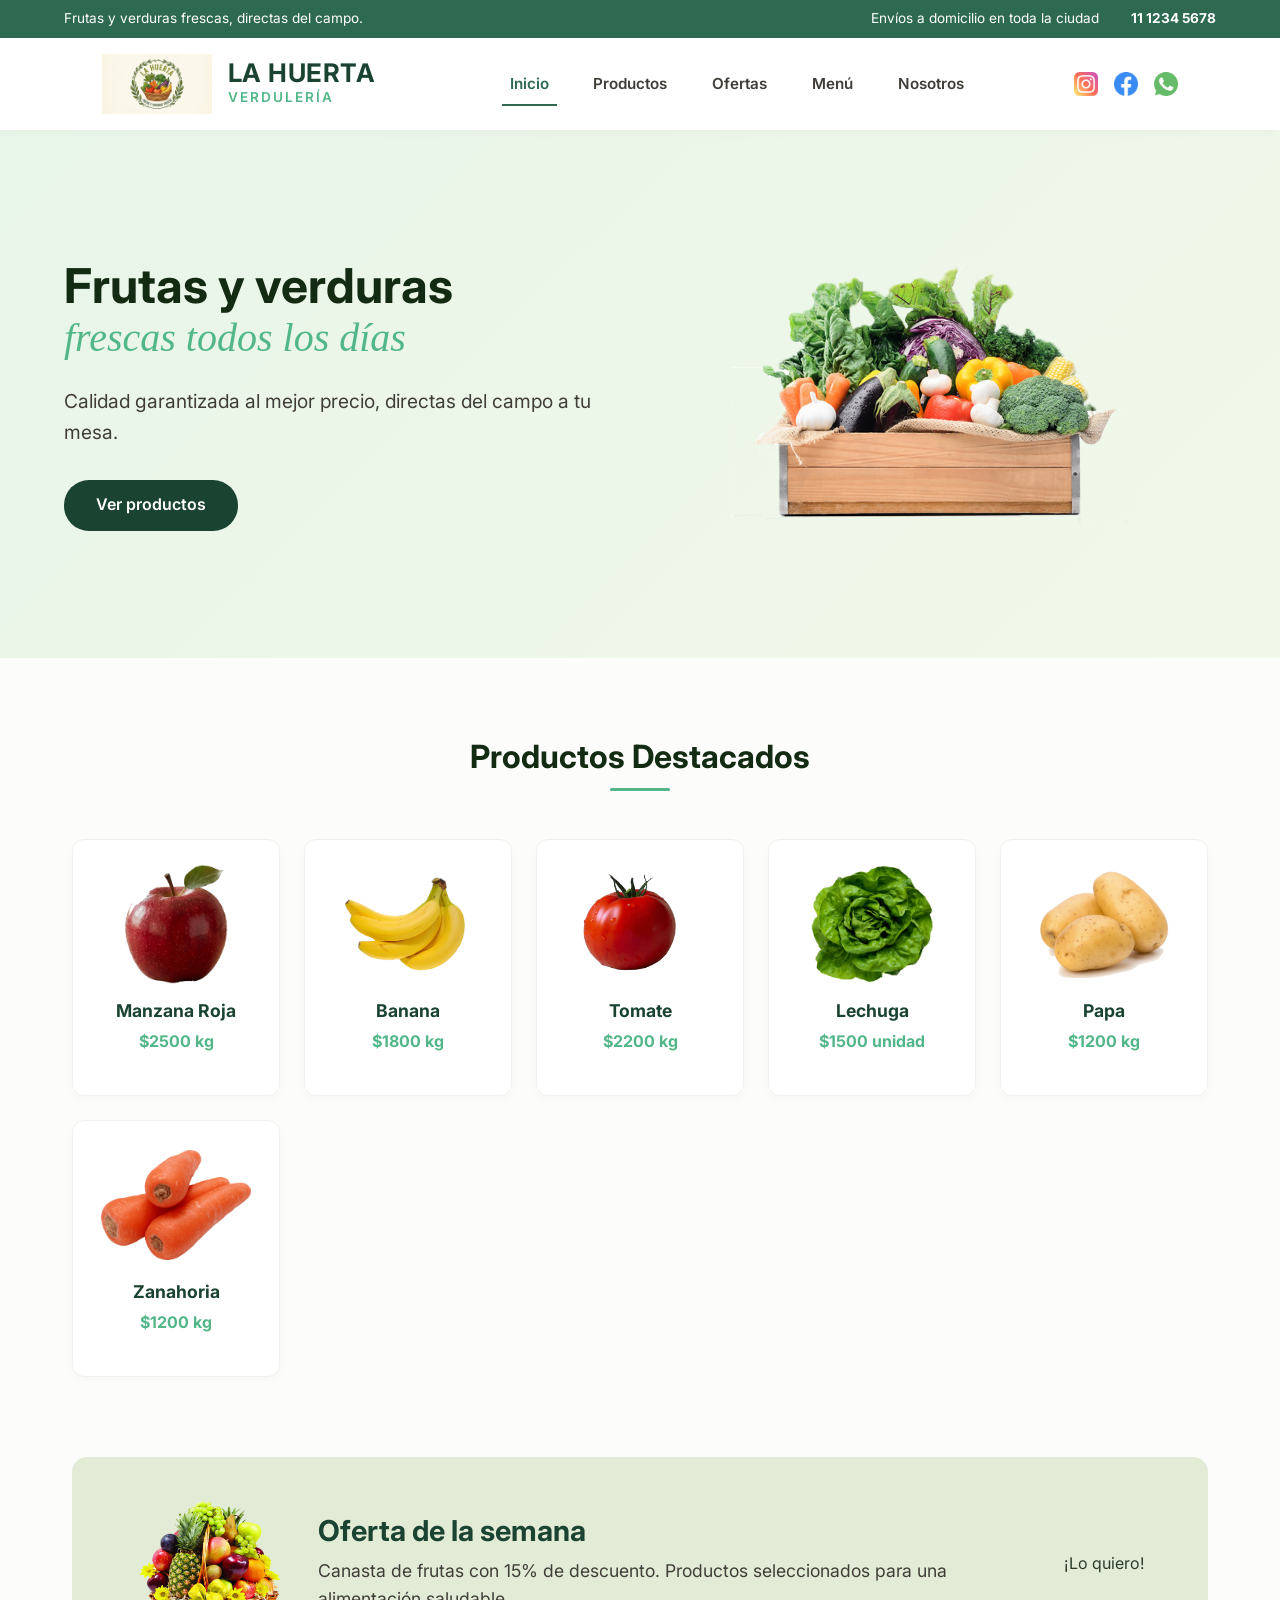
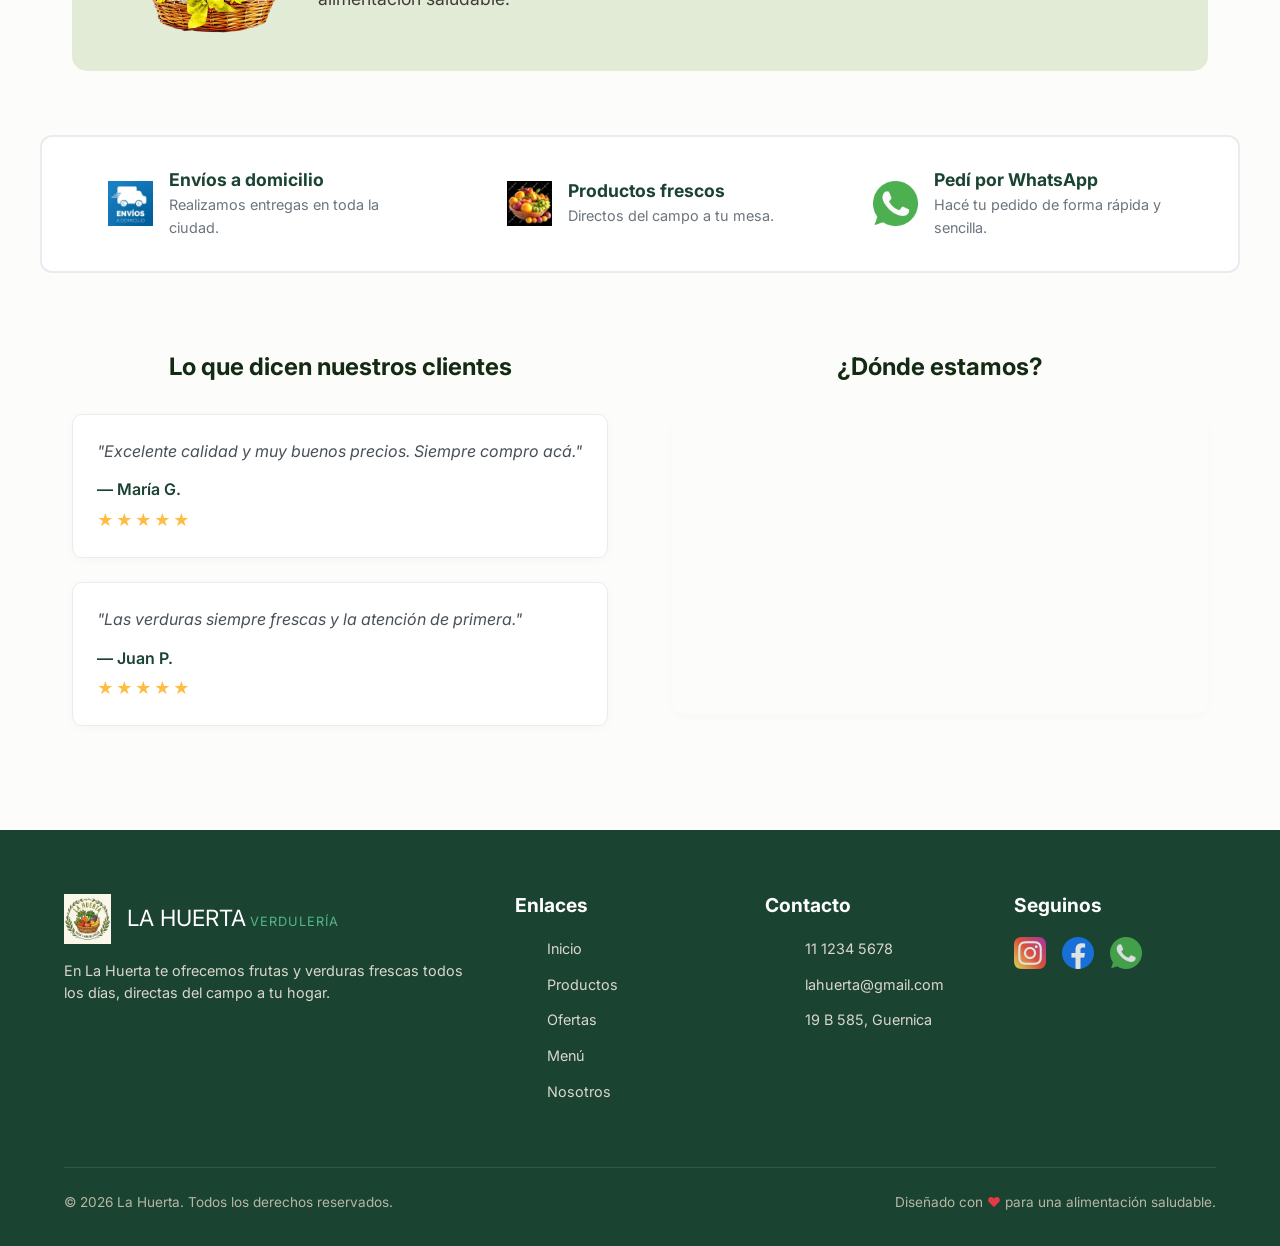
==== commit 0f36326c: "Cambio de imagenes .png" ====
--- a/index.html
+++ b/index.html
@@ -10,21 +10,21 @@
     <meta name="keywords" content="verdulería, frutas, verduras, frescas, Guernica, envíos a domicilio, La Huerta">
     <meta name="author" content="La Huerta">
     <meta name="robots" content="index, follow">
-    <link rel="canonical" href="https://lahuerta-verduleria.example.com/">
+    <link rel="canonical" href="https://lahuerta-tau.vercel.app/">
 
     <!-- Open Graph -->
     <meta property="og:type" content="website">
     <meta property="og:title" content="La Huerta - Verdulería fresca">
     <meta property="og:description" content="Frutas y verduras frescas directas del campo. Envíos a domicilio en toda la ciudad.">
-    <meta property="og:url" content="https://lahuerta-verduleria.example.com/">
-    <meta property="og:image" content="./assets/imagenes/Cajon-de-verduras.png">
+    <meta property="og:url" content="https://lahuerta-tau.vercel.app/">
+    <meta property="og:image" content="https://lahuerta-tau.vercel.app/assets/imagenes/Cajon-de-verduras.png">
     <meta property="og:locale" content="es_AR">
 
     <!-- Twitter -->
     <meta name="twitter:card" content="summary_large_image">
     <meta name="twitter:title" content="La Huerta - Verdulería fresca">
     <meta name="twitter:description" content="Frutas y verduras frescas directas del campo.">
-    <meta name="twitter:image" content="./assets/imagenes/Cajon-de-verduras.png">
+    <meta name="twitter:image" content="https://lahuerta-tau.vercel.app/assets/imagenes/Cajon-de-verduras.png">
 
     <!-- Favicon -->
     <link rel="shortcut icon" href="./assets/logos/Favicon.png" type="image/x-icon">
@@ -111,7 +111,7 @@
                     <a href="pages/productos.html" class="btn-primary">Ver productos</a>
                 </div>
                 <div class="hero-image">
-                    <img src="assets/imagenes/Cajon-de-verduras.png" alt="Caja de madera con verduras frescas" width="600" height="600">
+                    <img src="assets/imagenes/cajon.de.verduras.png" alt="Caja de madera con verduras frescas" width="600" height="600">
                 </div>
             </div>
         </section>
@@ -155,11 +155,11 @@
         <section class="weekly-offer-section" aria-label="Oferta de la semana">
             <div class="offer-container" data-aos="fade-up">
                 <div class="offer-img-box">
-                    <img src="assets/imagenes/caja-oferta.png" alt="Pack verde sorpresa" width="300" height="150">
+                    <img src="assets/imagenes/canasta.frutas.png" alt="Canasta de frutas" width="150" height="150">
                 </div>
                 <div class="offer-details">
                     <h3>Oferta de la semana</h3>
-                    <p class="offer-desc">Pack verde con 15% de descuento. Productos seleccionados para una alimentación saludable.</p>
+                    <p class="offer-desc">Canasta de frutas con 15% de descuento. Productos seleccionados para una alimentación saludable.</p>
                 </div>
                 <div class="offer-action">
                     <a href="pages/ofertas.html" class="btn-card-action">¡Lo quiero!</a>
--- a/styles/css/styles.css
+++ b/styles/css/styles.css
@@ -50,28 +50,28 @@
   --bs-danger-rgb: 230, 57, 70;
   --bs-light-rgb: 252, 253, 250;
   --bs-dark-rgb: 19, 42, 19;
-  --bs-primary-text-emphasis: #0b1b14;
-  --bs-secondary-text-emphasis: #122a20;
-  --bs-success-text-emphasis: #122a20;
-  --bs-info-text-emphasis: #214936;
-  --bs-warning-text-emphasis: #664b1a;
-  --bs-danger-text-emphasis: #5c171c;
+  --bs-primary-text-emphasis: rgb(4.2352941176%, 10.5098039216%, 7.8431372549%);
+  --bs-secondary-text-emphasis: rgb(7.0588235294%, 16.6274509804%, 12.3921568627%);
+  --bs-success-text-emphasis: rgb(7.0588235294%, 16.6274509804%, 12.3921568627%);
+  --bs-info-text-emphasis: rgb(12.862745098%, 28.7058823529%, 21.3333333333%);
+  --bs-warning-text-emphasis: rgb(40%, 29.4901960784%, 10.3529411765%);
+  --bs-danger-text-emphasis: rgb(36.0784313725%, 8.9411764706%, 10.9803921569%);
   --bs-light-text-emphasis: #495057;
   --bs-dark-text-emphasis: #495057;
-  --bs-primary-bg-subtle: #d1d9d6;
-  --bs-secondary-bg-subtle: #d5e1dc;
-  --bs-success-bg-subtle: #d5e1dc;
-  --bs-info-bg-subtle: #dcf1e7;
-  --bs-warning-bg-subtle: #fff2d9;
-  --bs-danger-bg-subtle: #fad7da;
-  --bs-light-bg-subtle: #fcfcfd;
+  --bs-primary-bg-subtle: rgb(82.1176470588%, 85.2549019608%, 83.9215686275%);
+  --bs-secondary-bg-subtle: rgb(83.5294117647%, 88.3137254902%, 86.1960784314%);
+  --bs-success-bg-subtle: rgb(83.5294117647%, 88.3137254902%, 86.1960784314%);
+  --bs-info-bg-subtle: rgb(86.431372549%, 94.3529411765%, 90.6666666667%);
+  --bs-warning-bg-subtle: rgb(100%, 94.7450980392%, 85.1764705882%);
+  --bs-danger-bg-subtle: rgb(98.0392156863%, 84.4705882353%, 85.4901960784%);
+  --bs-light-bg-subtle: rgb(98.6274509804%, 98.8235294118%, 99.0196078431%);
   --bs-dark-bg-subtle: #ced4da;
-  --bs-primary-border-subtle: #a4b4ad;
-  --bs-secondary-border-subtle: #abc3b9;
-  --bs-success-border-subtle: #abc3b9;
-  --bs-info-border-subtle: #bae2cf;
-  --bs-warning-border-subtle: #ffe4b3;
-  --bs-danger-border-subtle: #f5b0b5;
+  --bs-primary-border-subtle: rgb(64.2352941176%, 70.5098039216%, 67.8431372549%);
+  --bs-secondary-border-subtle: rgb(67.0588235294%, 76.6274509804%, 72.3921568627%);
+  --bs-success-border-subtle: rgb(67.0588235294%, 76.6274509804%, 72.3921568627%);
+  --bs-info-border-subtle: rgb(72.862745098%, 88.7058823529%, 81.3333333333%);
+  --bs-warning-border-subtle: rgb(100%, 89.4901960784%, 70.3529411765%);
+  --bs-danger-border-subtle: rgb(96.0784313725%, 68.9411764706%, 70.9803921569%);
   --bs-light-border-subtle: #e9ecef;
   --bs-dark-border-subtle: #adb5bd;
   --bs-white-rgb: 255, 255, 255;
@@ -101,11 +101,11 @@
   --bs-link-color: #1b4332;
   --bs-link-color-rgb: 27, 67, 50;
   --bs-link-decoration: underline;
-  --bs-link-hover-color: #163628;
+  --bs-link-hover-color: rgb(8.4705882353%, 21.0196078431%, 15.6862745098%);
   --bs-link-hover-color-rgb: 22, 54, 40;
   --bs-code-color: #d63384;
   --bs-highlight-color: #2c3e2b;
-  --bs-highlight-bg: #fff3cd;
+  --bs-highlight-bg: rgb(100%, 95.137254902%, 80.5490196078%);
   --bs-border-width: 1px;
   --bs-border-style: solid;
   --bs-border-color: #dee2e6;
@@ -144,46 +144,46 @@
   --bs-secondary-bg-rgb: 52, 58, 64;
   --bs-tertiary-color: rgba(222, 226, 230, 0.5);
   --bs-tertiary-color-rgb: 222, 226, 230;
-  --bs-tertiary-bg: #2b3035;
+  --bs-tertiary-bg: rgb(16.6666666667%, 18.6274509804%, 20.5882352941%);
   --bs-tertiary-bg-rgb: 43, 48, 53;
-  --bs-primary-text-emphasis: #768e84;
-  --bs-secondary-text-emphasis: #81a695;
-  --bs-success-text-emphasis: #81a695;
-  --bs-info-text-emphasis: #97d4b8;
-  --bs-warning-text-emphasis: #ffd78e;
-  --bs-danger-text-emphasis: #f08890;
+  --bs-primary-text-emphasis: rgb(46.3529411765%, 55.7647058824%, 51.7647058824%);
+  --bs-secondary-text-emphasis: rgb(50.5882352941%, 64.9411764706%, 58.5882352941%);
+  --bs-success-text-emphasis: rgb(50.5882352941%, 64.9411764706%, 58.5882352941%);
+  --bs-info-text-emphasis: rgb(59.2941176471%, 83.0588235294%, 72%);
+  --bs-warning-text-emphasis: rgb(100%, 84.2352941176%, 55.5294117647%);
+  --bs-danger-text-emphasis: rgb(94.1176470588%, 53.4117647059%, 56.4705882353%);
   --bs-light-text-emphasis: #f8f9fa;
   --bs-dark-text-emphasis: #dee2e6;
-  --bs-primary-bg-subtle: #050d0a;
-  --bs-secondary-bg-subtle: #091510;
-  --bs-success-bg-subtle: #091510;
-  --bs-info-bg-subtle: #10251b;
-  --bs-warning-bg-subtle: #33260d;
-  --bs-danger-bg-subtle: #2e0b0e;
+  --bs-primary-bg-subtle: rgb(2.1176470588%, 5.2549019608%, 3.9215686275%);
+  --bs-secondary-bg-subtle: rgb(3.5294117647%, 8.3137254902%, 6.1960784314%);
+  --bs-success-bg-subtle: rgb(3.5294117647%, 8.3137254902%, 6.1960784314%);
+  --bs-info-bg-subtle: rgb(6.431372549%, 14.3529411765%, 10.6666666667%);
+  --bs-warning-bg-subtle: rgb(20%, 14.7450980392%, 5.1764705882%);
+  --bs-danger-bg-subtle: rgb(18.0392156863%, 4.4705882353%, 5.4901960784%);
   --bs-light-bg-subtle: #343a40;
   --bs-dark-bg-subtle: #1a1d20;
-  --bs-primary-border-subtle: #10281e;
-  --bs-secondary-border-subtle: #1b402f;
-  --bs-success-border-subtle: #1b402f;
-  --bs-info-border-subtle: #316e52;
-  --bs-warning-border-subtle: #997128;
-  --bs-danger-border-subtle: #8a222a;
+  --bs-primary-border-subtle: rgb(6.3529411765%, 15.7647058824%, 11.7647058824%);
+  --bs-secondary-border-subtle: rgb(10.5882352941%, 24.9411764706%, 18.5882352941%);
+  --bs-success-border-subtle: rgb(10.5882352941%, 24.9411764706%, 18.5882352941%);
+  --bs-info-border-subtle: rgb(19.2941176471%, 43.0588235294%, 32%);
+  --bs-warning-border-subtle: rgb(60%, 44.2352941176%, 15.5294117647%);
+  --bs-danger-border-subtle: rgb(54.1176470588%, 13.4117647059%, 16.4705882353%);
   --bs-light-border-subtle: #495057;
   --bs-dark-border-subtle: #343a40;
   --bs-heading-color: inherit;
-  --bs-link-color: #768e84;
-  --bs-link-hover-color: #91a59d;
+  --bs-link-color: rgb(46.3529411765%, 55.7647058824%, 51.7647058824%);
+  --bs-link-hover-color: rgb(57.0823529412%, 64.6117647059%, 61.4117647059%);
   --bs-link-color-rgb: 118, 142, 132;
-  --bs-link-hover-color-rgb: 145, 165, 157;
-  --bs-code-color: #e685b5;
+  --bs-link-hover-color-rgb: 146, 165, 157;
+  --bs-code-color: rgb(90.3529411765%, 52%, 71.0588235294%);
   --bs-highlight-color: #dee2e6;
-  --bs-highlight-bg: #664d03;
+  --bs-highlight-bg: rgb(40%, 30.2745098039%, 1.0980392157%);
   --bs-border-color: #495057;
   --bs-border-color-translucent: rgba(255, 255, 255, 0.15);
-  --bs-form-valid-color: #75b798;
-  --bs-form-valid-border-color: #75b798;
-  --bs-form-invalid-color: #ea868f;
-  --bs-form-invalid-border-color: #ea868f;
+  --bs-form-valid-color: rgb(45.8823529412%, 71.7647058824%, 59.7647058824%);
+  --bs-form-valid-border-color: rgb(45.8823529412%, 71.7647058824%, 59.7647058824%);
+  --bs-form-invalid-color: rgb(91.7647058824%, 52.4705882353%, 56.2352941176%);
+  --bs-form-invalid-border-color: rgb(91.7647058824%, 52.4705882353%, 56.2352941176%);
 }
 
 *,
@@ -521,12 +521,14 @@
   padding: 0;
   margin-bottom: 0.5rem;
   font-size: calc(1.275rem + 0.3vw);
-  line-height: inherit;
 }
 @media (min-width: 1200px) {
   legend {
     font-size: 1.5rem;
   }
+}
+legend {
+  line-height: inherit;
 }
 legend + * {
   clear: left;
@@ -600,68 +602,80 @@
 
 .display-1 {
   font-size: calc(1.625rem + 4.5vw);
-  font-weight: 300;
-  line-height: 1.2;
 }
 @media (min-width: 1200px) {
   .display-1 {
     font-size: 5rem;
   }
 }
+.display-1 {
+  font-weight: 300;
+  line-height: 1.2;
+}
 
 .display-2 {
   font-size: calc(1.575rem + 3.9vw);
-  font-weight: 300;
-  line-height: 1.2;
 }
 @media (min-width: 1200px) {
   .display-2 {
     font-size: 4.5rem;
   }
 }
+.display-2 {
+  font-weight: 300;
+  line-height: 1.2;
+}
 
 .display-3 {
   font-size: calc(1.525rem + 3.3vw);
-  font-weight: 300;
-  line-height: 1.2;
 }
 @media (min-width: 1200px) {
   .display-3 {
     font-size: 4rem;
   }
 }
+.display-3 {
+  font-weight: 300;
+  line-height: 1.2;
+}
 
 .display-4 {
   font-size: calc(1.475rem + 2.7vw);
-  font-weight: 300;
-  line-height: 1.2;
 }
 @media (min-width: 1200px) {
   .display-4 {
     font-size: 3.5rem;
   }
 }
+.display-4 {
+  font-weight: 300;
+  line-height: 1.2;
+}
 
 .display-5 {
   font-size: calc(1.425rem + 2.1vw);
-  font-weight: 300;
-  line-height: 1.2;
 }
 @media (min-width: 1200px) {
   .display-5 {
     font-size: 3rem;
   }
 }
+.display-5 {
+  font-weight: 300;
+  line-height: 1.2;
+}
 
 .display-6 {
   font-size: calc(1.375rem + 1.5vw);
-  font-weight: 300;
-  line-height: 1.2;
 }
 @media (min-width: 1200px) {
   .display-6 {
     font-size: 2.5rem;
   }
+}
+.display-6 {
+  font-weight: 300;
+  line-height: 1.2;
 }
 
 .list-unstyled {
@@ -1935,13 +1949,13 @@
 
 .table-primary {
   --bs-table-color: #000;
-  --bs-table-bg: #d1d9d6;
-  --bs-table-border-color: #a7aeab;
-  --bs-table-striped-bg: #c7cecb;
+  --bs-table-bg: rgb(82.1176470588%, 85.2549019608%, 83.9215686275%);
+  --bs-table-border-color: rgb(65.6941176471%, 68.2039215686%, 67.137254902%);
+  --bs-table-striped-bg: rgb(78.0117647059%, 80.9921568627%, 79.7254901961%);
   --bs-table-striped-color: #000;
-  --bs-table-active-bg: #bcc3c1;
+  --bs-table-active-bg: rgb(73.9058823529%, 76.7294117647%, 75.5294117647%);
   --bs-table-active-color: #000;
-  --bs-table-hover-bg: #c1c9c6;
+  --bs-table-hover-bg: rgb(75.9588235294%, 78.8607843137%, 77.6274509804%);
   --bs-table-hover-color: #000;
   color: var(--bs-table-color);
   border-color: var(--bs-table-border-color);
@@ -1949,13 +1963,13 @@
 
 .table-secondary {
   --bs-table-color: #000;
-  --bs-table-bg: #d5e1dc;
-  --bs-table-border-color: #aab4b0;
-  --bs-table-striped-bg: #cad6d1;
+  --bs-table-bg: rgb(83.5294117647%, 88.3137254902%, 86.1960784314%);
+  --bs-table-border-color: rgb(66.8235294118%, 70.6509803922%, 68.9568627451%);
+  --bs-table-striped-bg: rgb(79.3529411765%, 83.8980392157%, 81.8862745098%);
   --bs-table-striped-color: #000;
-  --bs-table-active-bg: #c0cbc6;
+  --bs-table-active-bg: rgb(75.1764705882%, 79.4823529412%, 77.5764705882%);
   --bs-table-active-color: #000;
-  --bs-table-hover-bg: #c5d0cc;
+  --bs-table-hover-bg: rgb(77.2647058824%, 81.6901960784%, 79.731372549%);
   --bs-table-hover-color: #000;
   color: var(--bs-table-color);
   border-color: var(--bs-table-border-color);
@@ -1963,13 +1977,13 @@
 
 .table-success {
   --bs-table-color: #000;
-  --bs-table-bg: #d5e1dc;
-  --bs-table-border-color: #aab4b0;
-  --bs-table-striped-bg: #cad6d1;
+  --bs-table-bg: rgb(83.5294117647%, 88.3137254902%, 86.1960784314%);
+  --bs-table-border-color: rgb(66.8235294118%, 70.6509803922%, 68.9568627451%);
+  --bs-table-striped-bg: rgb(79.3529411765%, 83.8980392157%, 81.8862745098%);
   --bs-table-striped-color: #000;
-  --bs-table-active-bg: #c0cbc6;
+  --bs-table-active-bg: rgb(75.1764705882%, 79.4823529412%, 77.5764705882%);
   --bs-table-active-color: #000;
-  --bs-table-hover-bg: #c5d0cc;
+  --bs-table-hover-bg: rgb(77.2647058824%, 81.6901960784%, 79.731372549%);
   --bs-table-hover-color: #000;
   color: var(--bs-table-color);
   border-color: var(--bs-table-border-color);
@@ -1977,13 +1991,13 @@
 
 .table-info {
   --bs-table-color: #000;
-  --bs-table-bg: #dcf1e7;
-  --bs-table-border-color: #b0c1b9;
-  --bs-table-striped-bg: #d1e5db;
+  --bs-table-bg: rgb(86.431372549%, 94.3529411765%, 90.6666666667%);
+  --bs-table-border-color: rgb(69.1450980392%, 75.4823529412%, 72.5333333333%);
+  --bs-table-striped-bg: rgb(82.1098039216%, 89.6352941176%, 86.1333333333%);
   --bs-table-striped-color: #000;
-  --bs-table-active-bg: #c6d9d0;
+  --bs-table-active-bg: rgb(77.7882352941%, 84.9176470588%, 81.6%);
   --bs-table-active-color: #000;
-  --bs-table-hover-bg: #ccdfd6;
+  --bs-table-hover-bg: rgb(79.9490196078%, 87.2764705882%, 83.8666666667%);
   --bs-table-hover-color: #000;
   color: var(--bs-table-color);
   border-color: var(--bs-table-border-color);
@@ -1991,13 +2005,13 @@
 
 .table-warning {
   --bs-table-color: #000;
-  --bs-table-bg: #fff2d9;
-  --bs-table-border-color: #ccc2ae;
-  --bs-table-striped-bg: #f2e6ce;
+  --bs-table-bg: rgb(100%, 94.7450980392%, 85.1764705882%);
+  --bs-table-border-color: rgb(80%, 75.7960784314%, 68.1411764706%);
+  --bs-table-striped-bg: rgb(95%, 90.0078431373%, 80.9176470588%);
   --bs-table-striped-color: #000;
-  --bs-table-active-bg: #e6dac3;
+  --bs-table-active-bg: rgb(90%, 85.2705882353%, 76.6588235294%);
   --bs-table-active-color: #000;
-  --bs-table-hover-bg: #ece0c9;
+  --bs-table-hover-bg: rgb(92.5%, 87.6392156863%, 78.7882352941%);
   --bs-table-hover-color: #000;
   color: var(--bs-table-color);
   border-color: var(--bs-table-border-color);
@@ -2005,13 +2019,13 @@
 
 .table-danger {
   --bs-table-color: #000;
-  --bs-table-bg: #fad7da;
-  --bs-table-border-color: #c8acae;
-  --bs-table-striped-bg: #eecccf;
+  --bs-table-bg: rgb(98.0392156863%, 84.4705882353%, 85.4901960784%);
+  --bs-table-border-color: rgb(78.431372549%, 67.5764705882%, 68.3921568627%);
+  --bs-table-striped-bg: rgb(93.137254902%, 80.2470588235%, 81.2156862745%);
   --bs-table-striped-color: #000;
-  --bs-table-active-bg: #e1c2c4;
+  --bs-table-active-bg: rgb(88.2352941176%, 76.0235294118%, 76.9411764706%);
   --bs-table-active-color: #000;
-  --bs-table-hover-bg: #e7c7ca;
+  --bs-table-hover-bg: rgb(90.6862745098%, 78.1352941176%, 79.0784313725%);
   --bs-table-hover-color: #000;
   color: var(--bs-table-color);
   border-color: var(--bs-table-border-color);
@@ -2020,12 +2034,12 @@
 .table-light {
   --bs-table-color: #000;
   --bs-table-bg: #fcfdfa;
-  --bs-table-border-color: #cacac8;
-  --bs-table-striped-bg: #eff0ee;
+  --bs-table-border-color: rgb(79.0588235294%, 79.3725490196%, 78.431372549%);
+  --bs-table-striped-bg: rgb(93.8823529412%, 94.2549019608%, 93.137254902%);
   --bs-table-striped-color: #000;
-  --bs-table-active-bg: #e3e4e1;
+  --bs-table-active-bg: rgb(88.9411764706%, 89.2941176471%, 88.2352941176%);
   --bs-table-active-color: #000;
-  --bs-table-hover-bg: #e9eae7;
+  --bs-table-hover-bg: rgb(91.4117647059%, 91.7745098039%, 90.6862745098%);
   --bs-table-hover-color: #000;
   color: var(--bs-table-color);
   border-color: var(--bs-table-border-color);
@@ -2034,12 +2048,12 @@
 .table-dark {
   --bs-table-color: #fff;
   --bs-table-bg: #132a13;
-  --bs-table-border-color: #425542;
-  --bs-table-striped-bg: #1f351f;
+  --bs-table-border-color: rgb(25.9607843137%, 33.1764705882%, 25.9607843137%);
+  --bs-table-striped-bg: rgb(12.0784313725%, 20.6470588235%, 12.0784313725%);
   --bs-table-striped-color: #fff;
-  --bs-table-active-bg: #2b3f2b;
+  --bs-table-active-bg: rgb(16.7058823529%, 24.8235294118%, 16.7058823529%);
   --bs-table-active-color: #fff;
-  --bs-table-hover-bg: #253a25;
+  --bs-table-hover-bg: rgb(14.3921568627%, 22.7352941176%, 14.3921568627%);
   --bs-table-hover-color: #fff;
   color: var(--bs-table-color);
   border-color: var(--bs-table-border-color);
@@ -2139,7 +2153,7 @@
 .form-control:focus {
   color: var(--bs-body-color);
   background-color: var(--bs-body-bg);
-  border-color: #8da199;
+  border-color: rgb(55.2941176471%, 63.137254902%, 59.8039215686%);
   outline: 0;
   box-shadow: 0 0 0 0.25rem rgba(27, 67, 50, 0.25);
 }
@@ -2284,7 +2298,7 @@
   }
 }
 .form-select:focus {
-  border-color: #8da199;
+  border-color: rgb(55.2941176471%, 63.137254902%, 59.8039215686%);
   outline: 0;
   box-shadow: 0 0 0 0.25rem rgba(27, 67, 50, 0.25);
 }
@@ -2368,7 +2382,7 @@
   filter: brightness(90%);
 }
 .form-check-input:focus {
-  border-color: #8da199;
+  border-color: rgb(55.2941176471%, 63.137254902%, 59.8039215686%);
   outline: 0;
   box-shadow: 0 0 0 0.25rem rgba(27, 67, 50, 0.25);
 }
@@ -2415,7 +2429,7 @@
   }
 }
 .form-switch .form-check-input:focus {
-  --bs-form-switch-bg: url("data:image/svg+xml,%3csvg xmlns='http://www.w3.org/2000/svg' viewBox='-4 -4 8 8'%3e%3ccircle r='3' fill='%238da199'/%3e%3c/svg%3e");
+  --bs-form-switch-bg: url("data:image/svg+xml,%3csvg xmlns='http://www.w3.org/2000/svg' viewBox='-4 -4 8 8'%3e%3ccircle r='3' fill='rgb%2855.2941176471%, 63.137254902%, 59.8039215686%%29'/%3e%3c/svg%3e");
 }
 .form-switch .form-check-input:checked {
   background-position: right center;
@@ -2485,7 +2499,7 @@
   }
 }
 .form-range::-webkit-slider-thumb:active {
-  background-color: #bbc7c2;
+  background-color: rgb(73.1764705882%, 77.8823529412%, 75.8823529412%);
 }
 .form-range::-webkit-slider-runnable-track {
   width: 100%;
@@ -2511,7 +2525,7 @@
   }
 }
 .form-range::-moz-range-thumb:active {
-  background-color: #bbc7c2;
+  background-color: rgb(73.1764705882%, 77.8823529412%, 75.8823529412%);
 }
 .form-range::-moz-range-track {
   width: 100%;
@@ -2976,12 +2990,12 @@
   --bs-btn-bg: #1b4332;
   --bs-btn-border-color: #1b4332;
   --bs-btn-hover-color: #fff;
-  --bs-btn-hover-bg: #17392b;
-  --bs-btn-hover-border-color: #163628;
+  --bs-btn-hover-bg: rgb(9%, 22.3333333333%, 16.6666666667%);
+  --bs-btn-hover-border-color: rgb(8.4705882353%, 21.0196078431%, 15.6862745098%);
   --bs-btn-focus-shadow-rgb: 61, 95, 81;
   --bs-btn-active-color: #fff;
-  --bs-btn-active-bg: #163628;
-  --bs-btn-active-border-color: #143226;
+  --bs-btn-active-bg: rgb(8.4705882353%, 21.0196078431%, 15.6862745098%);
+  --bs-btn-active-border-color: rgb(7.9411764706%, 19.7058823529%, 14.7058823529%);
   --bs-btn-active-shadow: inset 0 3px 5px rgba(0, 0, 0, 0.125);
   --bs-btn-disabled-color: #fff;
   --bs-btn-disabled-bg: #1b4332;
@@ -2993,12 +3007,12 @@
   --bs-btn-bg: #2d6a4f;
   --bs-btn-border-color: #2d6a4f;
   --bs-btn-hover-color: #fff;
-  --bs-btn-hover-bg: #265a43;
-  --bs-btn-hover-border-color: #24553f;
+  --bs-btn-hover-bg: rgb(15%, 35.3333333333%, 26.3333333333%);
+  --bs-btn-hover-border-color: rgb(14.1176470588%, 33.2549019608%, 24.7843137255%);
   --bs-btn-focus-shadow-rgb: 77, 128, 105;
   --bs-btn-active-color: #fff;
-  --bs-btn-active-bg: #24553f;
-  --bs-btn-active-border-color: #22503b;
+  --bs-btn-active-bg: rgb(14.1176470588%, 33.2549019608%, 24.7843137255%);
+  --bs-btn-active-border-color: rgb(13.2352941176%, 31.1764705882%, 23.2352941176%);
   --bs-btn-active-shadow: inset 0 3px 5px rgba(0, 0, 0, 0.125);
   --bs-btn-disabled-color: #fff;
   --bs-btn-disabled-bg: #2d6a4f;
@@ -3010,12 +3024,12 @@
   --bs-btn-bg: #2d6a4f;
   --bs-btn-border-color: #2d6a4f;
   --bs-btn-hover-color: #fff;
-  --bs-btn-hover-bg: #265a43;
-  --bs-btn-hover-border-color: #24553f;
+  --bs-btn-hover-bg: rgb(15%, 35.3333333333%, 26.3333333333%);
+  --bs-btn-hover-border-color: rgb(14.1176470588%, 33.2549019608%, 24.7843137255%);
   --bs-btn-focus-shadow-rgb: 77, 128, 105;
   --bs-btn-active-color: #fff;
-  --bs-btn-active-bg: #24553f;
-  --bs-btn-active-border-color: #22503b;
+  --bs-btn-active-bg: rgb(14.1176470588%, 33.2549019608%, 24.7843137255%);
+  --bs-btn-active-border-color: rgb(13.2352941176%, 31.1764705882%, 23.2352941176%);
   --bs-btn-active-shadow: inset 0 3px 5px rgba(0, 0, 0, 0.125);
   --bs-btn-disabled-color: #fff;
   --bs-btn-disabled-bg: #2d6a4f;
@@ -3027,12 +3041,12 @@
   --bs-btn-bg: #52b788;
   --bs-btn-border-color: #52b788;
   --bs-btn-hover-color: #000;
-  --bs-btn-hover-bg: #6cc29a;
-  --bs-btn-hover-border-color: #63be94;
+  --bs-btn-hover-bg: rgb(42.3333333333%, 76%, 60.3333333333%);
+  --bs-btn-hover-border-color: rgb(38.9411764706%, 74.5882352941%, 58%);
   --bs-btn-focus-shadow-rgb: 70, 156, 116;
   --bs-btn-active-color: #000;
-  --bs-btn-active-bg: #75c5a0;
-  --bs-btn-active-border-color: #63be94;
+  --bs-btn-active-bg: rgb(45.7254901961%, 77.4117647059%, 62.6666666667%);
+  --bs-btn-active-border-color: rgb(38.9411764706%, 74.5882352941%, 58%);
   --bs-btn-active-shadow: inset 0 3px 5px rgba(0, 0, 0, 0.125);
   --bs-btn-disabled-color: #000;
   --bs-btn-disabled-bg: #52b788;
@@ -3044,12 +3058,12 @@
   --bs-btn-bg: #ffbc42;
   --bs-btn-border-color: #ffbc42;
   --bs-btn-hover-color: #000;
-  --bs-btn-hover-bg: #ffc65e;
-  --bs-btn-hover-border-color: #ffc355;
+  --bs-btn-hover-bg: rgb(100%, 77.6666666667%, 37%);
+  --bs-btn-hover-border-color: rgb(100%, 76.3529411765%, 33.2941176471%);
   --bs-btn-focus-shadow-rgb: 217, 160, 56;
   --bs-btn-active-color: #000;
-  --bs-btn-active-bg: #ffc968;
-  --bs-btn-active-border-color: #ffc355;
+  --bs-btn-active-bg: rgb(100%, 78.9803921569%, 40.7058823529%);
+  --bs-btn-active-border-color: rgb(100%, 76.3529411765%, 33.2941176471%);
   --bs-btn-active-shadow: inset 0 3px 5px rgba(0, 0, 0, 0.125);
   --bs-btn-disabled-color: #000;
   --bs-btn-disabled-bg: #ffbc42;
@@ -3061,12 +3075,12 @@
   --bs-btn-bg: #e63946;
   --bs-btn-border-color: #e63946;
   --bs-btn-hover-color: #000;
-  --bs-btn-hover-bg: #ea5762;
-  --bs-btn-hover-border-color: #e94d59;
+  --bs-btn-hover-bg: rgb(91.6666666667%, 34%, 38.3333333333%);
+  --bs-btn-hover-border-color: rgb(91.1764705882%, 30.1176470588%, 34.7058823529%);
   --bs-btn-focus-shadow-rgb: 196, 48, 60;
   --bs-btn-active-color: #000;
-  --bs-btn-active-bg: #eb616b;
-  --bs-btn-active-border-color: #e94d59;
+  --bs-btn-active-bg: rgb(92.1568627451%, 37.8823529412%, 41.9607843137%);
+  --bs-btn-active-border-color: rgb(91.1764705882%, 30.1176470588%, 34.7058823529%);
   --bs-btn-active-shadow: inset 0 3px 5px rgba(0, 0, 0, 0.125);
   --bs-btn-disabled-color: #000;
   --bs-btn-disabled-bg: #e63946;
@@ -3078,12 +3092,12 @@
   --bs-btn-bg: #fcfdfa;
   --bs-btn-border-color: #fcfdfa;
   --bs-btn-hover-color: #000;
-  --bs-btn-hover-bg: #d6d7d5;
-  --bs-btn-hover-border-color: #cacac8;
+  --bs-btn-hover-bg: rgb(84%, 84.3333333333%, 83.3333333333%);
+  --bs-btn-hover-border-color: rgb(79.0588235294%, 79.3725490196%, 78.431372549%);
   --bs-btn-focus-shadow-rgb: 214, 215, 213;
   --bs-btn-active-color: #000;
-  --bs-btn-active-bg: #cacac8;
-  --bs-btn-active-border-color: #bdbebc;
+  --bs-btn-active-bg: rgb(79.0588235294%, 79.3725490196%, 78.431372549%);
+  --bs-btn-active-border-color: rgb(74.1176470588%, 74.4117647059%, 73.5294117647%);
   --bs-btn-active-shadow: inset 0 3px 5px rgba(0, 0, 0, 0.125);
   --bs-btn-disabled-color: #000;
   --bs-btn-disabled-bg: #fcfdfa;
@@ -3095,12 +3109,12 @@
   --bs-btn-bg: #132a13;
   --bs-btn-border-color: #132a13;
   --bs-btn-hover-color: #fff;
-  --bs-btn-hover-bg: #364a36;
-  --bs-btn-hover-border-color: #2b3f2b;
+  --bs-btn-hover-bg: rgb(21.3333333333%, 29%, 21.3333333333%);
+  --bs-btn-hover-border-color: rgb(16.7058823529%, 24.8235294118%, 16.7058823529%);
   --bs-btn-focus-shadow-rgb: 54, 74, 54;
   --bs-btn-active-color: #fff;
-  --bs-btn-active-bg: #425542;
-  --bs-btn-active-border-color: #2b3f2b;
+  --bs-btn-active-bg: rgb(25.9607843137%, 33.1764705882%, 25.9607843137%);
+  --bs-btn-active-border-color: rgb(16.7058823529%, 24.8235294118%, 16.7058823529%);
   --bs-btn-active-shadow: inset 0 3px 5px rgba(0, 0, 0, 0.125);
   --bs-btn-disabled-color: #fff;
   --bs-btn-disabled-bg: #132a13;
@@ -4498,7 +4512,7 @@
   --bs-accordion-btn-icon-width: 1.25rem;
   --bs-accordion-btn-icon-transform: rotate(-180deg);
   --bs-accordion-btn-icon-transition: transform 0.2s ease-in-out;
-  --bs-accordion-btn-active-icon: url("data:image/svg+xml,%3csvg xmlns='http://www.w3.org/2000/svg' viewBox='0 0 16 16' fill='none' stroke='%230b1b14' stroke-linecap='round' stroke-linejoin='round'%3e%3cpath d='M2 5L8 11L14 5'/%3e%3c/svg%3e");
+  --bs-accordion-btn-active-icon: url("data:image/svg+xml,%3csvg xmlns='http://www.w3.org/2000/svg' viewBox='0 0 16 16' fill='none' stroke='rgb%284.2352941176%, 10.5098039216%, 7.8431372549%%29' stroke-linecap='round' stroke-linejoin='round'%3e%3cpath d='M2 5L8 11L14 5'/%3e%3c/svg%3e");
   --bs-accordion-btn-focus-box-shadow: 0 0 0 0.25rem rgba(27, 67, 50, 0.25);
   --bs-accordion-body-padding-x: 1.25rem;
   --bs-accordion-body-padding-y: 1rem;
@@ -4616,8 +4630,8 @@
 }
 
 [data-bs-theme=dark] .accordion-button::after {
-  --bs-accordion-btn-icon: url("data:image/svg+xml,%3csvg xmlns='http://www.w3.org/2000/svg' viewBox='0 0 16 16' fill='%23768e84'%3e%3cpath fill-rule='evenodd' d='M1.646 4.646a.5.5 0 0 1 .708 0L8 10.293l5.646-5.647a.5.5 0 0 1 .708.708l-6 6a.5.5 0 0 1-.708 0l-6-6a.5.5 0 0 1 0-.708z'/%3e%3c/svg%3e");
-  --bs-accordion-btn-active-icon: url("data:image/svg+xml,%3csvg xmlns='http://www.w3.org/2000/svg' viewBox='0 0 16 16' fill='%23768e84'%3e%3cpath fill-rule='evenodd' d='M1.646 4.646a.5.5 0 0 1 .708 0L8 10.293l5.646-5.647a.5.5 0 0 1 .708.708l-6 6a.5.5 0 0 1-.708 0l-6-6a.5.5 0 0 1 0-.708z'/%3e%3c/svg%3e");
+  --bs-accordion-btn-icon: url("data:image/svg+xml,%3csvg xmlns='http://www.w3.org/2000/svg' viewBox='0 0 16 16' fill='rgb%2846.3529411765%, 55.7647058824%, 51.7647058824%%29'%3e%3cpath fill-rule='evenodd' d='M1.646 4.646a.5.5 0 0 1 .708 0L8 10.293l5.646-5.647a.5.5 0 0 1 .708.708l-6 6a.5.5 0 0 1-.708 0l-6-6a.5.5 0 0 1 0-.708z'/%3e%3c/svg%3e");
+  --bs-accordion-btn-active-icon: url("data:image/svg+xml,%3csvg xmlns='http://www.w3.org/2000/svg' viewBox='0 0 16 16' fill='rgb%2846.3529411765%, 55.7647058824%, 51.7647058824%%29'%3e%3cpath fill-rule='evenodd' d='M1.646 4.646a.5.5 0 0 1 .708 0L8 10.293l5.646-5.647a.5.5 0 0 1 .708.708l-6 6a.5.5 0 0 1-.708 0l-6-6a.5.5 0 0 1 0-.708z'/%3e%3c/svg%3e");
 }
 
 .breadcrumb {
@@ -5425,12 +5439,14 @@
 }
 .modal.fade .modal-dialog {
   transition: transform 0.3s ease-out;
-  transform: translate(0, -50px);
 }
 @media (prefers-reduced-motion: reduce) {
   .modal.fade .modal-dialog {
     transition: none;
   }
+}
+.modal.fade .modal-dialog {
+  transform: translate(0, -50px);
 }
 .modal.show .modal-dialog {
   transform: none;
@@ -12125,6 +12141,7 @@
   flex: 1;
   max-width: 550px;
 }
+.hero-section .hero-info h1,
 .hero-section .hero-info h2 {
   font-size: 3rem;
   color: #132a13;
@@ -12800,17 +12817,46 @@
 
 /* ==========================================================================
    RESPONSIVE — Media queries del sitio
+   Dispositivos:
+   - PC / escritorio   : >= 992px  (estilos base, definidos en los partials)
+   - Tablet            : 481px - 991px
+   - Móvil             : <= 480px
    ========================================================================== */
 @media (max-width: 992px) {
+  .top-bar {
+    padding: 0.5rem 1.5rem;
+  }
+  .site-header {
+    padding: 1rem 1.5rem;
+  }
   .hero-container,
   .offer-container {
     flex-direction: column;
     text-align: center;
   }
+  .hero-info {
+    max-width: 600px;
+  }
+  .navbar-collapse .nav-list {
+    flex-direction: column;
+    align-items: center;
+    width: 100%;
+    padding: 0.75rem 0 0.25rem;
+  }
   .info-columns-section {
     grid-template-columns: 1fr;
     gap: 3rem;
   }
+  .features-section {
+    flex-wrap: wrap;
+    justify-content: center;
+    gap: 1.5rem;
+  }
+  .features-section .feature-item {
+    flex: 0 1 45%;
+    max-width: none;
+    justify-content: flex-start;
+  }
   .footer-container {
     grid-template-columns: 1fr 1fr;
   }
@@ -12818,30 +12864,75 @@
 @media (max-width: 768px) {
   .top-bar,
   .site-header {
-    padding: 1rem;
+    padding: 0.75rem 1rem;
     flex-direction: column;
     gap: 1rem;
   }
   .top-bar {
     gap: 0.25rem;
+    text-align: center;
   }
   .top-bar-right {
     gap: 1rem;
     flex-wrap: wrap;
     justify-content: center;
   }
-  .nav-list {
-    flex-wrap: wrap;
-    justify-content: center;
-    gap: 1rem;
+  .site-header .container {
+    row-gap: 0.75rem;
+  }
+  .header-socials {
+    flex: 1;
+    justify-content: flex-end;
+  }
+  .container {
+    padding-left: 1rem;
+    padding-right: 1rem;
+  }
+  .hero-section,
+  .weekly-offer-section {
+    padding: 3rem 1.25rem;
+  }
+  .hero-section .hero-info h1,
+  .hero-section .hero-info h2 {
+    font-size: 2.2rem;
+  }
+  .highlight-script {
+    font-size: 1.9rem;
+  }
+  .hero-image img {
+    max-height: 300px;
+  }
+  .products-section,
+  .info-columns-section,
+  .catalog-category,
+  .menu-section {
+    padding-left: 1.25rem;
+    padding-right: 1.25rem;
+  }
+  .section-title {
+    margin-bottom: 2rem;
+  }
+  .offer-container {
+    padding: 2rem 1.5rem;
+    gap: 1.5rem;
+  }
+  .offer-img-box img {
+    max-height: 120px;
+  }
+  .offer-details h3 {
+    font-size: 1.5rem;
   }
   .features-section {
     flex-direction: column;
     align-items: center;
+    padding: 2rem 1.5rem;
   }
   .footer-container {
     grid-template-columns: 1fr;
     gap: 2rem;
+  }
+  .site-footer {
+    padding: 3rem 1.5rem 1rem;
   }
   .footer-bottom {
     flex-direction: column;
@@ -12849,44 +12940,118 @@
     gap: 0.5rem;
     text-align: center;
   }
-  .hero-section,
-  .weekly-offer-section {
-    padding: 2rem 1rem;
-  }
-  .offer-container {
-    padding: 2rem !important;
-  }
-  .hero-info h2 {
-    font-size: 2.2rem;
+  .about-hero {
+    padding: 3rem 1rem 1.5rem;
   }
 }
 @media (max-width: 480px) {
   .top-bar {
     font-size: 0.75rem;
   }
-  .brand-text h1 {
+  .top-bar .top-bar-right {
+    gap: 0.75rem;
+  }
+  .brand-link .brand-logo {
+    height: 48px;
+  }
+  .brand-text .brand-h1 {
     font-size: 1.3rem;
+  }
+  .brand-text .brand-h2 {
+    font-size: 0.7rem;
   }
   .section-title {
     font-size: 1.5rem;
+  }
+  .hero-section .hero-info h1,
+  .hero-section .hero-info h2 {
+    font-size: 1.9rem;
+  }
+  .hero-section .hero-info p {
+    font-size: 1rem;
+  }
+  .highlight-script {
+    font-size: 1.6rem;
+  }
+  .hero-image img {
+    max-height: 230px;
+  }
+  .products-grid {
+    grid-template-columns: repeat(2, 1fr);
+    gap: 1rem;
+  }
+  .catalog-grid,
+  .menu-grid,
+  .values-grid {
+    grid-template-columns: 1fr;
+  }
+  .catalog-img-box {
+    height: 130px;
+  }
+  .btn-primary,
+  .btn-dark,
+  .btn-card-action {
+    width: 100%;
+    text-align: center;
+    justify-content: center;
+  }
+  .offer-details h3 {
+    font-size: 1.3rem;
+  }
+  .offer-desc {
+    font-size: 1rem;
+  }
+  .feature-item {
+    flex-direction: column;
+    text-align: center;
+    gap: 0.5rem;
+  }
+  .map-container iframe {
+    height: 260px;
+  }
+  .menu-top {
+    flex-direction: column;
+    align-items: flex-start;
+    gap: 0.5rem;
+  }
+  .about-hero h1 {
+    font-size: 2rem;
+  }
+  .about-story {
+    padding: 1.5rem 1.25rem;
+  }
+  .about-story .story-image img {
+    max-height: 240px;
+  }
+  .footer-logo-title {
+    flex-direction: column;
+    text-align: center;
   }
 }
 @media (max-width: 320px) {
   .top-bar,
   .site-header {
-    padding: 0.75rem;
+    padding: 0.5rem 0.75rem;
+  }
+  .brand-link .brand-logo {
+    height: 40px;
+  }
+  .brand-text .brand-h1 {
+    font-size: 1.1rem;
   }
   .header-socials img {
     height: 20px;
   }
-  .products-grid,
-  .catalog-grid {
+  .products-grid {
     grid-template-columns: 1fr;
   }
-  .btn-primary,
-  .btn-dark {
-    display: block;
-    width: 100%;
-    text-align: center;
-  }
-}
+  .hero-section .hero-info h1,
+  .hero-section .hero-info h2 {
+    font-size: 1.6rem;
+  }
+  .highlight-script {
+    font-size: 1.4rem;
+  }
+}
+
+/*# sourceMappingURL=styles.css.map */
